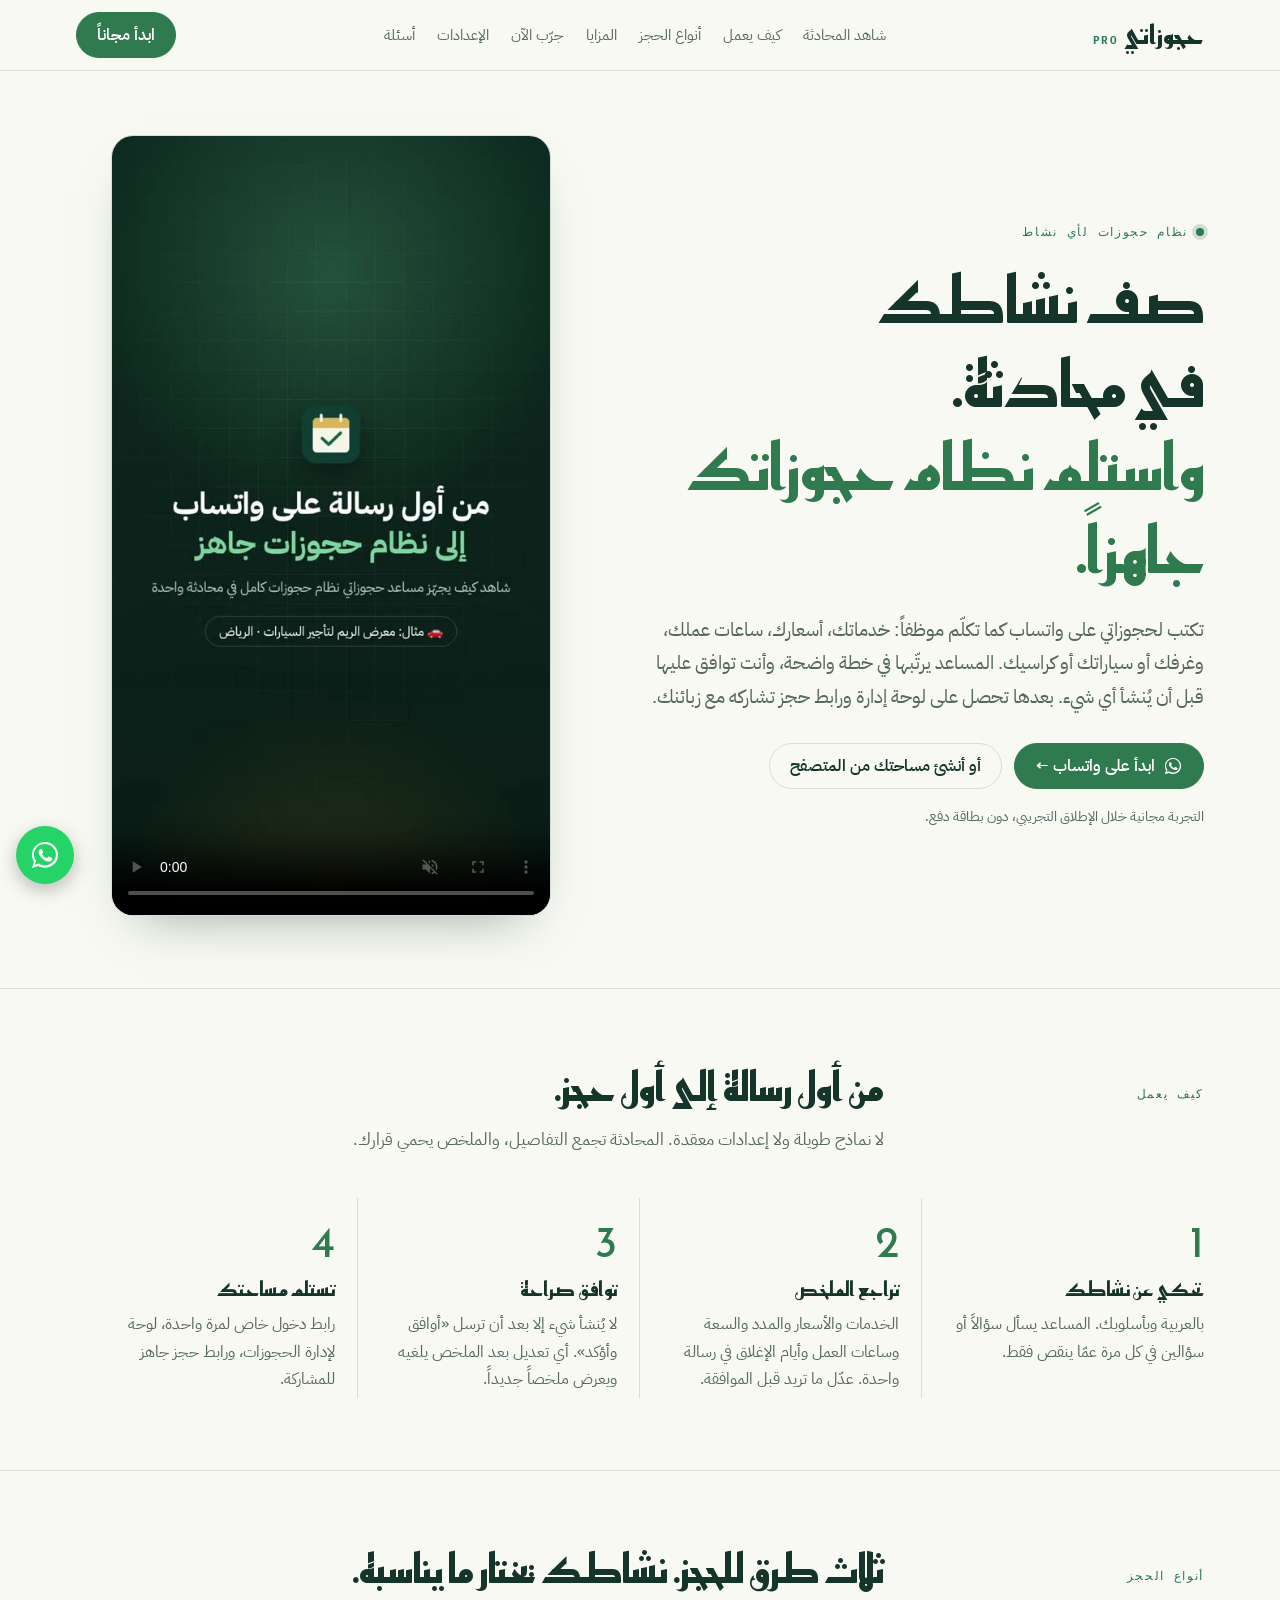
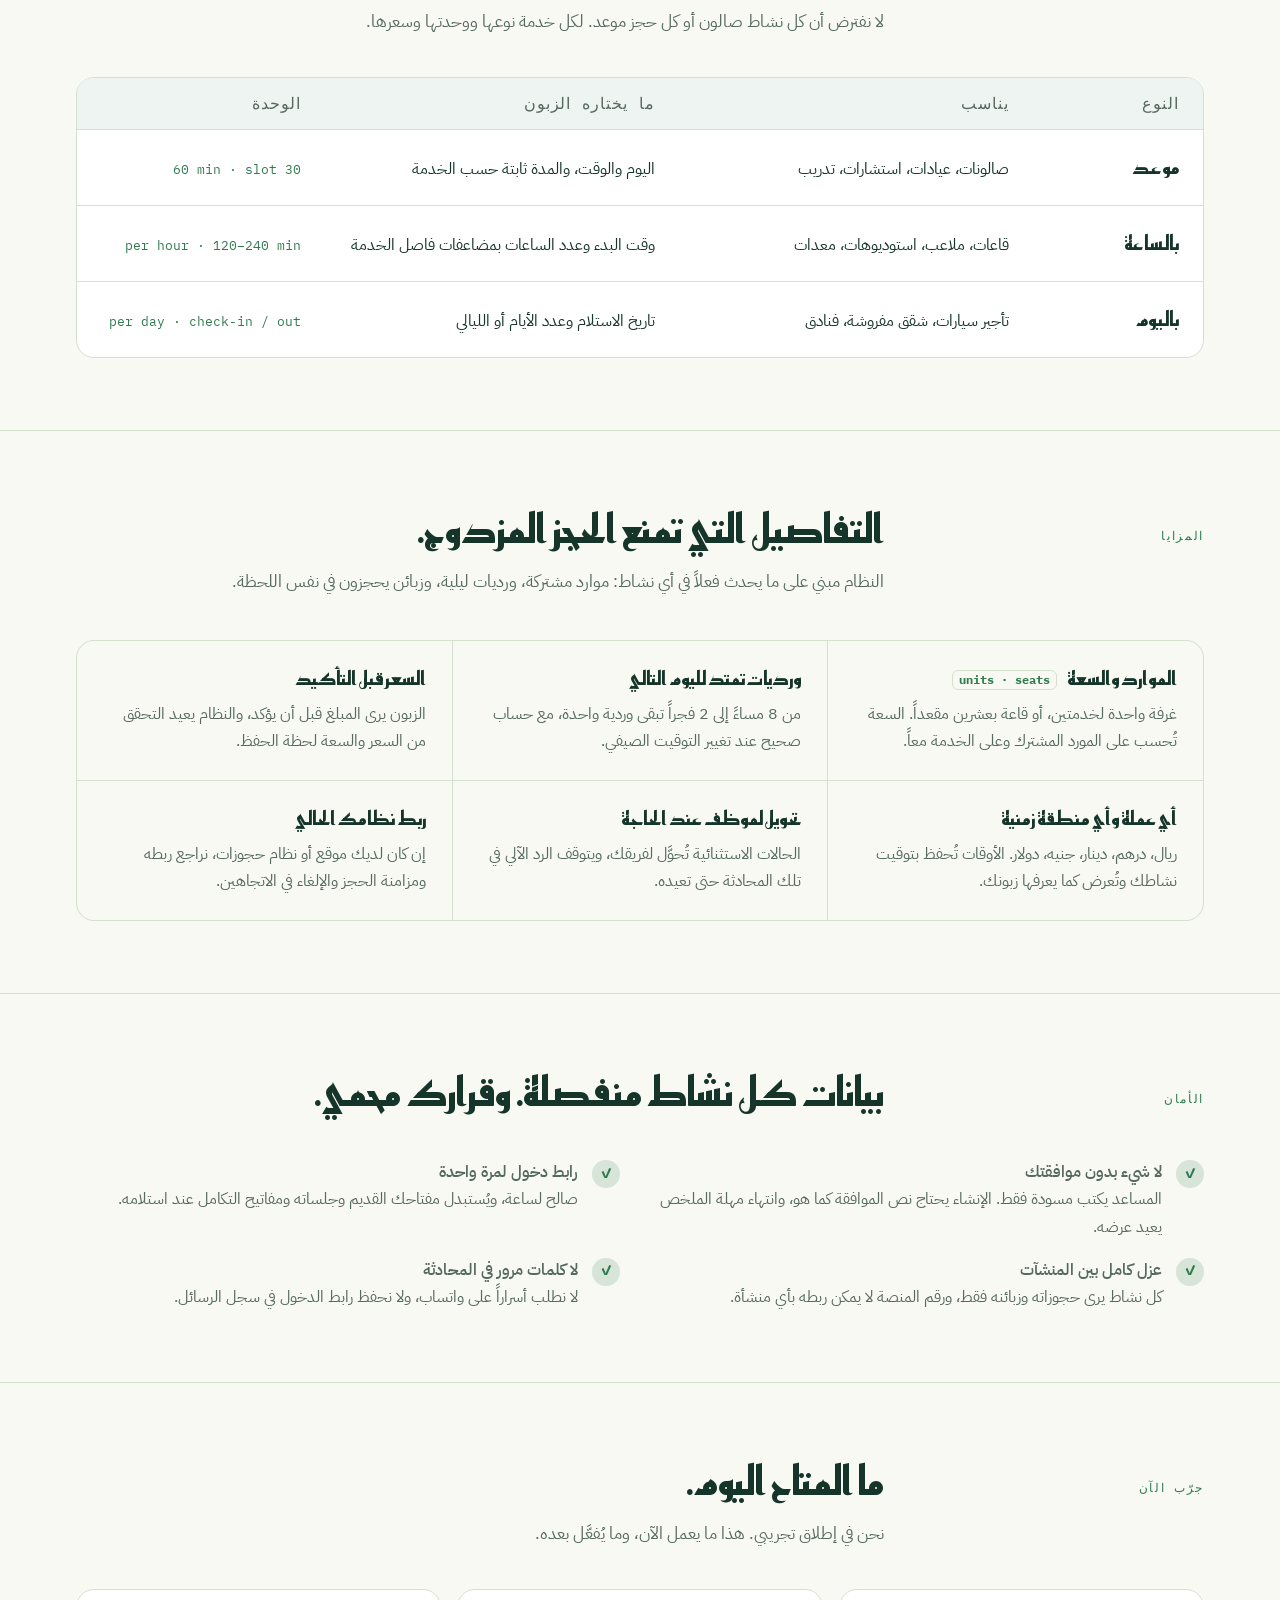
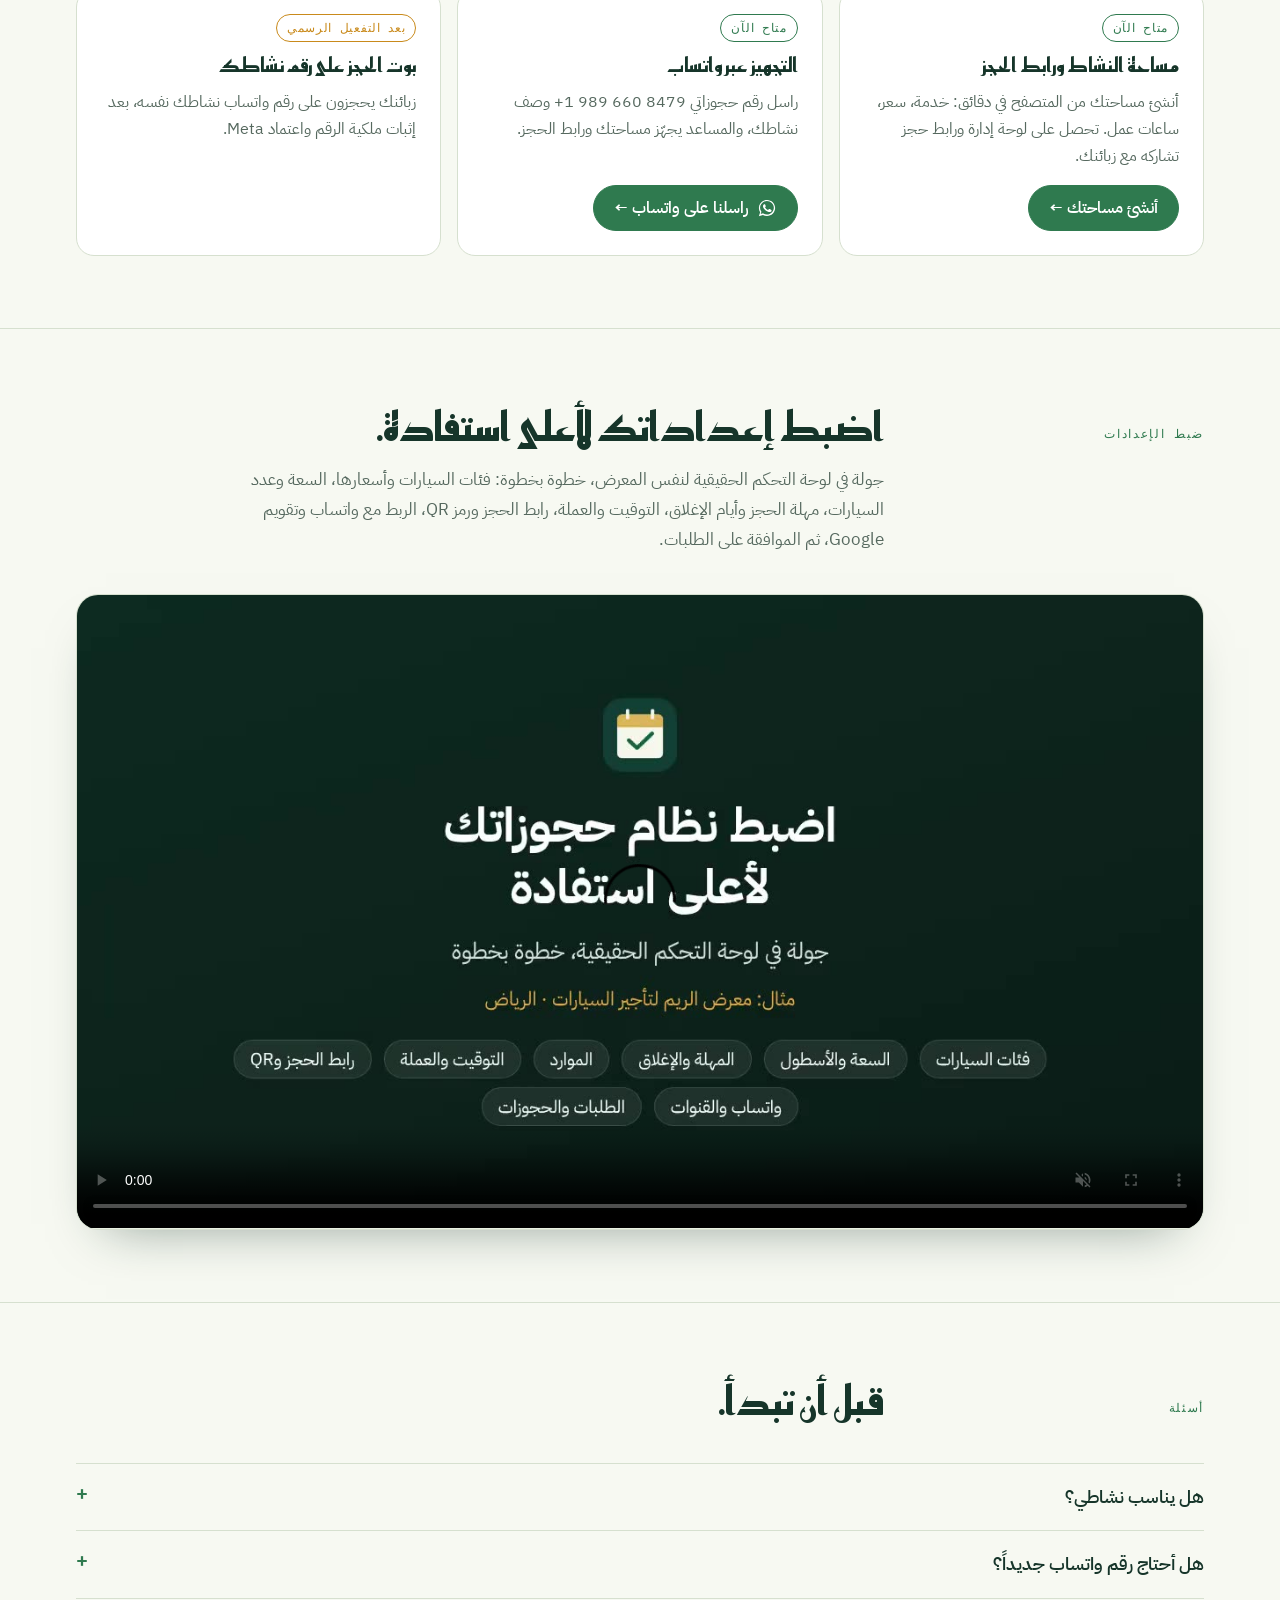
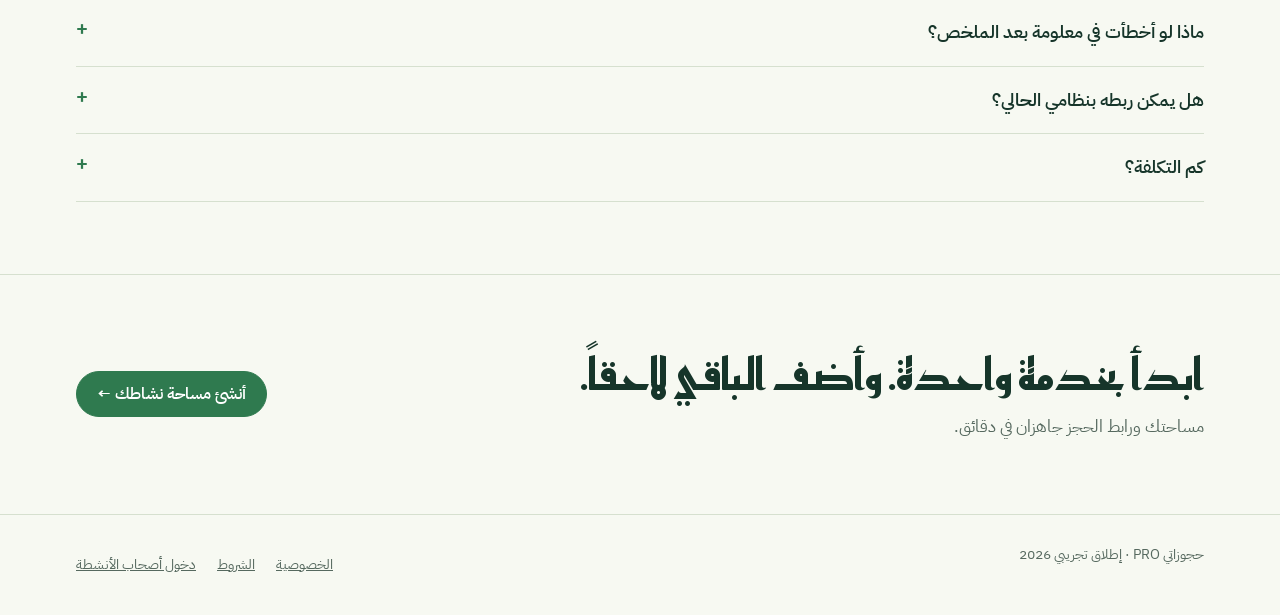
==== index.html @ f975ccae "Replace hero chat mockup with conversation video" ====
<!doctype html>
<html lang="ar" dir="rtl">
<head>
<meta charset="utf-8">
<meta name="viewport" content="width=device-width, initial-scale=1, viewport-fit=cover">
<link rel="canonical" href="https://abukamil.github.io/hajozati-landing/">
<link rel="icon" type="image/png" href="app-icon.png">
<link rel="apple-touch-icon" href="app-icon.png">
<meta name="theme-color" content="#16352a">
<meta property="og:type" content="website">
<meta property="og:locale" content="ar_AR">
<meta property="og:site_name" content="حجوزاتي PRO">
<meta property="og:title" content="حجوزاتي | حجوزات نشاطك على رقمك">
<meta property="og:description" content="حجوزاتي: نظام حجوزات لأي نشاط، تجهّزه من محادثة واتساب وتشارك رابط الحجز مع زبائنك اليوم.">
<meta property="og:url" content="https://abukamil.github.io/hajozati-landing/">
<meta property="og:image" content="https://abukamil.github.io/hajozati-landing/social-card.png">
<meta property="og:image:type" content="image/png">
<meta property="og:image:width" content="1200">
<meta property="og:image:height" content="630">
<meta property="og:image:alt" content="حجوزاتي: كل مواعيد نشاطك في مساحة واحدة">
<meta name="twitter:card" content="summary_large_image">
<meta name="twitter:title" content="حجوزاتي | حجوزات نشاطك على رقمك">
<meta name="twitter:description" content="حجوزاتي: نظام حجوزات لأي نشاط، تجهّزه من محادثة واتساب وتشارك رابط الحجز مع زبائنك اليوم.">
<meta name="twitter:image" content="https://abukamil.github.io/hajozati-landing/social-card.png">
<title>حجوزاتي PRO</title>
<meta name="description" content="حجوزاتي: نظام حجوزات لأي نشاط، تجهّزه من محادثة واتساب وتشارك رابط الحجز مع زبائنك اليوم.">
<link rel="preconnect" href="https://fonts.googleapis.com">
<link rel="preconnect" href="https://fonts.gstatic.com" crossorigin>
<link rel="stylesheet" href="https://fonts.googleapis.com/css2?family=Reem+Kufi:wght@500;600;700&family=IBM+Plex+Sans+Arabic:wght@400;500;600&family=IBM+Plex+Mono:wght@500&display=swap">
<style>
/* Layout: a working ledger. Right column tells, left column shows the real WhatsApp setup chat; sections below are rows of one booking book. */
:root{
  --paper:#f7f9f2; --ink:#16352a; --muted:#56695f; --line:#d6e0cf;
  --leaf:#2f7a4f; --leaf-ink:#ffffff; --chat:#e9f0e2; --bubble:#ffffff; --mine:#d7efcf;
  --sun:#c98a1b; --panel:#ffffff;
  --display:"Reem Kufi","IBM Plex Sans Arabic",Tahoma,sans-serif;
  --body:"IBM Plex Sans Arabic",Tahoma,"Segoe UI",sans-serif;
  --mono:"IBM Plex Mono",ui-monospace,Menlo,monospace;
  color-scheme:light;
}
@media (prefers-color-scheme: dark){:root:not([data-theme="light"]){
  --paper:#0f1c17; --ink:#e4efe6; --muted:#9fb3a7; --line:#264036;
  --leaf:#5fbf86; --leaf-ink:#0b1a12; --chat:#132a20; --bubble:#1b3328; --mine:#21482f;
  --sun:#e3a945; --panel:#152720; color-scheme:dark}}
:root[data-theme="dark"]{
  --paper:#0f1c17; --ink:#e4efe6; --muted:#9fb3a7; --line:#264036;
  --leaf:#5fbf86; --leaf-ink:#0b1a12; --chat:#132a20; --bubble:#1b3328; --mine:#21482f;
  --sun:#e3a945; --panel:#152720; color-scheme:dark}

*{box-sizing:border-box}
body{background:var(--paper);color:var(--ink);font-family:var(--body);font-size:17px;line-height:1.75;margin:0}
.wrap{max-width:1160px;margin:0 auto;padding-left:max(16px,env(safe-area-inset-left,0px));padding-right:max(16px,env(safe-area-inset-right,0px))}
a{color:inherit}
h1,h2,h3{font-family:var(--display);text-wrap:balance;margin:0;line-height:1.3}
p{margin:0}
:focus-visible{outline:3px solid var(--sun);outline-offset:3px;border-radius:6px}

/* header */
body::before{content:"";position:fixed;inset:0 0 auto;height:env(safe-area-inset-top,0px);z-index:10;background:var(--paper)}
header.top{position:sticky;top:env(safe-area-inset-top,0px);z-index:5;background:color-mix(in srgb,var(--paper) 92%,transparent);backdrop-filter:blur(8px);border-bottom:1px solid var(--line)}
header.top .wrap{display:flex;align-items:center;justify-content:space-between;gap:16px;padding-block:12px}
.brand{font-family:var(--display);font-weight:700;font-size:26px;text-decoration:none;display:flex;align-items:baseline;gap:6px}
.brand small{font-family:var(--mono);font-size:11px;letter-spacing:.12em;color:var(--leaf)}
nav.links{display:flex;gap:22px;font-size:15px;color:var(--muted)}
nav.links a{text-decoration:none}
nav.links a:hover{color:var(--ink)}
.btn{display:inline-flex;align-items:center;justify-content:center;gap:8px;min-height:46px;padding:0 20px;border-radius:999px;font-weight:600;text-decoration:none;border:1.5px solid var(--leaf);font-family:var(--body);font-size:16px;cursor:pointer}
.btn.solid{background:var(--leaf);color:var(--leaf-ink)}
.btn.solid:hover{filter:brightness(1.08)}
.btn.ghost{background:transparent;color:var(--ink);border-color:var(--line)}
.btn.ghost:hover{border-color:var(--leaf)}
.wa-ico{width:20px;height:20px;flex:none}
.wa-float{position:fixed;left:16px;bottom:16px;z-index:50;width:58px;height:58px;border-radius:50%;background:#25D366;color:#fff;display:flex;align-items:center;justify-content:center;box-shadow:0 6px 18px rgba(0,0,0,.25);text-decoration:none}
.wa-float .wa-ico{width:32px;height:32px}
.wa-float:hover{filter:brightness(1.06)}
@media (max-width:760px){nav.links{display:none}}

/* hero */
.hero .wrap{display:grid;grid-template-columns:1.05fr .95fr;gap:56px;align-items:center;padding-block:64px 72px}
.eyebrow{font-family:var(--mono);font-size:12px;letter-spacing:.14em;color:var(--leaf);text-transform:uppercase;display:flex;align-items:center;gap:8px}
.eyebrow::before{content:"";width:8px;height:8px;border-radius:50%;background:var(--leaf);box-shadow:0 0 0 4px color-mix(in srgb,var(--leaf) 20%,transparent)}
.hero h1{font-size:clamp(38px,5.4vw,64px);font-weight:700;margin-top:18px;letter-spacing:-.01em}
.hero h1 em{font-style:normal;color:var(--leaf)}
.hero .lede{font-size:19px;color:var(--muted);margin-top:20px;max-width:34em}
.hero .ctas{display:flex;flex-wrap:wrap;gap:12px;margin-top:30px}
.hero .note{font-size:14px;color:var(--muted);margin-top:16px}
.hero .copy{min-width:0}

/* Hero conversation video */
.hero-video{width:100%;max-width:440px;justify-self:center;min-width:0}
.hero-video video{object-fit:contain}

/* sections */
section{border-top:1px solid var(--line)}
section .wrap{padding-block:72px}
.sec-head{display:grid;grid-template-columns:280px 1fr;gap:40px;align-items:start}
.sec-head .kicker{font-family:var(--mono);font-size:12px;letter-spacing:.14em;color:var(--leaf);text-transform:uppercase;padding-top:10px}
.sec-head h2{font-size:clamp(28px,3.4vw,40px)}
.sec-head p{color:var(--muted);margin-top:12px;max-width:40em}
@media (max-width:860px){.sec-head{grid-template-columns:1fr;gap:8px}.hero .wrap{grid-template-columns:1fr;gap:36px;padding-block:40px 56px}}

/* steps: a true sequence */
.steps{list-style:none;padding:0;margin:44px 0 0;display:grid;grid-template-columns:repeat(4,1fr);gap:0;counter-reset:s}
.steps li{padding:22px 22px 6px;border-inline-start:1px solid var(--line);counter-increment:s;min-width:0}
.steps li:first-child{border-inline-start:0;padding-inline-start:0}
.steps li::before{content:counter(s);font-family:var(--display);font-size:44px;color:var(--leaf);line-height:1;display:block;margin-bottom:12px}
.steps h3{font-size:20px}
.steps p{color:var(--muted);font-size:15.5px;margin-top:8px}
@media (max-width:900px){.steps{grid-template-columns:1fr 1fr;row-gap:24px}.steps li:nth-child(3){border-inline-start:0;padding-inline-start:0}}
@media (max-width:520px){.steps{grid-template-columns:1fr}.steps li{border-inline-start:0;padding-inline-start:0;border-top:1px solid var(--line)}.steps li:first-child{border-top:0}}

/* booking modes ledger */
.ledger{margin-top:40px;border:1px solid var(--line);border-radius:18px;overflow:hidden;background:var(--panel)}
.ledger-row{display:grid;grid-template-columns:150px 1fr 1fr 200px;gap:20px;padding:20px 24px;border-top:1px solid var(--line);align-items:baseline}
.ledger-row:first-child{border-top:0;background:color-mix(in srgb,var(--leaf) 8%,var(--panel));font-family:var(--mono);font-size:12px;letter-spacing:.08em;color:var(--muted);padding-block:12px}
.ledger-row b{font-family:var(--display);font-size:20px;font-weight:600}
.ledger-row span{font-size:15.5px;min-width:0}
.ledger-row .unit{font-family:var(--mono);font-size:13px;color:var(--leaf);direction:ltr;text-align:right}
@media (max-width:760px){.ledger-row{grid-template-columns:1fr;gap:4px}.ledger-row:first-child{display:none}.ledger-row .unit{text-align:start}}

/* features */
.features{margin-top:44px;display:grid;grid-template-columns:repeat(3,1fr);gap:1px;background:var(--line);border:1px solid var(--line);border-radius:18px;overflow:hidden}
.feat{background:var(--paper);padding:26px;min-width:0}
.feat h3{font-size:19px;display:flex;align-items:center;gap:10px}
.feat h3 i{font-style:normal;font-family:var(--mono);font-size:12px;color:var(--leaf);border:1px solid var(--line);border-radius:6px;padding:1px 6px}
.feat p{color:var(--muted);font-size:15.5px;margin-top:8px}
@media (max-width:900px){.features{grid-template-columns:1fr 1fr}}
@media (max-width:560px){.features{grid-template-columns:1fr}}

/* trust */
.trust{margin-top:40px;display:grid;grid-template-columns:repeat(2,1fr);gap:16px 40px}
.trust div{display:flex;gap:14px;align-items:flex-start;min-width:0}
.trust div::before{content:"✓";flex:none;width:28px;height:28px;border-radius:50%;display:grid;place-items:center;background:color-mix(in srgb,var(--leaf) 16%,transparent);color:var(--leaf);font-weight:700;font-size:14px;margin-top:2px}
.trust b{display:block;font-weight:600}
.trust p{color:var(--muted);font-size:15.5px}
@media (max-width:700px){.trust{grid-template-columns:1fr}}

/* status */
.status{margin-top:40px;display:grid;grid-template-columns:repeat(3,1fr);gap:16px}
.card{border:1px solid var(--line);border-radius:18px;padding:24px;background:var(--panel);display:flex;flex-direction:column;gap:10px;min-width:0}
.pill{align-self:flex-start;font-family:var(--mono);font-size:11.5px;letter-spacing:.06em;padding:3px 10px;border-radius:999px;border:1px solid currentColor}
.pill.on{color:var(--leaf)}
.pill.soon{color:var(--sun)}
.card h3{font-size:20px}
.card p{color:var(--muted);font-size:15.5px;flex:1}
.card .btn{align-self:flex-start;margin-top:6px}
@media (max-width:900px){.status{grid-template-columns:1fr}}

/* faq */
.faq{margin-top:36px;display:grid;gap:0;border-top:1px solid var(--line)}
details{border-bottom:1px solid var(--line)}
summary{cursor:pointer;list-style:none;padding:18px 0;font-weight:600;font-size:17.5px;display:flex;justify-content:space-between;gap:16px;min-height:44px}
summary::-webkit-details-marker{display:none}
summary::after{content:"+";font-family:var(--mono);color:var(--leaf);font-size:20px;line-height:1}
details[open] summary::after{content:"−"}
details p{color:var(--muted);padding:0 0 20px;max-width:46em}

/* final cta */
.final .wrap{display:flex;flex-wrap:wrap;align-items:center;justify-content:space-between;gap:24px}
.final h2{font-size:clamp(28px,3.6vw,44px)}
.final p{color:var(--muted);margin-top:8px}
footer{border-top:1px solid var(--line)}
footer .wrap{padding-block:28px;display:flex;flex-wrap:wrap;gap:12px 24px;justify-content:space-between;color:var(--muted);font-size:14px}
footer nav{display:flex;flex-wrap:wrap;gap:4px 18px}
footer a{display:inline-flex;align-items:center;justify-content:center;min-height:44px;min-width:44px}

/* video walkthroughs */
.watch{margin-top:40px;display:grid;grid-template-columns:minmax(0,360px) 1fr;gap:48px;align-items:center}
.watch.wide{grid-template-columns:1fr}
.clip{position:relative;border-radius:22px;overflow:hidden;background:var(--chat);border:1px solid var(--line);box-shadow:0 24px 50px -30px rgba(22,53,42,.5)}
.clip video{display:block;width:100%;height:auto;background:var(--chat)}
.clip.tall video{aspect-ratio:9/16}
.clip.wide video{aspect-ratio:16/9}
.watch ul{list-style:none;padding:0;margin:0;display:grid;gap:14px}
.watch li{padding-inline-start:28px;position:relative;color:var(--muted)}
.watch li b{color:var(--ink)}
.watch li::before{content:"";position:absolute;inset-inline-start:4px;top:.72em;width:10px;height:10px;border-radius:50%;background:var(--sun)}
.clip-note{font-size:14px;color:var(--muted);margin-top:12px}
@media (max-width:860px){.watch{grid-template-columns:1fr;gap:28px}.clip.tall{max-width:360px;margin-inline:auto}}
</style>

</head>
<body>
<header class="top">
  <div class="wrap">
    <a class="brand" href="#top">حجوزاتي <small>PRO</small></a>
    <nav class="links" aria-label="أقسام الصفحة">
      <a href="#conversation">شاهد المحادثة</a>
      <a href="#how">كيف يعمل</a>
      <a href="#modes">أنواع الحجز</a>
      <a href="#features">المزايا</a>
      <a href="#try">جرّب الآن</a>
      <a href="#setup">الإعدادات</a>
      <a href="#faq">أسئلة</a>
    </nav>
    <a class="btn solid" href="https://hajozati.onrender.com/start.html" target="_blank" rel="noopener">ابدأ مجاناً</a>
  </div>
</header>

<main id="top">
  <div class="hero">
    <div class="wrap">
      <div class="copy">
        <p class="eyebrow">نظام حجوزات لأي نشاط</p>
        <h1>صف نشاطك في محادثة.<br><em>واستلم نظام حجوزاتك جاهزاً.</em></h1>
        <p class="lede">تكتب لحجوزاتي على واتساب كما تكلّم موظفاً: خدماتك، أسعارك، ساعات عملك، وغرفك أو سياراتك أو كراسيك. المساعد يرتّبها في خطة واضحة، وأنت توافق عليها قبل أن يُنشأ أي شيء. بعدها تحصل على لوحة إدارة ورابط حجز تشاركه مع زبائنك.</p>
        <div class="ctas">
          <a class="btn solid" href="https://wa.me/19896608479?text=%D9%85%D8%B1%D8%AD%D8%A8%D8%A7%D9%8B%20%D8%A3%D8%B1%D9%8A%D8%AF%20%D8%AA%D8%AC%D9%87%D9%8A%D8%B2%20%D9%86%D8%B4%D8%A7%D8%B7%D9%8A" target="_blank" rel="noopener"><svg class="wa-ico" viewBox="0 0 32 32" aria-hidden="true"><path fill="currentColor" d="M16 3C8.8 3 3 8.7 3 15.8c0 2.5.7 4.9 2 7L3 29l6.4-2c2 1.1 4.3 1.7 6.6 1.7 7.2 0 13-5.7 13-12.8C29 8.7 23.2 3 16 3zm0 23.4c-2.1 0-4.1-.6-5.9-1.7l-.4-.3-3.8 1.2 1.2-3.7-.3-.4c-1.2-1.8-1.9-3.9-1.9-6 0-5.9 4.9-10.6 11-10.6s11 4.8 11 10.6-4.9 10.9-10.9 10.9zm6-7.9c-.3-.2-1.9-.9-2.2-1s-.5-.2-.7.2-.8 1-1 1.2-.4.2-.7.1a8.8 8.8 0 0 1-4.4-3.8c-.3-.6.3-.5 1-1.7.1-.2 0-.4 0-.6l-1-2.4c-.3-.6-.5-.5-.7-.5h-.6c-.2 0-.6.1-.9.4s-1.2 1.1-1.2 2.8 1.2 3.2 1.4 3.5c.2.2 2.4 3.6 5.8 5 2.2.9 3 1 4.1.8.7-.1 1.9-.8 2.2-1.5s.3-1.3.2-1.5c-.1-.1-.3-.2-.6-.4z"/></svg>ابدأ على واتساب ←</a>
          <a class="btn ghost" href="https://hajozati.onrender.com/start.html" target="_blank" rel="noopener">أو أنشئ مساحتك من المتصفح</a>
        </div>
        <p class="note">التجربة مجانية خلال الإطلاق التجريبي، دون بطاقة دفع.</p>
      </div>

      <div class="clip tall hero-video" id="conversation">
        <video data-lazy-video muted playsinline loop controls preload="metadata" poster="media/whatsapp-demo-cars.jpg" aria-label="فيديو محادثة تجهيز معرض تأجير سيارات في الرياض على واتساب" width="720" height="1280">
          <source data-src="media/whatsapp-demo-cars.mp4" type="video/mp4">
          يمكنك <a href="media/whatsapp-demo-cars.mp4">تحميل فيديو المحادثة</a>.
        </video>
      </div>
    </div>
  </div>



  <section id="how">
    <div class="wrap">
      <div class="sec-head">
        <p class="kicker">كيف يعمل</p>
        <div>
          <h2>من أول رسالة إلى أول حجز.</h2>
          <p>لا نماذج طويلة ولا إعدادات معقدة. المحادثة تجمع التفاصيل، والملخص يحمي قرارك.</p>
        </div>
      </div>
      <ol class="steps">
        <li><h3>تحكي عن نشاطك</h3><p>بالعربية وبأسلوبك. المساعد يسأل سؤالاً أو سؤالين في كل مرة عمّا ينقص فقط.</p></li>
        <li><h3>تراجع الملخص</h3><p>الخدمات والأسعار والمدد والسعة وساعات العمل وأيام الإغلاق في رسالة واحدة. عدّل ما تريد قبل الموافقة.</p></li>
        <li><h3>توافق صراحة</h3><p>لا يُنشأ شيء إلا بعد أن ترسل «أوافق وأؤكد». أي تعديل بعد الملخص يلغيه ويعرض ملخصاً جديداً.</p></li>
        <li><h3>تستلم مساحتك</h3><p>رابط دخول خاص لمرة واحدة، لوحة لإدارة الحجوزات، ورابط حجز جاهز للمشاركة.</p></li>
      </ol>
    </div>
  </section>

  <section id="modes">
    <div class="wrap">
      <div class="sec-head">
        <p class="kicker">أنواع الحجز</p>
        <div>
          <h2>ثلاث طرق للحجز. نشاطك يختار ما يناسبه.</h2>
          <p>لا نفترض أن كل نشاط صالون أو كل حجز موعد. لكل خدمة نوعها ووحدتها وسعرها.</p>
        </div>
      </div>
      <div class="ledger" role="table" aria-label="أنواع الحجز">
        <div class="ledger-row" role="row"><span role="columnheader">النوع</span><span role="columnheader">يناسب</span><span role="columnheader">ما يختاره الزبون</span><span role="columnheader">الوحدة</span></div>
        <div class="ledger-row" role="row"><b role="cell">موعد</b><span role="cell">صالونات، عيادات، استشارات، تدريب</span><span role="cell">اليوم والوقت، والمدة ثابتة حسب الخدمة</span><span class="unit" role="cell">60 min · slot 30</span></div>
        <div class="ledger-row" role="row"><b role="cell">بالساعة</b><span role="cell">قاعات، ملاعب، استوديوهات، معدات</span><span role="cell">وقت البدء وعدد الساعات بمضاعفات فاصل الخدمة</span><span class="unit" role="cell">per hour · 120–240 min</span></div>
        <div class="ledger-row" role="row"><b role="cell">باليوم</b><span role="cell">تأجير سيارات، شقق مفروشة، فنادق</span><span role="cell">تاريخ الاستلام وعدد الأيام أو الليالي</span><span class="unit" role="cell">per day · check-in / out</span></div>
      </div>
    </div>
  </section>

  <section id="features">
    <div class="wrap">
      <div class="sec-head">
        <p class="kicker">المزايا</p>
        <div>
          <h2>التفاصيل التي تمنع الحجز المزدوج.</h2>
          <p>النظام مبني على ما يحدث فعلاً في أي نشاط: موارد مشتركة، ورديات ليلية، وزبائن يحجزون في نفس اللحظة.</p>
        </div>
      </div>
      <div class="features">
        <div class="feat"><h3>الموارد والسعة <i>units · seats</i></h3><p>غرفة واحدة لخدمتين، أو قاعة بعشرين مقعداً. السعة تُحسب على المورد المشترك وعلى الخدمة معاً.</p></div>
        <div class="feat"><h3>ورديات تمتد لليوم التالي</h3><p>من 8 مساءً إلى 2 فجراً تبقى وردية واحدة، مع حساب صحيح عند تغيير التوقيت الصيفي.</p></div>
        <div class="feat"><h3>السعر قبل التأكيد</h3><p>الزبون يرى المبلغ قبل أن يؤكد، والنظام يعيد التحقق من السعر والسعة لحظة الحفظ.</p></div>
        <div class="feat"><h3>أي عملة وأي منطقة زمنية</h3><p>ريال، درهم، دينار، جنيه، دولار. الأوقات تُحفظ بتوقيت نشاطك وتُعرض كما يعرفها زبونك.</p></div>
        <div class="feat"><h3>تحويل لموظف عند الحاجة</h3><p>الحالات الاستثنائية تُحوَّل لفريقك، ويتوقف الرد الآلي في تلك المحادثة حتى تعيده.</p></div>
        <div class="feat"><h3>ربط نظامك الحالي</h3><p>إن كان لديك موقع أو نظام حجوزات، نراجع ربطه ومزامنة الحجز والإلغاء في الاتجاهين.</p></div>
      </div>
    </div>
  </section>

  <section id="trust">
    <div class="wrap">
      <div class="sec-head">
        <p class="kicker">الأمان</p>
        <div>
          <h2>بيانات كل نشاط منفصلة. وقرارك محمي.</h2>
        </div>
      </div>
      <div class="trust">
        <div><p><b>لا شيء بدون موافقتك</b>المساعد يكتب مسودة فقط. الإنشاء يحتاج نص الموافقة كما هو، وانتهاء مهلة الملخص يعيد عرضه.</p></div>
        <div><p><b>رابط دخول لمرة واحدة</b>صالح لساعة، ويُستبدل مفتاحك القديم وجلساته ومفاتيح التكامل عند استلامه.</p></div>
        <div><p><b>عزل كامل بين المنشآت</b>كل نشاط يرى حجوزاته وزبائنه فقط، ورقم المنصة لا يمكن ربطه بأي منشأة.</p></div>
        <div><p><b>لا كلمات مرور في المحادثة</b>لا نطلب أسراراً على واتساب، ولا نحفظ رابط الدخول في سجل الرسائل.</p></div>
      </div>
    </div>
  </section>

  <section id="try">
    <div class="wrap">
      <div class="sec-head">
        <p class="kicker">جرّب الآن</p>
        <div>
          <h2>ما المتاح اليوم.</h2>
          <p>نحن في إطلاق تجريبي. هذا ما يعمل الآن، وما يُفعَّل بعده.</p>
        </div>
      </div>
      <div class="status">
        <div class="card">
          <span class="pill on">متاح الآن</span>
          <h3>مساحة النشاط ورابط الحجز</h3>
          <p>أنشئ مساحتك من المتصفح في دقائق: خدمة، سعر، ساعات عمل. تحصل على لوحة إدارة ورابط حجز تشاركه مع زبائنك.</p>
          <a class="btn solid" href="https://hajozati.onrender.com/start.html" target="_blank" rel="noopener">أنشئ مساحتك ←</a>
        </div>
        <div class="card">
          <span class="pill on">متاح الآن</span>
          <h3>التجهيز عبر واتساب</h3>
          <p>راسل رقم حجوزاتي ‎+1 989 660 8479 وصف نشاطك، والمساعد يجهّز مساحتك ورابط الحجز.</p>
          <a class="btn solid" href="https://wa.me/19896608479?text=%D9%85%D8%B1%D8%AD%D8%A8%D8%A7%D9%8B%20%D8%A3%D8%B1%D9%8A%D8%AF%20%D8%AA%D8%AC%D9%87%D9%8A%D8%B2%20%D9%86%D8%B4%D8%A7%D8%B7%D9%8A" target="_blank" rel="noopener"><svg class="wa-ico" viewBox="0 0 32 32" aria-hidden="true"><path fill="currentColor" d="M16 3C8.8 3 3 8.7 3 15.8c0 2.5.7 4.9 2 7L3 29l6.4-2c2 1.1 4.3 1.7 6.6 1.7 7.2 0 13-5.7 13-12.8C29 8.7 23.2 3 16 3zm0 23.4c-2.1 0-4.1-.6-5.9-1.7l-.4-.3-3.8 1.2 1.2-3.7-.3-.4c-1.2-1.8-1.9-3.9-1.9-6 0-5.9 4.9-10.6 11-10.6s11 4.8 11 10.6-4.9 10.9-10.9 10.9zm6-7.9c-.3-.2-1.9-.9-2.2-1s-.5-.2-.7.2-.8 1-1 1.2-.4.2-.7.1a8.8 8.8 0 0 1-4.4-3.8c-.3-.6.3-.5 1-1.7.1-.2 0-.4 0-.6l-1-2.4c-.3-.6-.5-.5-.7-.5h-.6c-.2 0-.6.1-.9.4s-1.2 1.1-1.2 2.8 1.2 3.2 1.4 3.5c.2.2 2.4 3.6 5.8 5 2.2.9 3 1 4.1.8.7-.1 1.9-.8 2.2-1.5s.3-1.3.2-1.5c-.1-.1-.3-.2-.6-.4z"/></svg>راسلنا على واتساب ←</a>
        </div>
        <div class="card">
          <span class="pill soon">بعد التفعيل الرسمي</span>
          <h3>بوت الحجز على رقم نشاطك</h3>
          <p>زبائنك يحجزون على رقم واتساب نشاطك نفسه، بعد إثبات ملكية الرقم واعتماد Meta.</p>
        </div>
      </div>
    </div>
  </section>

  <section id="setup">
    <div class="wrap">
      <div class="sec-head">
        <p class="kicker">ضبط الإعدادات</p>
        <div>
          <h2>اضبط إعداداتك لأعلى استفادة.</h2>
          <p>جولة في لوحة التحكم الحقيقية لنفس المعرض، خطوة بخطوة: فئات السيارات وأسعارها، السعة وعدد السيارات، مهلة الحجز وأيام الإغلاق، التوقيت والعملة، رابط الحجز ورمز QR، الربط مع واتساب وتقويم Google، ثم الموافقة على الطلبات.</p>
        </div>
      </div>
      <div class="watch wide">
        <div class="clip wide">
          <video data-lazy-video muted playsinline loop controls preload="none" poster="media/settings-guide-cars.jpg" aria-label="فيديو يشرح ضبط إعدادات معرض تأجير سيارات في لوحة تحكم حجوزاتي" width="1280" height="720">
            <source data-src="media/settings-guide-cars.mp4" type="video/mp4">
          </video>
        </div>
      </div>
    </div>
  </section>

  <section id="faq">
    <div class="wrap">
      <div class="sec-head">
        <p class="kicker">أسئلة</p>
        <div><h2>قبل أن تبدأ.</h2></div>
      </div>
      <div class="faq">
        <details><summary>هل يناسب نشاطي؟</summary><p>إذا كان زبائنك يحجزون وقتاً أو مكاناً أو شيئاً، فغالباً نعم: صالونات، عيادات، قاعات، ملاعب، تأجير سيارات، شقق، تدريب، واستشارات. أنواع الحجز الثلاثة تغطي أغلب الحالات.</p></details>
        <details><summary>هل أحتاج رقم واتساب جديداً؟</summary><p>لا تحتاجه للبدء. رابط الحجز يعمل الآن وتشاركه من رقمك الحالي. وعند تفعيل البوت على رقم نشاطك نستخدم رقماً تملكه أنت بعد إثبات ملكيته.</p></details>
        <details><summary>ماذا لو أخطأت في معلومة بعد الملخص؟</summary><p>اكتب التعديل فقط. أي رسالة غير الموافقة تلغي الملخص السابق، ويعرض المساعد ملخصاً جديداً. ولا يُنشأ نشاطك بالبيانات القديمة أبداً.</p></details>
        <details><summary>هل يمكن ربطه بنظامي الحالي؟</summary><p>نراجع ذلك حسب الواجهات والصلاحيات التي يتيحها مزود نظامك، ونختبر التوفر والحجز والإلغاء ومنع التكرار قبل التشغيل. لا نثبّت شيئاً على نظامك دون اتفاق.</p></details>
        <details><summary>كم التكلفة؟</summary><p>التجربة الحالية مجانية ولا تتطلب بطاقة دفع. لن يُحسب عليك أي مبلغ دون موافقتك.</p></details>
      </div>
    </div>
  </section>

  <section class="final">
    <div class="wrap">
      <div>
        <h2>ابدأ بخدمة واحدة. وأضف الباقي لاحقاً.</h2>
        <p>مساحتك ورابط الحجز جاهزان في دقائق.</p>
      </div>
      <a class="btn solid" href="https://hajozati.onrender.com/start.html" target="_blank" rel="noopener">أنشئ مساحة نشاطك ←</a>
    </div>
  </section>
</main>

<footer>
  <div class="wrap">
    <span>حجوزاتي PRO · إطلاق تجريبي 2026</span>
    <nav aria-label="روابط قانونية">
      <a href="https://hajozati.onrender.com/privacy.html" target="_blank" rel="noopener">الخصوصية</a>
      <a href="https://hajozati.onrender.com/terms.html" target="_blank" rel="noopener">الشروط</a>
      <a href="https://hajozati.onrender.com/dashboard.html" target="_blank" rel="noopener">دخول أصحاب الأنشطة</a>
    </nav>
  </div>
</footer>

<script>
// Videos load only when scrolled near, and autoplay muted unless the viewer prefers reduced motion.
(() => {
  const videos = document.querySelectorAll("video[data-lazy-video]");
  const still = matchMedia("(prefers-reduced-motion: reduce)").matches;
  const load = (v) => {
    if (v.dataset.loaded) return;
    v.dataset.loaded = "1";
    for (const s of v.querySelectorAll("source[data-src]")) s.src = s.dataset.src;
    v.load();
  };
  if (!("IntersectionObserver" in window)) { videos.forEach(load); return; }
  const near = new IntersectionObserver((entries) => {
    for (const e of entries) if (e.isIntersecting) { load(e.target); near.unobserve(e.target); }
  }, { rootMargin: "300px 0px" });
  const seen = new IntersectionObserver((entries) => {
    for (const e of entries) {
      const v = e.target;
      if (e.isIntersecting && !still && !v.dataset.userPaused) { load(v); v.play().catch(() => {}); }
      else if (!e.isIntersecting && !v.paused) { v.dataset.auto = "1"; v.pause(); }
    }
  }, { threshold: 0.5 });
  videos.forEach((v) => {
    near.observe(v); seen.observe(v);
    v.addEventListener("pause", () => { if (!v.dataset.auto && document.visibilityState === "visible") v.dataset.userPaused = "1"; delete v.dataset.auto; });
    v.addEventListener("play", () => { delete v.dataset.userPaused; });
  });
})();
</script>

<a class="wa-float" href="https://wa.me/19896608479?text=%D9%85%D8%B1%D8%AD%D8%A8%D8%A7%D9%8B%20%D8%A3%D8%B1%D9%8A%D8%AF%20%D8%AA%D8%AC%D9%87%D9%8A%D8%B2%20%D9%86%D8%B4%D8%A7%D8%B7%D9%8A" target="_blank" rel="noopener" aria-label="راسل حجوزاتي على واتساب"><svg class="wa-ico" viewBox="0 0 32 32" aria-hidden="true"><path fill="currentColor" d="M16 3C8.8 3 3 8.7 3 15.8c0 2.5.7 4.9 2 7L3 29l6.4-2c2 1.1 4.3 1.7 6.6 1.7 7.2 0 13-5.7 13-12.8C29 8.7 23.2 3 16 3zm0 23.4c-2.1 0-4.1-.6-5.9-1.7l-.4-.3-3.8 1.2 1.2-3.7-.3-.4c-1.2-1.8-1.9-3.9-1.9-6 0-5.9 4.9-10.6 11-10.6s11 4.8 11 10.6-4.9 10.9-10.9 10.9zm6-7.9c-.3-.2-1.9-.9-2.2-1s-.5-.2-.7.2-.8 1-1 1.2-.4.2-.7.1a8.8 8.8 0 0 1-4.4-3.8c-.3-.6.3-.5 1-1.7.1-.2 0-.4 0-.6l-1-2.4c-.3-.6-.5-.5-.7-.5h-.6c-.2 0-.6.1-.9.4s-1.2 1.1-1.2 2.8 1.2 3.2 1.4 3.5c.2.2 2.4 3.6 5.8 5 2.2.9 3 1 4.1.8.7-.1 1.9-.8 2.2-1.5s.3-1.3.2-1.5c-.1-.1-.3-.2-.6-.4z"/></svg></a>
</body>
</html>
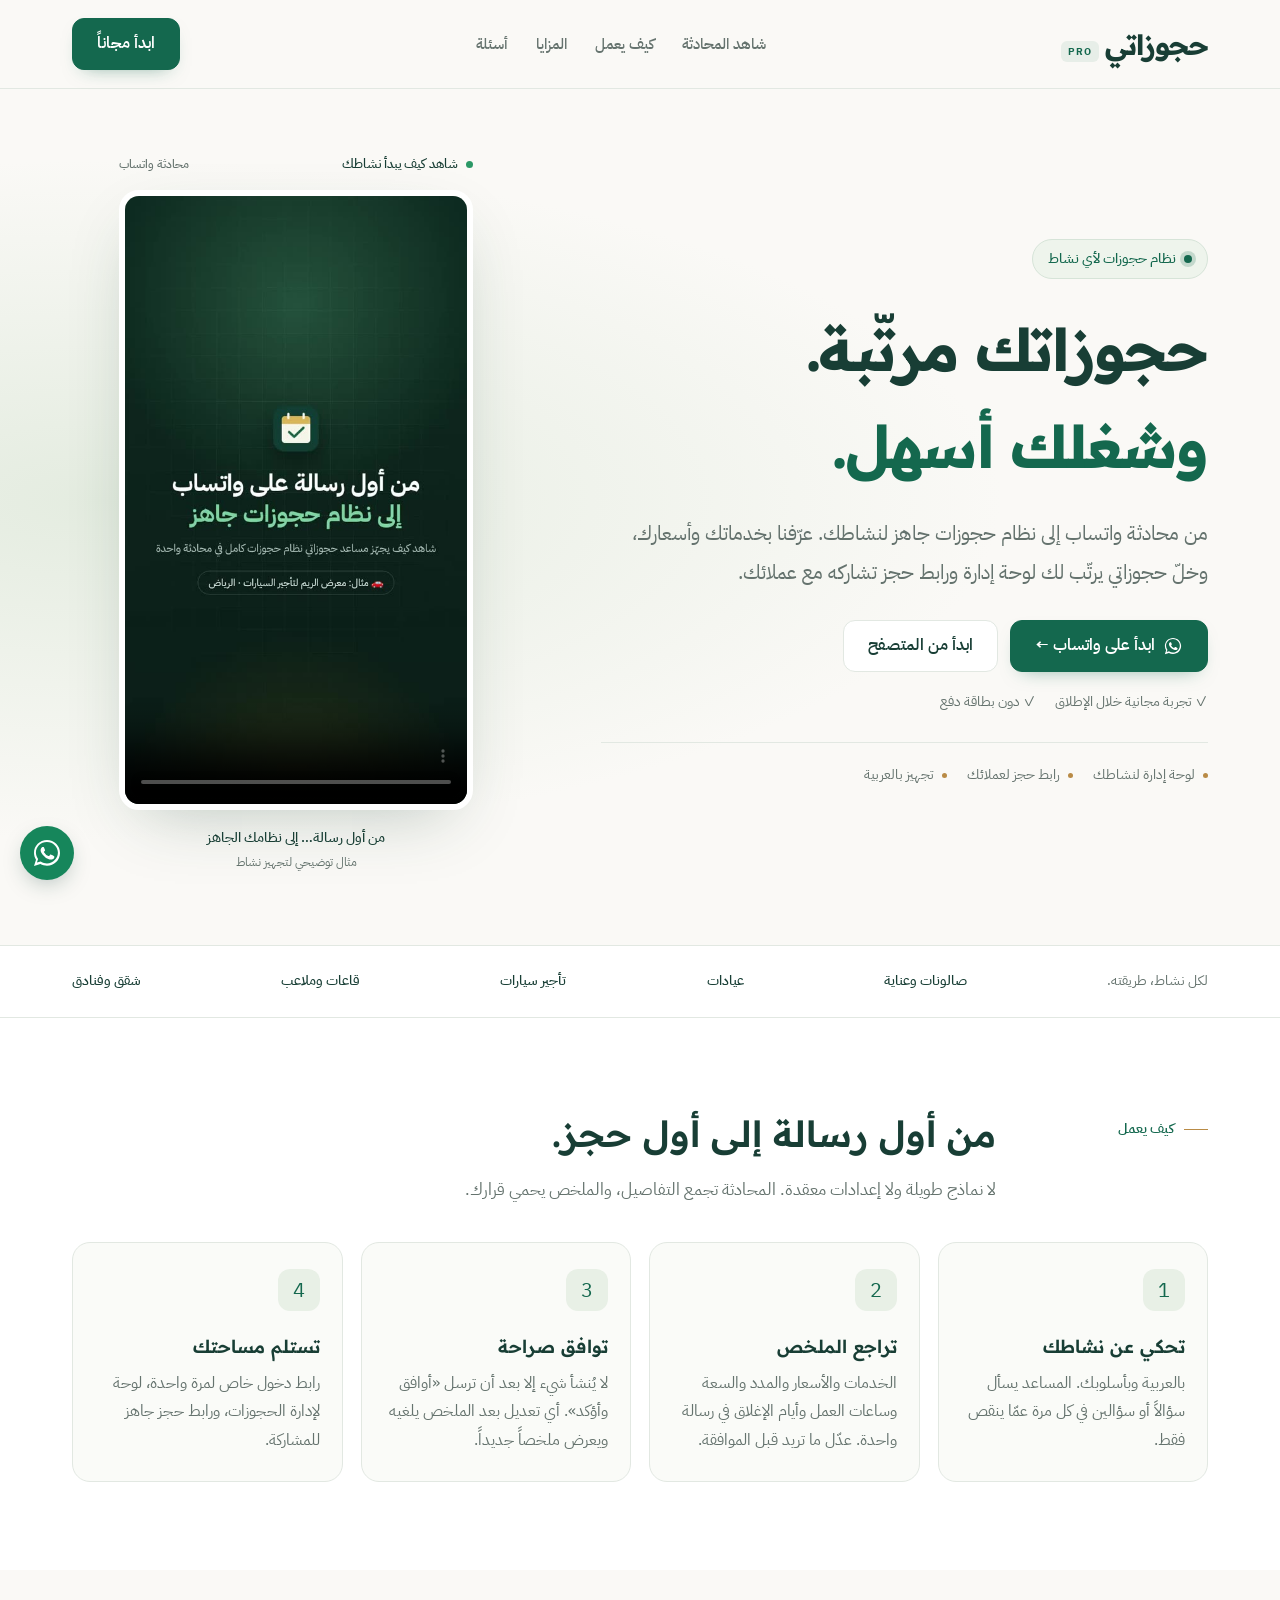
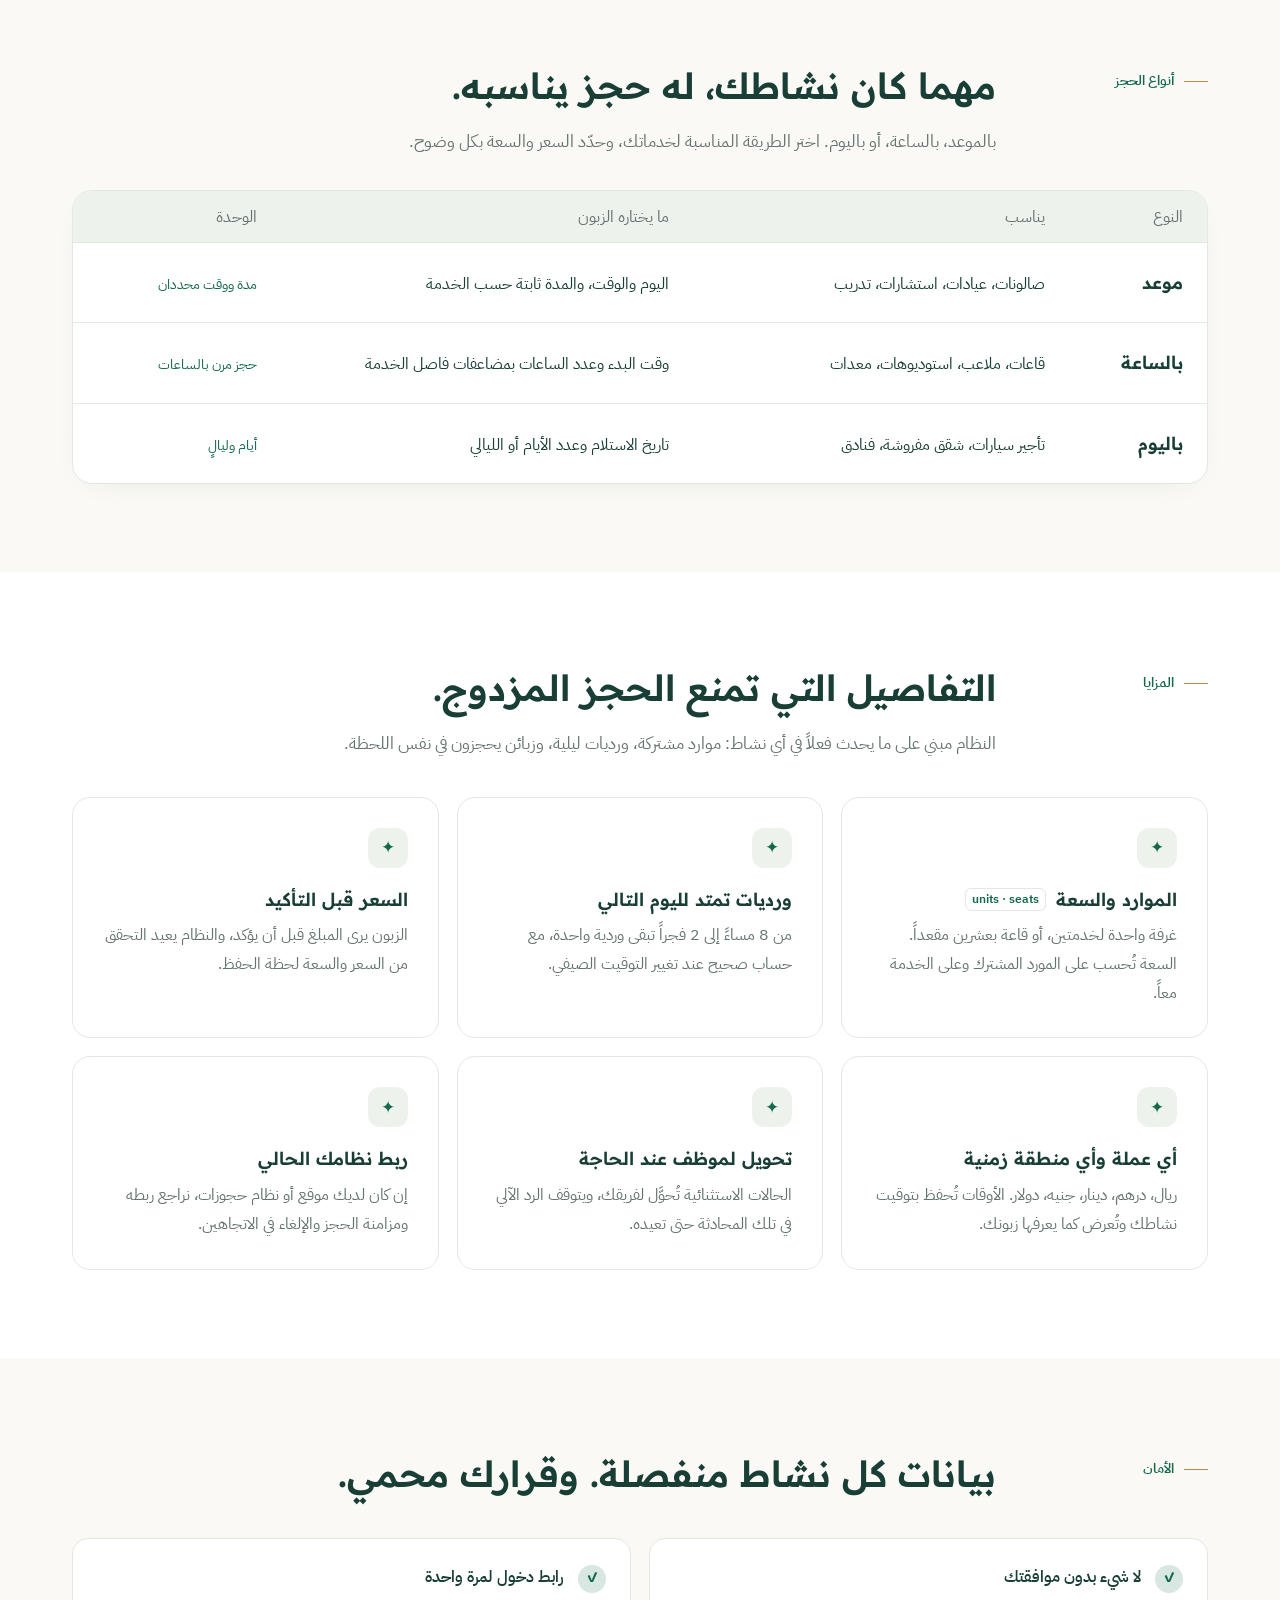
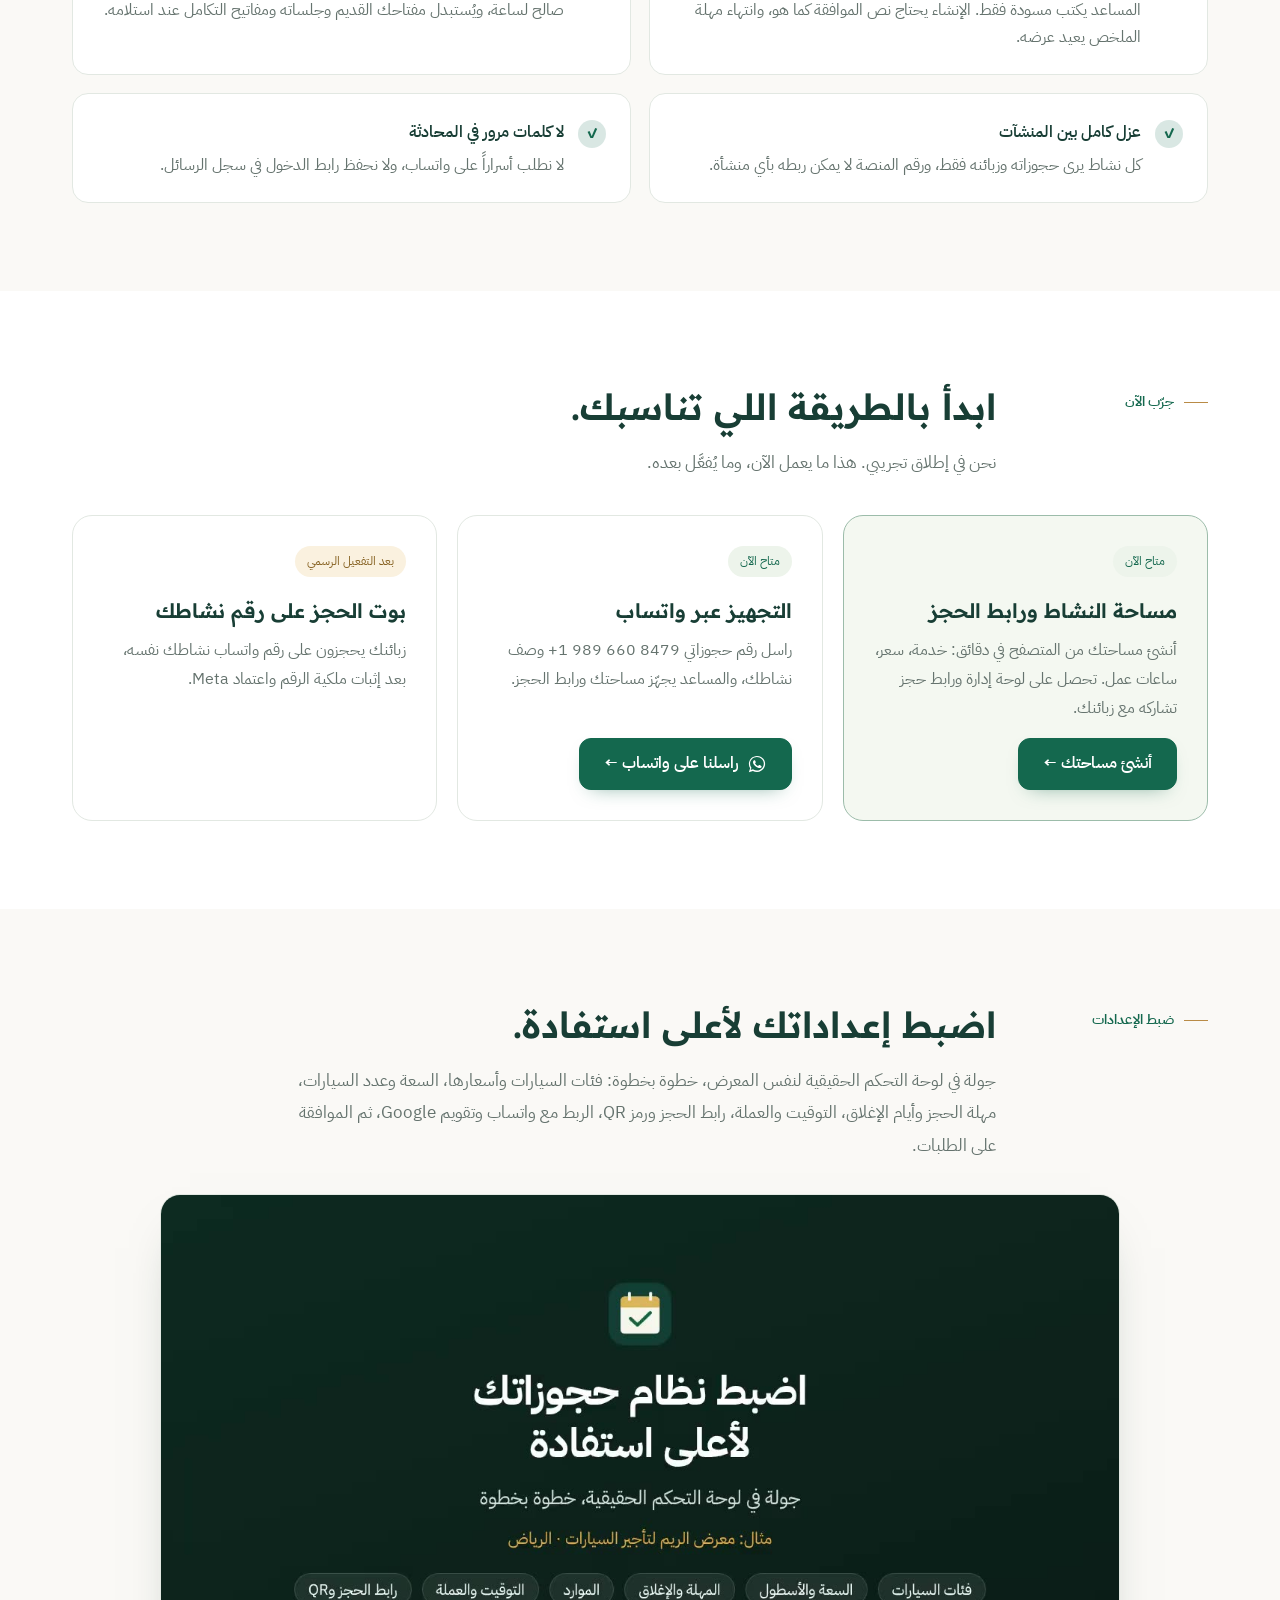
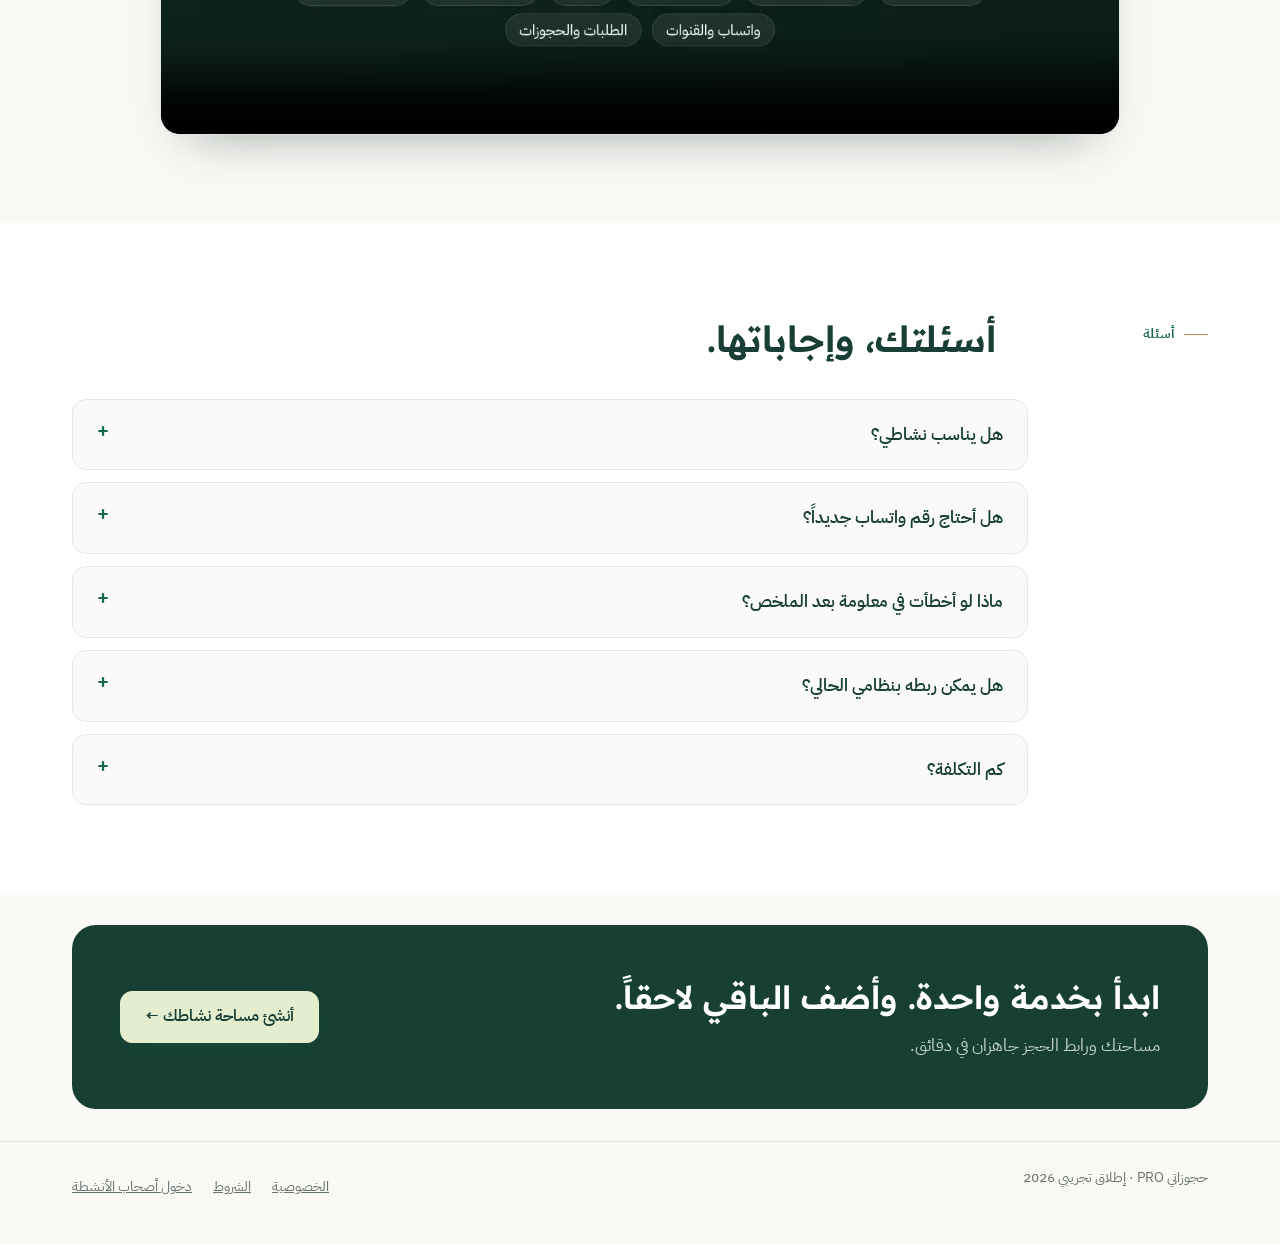
==== commit 0856f169: "Refine Arabic landing typography and responsive visual design" ====
--- a/index.html
+++ b/index.html
@@ -26,27 +26,15 @@
 <meta name="description" content="حجوزاتي: نظام حجوزات لأي نشاط، تجهّزه من محادثة واتساب وتشارك رابط الحجز مع زبائنك اليوم.">
 <link rel="preconnect" href="https://fonts.googleapis.com">
 <link rel="preconnect" href="https://fonts.gstatic.com" crossorigin>
-<link rel="stylesheet" href="https://fonts.googleapis.com/css2?family=Reem+Kufi:wght@500;600;700&family=IBM+Plex+Sans+Arabic:wght@400;500;600&family=IBM+Plex+Mono:wght@500&display=swap">
+<link rel="stylesheet" href="https://fonts.googleapis.com/css2?family=Readex+Pro:wght@400;500;600;700&family=IBM+Plex+Sans+Arabic:wght@400;500;600;700&family=IBM+Plex+Mono:wght@500&display=swap">
 <style>
-/* Layout: a working ledger. Right column tells, left column shows the real WhatsApp setup chat; sections below are rows of one booking book. */
 :root{
-  --paper:#f7f9f2; --ink:#16352a; --muted:#56695f; --line:#d6e0cf;
-  --leaf:#2f7a4f; --leaf-ink:#ffffff; --chat:#e9f0e2; --bubble:#ffffff; --mine:#d7efcf;
-  --sun:#c98a1b; --panel:#ffffff;
-  --display:"Reem Kufi","IBM Plex Sans Arabic",Tahoma,sans-serif;
-  --body:"IBM Plex Sans Arabic",Tahoma,"Segoe UI",sans-serif;
-  --mono:"IBM Plex Mono",ui-monospace,Menlo,monospace;
-  color-scheme:light;
+ --paper:#faf9f6;--ink:#183e35;--muted:#65736e;--line:#e2e8e2;
+ --leaf:#14684e;--leaf-ink:#fff;--chat:#eaf0e9;--sun:#b98b46;--panel:#fff;
+ --display:"Readex Pro","IBM Plex Sans Arabic",Tahoma,sans-serif;
+ --body:"IBM Plex Sans Arabic",Tahoma,sans-serif;
+ --mono:"IBM Plex Sans Arabic",sans-serif;color-scheme:light;
 }
-@media (prefers-color-scheme: dark){:root:not([data-theme="light"]){
-  --paper:#0f1c17; --ink:#e4efe6; --muted:#9fb3a7; --line:#264036;
-  --leaf:#5fbf86; --leaf-ink:#0b1a12; --chat:#132a20; --bubble:#1b3328; --mine:#21482f;
-  --sun:#e3a945; --panel:#152720; color-scheme:dark}}
-:root[data-theme="dark"]{
-  --paper:#0f1c17; --ink:#e4efe6; --muted:#9fb3a7; --line:#264036;
-  --leaf:#5fbf86; --leaf-ink:#0b1a12; --chat:#132a20; --bubble:#1b3328; --mine:#21482f;
-  --sun:#e3a945; --panel:#152720; color-scheme:dark}
-
 *{box-sizing:border-box}
 body{background:var(--paper);color:var(--ink);font-family:var(--body);font-size:17px;line-height:1.75;margin:0}
 .wrap{max-width:1160px;margin:0 auto;padding-left:max(16px,env(safe-area-inset-left,0px));padding-right:max(16px,env(safe-area-inset-right,0px))}
@@ -177,6 +165,49 @@
 .watch li::before{content:"";position:absolute;inset-inline-start:4px;top:.72em;width:10px;height:10px;border-radius:50%;background:var(--sun)}
 .clip-note{font-size:14px;color:var(--muted);margin-top:12px}
 @media (max-width:860px){.watch{grid-template-columns:1fr;gap:28px}.clip.tall{max-width:360px;margin-inline:auto}}
+
+/* Refined Arabic visual system */
+html{scroll-padding-top:100px}
+body{font-size:17px;-webkit-font-smoothing:antialiased}
+h1,h2,h3{font-weight:600;letter-spacing:0;line-height:1.55}
+.wrap{max-width:1200px;padding-inline:32px}
+header.top{background:rgba(250,249,246,.94);backdrop-filter:blur(18px)}
+header.top .wrap{min-height:88px;padding-block:16px}
+.brand{font-size:28px;letter-spacing:-1px}.brand small{font-size:10px;letter-spacing:1px;background:#e7eee8;border-radius:6px;padding:2px 7px}
+nav.links{gap:28px;font-weight:500}.btn{border-radius:12px;min-height:52px;padding-inline:24px;transition:background .2s,transform .2s;line-height:1.6}
+.btn:hover{transform:translateY(-2px)}.btn.solid{box-shadow:0 8px 20px -12px #14684e99}.btn.ghost{background:#fff}
+.hero{position:relative;background:radial-gradient(ellipse at 8% 48%,#e4ece0 0,transparent 54%);overflow:hidden}
+.hero .wrap{grid-template-columns:1.15fr .85fr;gap:80px;padding-block:64px 72px}
+.eyebrow{display:inline-flex;font-family:var(--body);font-size:14px;letter-spacing:0;font-weight:500;border:1px solid #d6e4d8;background:#eef4ec;padding:7px 15px;border-radius:999px}
+.hero h1{font-size:clamp(40px,4.6vw,62px);line-height:1.65;margin-top:22px;letter-spacing:-1.4px}.hero h1 em{color:var(--leaf)}
+.hero .lede{font-size:20px;line-height:1.95;max-width:29em;margin-top:18px}
+.hero .ctas{gap:12px;margin-top:28px}.hero .note{font-size:14px;margin-top:18px}.hero .note span{margin-inline-start:16px}
+.hero-benefits{display:flex;flex-wrap:wrap;gap:12px 20px;border-top:1px solid var(--line);padding-top:20px;margin-top:28px;font-size:14px;color:var(--muted)}
+.hero-benefits span::before{content:"";display:inline-block;width:5px;height:5px;background:var(--sun);border-radius:50%;margin-inline-end:8px;vertical-align:middle}
+.video-stage{position:relative;width:100%;max-width:354px;justify-self:center}
+.video-heading{display:flex;align-items:center;gap:8px;font-size:13px;font-weight:500;margin-bottom:14px}.video-duration{margin-inline-start:auto;color:var(--muted);font-size:12px}.live-dot{height:7px;width:7px;background:#2b9866;border-radius:50%}
+.hero-video{max-width:none;border:6px solid #fff;border-radius:28px;box-shadow:0 24px 65px -24px #244a384a}
+.video-caption{font-size:14px;text-align:center;margin-top:16px;font-weight:500}.video-caption span{display:block;color:var(--muted);font-size:12px;font-weight:400;margin-top:2px}
+.sector-strip{border-block:1px solid var(--line);background:#fff}.sector-strip .wrap{display:flex;align-items:center;justify-content:space-between;flex-wrap:wrap;gap:16px 24px;padding-block:23px;font-size:14px}.sector-strip span{color:var(--muted)}.sector-strip b{font-weight:500}
+section{border:0;scroll-margin-top:20px}section .wrap{padding-block:88px}
+.sec-head{grid-template-columns:180px 1fr;gap:32px}.sec-head .kicker{font-family:var(--body);font-size:14px;letter-spacing:0;font-weight:600;margin:0;padding-top:10px;display:flex;align-items:center;gap:10px}.kicker::before{content:"";height:1px;width:24px;background:var(--sun)}
+.sec-head h2{font-size:clamp(25px,3vw,36px)}.sec-head p{line-height:1.9;max-width:42em}
+#how,#features,#try,#faq{background:#fff}
+.steps{gap:18px;margin-top:36px}.steps li,.steps li:first-child{border:1px solid var(--line);border-radius:18px;padding:26px 22px;background:#fafbf8}.steps li::before{font-size:20px;background:#e8f0e6;width:42px;height:42px;border-radius:12px;display:grid;place-items:center;margin-bottom:22px;font-family:var(--body)}.steps h3{font-size:18px}.steps p{line-height:1.85}
+.ledger{margin-top:32px;border-radius:20px;box-shadow:0 8px 32px -24px #193d3540}.ledger-row{grid-template-columns:120px 1fr 1.1fr 160px;padding:24px;gap:18px}.ledger-row:first-child{font-size:14px;letter-spacing:0;background:#edf2ec}.ledger-row b{font-size:18px}.ledger-row .unit{direction:rtl;font-family:var(--body);font-size:14px}
+.features{background:transparent;border:0;gap:18px;border-radius:0;margin-top:36px}.feat{padding:30px;border:1px solid var(--line);border-radius:18px;background:#fff}.feat::before{content:"✦";display:grid;place-items:center;width:40px;height:40px;background:#edf3ec;color:var(--leaf);border-radius:12px;margin-bottom:18px}.feat h3{font-size:18px}.feat p{line-height:1.85}
+.trust{gap:18px;margin-top:36px}.trust div{padding:24px;background:#fff;border:1px solid var(--line);border-radius:16px}.trust b{margin-bottom:6px;color:var(--ink)}
+.status{gap:20px;margin-top:36px}.card{padding:30px;border-radius:20px}.card:first-child{border-color:#9cbcaa;background:#f4f8f1}.card h3{font-size:20px;margin-top:8px}.card p{line-height:1.85}.pill{font-size:12px;font-family:var(--body);letter-spacing:0;background:#edf4eb;border:0;padding:5px 12px}.pill.soon{background:#faf1df;color:#866121}
+.watch{margin-top:32px}.watch.wide{max-width:960px;margin-inline:auto}.clip{border-radius:20px}.clip-note{line-height:1.8}
+.faq{border:0;gap:12px;margin-top:32px;max-width:956px;margin-inline-start:auto}details{border:1px solid var(--line);border-radius:14px;padding-inline:24px;background:#fafbf9}summary{font-size:17px;padding-block:20px}details p{font-size:16px;line-height:1.9}details[open]{border-color:#9cbcaa;background:#fff}
+.final{padding:32px;background:var(--paper)}.final .wrap{max-width:1136px;background:#173f33;color:#fff;padding:48px;border-radius:24px;position:relative}.final h2{font-size:clamp(24px,3vw,32px)}.final p{color:#c6d6cc}.final .btn.solid{background:#e4edce;color:#183e35;border-color:#e4edce}
+footer{background:var(--paper)}footer .wrap{padding-block:24px 34px}.wa-float{width:54px;height:54px;left:20px;bottom:max(20px,env(safe-area-inset-bottom));background:#16865b;box-shadow:0 8px 24px -8px #123e3566}
+@media(prefers-reduced-motion:no-preference){html{scroll-behavior:smooth}}
+@media(max-width:1050px){.hero .wrap{gap:40px}.hero .ctas{flex-direction:column;align-items:flex-start}.hero .ctas .btn{min-width:225px}nav.links{gap:18px}.ledger-row{grid-template-columns:100px 1fr 1fr 140px}}
+@media(max-width:860px){.wrap{padding-inline:24px}.hero .wrap{grid-template-columns:1fr;gap:40px;padding-block:40px 48px}.hero .copy{max-width:620px}.hero h1{font-size:46px}.hero .lede{font-size:18px}.hero .ctas{flex-direction:row}.hero .ctas .btn{min-width:0}.video-stage{max-width:330px}.sec-head{grid-template-columns:1fr;gap:10px}.sec-head .kicker{padding:0}.sec-head p{margin-top:10px}section .wrap{padding-block:56px}.steps li:nth-child(3){border-inline-start:1px solid var(--line);padding-inline-start:22px}.sector-strip .wrap{justify-content:center}.sector-strip span{flex-basis:100%;text-align:center}.final{padding:24px}.final .wrap{padding:32px}.hero-video.clip.tall{max-width:none}}
+@media(max-width:760px){.ledger-row{grid-template-columns:1fr;gap:6px}.ledger-row b{margin-bottom:6px}.ledger-row .unit{text-align:start}.brand{font-size:24px}header.top .wrap{min-height:76px}.top .btn{min-height:44px;font-size:14px;padding-inline:16px}.hero h1{font-size:clamp(35px,8.8vw,46px);letter-spacing:-.7px}.hero-benefits{gap:10px 16px;font-size:13px}.hero .ctas .btn{font-size:15px;padding-inline:18px}.hero .note{font-size:13px}.sec-head h2{font-size:26px}.wa-float{left:14px;bottom:14px;width:50px;height:50px}footer .wrap{padding-bottom:80px}}
+@media(max-width:520px){.steps{grid-template-columns:1fr;gap:12px}.steps li,.steps li:first-child,.steps li:nth-child(3){padding:22px;border:1px solid var(--line)}.steps li::before{float:right;margin:0 0 8px 16px}.steps p{clear:both;padding-top:6px}.hero .ctas{display:grid;grid-template-columns:1fr;width:100%}.hero .ctas .btn{width:100%}.trust div,.feat,.card{padding:24px}.hero .note span{margin-inline-start:10px}.video-stage{max-width:310px}.final .btn{width:100%}.sector-strip .wrap{font-size:13px;gap:12px 18px}}
+
 </style>
 
 </head>
@@ -187,10 +218,7 @@
     <nav class="links" aria-label="أقسام الصفحة">
       <a href="#conversation">شاهد المحادثة</a>
       <a href="#how">كيف يعمل</a>
-      <a href="#modes">أنواع الحجز</a>
       <a href="#features">المزايا</a>
-      <a href="#try">جرّب الآن</a>
-      <a href="#setup">الإعدادات</a>
       <a href="#faq">أسئلة</a>
     </nav>
     <a class="btn solid" href="https://hajozati.onrender.com/start.html" target="_blank" rel="noopener">ابدأ مجاناً</a>
@@ -202,26 +230,29 @@
     <div class="wrap">
       <div class="copy">
         <p class="eyebrow">نظام حجوزات لأي نشاط</p>
-        <h1>صف نشاطك في محادثة.<br><em>واستلم نظام حجوزاتك جاهزاً.</em></h1>
-        <p class="lede">تكتب لحجوزاتي على واتساب كما تكلّم موظفاً: خدماتك، أسعارك، ساعات عملك، وغرفك أو سياراتك أو كراسيك. المساعد يرتّبها في خطة واضحة، وأنت توافق عليها قبل أن يُنشأ أي شيء. بعدها تحصل على لوحة إدارة ورابط حجز تشاركه مع زبائنك.</p>
+        <h1>حجوزاتك مرتّبة.<br><em>وشغلك أسهل.</em></h1>
+        <p class="lede">من محادثة واتساب إلى نظام حجوزات جاهز لنشاطك. عرّفنا بخدماتك وأسعارك، وخلّ حجوزاتي يرتّب لك لوحة إدارة ورابط حجز تشاركه مع عملائك.</p>
         <div class="ctas">
           <a class="btn solid" href="https://wa.me/19896608479?text=%D9%85%D8%B1%D8%AD%D8%A8%D8%A7%D9%8B%20%D8%A3%D8%B1%D9%8A%D8%AF%20%D8%AA%D8%AC%D9%87%D9%8A%D8%B2%20%D9%86%D8%B4%D8%A7%D8%B7%D9%8A" target="_blank" rel="noopener"><svg class="wa-ico" viewBox="0 0 32 32" aria-hidden="true"><path fill="currentColor" d="M16 3C8.8 3 3 8.7 3 15.8c0 2.5.7 4.9 2 7L3 29l6.4-2c2 1.1 4.3 1.7 6.6 1.7 7.2 0 13-5.7 13-12.8C29 8.7 23.2 3 16 3zm0 23.4c-2.1 0-4.1-.6-5.9-1.7l-.4-.3-3.8 1.2 1.2-3.7-.3-.4c-1.2-1.8-1.9-3.9-1.9-6 0-5.9 4.9-10.6 11-10.6s11 4.8 11 10.6-4.9 10.9-10.9 10.9zm6-7.9c-.3-.2-1.9-.9-2.2-1s-.5-.2-.7.2-.8 1-1 1.2-.4.2-.7.1a8.8 8.8 0 0 1-4.4-3.8c-.3-.6.3-.5 1-1.7.1-.2 0-.4 0-.6l-1-2.4c-.3-.6-.5-.5-.7-.5h-.6c-.2 0-.6.1-.9.4s-1.2 1.1-1.2 2.8 1.2 3.2 1.4 3.5c.2.2 2.4 3.6 5.8 5 2.2.9 3 1 4.1.8.7-.1 1.9-.8 2.2-1.5s.3-1.3.2-1.5c-.1-.1-.3-.2-.6-.4z"/></svg>ابدأ على واتساب ←</a>
-          <a class="btn ghost" href="https://hajozati.onrender.com/start.html" target="_blank" rel="noopener">أو أنشئ مساحتك من المتصفح</a>
-        </div>
-        <p class="note">التجربة مجانية خلال الإطلاق التجريبي، دون بطاقة دفع.</p>
-      </div>
-
+          <a class="btn ghost" href="https://hajozati.onrender.com/start.html" target="_blank" rel="noopener">ابدأ من المتصفح</a>
+        </div>
+        <p class="note">✓ تجربة مجانية خلال الإطلاق <span>✓ دون بطاقة دفع</span></p>
+        <div class="hero-benefits"><span>لوحة إدارة لنشاطك</span><span>رابط حجز لعملائك</span><span>تجهيز بالعربية</span></div>
+      </div>
+
+      <div class="video-stage">
+        <div class="video-heading"><span class="live-dot"></span> شاهد كيف يبدأ نشاطك <span class="video-duration">محادثة واتساب</span></div>
       <div class="clip tall hero-video" id="conversation">
         <video data-lazy-video muted playsinline loop controls preload="metadata" poster="media/whatsapp-demo-cars.jpg" aria-label="فيديو محادثة تجهيز معرض تأجير سيارات في الرياض على واتساب" width="720" height="1280">
           <source data-src="media/whatsapp-demo-cars.mp4" type="video/mp4">
           يمكنك <a href="media/whatsapp-demo-cars.mp4">تحميل فيديو المحادثة</a>.
         </video>
       </div>
+        <p class="video-caption">من أول رسالة… إلى نظامك الجاهز <span>مثال توضيحي لتجهيز نشاط</span></p>
+      </div>
     </div>
   </div>
-
-
-
+  <div class="sector-strip"><div class="wrap"><span>لكل نشاط، طريقته.</span><b>صالونات وعناية</b><b>عيادات</b><b>تأجير سيارات</b><b>قاعات وملاعب</b><b>شقق وفنادق</b></div></div>
   <section id="how">
     <div class="wrap">
       <div class="sec-head">
@@ -245,15 +276,15 @@
       <div class="sec-head">
         <p class="kicker">أنواع الحجز</p>
         <div>
-          <h2>ثلاث طرق للحجز. نشاطك يختار ما يناسبه.</h2>
-          <p>لا نفترض أن كل نشاط صالون أو كل حجز موعد. لكل خدمة نوعها ووحدتها وسعرها.</p>
+          <h2>مهما كان نشاطك، له حجز يناسبه.</h2>
+          <p>بالموعد، بالساعة، أو باليوم. اختر الطريقة المناسبة لخدماتك، وحدّد السعر والسعة بكل وضوح.</p>
         </div>
       </div>
       <div class="ledger" role="table" aria-label="أنواع الحجز">
         <div class="ledger-row" role="row"><span role="columnheader">النوع</span><span role="columnheader">يناسب</span><span role="columnheader">ما يختاره الزبون</span><span role="columnheader">الوحدة</span></div>
-        <div class="ledger-row" role="row"><b role="cell">موعد</b><span role="cell">صالونات، عيادات، استشارات، تدريب</span><span role="cell">اليوم والوقت، والمدة ثابتة حسب الخدمة</span><span class="unit" role="cell">60 min · slot 30</span></div>
-        <div class="ledger-row" role="row"><b role="cell">بالساعة</b><span role="cell">قاعات، ملاعب، استوديوهات، معدات</span><span role="cell">وقت البدء وعدد الساعات بمضاعفات فاصل الخدمة</span><span class="unit" role="cell">per hour · 120–240 min</span></div>
-        <div class="ledger-row" role="row"><b role="cell">باليوم</b><span role="cell">تأجير سيارات، شقق مفروشة، فنادق</span><span role="cell">تاريخ الاستلام وعدد الأيام أو الليالي</span><span class="unit" role="cell">per day · check-in / out</span></div>
+        <div class="ledger-row" role="row"><b role="cell">موعد</b><span role="cell">صالونات، عيادات، استشارات، تدريب</span><span role="cell">اليوم والوقت، والمدة ثابتة حسب الخدمة</span><span class="unit" role="cell">مدة ووقت محددان</span></div>
+        <div class="ledger-row" role="row"><b role="cell">بالساعة</b><span role="cell">قاعات، ملاعب، استوديوهات، معدات</span><span role="cell">وقت البدء وعدد الساعات بمضاعفات فاصل الخدمة</span><span class="unit" role="cell">حجز مرن بالساعات</span></div>
+        <div class="ledger-row" role="row"><b role="cell">باليوم</b><span role="cell">تأجير سيارات، شقق مفروشة، فنادق</span><span role="cell">تاريخ الاستلام وعدد الأيام أو الليالي</span><span class="unit" role="cell">أيام وليالٍ</span></div>
       </div>
     </div>
   </section>
@@ -300,7 +331,7 @@
       <div class="sec-head">
         <p class="kicker">جرّب الآن</p>
         <div>
-          <h2>ما المتاح اليوم.</h2>
+          <h2>ابدأ بالطريقة اللي تناسبك.</h2>
           <p>نحن في إطلاق تجريبي. هذا ما يعمل الآن، وما يُفعَّل بعده.</p>
         </div>
       </div>
@@ -349,7 +380,7 @@
     <div class="wrap">
       <div class="sec-head">
         <p class="kicker">أسئلة</p>
-        <div><h2>قبل أن تبدأ.</h2></div>
+        <div><h2>أسئلتك، وإجاباتها.</h2></div>
       </div>
       <div class="faq">
         <details><summary>هل يناسب نشاطي؟</summary><p>إذا كان زبائنك يحجزون وقتاً أو مكاناً أو شيئاً، فغالباً نعم: صالونات، عيادات، قاعات، ملاعب، تأجير سيارات، شقق، تدريب، واستشارات. أنواع الحجز الثلاثة تغطي أغلب الحالات.</p></details>
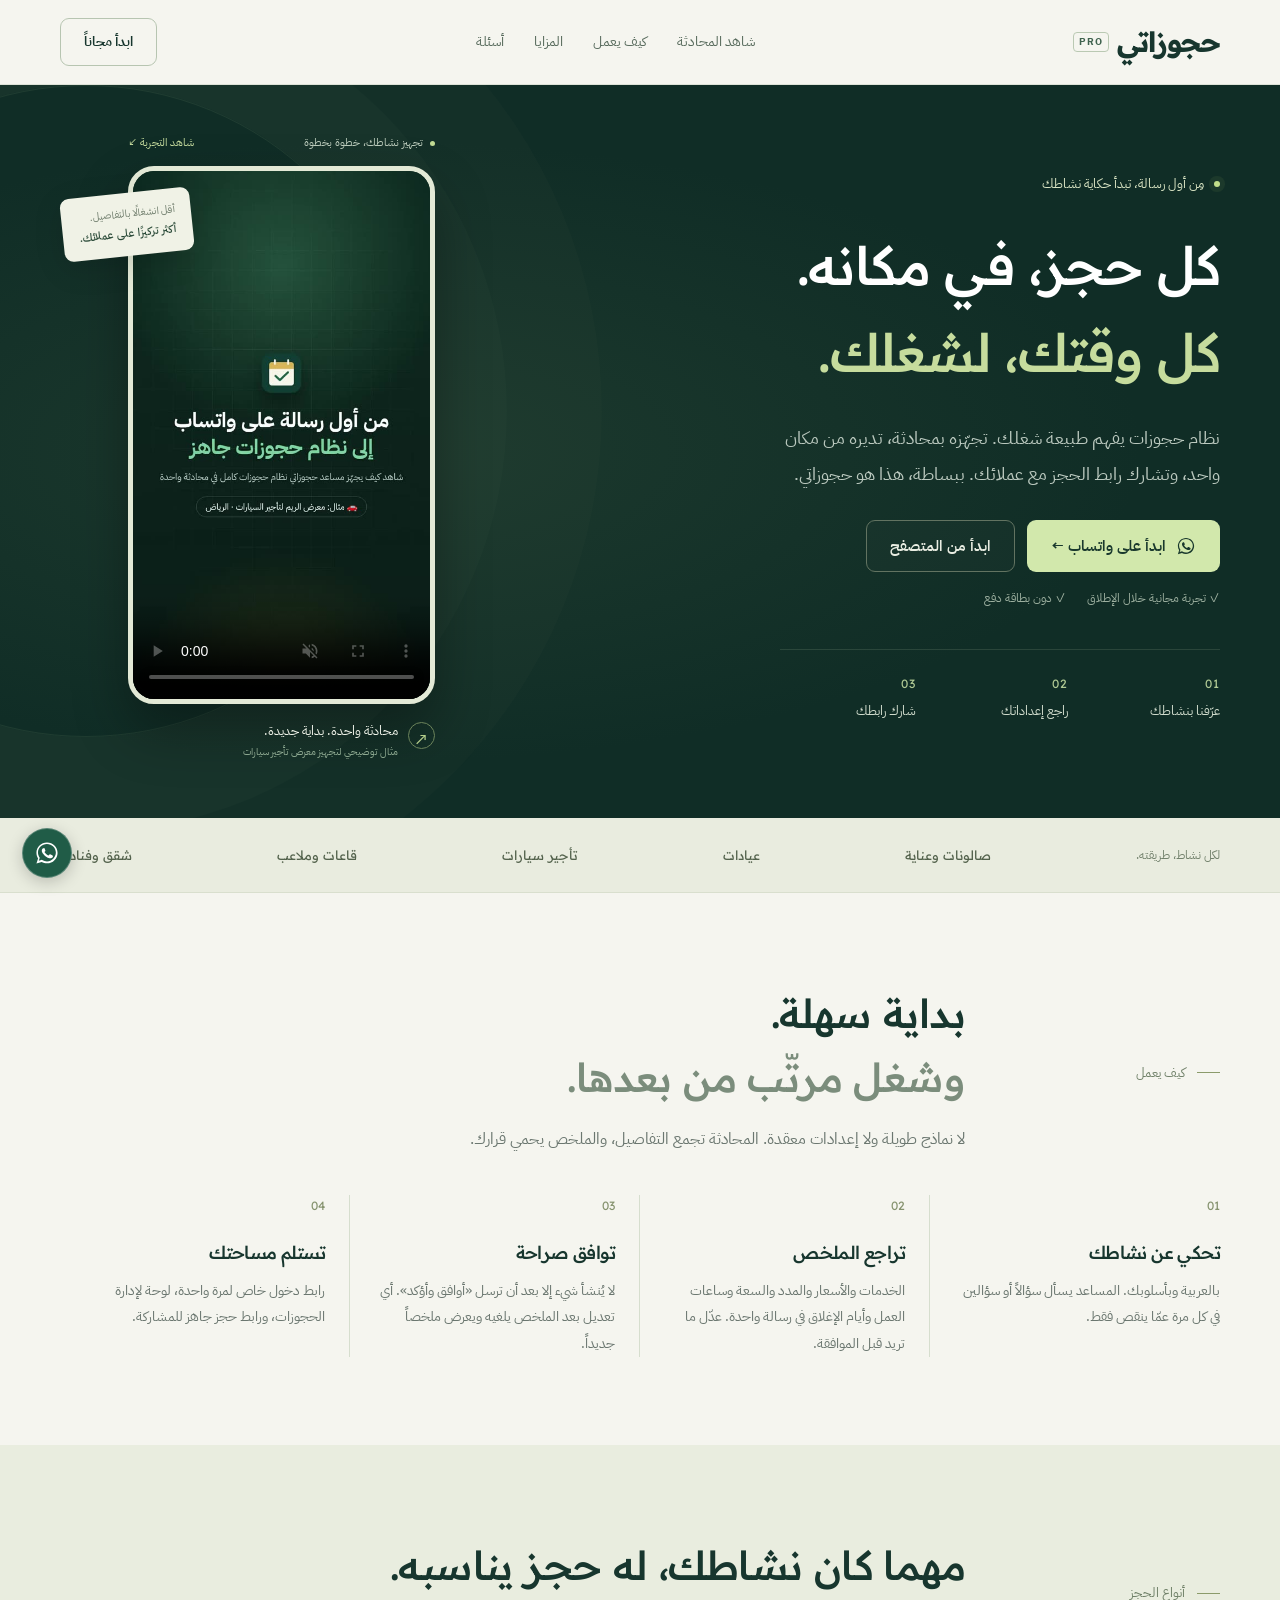
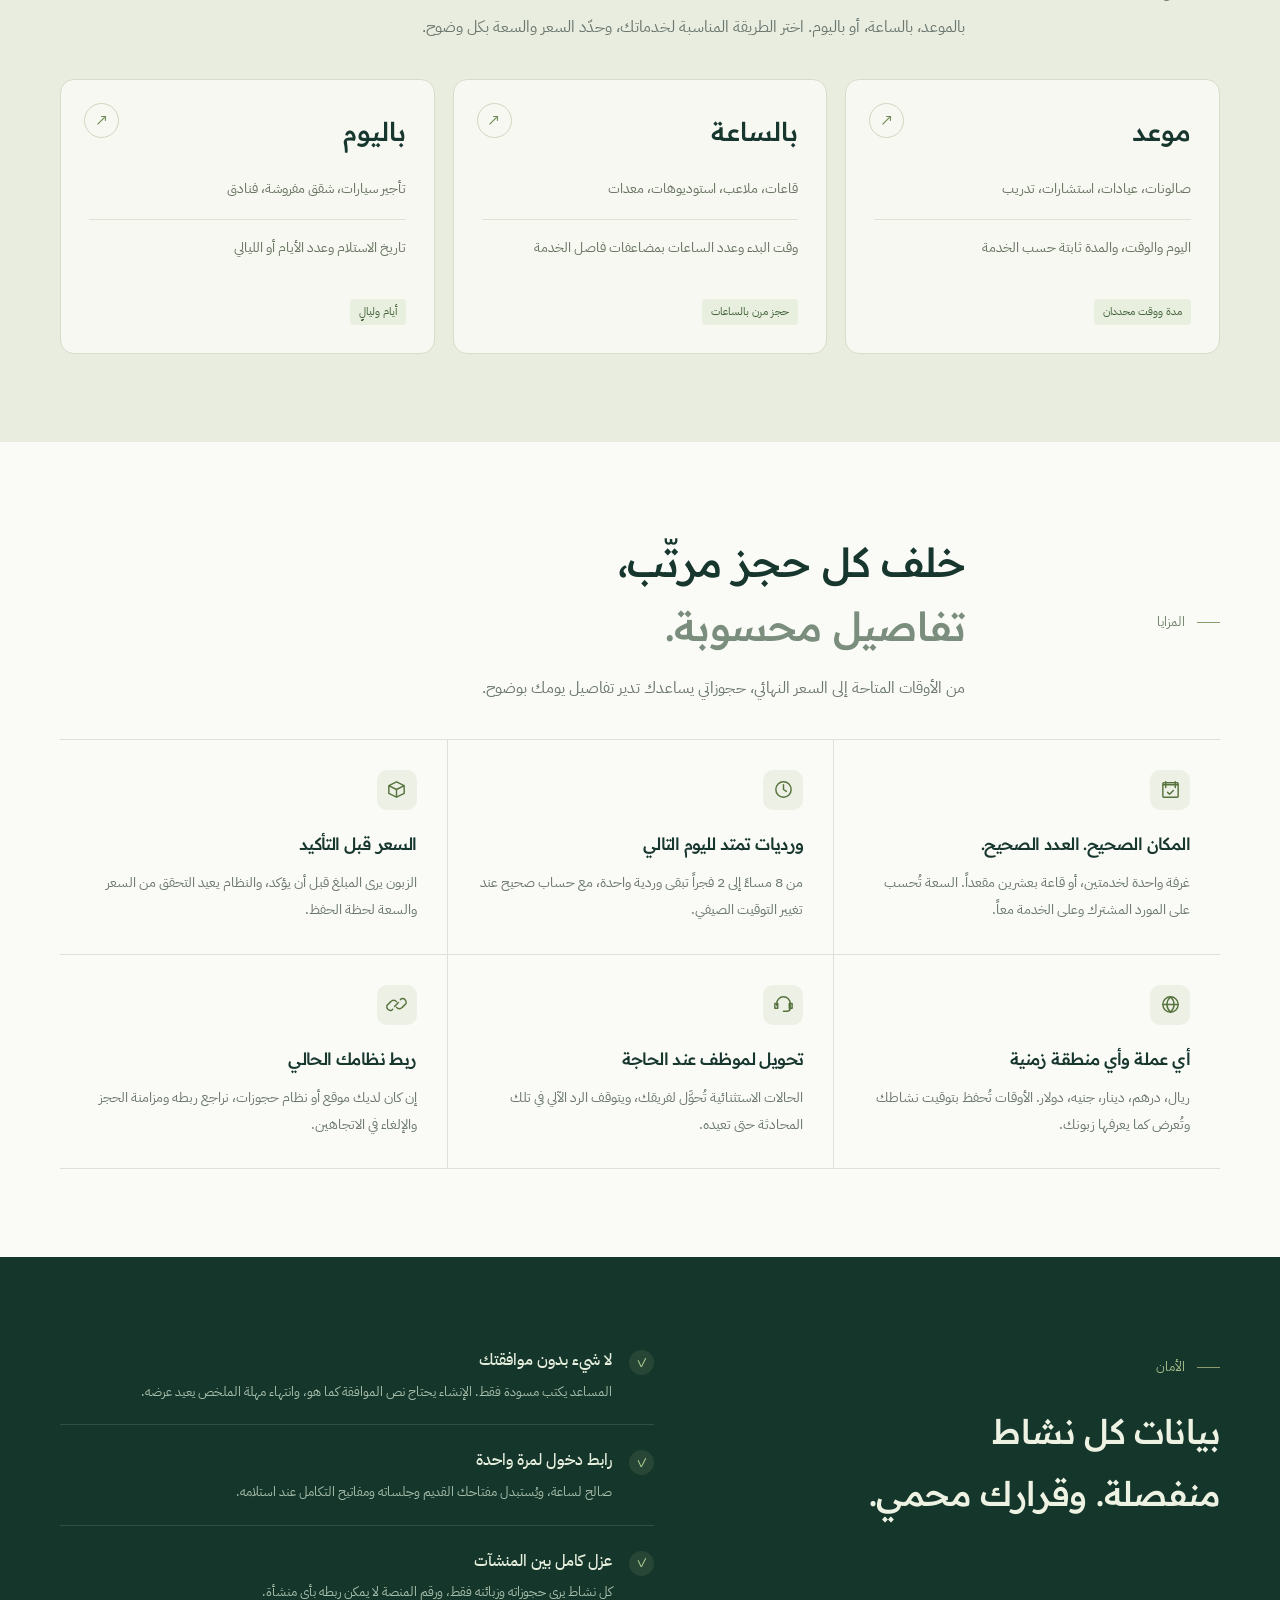
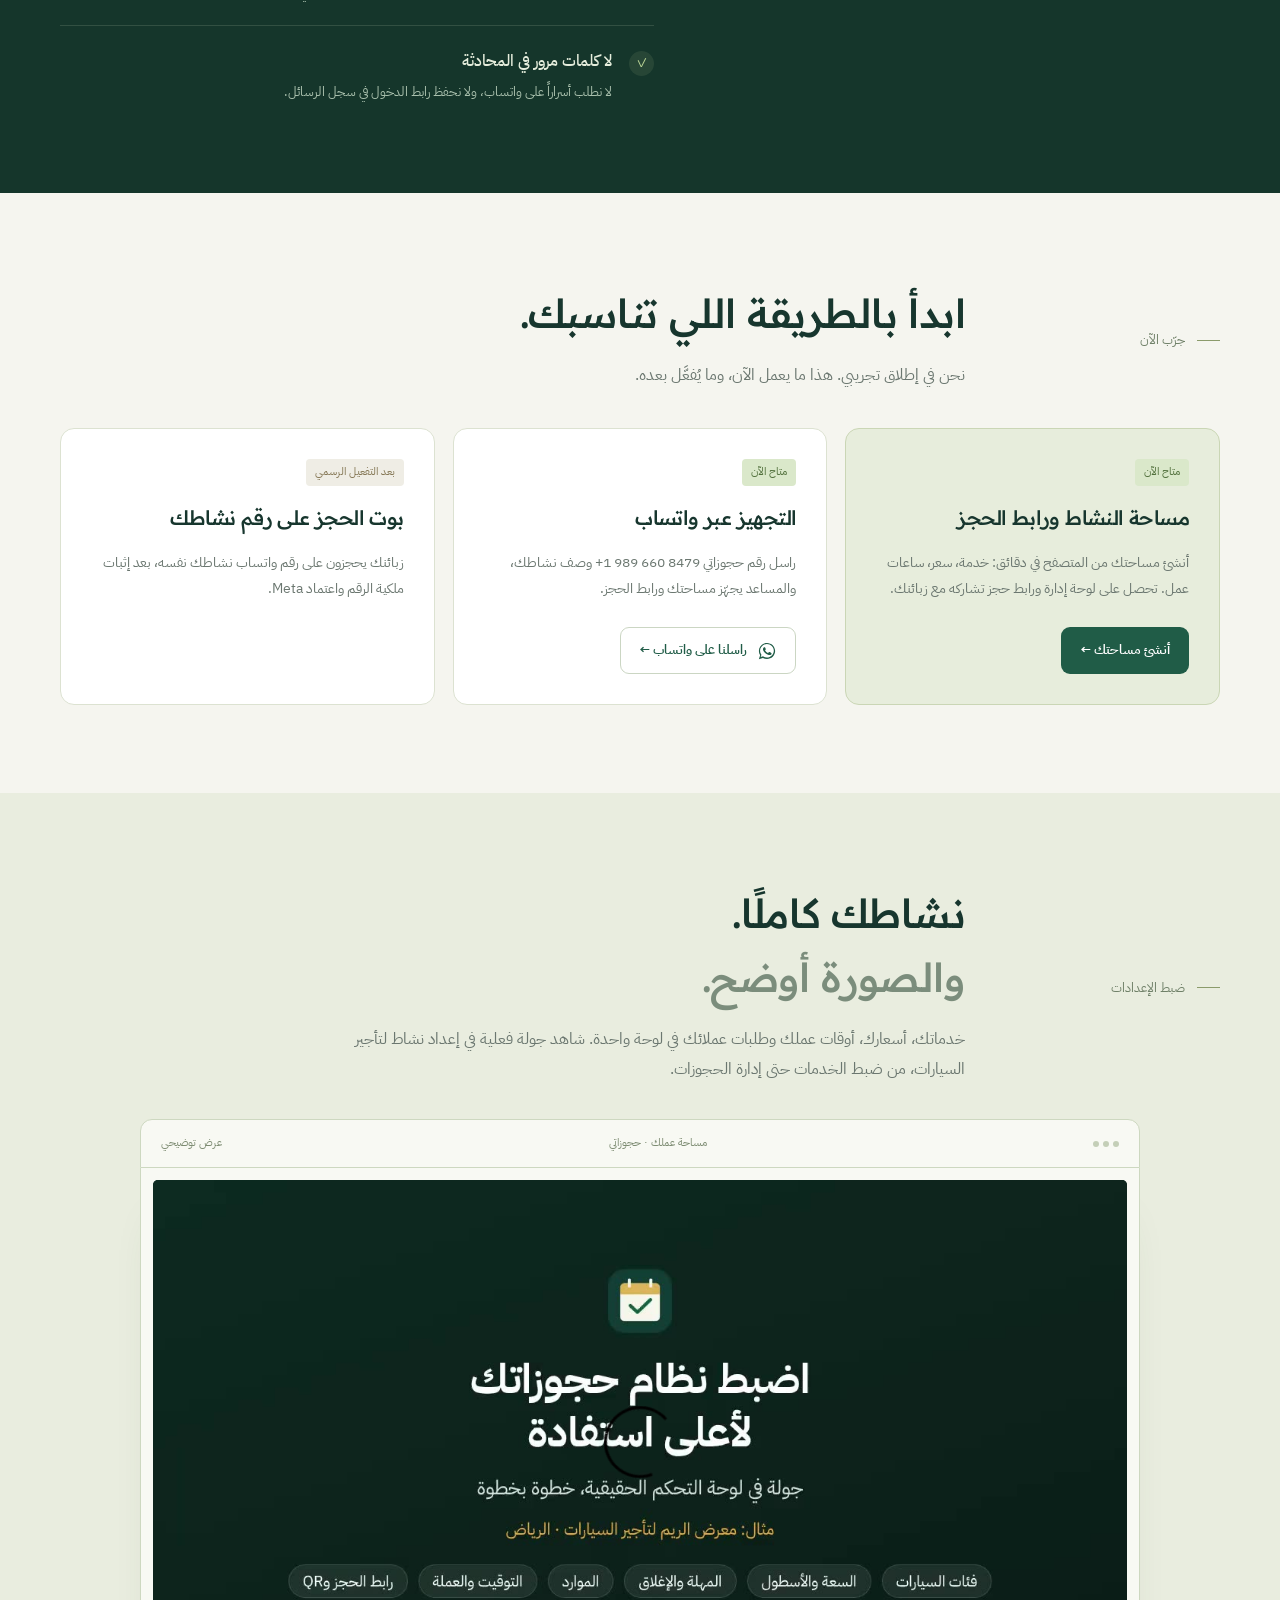
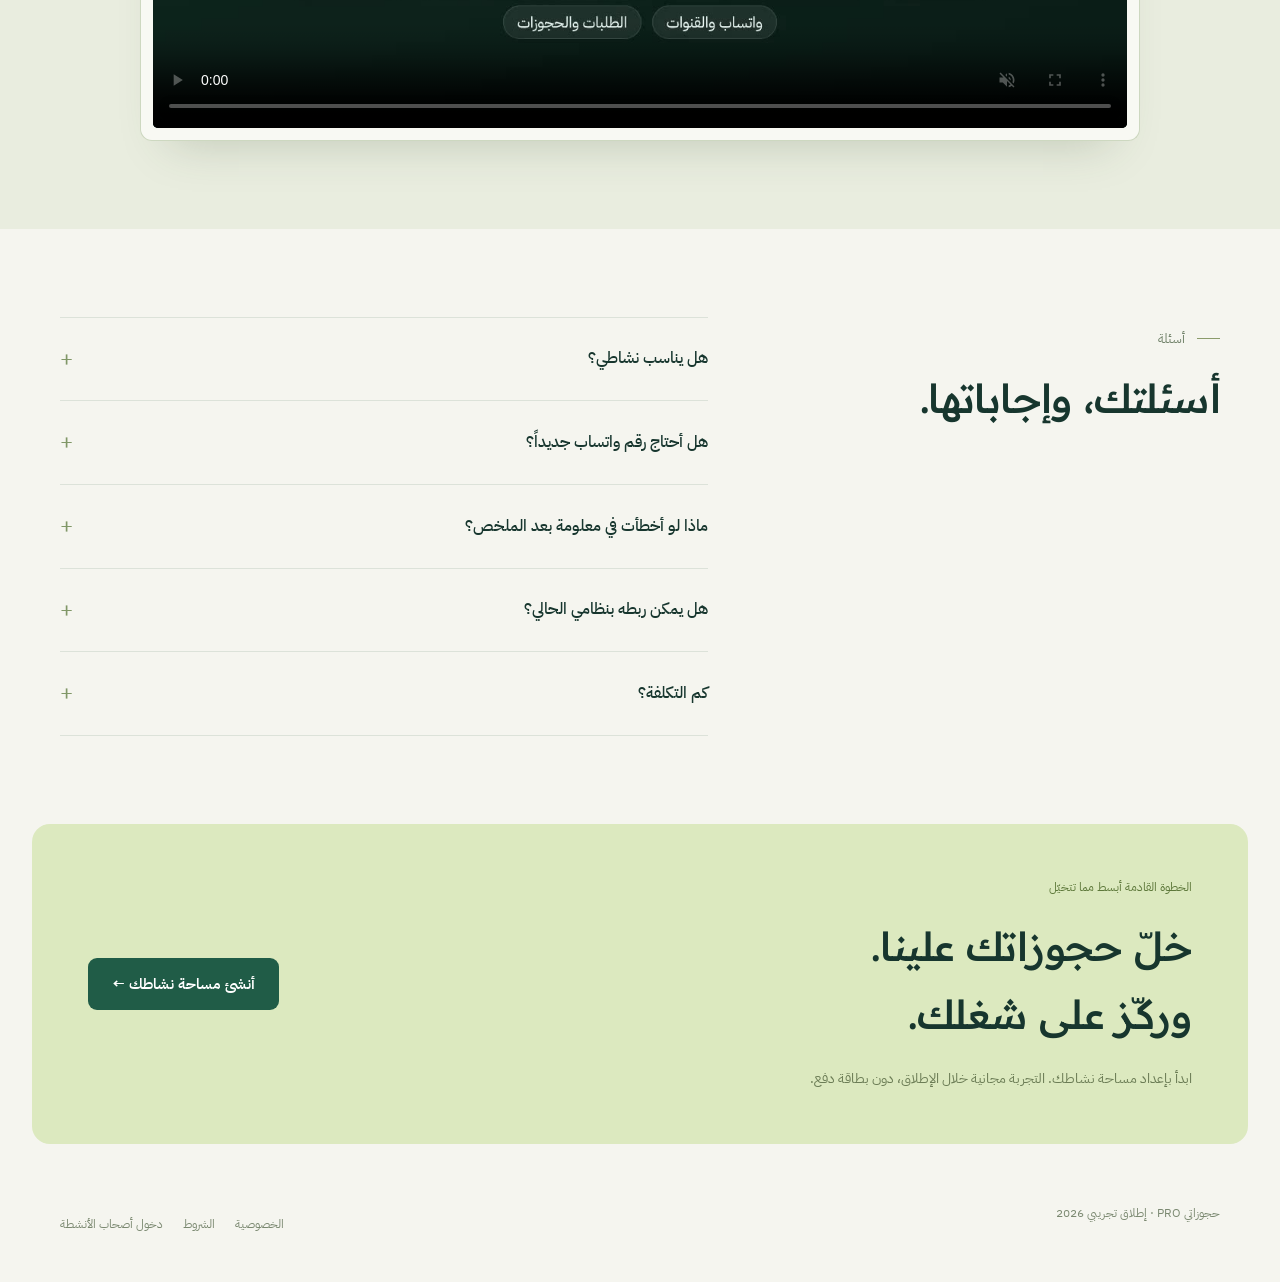
==== commit c5c96722: "Rebuild landing with premium Arabic brand and editorial layouts" ====
--- a/index.html
+++ b/index.html
@@ -6,7 +6,7 @@
 <link rel="canonical" href="https://abukamil.github.io/hajozati-landing/">
 <link rel="icon" type="image/png" href="app-icon.png">
 <link rel="apple-touch-icon" href="app-icon.png">
-<meta name="theme-color" content="#16352a">
+<meta name="theme-color" content="#102b26">
 <meta property="og:type" content="website">
 <meta property="og:locale" content="ar_AR">
 <meta property="og:site_name" content="حجوزاتي PRO">
@@ -28,185 +28,26 @@
 <link rel="preconnect" href="https://fonts.gstatic.com" crossorigin>
 <link rel="stylesheet" href="https://fonts.googleapis.com/css2?family=Readex+Pro:wght@400;500;600;700&family=IBM+Plex+Sans+Arabic:wght@400;500;600;700&family=IBM+Plex+Mono:wght@500&display=swap">
 <style>
-:root{
- --paper:#faf9f6;--ink:#183e35;--muted:#65736e;--line:#e2e8e2;
- --leaf:#14684e;--leaf-ink:#fff;--chat:#eaf0e9;--sun:#b98b46;--panel:#fff;
- --display:"Readex Pro","IBM Plex Sans Arabic",Tahoma,sans-serif;
- --body:"IBM Plex Sans Arabic",Tahoma,sans-serif;
- --mono:"IBM Plex Sans Arabic",sans-serif;color-scheme:light;
-}
-*{box-sizing:border-box}
-body{background:var(--paper);color:var(--ink);font-family:var(--body);font-size:17px;line-height:1.75;margin:0}
-.wrap{max-width:1160px;margin:0 auto;padding-left:max(16px,env(safe-area-inset-left,0px));padding-right:max(16px,env(safe-area-inset-right,0px))}
-a{color:inherit}
-h1,h2,h3{font-family:var(--display);text-wrap:balance;margin:0;line-height:1.3}
-p{margin:0}
-:focus-visible{outline:3px solid var(--sun);outline-offset:3px;border-radius:6px}
-
-/* header */
-body::before{content:"";position:fixed;inset:0 0 auto;height:env(safe-area-inset-top,0px);z-index:10;background:var(--paper)}
-header.top{position:sticky;top:env(safe-area-inset-top,0px);z-index:5;background:color-mix(in srgb,var(--paper) 92%,transparent);backdrop-filter:blur(8px);border-bottom:1px solid var(--line)}
-header.top .wrap{display:flex;align-items:center;justify-content:space-between;gap:16px;padding-block:12px}
-.brand{font-family:var(--display);font-weight:700;font-size:26px;text-decoration:none;display:flex;align-items:baseline;gap:6px}
-.brand small{font-family:var(--mono);font-size:11px;letter-spacing:.12em;color:var(--leaf)}
-nav.links{display:flex;gap:22px;font-size:15px;color:var(--muted)}
-nav.links a{text-decoration:none}
-nav.links a:hover{color:var(--ink)}
-.btn{display:inline-flex;align-items:center;justify-content:center;gap:8px;min-height:46px;padding:0 20px;border-radius:999px;font-weight:600;text-decoration:none;border:1.5px solid var(--leaf);font-family:var(--body);font-size:16px;cursor:pointer}
-.btn.solid{background:var(--leaf);color:var(--leaf-ink)}
-.btn.solid:hover{filter:brightness(1.08)}
-.btn.ghost{background:transparent;color:var(--ink);border-color:var(--line)}
-.btn.ghost:hover{border-color:var(--leaf)}
-.wa-ico{width:20px;height:20px;flex:none}
-.wa-float{position:fixed;left:16px;bottom:16px;z-index:50;width:58px;height:58px;border-radius:50%;background:#25D366;color:#fff;display:flex;align-items:center;justify-content:center;box-shadow:0 6px 18px rgba(0,0,0,.25);text-decoration:none}
-.wa-float .wa-ico{width:32px;height:32px}
-.wa-float:hover{filter:brightness(1.06)}
-@media (max-width:760px){nav.links{display:none}}
-
-/* hero */
-.hero .wrap{display:grid;grid-template-columns:1.05fr .95fr;gap:56px;align-items:center;padding-block:64px 72px}
-.eyebrow{font-family:var(--mono);font-size:12px;letter-spacing:.14em;color:var(--leaf);text-transform:uppercase;display:flex;align-items:center;gap:8px}
-.eyebrow::before{content:"";width:8px;height:8px;border-radius:50%;background:var(--leaf);box-shadow:0 0 0 4px color-mix(in srgb,var(--leaf) 20%,transparent)}
-.hero h1{font-size:clamp(38px,5.4vw,64px);font-weight:700;margin-top:18px;letter-spacing:-.01em}
-.hero h1 em{font-style:normal;color:var(--leaf)}
-.hero .lede{font-size:19px;color:var(--muted);margin-top:20px;max-width:34em}
-.hero .ctas{display:flex;flex-wrap:wrap;gap:12px;margin-top:30px}
-.hero .note{font-size:14px;color:var(--muted);margin-top:16px}
-.hero .copy{min-width:0}
-
-/* Hero conversation video */
-.hero-video{width:100%;max-width:440px;justify-self:center;min-width:0}
-.hero-video video{object-fit:contain}
-
-/* sections */
-section{border-top:1px solid var(--line)}
-section .wrap{padding-block:72px}
-.sec-head{display:grid;grid-template-columns:280px 1fr;gap:40px;align-items:start}
-.sec-head .kicker{font-family:var(--mono);font-size:12px;letter-spacing:.14em;color:var(--leaf);text-transform:uppercase;padding-top:10px}
-.sec-head h2{font-size:clamp(28px,3.4vw,40px)}
-.sec-head p{color:var(--muted);margin-top:12px;max-width:40em}
-@media (max-width:860px){.sec-head{grid-template-columns:1fr;gap:8px}.hero .wrap{grid-template-columns:1fr;gap:36px;padding-block:40px 56px}}
-
-/* steps: a true sequence */
-.steps{list-style:none;padding:0;margin:44px 0 0;display:grid;grid-template-columns:repeat(4,1fr);gap:0;counter-reset:s}
-.steps li{padding:22px 22px 6px;border-inline-start:1px solid var(--line);counter-increment:s;min-width:0}
-.steps li:first-child{border-inline-start:0;padding-inline-start:0}
-.steps li::before{content:counter(s);font-family:var(--display);font-size:44px;color:var(--leaf);line-height:1;display:block;margin-bottom:12px}
-.steps h3{font-size:20px}
-.steps p{color:var(--muted);font-size:15.5px;margin-top:8px}
-@media (max-width:900px){.steps{grid-template-columns:1fr 1fr;row-gap:24px}.steps li:nth-child(3){border-inline-start:0;padding-inline-start:0}}
-@media (max-width:520px){.steps{grid-template-columns:1fr}.steps li{border-inline-start:0;padding-inline-start:0;border-top:1px solid var(--line)}.steps li:first-child{border-top:0}}
-
-/* booking modes ledger */
-.ledger{margin-top:40px;border:1px solid var(--line);border-radius:18px;overflow:hidden;background:var(--panel)}
-.ledger-row{display:grid;grid-template-columns:150px 1fr 1fr 200px;gap:20px;padding:20px 24px;border-top:1px solid var(--line);align-items:baseline}
-.ledger-row:first-child{border-top:0;background:color-mix(in srgb,var(--leaf) 8%,var(--panel));font-family:var(--mono);font-size:12px;letter-spacing:.08em;color:var(--muted);padding-block:12px}
-.ledger-row b{font-family:var(--display);font-size:20px;font-weight:600}
-.ledger-row span{font-size:15.5px;min-width:0}
-.ledger-row .unit{font-family:var(--mono);font-size:13px;color:var(--leaf);direction:ltr;text-align:right}
-@media (max-width:760px){.ledger-row{grid-template-columns:1fr;gap:4px}.ledger-row:first-child{display:none}.ledger-row .unit{text-align:start}}
-
-/* features */
-.features{margin-top:44px;display:grid;grid-template-columns:repeat(3,1fr);gap:1px;background:var(--line);border:1px solid var(--line);border-radius:18px;overflow:hidden}
-.feat{background:var(--paper);padding:26px;min-width:0}
-.feat h3{font-size:19px;display:flex;align-items:center;gap:10px}
-.feat h3 i{font-style:normal;font-family:var(--mono);font-size:12px;color:var(--leaf);border:1px solid var(--line);border-radius:6px;padding:1px 6px}
-.feat p{color:var(--muted);font-size:15.5px;margin-top:8px}
-@media (max-width:900px){.features{grid-template-columns:1fr 1fr}}
-@media (max-width:560px){.features{grid-template-columns:1fr}}
-
-/* trust */
-.trust{margin-top:40px;display:grid;grid-template-columns:repeat(2,1fr);gap:16px 40px}
-.trust div{display:flex;gap:14px;align-items:flex-start;min-width:0}
-.trust div::before{content:"✓";flex:none;width:28px;height:28px;border-radius:50%;display:grid;place-items:center;background:color-mix(in srgb,var(--leaf) 16%,transparent);color:var(--leaf);font-weight:700;font-size:14px;margin-top:2px}
-.trust b{display:block;font-weight:600}
-.trust p{color:var(--muted);font-size:15.5px}
-@media (max-width:700px){.trust{grid-template-columns:1fr}}
-
-/* status */
-.status{margin-top:40px;display:grid;grid-template-columns:repeat(3,1fr);gap:16px}
-.card{border:1px solid var(--line);border-radius:18px;padding:24px;background:var(--panel);display:flex;flex-direction:column;gap:10px;min-width:0}
-.pill{align-self:flex-start;font-family:var(--mono);font-size:11.5px;letter-spacing:.06em;padding:3px 10px;border-radius:999px;border:1px solid currentColor}
-.pill.on{color:var(--leaf)}
-.pill.soon{color:var(--sun)}
-.card h3{font-size:20px}
-.card p{color:var(--muted);font-size:15.5px;flex:1}
-.card .btn{align-self:flex-start;margin-top:6px}
-@media (max-width:900px){.status{grid-template-columns:1fr}}
-
-/* faq */
-.faq{margin-top:36px;display:grid;gap:0;border-top:1px solid var(--line)}
-details{border-bottom:1px solid var(--line)}
-summary{cursor:pointer;list-style:none;padding:18px 0;font-weight:600;font-size:17.5px;display:flex;justify-content:space-between;gap:16px;min-height:44px}
-summary::-webkit-details-marker{display:none}
-summary::after{content:"+";font-family:var(--mono);color:var(--leaf);font-size:20px;line-height:1}
-details[open] summary::after{content:"−"}
-details p{color:var(--muted);padding:0 0 20px;max-width:46em}
-
-/* final cta */
-.final .wrap{display:flex;flex-wrap:wrap;align-items:center;justify-content:space-between;gap:24px}
-.final h2{font-size:clamp(28px,3.6vw,44px)}
-.final p{color:var(--muted);margin-top:8px}
-footer{border-top:1px solid var(--line)}
-footer .wrap{padding-block:28px;display:flex;flex-wrap:wrap;gap:12px 24px;justify-content:space-between;color:var(--muted);font-size:14px}
-footer nav{display:flex;flex-wrap:wrap;gap:4px 18px}
-footer a{display:inline-flex;align-items:center;justify-content:center;min-height:44px;min-width:44px}
-
-/* video walkthroughs */
-.watch{margin-top:40px;display:grid;grid-template-columns:minmax(0,360px) 1fr;gap:48px;align-items:center}
-.watch.wide{grid-template-columns:1fr}
-.clip{position:relative;border-radius:22px;overflow:hidden;background:var(--chat);border:1px solid var(--line);box-shadow:0 24px 50px -30px rgba(22,53,42,.5)}
-.clip video{display:block;width:100%;height:auto;background:var(--chat)}
-.clip.tall video{aspect-ratio:9/16}
-.clip.wide video{aspect-ratio:16/9}
-.watch ul{list-style:none;padding:0;margin:0;display:grid;gap:14px}
-.watch li{padding-inline-start:28px;position:relative;color:var(--muted)}
-.watch li b{color:var(--ink)}
-.watch li::before{content:"";position:absolute;inset-inline-start:4px;top:.72em;width:10px;height:10px;border-radius:50%;background:var(--sun)}
-.clip-note{font-size:14px;color:var(--muted);margin-top:12px}
-@media (max-width:860px){.watch{grid-template-columns:1fr;gap:28px}.clip.tall{max-width:360px;margin-inline:auto}}
-
-/* Refined Arabic visual system */
-html{scroll-padding-top:100px}
-body{font-size:17px;-webkit-font-smoothing:antialiased}
-h1,h2,h3{font-weight:600;letter-spacing:0;line-height:1.55}
-.wrap{max-width:1200px;padding-inline:32px}
-header.top{background:rgba(250,249,246,.94);backdrop-filter:blur(18px)}
-header.top .wrap{min-height:88px;padding-block:16px}
-.brand{font-size:28px;letter-spacing:-1px}.brand small{font-size:10px;letter-spacing:1px;background:#e7eee8;border-radius:6px;padding:2px 7px}
-nav.links{gap:28px;font-weight:500}.btn{border-radius:12px;min-height:52px;padding-inline:24px;transition:background .2s,transform .2s;line-height:1.6}
-.btn:hover{transform:translateY(-2px)}.btn.solid{box-shadow:0 8px 20px -12px #14684e99}.btn.ghost{background:#fff}
-.hero{position:relative;background:radial-gradient(ellipse at 8% 48%,#e4ece0 0,transparent 54%);overflow:hidden}
-.hero .wrap{grid-template-columns:1.15fr .85fr;gap:80px;padding-block:64px 72px}
-.eyebrow{display:inline-flex;font-family:var(--body);font-size:14px;letter-spacing:0;font-weight:500;border:1px solid #d6e4d8;background:#eef4ec;padding:7px 15px;border-radius:999px}
-.hero h1{font-size:clamp(40px,4.6vw,62px);line-height:1.65;margin-top:22px;letter-spacing:-1.4px}.hero h1 em{color:var(--leaf)}
-.hero .lede{font-size:20px;line-height:1.95;max-width:29em;margin-top:18px}
-.hero .ctas{gap:12px;margin-top:28px}.hero .note{font-size:14px;margin-top:18px}.hero .note span{margin-inline-start:16px}
-.hero-benefits{display:flex;flex-wrap:wrap;gap:12px 20px;border-top:1px solid var(--line);padding-top:20px;margin-top:28px;font-size:14px;color:var(--muted)}
-.hero-benefits span::before{content:"";display:inline-block;width:5px;height:5px;background:var(--sun);border-radius:50%;margin-inline-end:8px;vertical-align:middle}
-.video-stage{position:relative;width:100%;max-width:354px;justify-self:center}
-.video-heading{display:flex;align-items:center;gap:8px;font-size:13px;font-weight:500;margin-bottom:14px}.video-duration{margin-inline-start:auto;color:var(--muted);font-size:12px}.live-dot{height:7px;width:7px;background:#2b9866;border-radius:50%}
-.hero-video{max-width:none;border:6px solid #fff;border-radius:28px;box-shadow:0 24px 65px -24px #244a384a}
-.video-caption{font-size:14px;text-align:center;margin-top:16px;font-weight:500}.video-caption span{display:block;color:var(--muted);font-size:12px;font-weight:400;margin-top:2px}
-.sector-strip{border-block:1px solid var(--line);background:#fff}.sector-strip .wrap{display:flex;align-items:center;justify-content:space-between;flex-wrap:wrap;gap:16px 24px;padding-block:23px;font-size:14px}.sector-strip span{color:var(--muted)}.sector-strip b{font-weight:500}
-section{border:0;scroll-margin-top:20px}section .wrap{padding-block:88px}
-.sec-head{grid-template-columns:180px 1fr;gap:32px}.sec-head .kicker{font-family:var(--body);font-size:14px;letter-spacing:0;font-weight:600;margin:0;padding-top:10px;display:flex;align-items:center;gap:10px}.kicker::before{content:"";height:1px;width:24px;background:var(--sun)}
-.sec-head h2{font-size:clamp(25px,3vw,36px)}.sec-head p{line-height:1.9;max-width:42em}
-#how,#features,#try,#faq{background:#fff}
-.steps{gap:18px;margin-top:36px}.steps li,.steps li:first-child{border:1px solid var(--line);border-radius:18px;padding:26px 22px;background:#fafbf8}.steps li::before{font-size:20px;background:#e8f0e6;width:42px;height:42px;border-radius:12px;display:grid;place-items:center;margin-bottom:22px;font-family:var(--body)}.steps h3{font-size:18px}.steps p{line-height:1.85}
-.ledger{margin-top:32px;border-radius:20px;box-shadow:0 8px 32px -24px #193d3540}.ledger-row{grid-template-columns:120px 1fr 1.1fr 160px;padding:24px;gap:18px}.ledger-row:first-child{font-size:14px;letter-spacing:0;background:#edf2ec}.ledger-row b{font-size:18px}.ledger-row .unit{direction:rtl;font-family:var(--body);font-size:14px}
-.features{background:transparent;border:0;gap:18px;border-radius:0;margin-top:36px}.feat{padding:30px;border:1px solid var(--line);border-radius:18px;background:#fff}.feat::before{content:"✦";display:grid;place-items:center;width:40px;height:40px;background:#edf3ec;color:var(--leaf);border-radius:12px;margin-bottom:18px}.feat h3{font-size:18px}.feat p{line-height:1.85}
-.trust{gap:18px;margin-top:36px}.trust div{padding:24px;background:#fff;border:1px solid var(--line);border-radius:16px}.trust b{margin-bottom:6px;color:var(--ink)}
-.status{gap:20px;margin-top:36px}.card{padding:30px;border-radius:20px}.card:first-child{border-color:#9cbcaa;background:#f4f8f1}.card h3{font-size:20px;margin-top:8px}.card p{line-height:1.85}.pill{font-size:12px;font-family:var(--body);letter-spacing:0;background:#edf4eb;border:0;padding:5px 12px}.pill.soon{background:#faf1df;color:#866121}
-.watch{margin-top:32px}.watch.wide{max-width:960px;margin-inline:auto}.clip{border-radius:20px}.clip-note{line-height:1.8}
-.faq{border:0;gap:12px;margin-top:32px;max-width:956px;margin-inline-start:auto}details{border:1px solid var(--line);border-radius:14px;padding-inline:24px;background:#fafbf9}summary{font-size:17px;padding-block:20px}details p{font-size:16px;line-height:1.9}details[open]{border-color:#9cbcaa;background:#fff}
-.final{padding:32px;background:var(--paper)}.final .wrap{max-width:1136px;background:#173f33;color:#fff;padding:48px;border-radius:24px;position:relative}.final h2{font-size:clamp(24px,3vw,32px)}.final p{color:#c6d6cc}.final .btn.solid{background:#e4edce;color:#183e35;border-color:#e4edce}
-footer{background:var(--paper)}footer .wrap{padding-block:24px 34px}.wa-float{width:54px;height:54px;left:20px;bottom:max(20px,env(safe-area-inset-bottom));background:#16865b;box-shadow:0 8px 24px -8px #123e3566}
+
+:root{--paper:#f5f5ef;--panel:#fff;--ink:#17362e;--muted:#6b7770;--line:#dce2d9;--leaf:#205c47;--sun:#b1cc71;--chat:#102d26;--display:"Readex Pro",sans-serif;--body:"IBM Plex Sans Arabic",sans-serif;color-scheme:light}
+*{box-sizing:border-box}html{scroll-padding-top:100px}body{margin:0;background:var(--paper);color:var(--ink);font:17px/1.85 var(--body);-webkit-font-smoothing:antialiased}a{color:inherit}p,h1,h2,h3{margin:0}h1,h2,h3{font-family:var(--display);font-weight:500;line-height:1.6;letter-spacing:-.6px;text-wrap:balance}h2 em{font-style:normal;color:#7b8d7c}.wrap{width:100%;max-width:1240px;padding-inline:40px;margin-inline:auto}button,a,summary{-webkit-tap-highlight-color:transparent}:focus-visible{outline:3px solid #98b746;outline-offset:5px}a{text-decoration:none}.btn{display:inline-flex;align-items:center;justify-content:center;gap:10px;min-height:52px;border-radius:9px;padding:12px 23px;font-size:15px;font-weight:600;line-height:1.6;border:1px solid transparent;transition:transform .2s,background .2s}.btn:hover{transform:translateY(-2px)}.btn.solid{background:var(--leaf);color:#fff}.btn.ghost{border-color:var(--line);background:transparent}.wa-ico{width:20px;height:20px;flex:none}
+header.top{position:sticky;top:0;z-index:30;background:#f5f5eff5;backdrop-filter:blur(16px);border-bottom:1px solid #dde2d7}header.top .wrap{height:84px;display:flex;align-items:center;justify-content:space-between;gap:22px}.brand{font-family:var(--display);font-size:28px;font-weight:700;display:flex;align-items:center;gap:8px;letter-spacing:-1px}.brand small{font-family:var(--body);font-size:10px;letter-spacing:1px;color:#40634f;border:1px solid #bac9b3;border-radius:4px;padding:0 5px}nav.links{display:flex;gap:30px;font-size:14px;color:#596c5e}nav.links a:hover{color:var(--leaf)}header .btn{background:transparent!important;border:1px solid #b7c5b1!important;color:var(--ink)!important;font-size:14px;min-height:44px}
+.hero{background:#102d26;color:#fff;position:relative;isolation:isolate;overflow:hidden}.hero::before{content:"";position:absolute;width:650px;height:650px;left:-240px;top:0;border:1px solid #d3ebad14;border-radius:50%;box-shadow:0 0 0 95px #d3ebad05,0 0 0 190px #d3ebad04;z-index:-1}.hero::after{content:"";position:absolute;inset:0;background:radial-gradient(ellipse at 30% 50%,#36533d55,transparent 60%);z-index:-1}.hero .wrap{display:grid;grid-template-columns:1.18fr .82fr;gap:80px;align-items:center;padding-block:48px 56px}.hero .copy{padding-block:30px;min-width:0}.eyebrow{font-size:13px;display:flex;align-items:center;gap:10px;color:#d9e4c3}.eyebrow::before{content:"";height:6px;width:6px;border-radius:50%;background:#c2de8a;box-shadow:0 0 0 5px #b5d27712}.hero h1{font-size:clamp(38px,4.15vw,57px);margin-top:26px;line-height:1.65;letter-spacing:-1.4px}.hero h1 em{color:#c6dc9d;font-style:normal}.hero .lede{font-size:18px;line-height:2;color:#bbc9bf;max-width:470px;margin-top:23px}.ctas{display:flex;flex-wrap:wrap;gap:12px;margin-top:28px}.hero .btn.solid{background:#d2e8ac;color:#19382d}.hero .btn.ghost{color:#e9ede2;border-color:#627361;background:#ffffff04}.hero .note{margin-top:15px;font-size:12px;color:#9caf9f}.hero .note span{margin-inline-start:18px}.hero-benefits{display:grid;grid-template-columns:repeat(3,1fr);gap:16px;margin-top:40px;padding-top:23px;border-top:1px solid #b9ccab26;max-width:440px}.hero-benefits div{display:flex;flex-direction:column;gap:4px}.hero-benefits b{font-family:var(--display);font-size:12px;font-weight:400;letter-spacing:1px;color:#b0c994}.hero-benefits span{font-size:13px;color:#d1dccd}
+.video-stage{position:relative;width:100%;max-width:307px;justify-self:center}.video-heading{display:flex;align-items:center;gap:7px;font-size:11px;color:#bdcdbd;margin-bottom:13px}.video-duration{margin-inline-start:auto;color:#c4da9d}.live-dot{width:5px;height:5px;background:#c2db94;border-radius:50%}.clip{overflow:hidden;border-radius:18px;background:var(--chat)}.clip video{display:block;width:100%;height:auto}.clip.tall video{aspect-ratio:9/16;object-fit:contain}.clip.wide video{aspect-ratio:16/9}.hero-video{border:5px solid #e3e9d6;border-radius:26px;box-shadow:0 26px 55px #0005;position:relative}.video-caption{font-size:13px;margin-top:15px;position:relative;padding-inline-start:37px;color:#eff3e9}.video-caption>span:last-child{display:block;font-size:10px;color:#8ea991}.caption-icon{position:absolute;inset-inline-start:0;top:3px;width:27px;height:27px;border:1px solid #6c845b;border-radius:50%;display:grid;place-items:center;color:#b8d18d;font-size:18px}.orbit-label{position:absolute;left:-66px;top:60px;z-index:2;background:#f0f2e6;color:#6d7b6a;padding:12px 16px;border-radius:9px;font-size:10px;box-shadow:0 8px 30px #0002;transform:rotate(-6deg);pointer-events:none}.orbit-label b{display:block;color:#294937;font-weight:500;font-size:11px}
+.sector-strip{background:#e9ecdf;border-bottom:1px solid #d9dfce}.sector-strip .wrap{display:flex;align-items:center;justify-content:space-between;gap:24px;padding-block:25px}.sector-strip span{font-size:12px;color:#72816c}.sector-strip b{font-family:var(--display);font-size:13px;font-weight:400;color:#53624c}
+section .wrap{padding-block:88px}.sec-head{display:grid;grid-template-columns:220px 1fr;gap:35px}.kicker{display:flex;align-items:center;gap:12px;font-size:13px;color:#708169;padding-top:10px}.kicker::before{content:"";width:23px;height:1px;background:#8b9b6b}.sec-head h2{font-size:clamp(27px,3.2vw,40px)}.sec-head p:not(.kicker){font-size:16px;color:var(--muted);max-width:640px;margin-top:16px}.steps{display:grid;grid-template-columns:repeat(4,1fr);list-style:none;counter-reset:step;padding:0;margin:40px 0 0;gap:0}.steps li{counter-increment:step;padding:0 24px;border-inline-start:1px solid #d6dece}.steps li:first-child{padding-inline-start:0;border:0}.steps li::before{content:"0" counter(step);font-family:var(--display);font-size:12px;color:#86936f;display:block;margin-bottom:22px}.steps h3{font-size:18px}.steps p{font-size:14px;color:var(--muted);margin-top:10px;line-height:1.9}
+#modes{background:#e9eddf}.ledger{display:grid;grid-template-columns:repeat(3,1fr);gap:18px;margin-top:36px}.ledger-row{background:#f7f8f2;border:1px solid #d6ddcb;border-radius:14px;padding:28px;display:flex;flex-direction:column;align-items:flex-start;gap:12px;position:relative;min-width:0}.ledger-row::before{content:"↗";position:absolute;left:23px;top:23px;width:33px;height:33px;border:1px solid #ced8bf;border-radius:50%;display:grid;place-items:center;color:#748b58}.ledger-row b{font-family:var(--display);font-size:26px;font-weight:500;margin-bottom:8px}.ledger-row span{font-size:14px;color:#697562}.ledger-row span:nth-child(3){border-top:1px solid #dde4d3;padding-top:15px;margin-top:5px;width:100%;min-height:68px}.ledger-row .unit{font-size:11px;color:#42623a;background:#e9efdf;padding:3px 9px;border-radius:4px}
+#features{background:#fafbf7}.features{display:grid;grid-template-columns:repeat(3,1fr);gap:0;margin-top:35px}.feat{padding:30px;border-bottom:1px solid var(--line);min-width:0}.feat:nth-child(-n+3){border-top:1px solid var(--line)}.feat:not(:nth-child(3n)){border-inline-end:1px solid var(--line)}.feature-icon{display:grid;place-items:center;width:40px;height:40px;background:#edf0e4;border-radius:10px;color:#56733e;margin-bottom:20px}.feature-icon svg{width:23px;height:23px}.feat h3{font-size:17px}.feat p{font-size:14px;color:var(--muted);line-height:1.95;margin-top:12px}
+#trust{background:#15362b;color:#edf2e3}#trust .wrap{display:grid;grid-template-columns:.9fr 1.1fr;gap:80px}#trust .sec-head{display:flex;flex-direction:column;gap:22px}#trust .kicker{color:#a6be8b}#trust h2{font-size:34px;line-height:1.8}.trust{display:grid;gap:20px}.trust div{display:flex;gap:17px;padding-bottom:20px;border-bottom:1px solid #d6e4bf26}.trust div:last-child{border:0;padding:0}.trust div::before{content:"✓";display:grid;place-items:center;flex:none;width:25px;height:25px;border-radius:50%;background:#d1e6a918;color:#bad496;font-size:13px;margin-top:5px}.trust p{font-size:13px;color:#a8bfac;line-height:1.9}.trust b{display:block;color:#e5eddc;font-size:16px;font-weight:500;margin-bottom:4px}
+.status{display:grid;grid-template-columns:repeat(3,1fr);gap:18px;margin-top:38px}.card{border:1px solid #dce2d1;background:#fff;padding:30px;border-radius:14px;display:flex;align-items:flex-start;flex-direction:column;gap:16px;min-width:0}.card:first-child{background:#e7eddc;border-color:#cad6b5}.pill{font-size:11px;padding:3px 9px;border-radius:4px;display:inline-block;color:#51703c;background:#dae8ca}.pill.soon{background:#efede5;color:#857755}.card h3{font-size:20px}.card p{color:var(--muted);font-size:14px;flex:1}.card .btn{font-size:13px;margin-top:10px;min-height:44px;padding-inline:18px}.card:nth-child(2) .btn{background:transparent;color:var(--leaf);border-color:#cbd6c3}
+#setup{background:#e9eddf}#setup .sec-head{margin-bottom:35px}.workspace-bar{display:flex;justify-content:space-between;align-items:center;gap:10px;font-size:11px;background:#f8f9f3;padding:13px 20px;border:1px solid #cdd8c0;border-radius:12px 12px 0 0;max-width:1000px;margin:auto;color:#7d8c72}.workspace-bar b{font-weight:400}.workspace-bar>span:first-child{display:flex;gap:4px;direction:ltr}.workspace-bar i{width:6px;height:6px;border-radius:50%;background:#c4cfb7}.watch.wide{max-width:1000px;margin:auto;border:1px solid #cdd8c0;border-top:0;border-radius:0 0 12px 12px;padding:12px;background:#f8f9f3;box-shadow:0 30px 45px -30px #3b503540}.watch .clip{border-radius:5px}
+#faq .wrap{display:grid;grid-template-columns:.8fr 1.2fr;gap:80px}#faq .sec-head{display:flex;flex-direction:column;gap:15px}.faq{border-top:1px solid var(--line)}details{border-bottom:1px solid var(--line)}summary{cursor:pointer;display:flex;align-items:center;justify-content:space-between;gap:18px;padding-block:21px;list-style:none;font-size:16px;font-weight:500}summary::-webkit-details-marker{display:none}summary::after{content:"+";color:#809767;font-size:22px;font-weight:400}details[open] summary::after{content:"−"}details p{padding-bottom:22px;font-size:14px;color:var(--muted)}
+.final{padding:0 32px 32px}.final .wrap{background:#dce9bf;border-radius:18px;padding:52px 56px;display:flex;align-items:center;justify-content:space-between;gap:30px;position:relative;overflow:hidden}.final h2{font-size:40px;line-height:1.7}.final p:not(.final-kicker){font-size:14px;color:#6c7d56;margin-top:18px;max-width:470px}.final-kicker{font-size:12px;color:#5d783a;margin-bottom:14px}.final .btn{flex:none}.final::after{pointer-events:none}footer .wrap{padding-block:26px 36px;display:flex;justify-content:space-between;gap:20px;font-size:12px;color:#7b8971}footer nav{display:flex;flex-wrap:wrap;gap:20px}footer a{display:inline-flex;min-height:44px;align-items:center}.wa-float{position:fixed;left:22px;bottom:22px;width:50px;height:50px;display:grid;place-items:center;border-radius:50%;background:#205c47;color:#fff;z-index:40;box-shadow:0 4px 16px #0003;border:1px solid #ffffff40}.wa-float .wa-ico{width:26px;height:26px}
 @media(prefers-reduced-motion:no-preference){html{scroll-behavior:smooth}}
-@media(max-width:1050px){.hero .wrap{gap:40px}.hero .ctas{flex-direction:column;align-items:flex-start}.hero .ctas .btn{min-width:225px}nav.links{gap:18px}.ledger-row{grid-template-columns:100px 1fr 1fr 140px}}
-@media(max-width:860px){.wrap{padding-inline:24px}.hero .wrap{grid-template-columns:1fr;gap:40px;padding-block:40px 48px}.hero .copy{max-width:620px}.hero h1{font-size:46px}.hero .lede{font-size:18px}.hero .ctas{flex-direction:row}.hero .ctas .btn{min-width:0}.video-stage{max-width:330px}.sec-head{grid-template-columns:1fr;gap:10px}.sec-head .kicker{padding:0}.sec-head p{margin-top:10px}section .wrap{padding-block:56px}.steps li:nth-child(3){border-inline-start:1px solid var(--line);padding-inline-start:22px}.sector-strip .wrap{justify-content:center}.sector-strip span{flex-basis:100%;text-align:center}.final{padding:24px}.final .wrap{padding:32px}.hero-video.clip.tall{max-width:none}}
-@media(max-width:760px){.ledger-row{grid-template-columns:1fr;gap:6px}.ledger-row b{margin-bottom:6px}.ledger-row .unit{text-align:start}.brand{font-size:24px}header.top .wrap{min-height:76px}.top .btn{min-height:44px;font-size:14px;padding-inline:16px}.hero h1{font-size:clamp(35px,8.8vw,46px);letter-spacing:-.7px}.hero-benefits{gap:10px 16px;font-size:13px}.hero .ctas .btn{font-size:15px;padding-inline:18px}.hero .note{font-size:13px}.sec-head h2{font-size:26px}.wa-float{left:14px;bottom:14px;width:50px;height:50px}footer .wrap{padding-bottom:80px}}
-@media(max-width:520px){.steps{grid-template-columns:1fr;gap:12px}.steps li,.steps li:first-child,.steps li:nth-child(3){padding:22px;border:1px solid var(--line)}.steps li::before{float:right;margin:0 0 8px 16px}.steps p{clear:both;padding-top:6px}.hero .ctas{display:grid;grid-template-columns:1fr;width:100%}.hero .ctas .btn{width:100%}.trust div,.feat,.card{padding:24px}.hero .note span{margin-inline-start:10px}.video-stage{max-width:310px}.final .btn{width:100%}.sector-strip .wrap{font-size:13px;gap:12px 18px}}
+@media(max-width:1100px){.hero .wrap{gap:40px}.hero h1{font-size:43px}.orbit-label{left:-22px;top:65px}.hero .btn{font-size:13px;padding-inline:16px}.sec-head{grid-template-columns:170px 1fr}#trust .wrap,#faq .wrap{gap:40px}.feat{padding:25px}.card{padding:24px}}
+@media(max-width:850px){.wrap{padding-inline:26px}.hero .wrap{grid-template-columns:1fr;gap:40px;padding-block:46px}.hero .copy{padding:0;max-width:600px}.hero h1{font-size:48px}.hero .lede{max-width:550px}.hero-benefits{max-width:none}.video-stage{max-width:330px}.orbit-label{left:-22px}.hero .btn{font-size:15px}.sector-strip .wrap{flex-wrap:wrap;justify-content:center;gap:14px 25px}.sector-strip span{flex-basis:100%;text-align:center}.sec-head{grid-template-columns:1fr;gap:16px}.kicker{padding:0}.steps{grid-template-columns:1fr 1fr;gap:30px}.steps li:nth-child(3){padding-inline-start:0;border:0}.features{grid-template-columns:1fr 1fr}.feat:not(:nth-child(3n)){border-inline-end:0}.feat:nth-child(odd){border-inline-end:1px solid var(--line)}.feat:nth-child(3){border-top:0}.status{grid-template-columns:1fr}.card{padding:28px}.card h3{font-size:23px}#trust .wrap,#faq .wrap{grid-template-columns:1fr;gap:32px}#trust h2{font-size:32px}section .wrap{padding-block:60px}nav.links{gap:18px}.final .wrap{padding:38px;flex-direction:column;align-items:flex-start}.final h2{font-size:35px}}
+@media(max-width:640px){header.top .wrap{height:74px}.brand{font-size:24px}nav.links{display:none}header .btn{font-size:12px;padding-inline:15px;min-height:42px}.hero .wrap{padding-block:36px 40px;gap:34px}.hero h1{font-size:clamp(32px,8vw,44px);line-height:1.75;letter-spacing:-.9px;margin-top:20px}.hero .lede{font-size:16px;line-height:1.95;margin-top:18px}.eyebrow{font-size:11px}.ctas{display:grid;grid-template-columns:1fr;gap:10px;margin-top:24px}.hero .btn{font-size:14px;min-height:50px}.hero .note{font-size:11px;display:flex;flex-wrap:wrap;gap:4px 12px}.hero .note span{margin:0}.hero-benefits{margin-top:26px;padding-top:20px;gap:10px}.hero-benefits span{font-size:11px}.hero-benefits b{font-size:10px}.video-stage{max-width:295px}.orbit-label{left:-16px;font-size:9px;padding:10px 12px}.orbit-label b{font-size:10px}.video-heading{font-size:10px}.video-caption{font-size:12px}.sector-strip .wrap{gap:12px 20px;padding-block:22px}.sector-strip b{font-size:11px}.sec-head h2{font-size:28px}.sec-head p:not(.kicker){font-size:15px}.kicker{font-size:12px}.steps{gap:26px 18px}.steps li{padding:0 16px}.steps h3{font-size:15px}.steps p{font-size:13px}.steps li::before{margin-bottom:12px}.ledger{grid-template-columns:1fr;gap:12px}.ledger-row{padding:25px}.ledger-row b{font-size:24px}.ledger-row span:nth-child(3){min-height:0}.features{grid-template-columns:1fr}.feat,.feat:nth-child(odd){border-inline-end:0;padding:25px 0}.feat:nth-child(2){border-top:0}.feature-icon{float:right;width:35px;height:35px;margin:0 0 12px 14px}.feature-icon svg{width:20px;height:20px}.feat h3{min-height:35px;display:flex;align-items:center;font-size:17px}.feat p{clear:both;margin-top:8px}.trust b{font-size:15px}.trust p{font-size:13px}.workspace-bar{font-size:9px;padding-inline:12px}.watch.wide{padding:6px}.final{padding:0 16px 20px}.final .wrap{padding:30px 24px;border-radius:14px}.final h2{font-size:29px}.final .btn{width:100%;font-size:14px}.final p:not(.final-kicker){font-size:13px}.final-kicker{font-size:10px}footer .wrap{flex-direction:column;gap:5px;padding-bottom:82px}footer nav{gap:18px}.wa-float{left:15px;bottom:max(15px,env(safe-area-inset-bottom));width:46px;height:46px}}
+@media(max-width:360px){.wrap{padding-inline:20px}.hero h1{font-size:29px}.video-stage{max-width:265px}.orbit-label{left:-10px}.hero .note{font-size:10px}}
 
 </style>
 
@@ -229,26 +70,26 @@
   <div class="hero">
     <div class="wrap">
       <div class="copy">
-        <p class="eyebrow">نظام حجوزات لأي نشاط</p>
-        <h1>حجوزاتك مرتّبة.<br><em>وشغلك أسهل.</em></h1>
-        <p class="lede">من محادثة واتساب إلى نظام حجوزات جاهز لنشاطك. عرّفنا بخدماتك وأسعارك، وخلّ حجوزاتي يرتّب لك لوحة إدارة ورابط حجز تشاركه مع عملائك.</p>
+        <p class="eyebrow">مِن أول رسالة، تبدأ حكاية نشاطك</p>
+        <h1>كل حجز، في مكانه.<br><em>كل وقتك، لشغلك.</em></h1>
+        <p class="lede">نظام حجوزات يفهم طبيعة شغلك. تجهّزه بمحادثة، تديره من مكان واحد، وتشارك رابط الحجز مع عملائك. ببساطة، هذا هو حجوزاتي.</p>
         <div class="ctas">
           <a class="btn solid" href="https://wa.me/19896608479?text=%D9%85%D8%B1%D8%AD%D8%A8%D8%A7%D9%8B%20%D8%A3%D8%B1%D9%8A%D8%AF%20%D8%AA%D8%AC%D9%87%D9%8A%D8%B2%20%D9%86%D8%B4%D8%A7%D8%B7%D9%8A" target="_blank" rel="noopener"><svg class="wa-ico" viewBox="0 0 32 32" aria-hidden="true"><path fill="currentColor" d="M16 3C8.8 3 3 8.7 3 15.8c0 2.5.7 4.9 2 7L3 29l6.4-2c2 1.1 4.3 1.7 6.6 1.7 7.2 0 13-5.7 13-12.8C29 8.7 23.2 3 16 3zm0 23.4c-2.1 0-4.1-.6-5.9-1.7l-.4-.3-3.8 1.2 1.2-3.7-.3-.4c-1.2-1.8-1.9-3.9-1.9-6 0-5.9 4.9-10.6 11-10.6s11 4.8 11 10.6-4.9 10.9-10.9 10.9zm6-7.9c-.3-.2-1.9-.9-2.2-1s-.5-.2-.7.2-.8 1-1 1.2-.4.2-.7.1a8.8 8.8 0 0 1-4.4-3.8c-.3-.6.3-.5 1-1.7.1-.2 0-.4 0-.6l-1-2.4c-.3-.6-.5-.5-.7-.5h-.6c-.2 0-.6.1-.9.4s-1.2 1.1-1.2 2.8 1.2 3.2 1.4 3.5c.2.2 2.4 3.6 5.8 5 2.2.9 3 1 4.1.8.7-.1 1.9-.8 2.2-1.5s.3-1.3.2-1.5c-.1-.1-.3-.2-.6-.4z"/></svg>ابدأ على واتساب ←</a>
           <a class="btn ghost" href="https://hajozati.onrender.com/start.html" target="_blank" rel="noopener">ابدأ من المتصفح</a>
         </div>
         <p class="note">✓ تجربة مجانية خلال الإطلاق <span>✓ دون بطاقة دفع</span></p>
-        <div class="hero-benefits"><span>لوحة إدارة لنشاطك</span><span>رابط حجز لعملائك</span><span>تجهيز بالعربية</span></div>
-      </div>
-
-      <div class="video-stage">
-        <div class="video-heading"><span class="live-dot"></span> شاهد كيف يبدأ نشاطك <span class="video-duration">محادثة واتساب</span></div>
+        <div class="hero-benefits"><div><b>01</b><span>عرّفنا بنشاطك</span></div><div><b>02</b><span>راجع إعداداتك</span></div><div><b>03</b><span>شارك رابطك</span></div></div>
+      </div>
+
+      <div class="video-stage"><div class="orbit-label" aria-hidden="true">أقل انشغالًا بالتفاصيل.<br><b>أكثر تركيزًا على عملائك.</b></div>
+        <div class="video-heading"><span class="live-dot"></span> تجهيز نشاطك، خطوة بخطوة <span class="video-duration">شاهد التجربة ↙</span></div>
       <div class="clip tall hero-video" id="conversation">
         <video data-lazy-video muted playsinline loop controls preload="metadata" poster="media/whatsapp-demo-cars.jpg" aria-label="فيديو محادثة تجهيز معرض تأجير سيارات في الرياض على واتساب" width="720" height="1280">
           <source data-src="media/whatsapp-demo-cars.mp4" type="video/mp4">
           يمكنك <a href="media/whatsapp-demo-cars.mp4">تحميل فيديو المحادثة</a>.
         </video>
       </div>
-        <p class="video-caption">من أول رسالة… إلى نظامك الجاهز <span>مثال توضيحي لتجهيز نشاط</span></p>
+        <p class="video-caption"><span class="caption-icon">↗</span> محادثة واحدة. بداية جديدة.<span>مثال توضيحي لتجهيز معرض تأجير سيارات</span></p>
       </div>
     </div>
   </div>
@@ -258,7 +99,7 @@
       <div class="sec-head">
         <p class="kicker">كيف يعمل</p>
         <div>
-          <h2>من أول رسالة إلى أول حجز.</h2>
+          <h2>بداية سهلة.<br><em>وشغل مرتّب من بعدها.</em></h2>
           <p>لا نماذج طويلة ولا إعدادات معقدة. المحادثة تجمع التفاصيل، والملخص يحمي قرارك.</p>
         </div>
       </div>
@@ -280,11 +121,11 @@
           <p>بالموعد، بالساعة، أو باليوم. اختر الطريقة المناسبة لخدماتك، وحدّد السعر والسعة بكل وضوح.</p>
         </div>
       </div>
-      <div class="ledger" role="table" aria-label="أنواع الحجز">
-        <div class="ledger-row" role="row"><span role="columnheader">النوع</span><span role="columnheader">يناسب</span><span role="columnheader">ما يختاره الزبون</span><span role="columnheader">الوحدة</span></div>
-        <div class="ledger-row" role="row"><b role="cell">موعد</b><span role="cell">صالونات، عيادات، استشارات، تدريب</span><span role="cell">اليوم والوقت، والمدة ثابتة حسب الخدمة</span><span class="unit" role="cell">مدة ووقت محددان</span></div>
-        <div class="ledger-row" role="row"><b role="cell">بالساعة</b><span role="cell">قاعات، ملاعب، استوديوهات، معدات</span><span role="cell">وقت البدء وعدد الساعات بمضاعفات فاصل الخدمة</span><span class="unit" role="cell">حجز مرن بالساعات</span></div>
-        <div class="ledger-row" role="row"><b role="cell">باليوم</b><span role="cell">تأجير سيارات، شقق مفروشة، فنادق</span><span role="cell">تاريخ الاستلام وعدد الأيام أو الليالي</span><span class="unit" role="cell">أيام وليالٍ</span></div>
+      <div class="ledger" role="list" aria-label="أنواع الحجز">
+
+        <div class="ledger-row" role="listitem"><b>موعد</b><span>صالونات، عيادات، استشارات، تدريب</span><span>اليوم والوقت، والمدة ثابتة حسب الخدمة</span><span class="unit">مدة ووقت محددان</span></div>
+        <div class="ledger-row" role="listitem"><b>بالساعة</b><span>قاعات، ملاعب، استوديوهات، معدات</span><span>وقت البدء وعدد الساعات بمضاعفات فاصل الخدمة</span><span class="unit">حجز مرن بالساعات</span></div>
+        <div class="ledger-row" role="listitem"><b>باليوم</b><span>تأجير سيارات، شقق مفروشة، فنادق</span><span>تاريخ الاستلام وعدد الأيام أو الليالي</span><span class="unit">أيام وليالٍ</span></div>
       </div>
     </div>
   </section>
@@ -294,17 +135,17 @@
       <div class="sec-head">
         <p class="kicker">المزايا</p>
         <div>
-          <h2>التفاصيل التي تمنع الحجز المزدوج.</h2>
-          <p>النظام مبني على ما يحدث فعلاً في أي نشاط: موارد مشتركة، ورديات ليلية، وزبائن يحجزون في نفس اللحظة.</p>
+          <h2>خلف كل حجز مرتّب،<br><em>تفاصيل محسوبة.</em></h2>
+          <p>من الأوقات المتاحة إلى السعر النهائي، حجوزاتي يساعدك تدير تفاصيل يومك بوضوح.</p>
         </div>
       </div>
       <div class="features">
-        <div class="feat"><h3>الموارد والسعة <i>units · seats</i></h3><p>غرفة واحدة لخدمتين، أو قاعة بعشرين مقعداً. السعة تُحسب على المورد المشترك وعلى الخدمة معاً.</p></div>
-        <div class="feat"><h3>ورديات تمتد لليوم التالي</h3><p>من 8 مساءً إلى 2 فجراً تبقى وردية واحدة، مع حساب صحيح عند تغيير التوقيت الصيفي.</p></div>
-        <div class="feat"><h3>السعر قبل التأكيد</h3><p>الزبون يرى المبلغ قبل أن يؤكد، والنظام يعيد التحقق من السعر والسعة لحظة الحفظ.</p></div>
-        <div class="feat"><h3>أي عملة وأي منطقة زمنية</h3><p>ريال، درهم، دينار، جنيه، دولار. الأوقات تُحفظ بتوقيت نشاطك وتُعرض كما يعرفها زبونك.</p></div>
-        <div class="feat"><h3>تحويل لموظف عند الحاجة</h3><p>الحالات الاستثنائية تُحوَّل لفريقك، ويتوقف الرد الآلي في تلك المحادثة حتى تعيده.</p></div>
-        <div class="feat"><h3>ربط نظامك الحالي</h3><p>إن كان لديك موقع أو نظام حجوزات، نراجع ربطه ومزامنة الحجز والإلغاء في الاتجاهين.</p></div>
+        <div class="feat"><span class="feature-icon" aria-hidden="true"><svg viewBox="0 0 24 24" fill="none" stroke="currentColor" stroke-width="1.5" stroke-linecap="round" stroke-linejoin="round"><path d="M4 7h16M7 4v6m10-6v6M5 5h14a1 1 0 0 1 1 1v13a1 1 0 0 1-1 1H5a1 1 0 0 1-1-1V6a1 1 0 0 1 1-1Z"/><path d="m9 15 2 2 4-4"/></svg></span><h3>المكان الصحيح. العدد الصحيح.</h3><p>غرفة واحدة لخدمتين، أو قاعة بعشرين مقعداً. السعة تُحسب على المورد المشترك وعلى الخدمة معاً.</p></div>
+        <div class="feat"><span class="feature-icon" aria-hidden="true"><svg viewBox="0 0 24 24" fill="none" stroke="currentColor" stroke-width="1.5" stroke-linecap="round" stroke-linejoin="round"><circle cx="12" cy="12" r="8"/><path d="M12 7v5l3 2"/></svg></span><h3>ورديات تمتد لليوم التالي</h3><p>من 8 مساءً إلى 2 فجراً تبقى وردية واحدة، مع حساب صحيح عند تغيير التوقيت الصيفي.</p></div>
+        <div class="feat"><span class="feature-icon" aria-hidden="true"><svg viewBox="0 0 24 24" fill="none" stroke="currentColor" stroke-width="1.5" stroke-linecap="round" stroke-linejoin="round"><path d="m4 8 8-4 8 4v8l-8 4-8-4Z M4 8l8 4 8-4M12 12v8"/></svg></span><h3>السعر قبل التأكيد</h3><p>الزبون يرى المبلغ قبل أن يؤكد، والنظام يعيد التحقق من السعر والسعة لحظة الحفظ.</p></div>
+        <div class="feat"><span class="feature-icon" aria-hidden="true"><svg viewBox="0 0 24 24" fill="none" stroke="currentColor" stroke-width="1.5" stroke-linecap="round" stroke-linejoin="round"><circle cx="12" cy="12" r="8"/><path d="M4 12h16M12 4c-5 5-5 11 0 16 5-5 5-11 0-16Z"/></svg></span><h3>أي عملة وأي منطقة زمنية</h3><p>ريال، درهم، دينار، جنيه، دولار. الأوقات تُحفظ بتوقيت نشاطك وتُعرض كما يعرفها زبونك.</p></div>
+        <div class="feat"><span class="feature-icon" aria-hidden="true"><svg viewBox="0 0 24 24" fill="none" stroke="currentColor" stroke-width="1.5" stroke-linecap="round" stroke-linejoin="round"><path d="M5 13v-2a7 7 0 0 1 14 0v5a3 3 0 0 1-3 3h-4M5 11H3v5h3v-5Zm14 0h2v5h-3v-5Z"/></svg></span><h3>تحويل لموظف عند الحاجة</h3><p>الحالات الاستثنائية تُحوَّل لفريقك، ويتوقف الرد الآلي في تلك المحادثة حتى تعيده.</p></div>
+        <div class="feat"><span class="feature-icon" aria-hidden="true"><svg viewBox="0 0 24 24" fill="none" stroke="currentColor" stroke-width="1.5" stroke-linecap="round" stroke-linejoin="round"><path d="m10 14 4-4m-6 7-1 1a4 4 0 0 1-5-5l4-4a4 4 0 0 1 6 0m0 6a4 4 0 0 0 6 0l4-4a4 4 0 0 0-5-5l-1 1"/></svg></span><h3>ربط نظامك الحالي</h3><p>إن كان لديك موقع أو نظام حجوزات، نراجع ربطه ومزامنة الحجز والإلغاء في الاتجاهين.</p></div>
       </div>
     </div>
   </section>
@@ -362,11 +203,11 @@
       <div class="sec-head">
         <p class="kicker">ضبط الإعدادات</p>
         <div>
-          <h2>اضبط إعداداتك لأعلى استفادة.</h2>
-          <p>جولة في لوحة التحكم الحقيقية لنفس المعرض، خطوة بخطوة: فئات السيارات وأسعارها، السعة وعدد السيارات، مهلة الحجز وأيام الإغلاق، التوقيت والعملة، رابط الحجز ورمز QR، الربط مع واتساب وتقويم Google، ثم الموافقة على الطلبات.</p>
-        </div>
-      </div>
-      <div class="watch wide">
+          <h2>نشاطك كاملًا.<br><em>والصورة أوضح.</em></h2>
+          <p>خدماتك، أسعارك، أوقات عملك وطلبات عملائك في لوحة واحدة. شاهد جولة فعلية في إعداد نشاط لتأجير السيارات، من ضبط الخدمات حتى إدارة الحجوزات.</p>
+        </div>
+      </div>
+      <div class="workspace-bar"><span><i></i><i></i><i></i></span><b>مساحة عملك · حجوزاتي</b><span>عرض توضيحي</span></div><div class="watch wide">
         <div class="clip wide">
           <video data-lazy-video muted playsinline loop controls preload="none" poster="media/settings-guide-cars.jpg" aria-label="فيديو يشرح ضبط إعدادات معرض تأجير سيارات في لوحة تحكم حجوزاتي" width="1280" height="720">
             <source data-src="media/settings-guide-cars.mp4" type="video/mp4">
@@ -395,8 +236,8 @@
   <section class="final">
     <div class="wrap">
       <div>
-        <h2>ابدأ بخدمة واحدة. وأضف الباقي لاحقاً.</h2>
-        <p>مساحتك ورابط الحجز جاهزان في دقائق.</p>
+        <p class="final-kicker">الخطوة القادمة أبسط مما تتخيّل</p><h2>خلّ حجوزاتك علينا.<br>وركّز على شغلك.</h2>
+        <p>ابدأ بإعداد مساحة نشاطك. التجربة مجانية خلال الإطلاق، دون بطاقة دفع.</p>
       </div>
       <a class="btn solid" href="https://hajozati.onrender.com/start.html" target="_blank" rel="noopener">أنشئ مساحة نشاطك ←</a>
     </div>
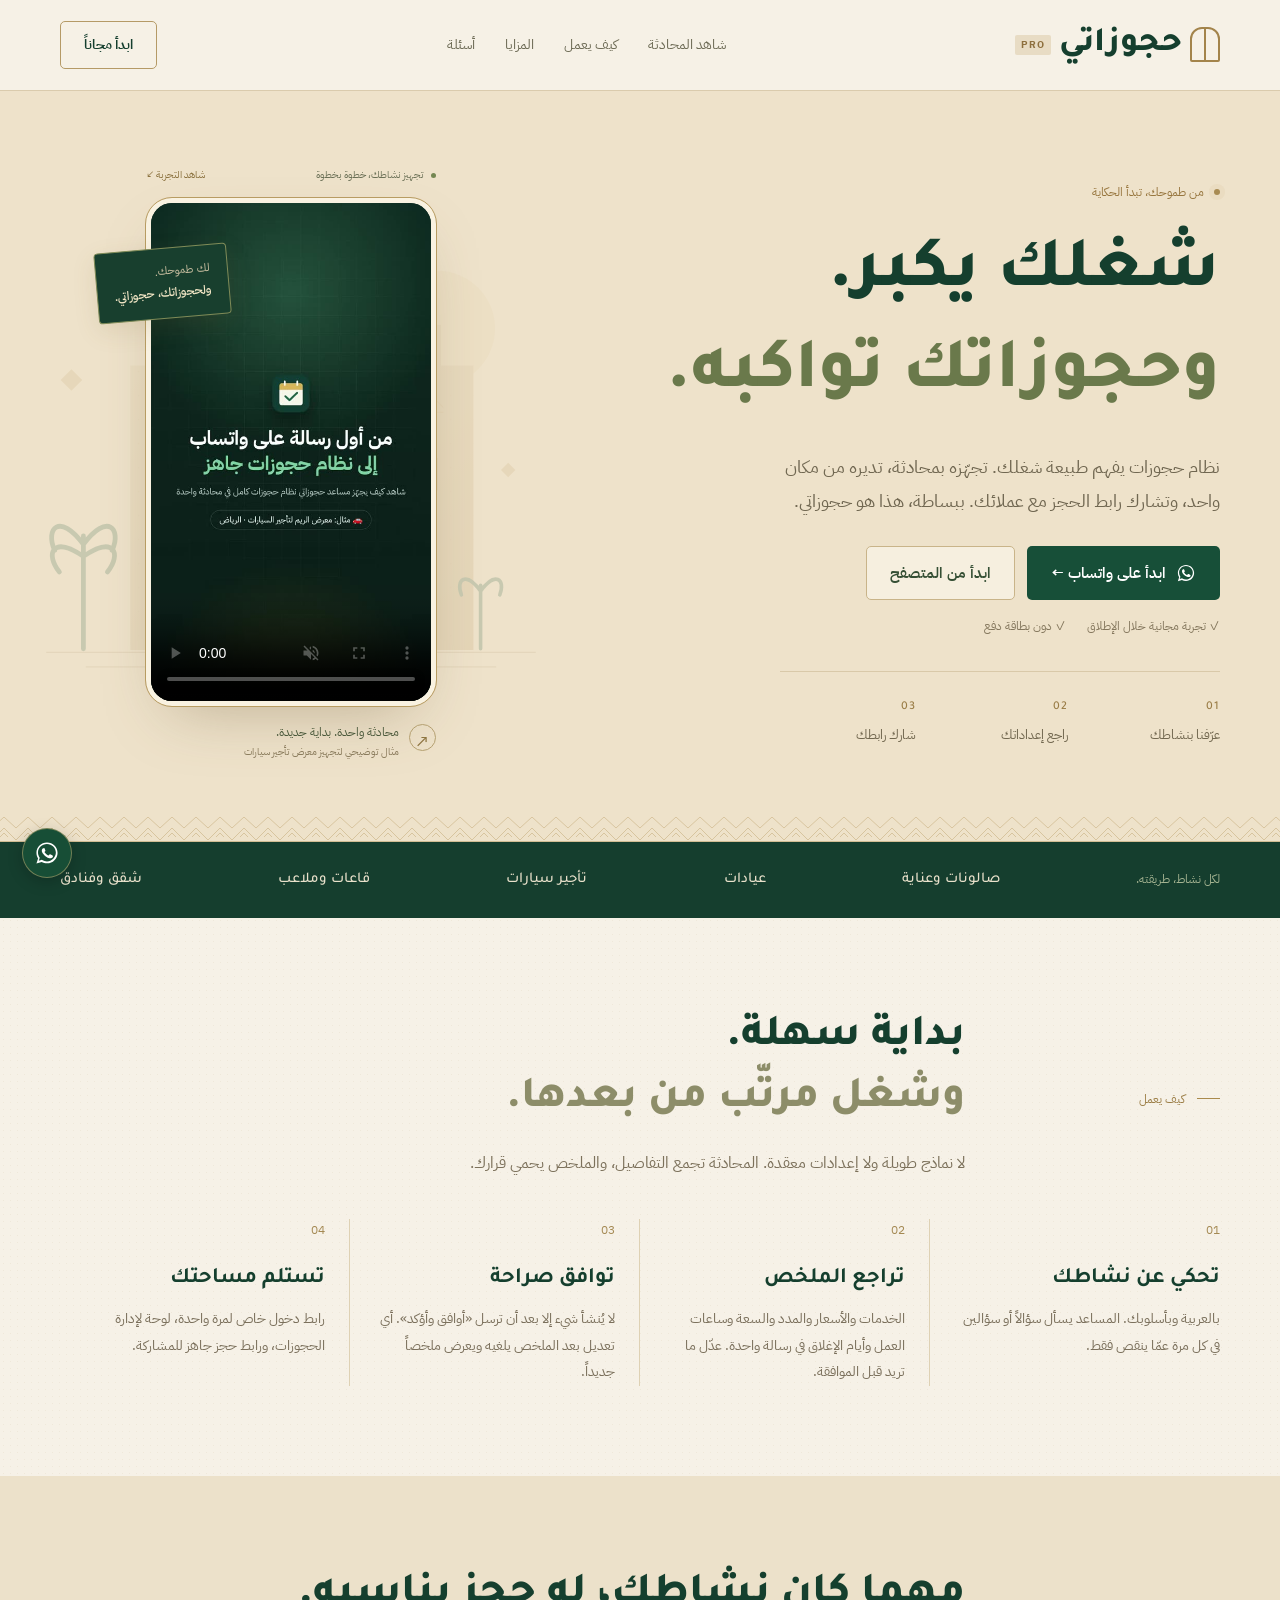
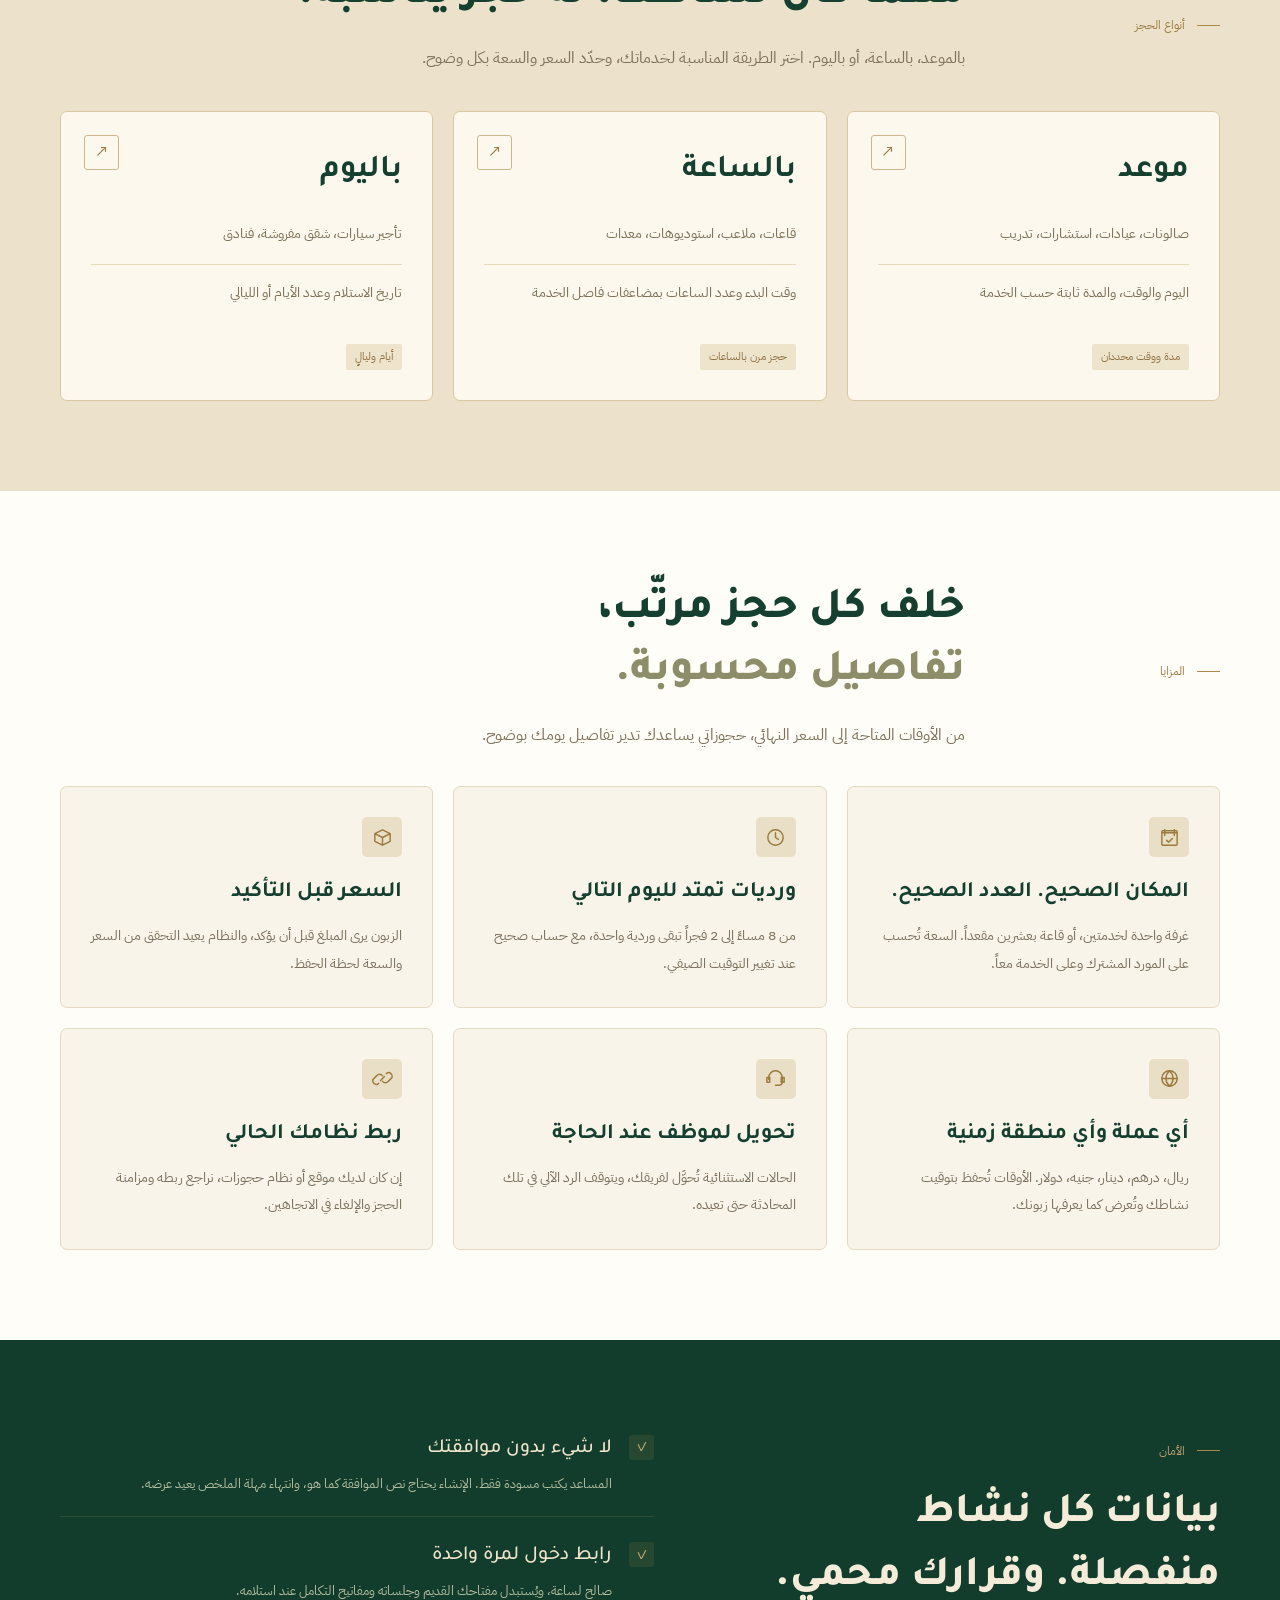
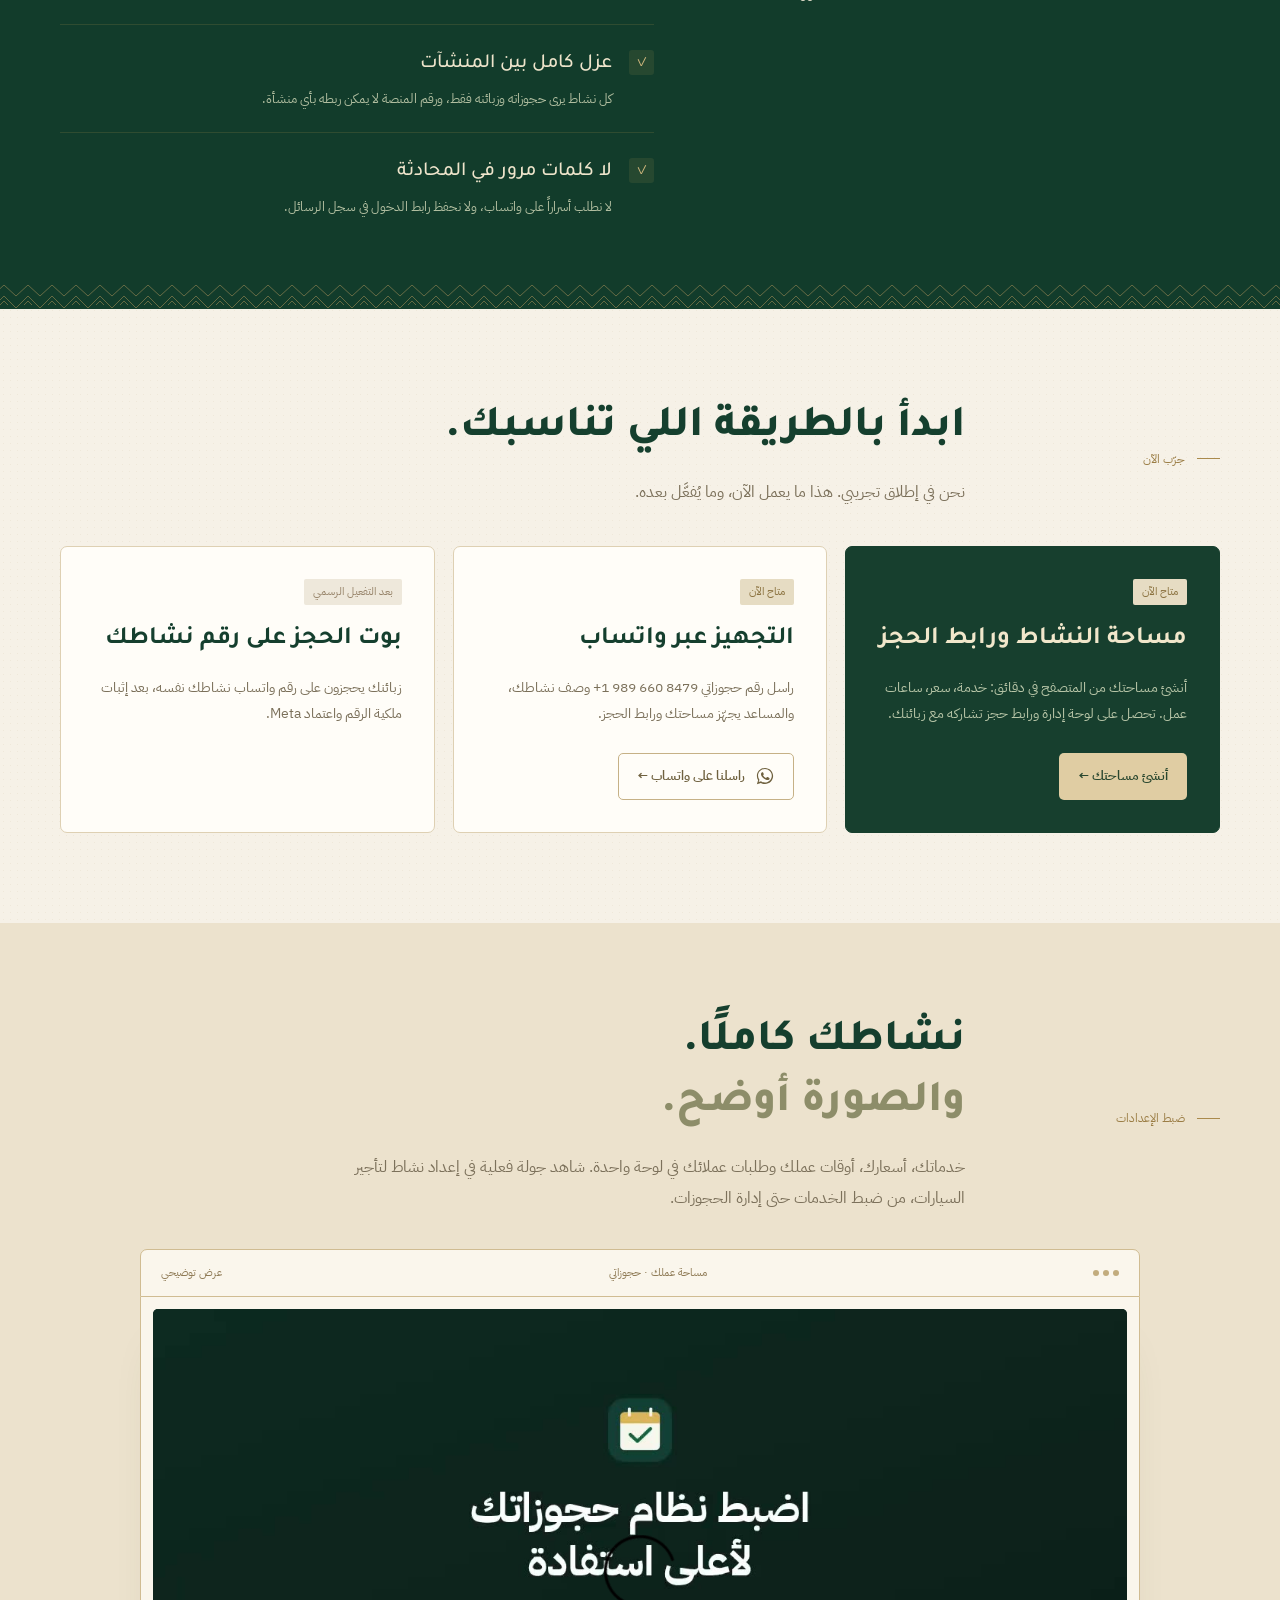
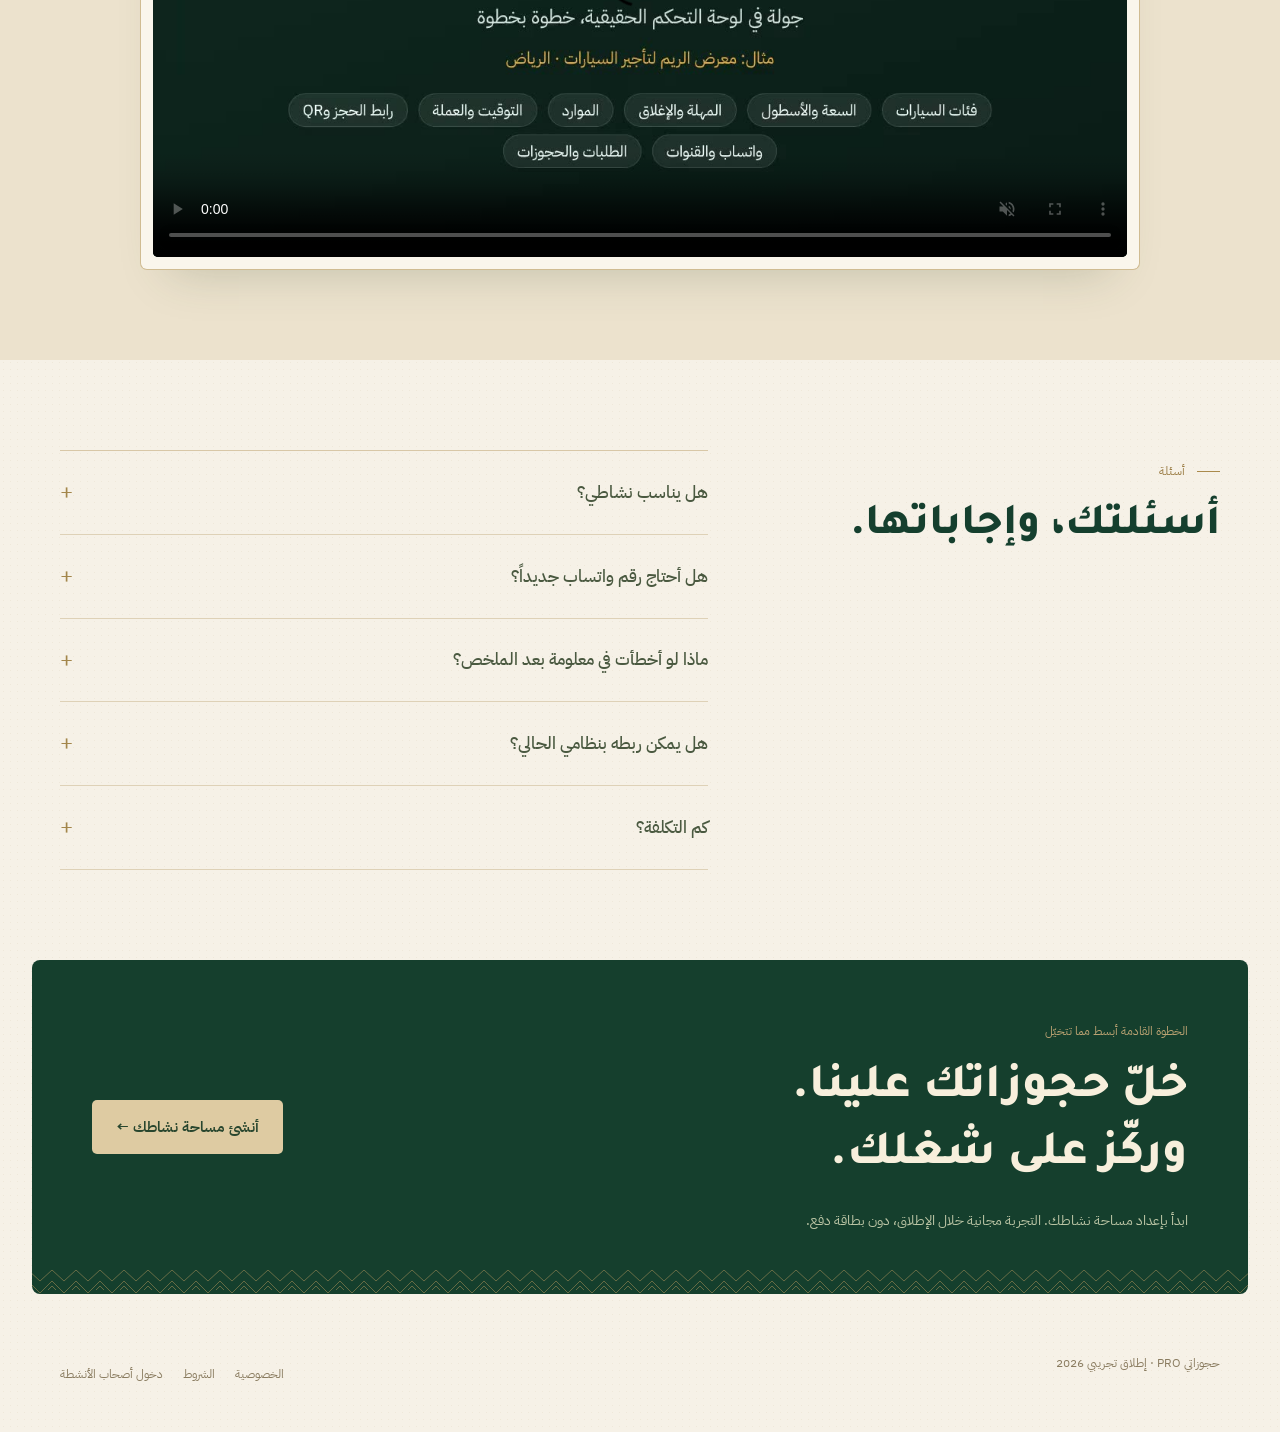
==== commit e9b909e7: "Bring Saudi typography and Najdi-inspired identity to the landing" ====
--- a/index.html
+++ b/index.html
@@ -51,6 +51,8 @@
 
 </style>
 
+<link rel="stylesheet" href="fonts/tajawal.css">
+<link rel="stylesheet" href="saudi.css?v=1">
 </head>
 <body>
 <header class="top">
@@ -70,8 +72,8 @@
   <div class="hero">
     <div class="wrap">
       <div class="copy">
-        <p class="eyebrow">مِن أول رسالة، تبدأ حكاية نشاطك</p>
-        <h1>كل حجز، في مكانه.<br><em>كل وقتك، لشغلك.</em></h1>
+        <p class="eyebrow">من طموحك، تبدأ الحكاية</p>
+        <h1>شغلك يكبر.<br><em>وحجوزاتك تواكبه.</em></h1>
         <p class="lede">نظام حجوزات يفهم طبيعة شغلك. تجهّزه بمحادثة، تديره من مكان واحد، وتشارك رابط الحجز مع عملائك. ببساطة، هذا هو حجوزاتي.</p>
         <div class="ctas">
           <a class="btn solid" href="https://wa.me/19896608479?text=%D9%85%D8%B1%D8%AD%D8%A8%D8%A7%D9%8B%20%D8%A3%D8%B1%D9%8A%D8%AF%20%D8%AA%D8%AC%D9%87%D9%8A%D8%B2%20%D9%86%D8%B4%D8%A7%D8%B7%D9%8A" target="_blank" rel="noopener"><svg class="wa-ico" viewBox="0 0 32 32" aria-hidden="true"><path fill="currentColor" d="M16 3C8.8 3 3 8.7 3 15.8c0 2.5.7 4.9 2 7L3 29l6.4-2c2 1.1 4.3 1.7 6.6 1.7 7.2 0 13-5.7 13-12.8C29 8.7 23.2 3 16 3zm0 23.4c-2.1 0-4.1-.6-5.9-1.7l-.4-.3-3.8 1.2 1.2-3.7-.3-.4c-1.2-1.8-1.9-3.9-1.9-6 0-5.9 4.9-10.6 11-10.6s11 4.8 11 10.6-4.9 10.9-10.9 10.9zm6-7.9c-.3-.2-1.9-.9-2.2-1s-.5-.2-.7.2-.8 1-1 1.2-.4.2-.7.1a8.8 8.8 0 0 1-4.4-3.8c-.3-.6.3-.5 1-1.7.1-.2 0-.4 0-.6l-1-2.4c-.3-.6-.5-.5-.7-.5h-.6c-.2 0-.6.1-.9.4s-1.2 1.1-1.2 2.8 1.2 3.2 1.4 3.5c.2.2 2.4 3.6 5.8 5 2.2.9 3 1 4.1.8.7-.1 1.9-.8 2.2-1.5s.3-1.3.2-1.5c-.1-.1-.3-.2-.6-.4z"/></svg>ابدأ على واتساب ←</a>
@@ -81,7 +83,7 @@
         <div class="hero-benefits"><div><b>01</b><span>عرّفنا بنشاطك</span></div><div><b>02</b><span>راجع إعداداتك</span></div><div><b>03</b><span>شارك رابطك</span></div></div>
       </div>
 
-      <div class="video-stage"><div class="orbit-label" aria-hidden="true">أقل انشغالًا بالتفاصيل.<br><b>أكثر تركيزًا على عملائك.</b></div>
+      <div class="video-stage"><img class="heritage-backdrop" src="design/najdi-gate.svg" alt="" aria-hidden="true"><div class="orbit-label" aria-hidden="true">لك طموحك.<br><b>ولحجوزاتك، حجوزاتي.</b></div>
         <div class="video-heading"><span class="live-dot"></span> تجهيز نشاطك، خطوة بخطوة <span class="video-duration">شاهد التجربة ↙</span></div>
       <div class="clip tall hero-video" id="conversation">
         <video data-lazy-video muted playsinline loop controls preload="metadata" poster="media/whatsapp-demo-cars.jpg" aria-label="فيديو محادثة تجهيز معرض تأجير سيارات في الرياض على واتساب" width="720" height="1280">
--- a/fonts/tajawal.css
+++ b/fonts/tajawal.css
@@ -0,0 +1,21 @@
+@font-face {
+  font-family: "Tajawal";
+  font-style: normal;
+  font-weight: 500;
+  font-display: swap;
+  src: url(./tajawal-0.ttf) format("truetype");
+}
+@font-face {
+  font-family: "Tajawal";
+  font-style: normal;
+  font-weight: 700;
+  font-display: swap;
+  src: url(./tajawal-1.ttf) format("truetype");
+}
+@font-face {
+  font-family: "Tajawal";
+  font-style: normal;
+  font-weight: 800;
+  font-display: swap;
+  src: url(./tajawal-2.ttf) format("truetype");
+}
--- a/saudi.css
+++ b/saudi.css
@@ -0,0 +1,21 @@
+:root{--paper:#f6f1e7;--ink:#153f2e;--muted:#7c725f;--line:#ded2ba;--leaf:#15523a;--sun:#ac8748;--display:"Tajawal",sans-serif}
+body{background-image:radial-gradient(#ae946018 .6px,transparent .6px);background-size:7px 7px}
+h1,h2,h3{font-family:var(--display);font-weight:800;letter-spacing:0;line-height:1.5}
+header.top{background:#f6f1e7f5;border-bottom-color:#dacbad}header.top .wrap{height:90px}.brand{font-size:34px;font-family:var(--display);font-weight:800;letter-spacing:0}.brand::before{content:"";width:26px;height:31px;border:2px solid #a3844b;border-radius:12px 12px 2px 2px;background:linear-gradient(90deg,transparent 46%,#a3844b 46%,#a3844b 53%,transparent 53%)}.brand small{background:#e8dcc4;border:0;color:#8e703e;border-radius:2px;padding:1px 6px}nav.links{color:#6f6d57}header .btn{border-color:#b59a66!important;border-radius:5px}.btn{border-radius:5px;min-height:54px;font-size:15px}.btn.solid{background:#15523a;color:#fff}
+.hero{background:#eee2ca;color:#153f2e;border-bottom:1px solid #d1bd94}.hero::before{display:none}.hero::after{background:url('design/najdi-band.svg') repeat-x bottom;opacity:.8}.hero .wrap{grid-template-columns:1.15fr .85fr;gap:75px;padding-block:60px 64px}.hero .eyebrow{color:#97763e;font-size:12px}.hero .eyebrow::before{background:#a88b52;box-shadow:0 0 0 5px #b08e4512}.hero h1{font-size:clamp(50px,5.6vw,77px);font-weight:800;line-height:1.4;letter-spacing:0;margin-top:22px}.hero h1 em{color:#6a794b}.hero .lede{color:#706751;font-size:18px;line-height:1.9;margin-top:24px;max-width:450px}.hero .btn.solid{background:#174f38;color:#fff}.hero .btn.ghost{border-color:#c9b489;color:#354f34;background:#f6efdf}.hero .note{color:#84775d}.hero-benefits{border-top-color:#c6b28a80;margin-top:34px;padding-top:24px}.hero-benefits b{color:#9a7d47}.hero-benefits span{color:#71674f}
+.video-stage{max-width:290px;margin-inline:20px;isolation:isolate}.heritage-backdrop{position:absolute;width:600px;height:580px;max-width:none;left:50%;top:50%;transform:translate(-50%,-50%);z-index:-1;opacity:.22;pointer-events:none}.hero-video{border:5px solid #f9f2e1;outline:1px solid #b89c62;border-radius:27px;box-shadow:0 25px 65px -25px #6f5a3666}.video-heading{color:#6c7157;font-size:10px}.video-duration{color:#8b723f}.live-dot{background:#748752}.orbit-label{background:#183f2e;color:#d0c4a5;padding:13px 17px;border:1px solid #7f8b58;left:-50px;top:82px;border-radius:4px;font-size:11px;transform:rotate(-5deg);box-shadow:0 8px 24px #806b3422}.orbit-label b{color:#f4e8c7;font-size:12px}.video-caption{color:#4c5a3c;font-size:12px}.video-caption>span:last-child{color:#8b7c5d}.caption-icon{border-color:#b5a071;color:#8d743f}
+.sector-strip{background:#153e2e;border-color:#153e2e}.sector-strip .wrap{padding-block:24px}.sector-strip span{color:#a4b391}.sector-strip b{color:#e9e1cb;font-family:var(--display);font-weight:500;font-size:15px}
+section .wrap{padding-block:90px}.kicker{color:#9b7d45;font-size:12px}.kicker::before{background:#aa8a4c}.sec-head h2{font-size:44px;line-height:1.4}.sec-head h2 em{color:#8d8d69}.sec-head p:not(.kicker){color:#7c715b;line-height:1.95}.steps li{border-color:#ded1b4}.steps li::before{color:#a48953;font-family:var(--body);font-size:12px}.steps h3{font-size:22px;font-weight:700}.steps p{color:#7b705c;font-size:14px}
+#modes{background:#ece1ca}.ledger{gap:20px}.ledger-row{background:#fcf8ee;border-color:#d9c8a4;border-radius:7px;padding:30px}.ledger-row::before{border-radius:3px;border-color:#cdb78a;color:#9c7d44}.ledger-row b{font-family:var(--display);font-size:32px;font-weight:700}.ledger-row span{color:#7d7057}.ledger-row span:nth-child(3){border-top-color:#e6d9be}.ledger-row .unit{background:#eee4cc;color:#907345;border-radius:2px}
+#features{background:#fffdf7}.features{gap:20px}.feat,.feat:nth-child(-n+3),.feat:not(:nth-child(3n)){background:#f8f4e9;border:1px solid #e4d9c3;border-radius:7px;padding:30px}.feature-icon{background:#e9dfc6;color:#9b7a3c;border-radius:5px}.feat h3{font-family:var(--display);font-size:22px;font-weight:700}.feat p{color:#7b705d}
+#trust{background:#123c2b url('design/najdi-band.svg') repeat-x bottom;color:#f4ecd9}#trust h2{font-size:42px;line-height:1.5}#trust .kicker{color:#baa371}.trust div{border-bottom-color:#a58b4a33}.trust div::before{border-radius:3px;color:#d0b77d;background:#b49d5920}.trust b{font-family:var(--display);font-size:20px;font-weight:500;color:#eee4cb}.trust p{color:#b1bea0}
+.card{border-color:#ded0b3;border-radius:7px;background:#fffdf8;padding:32px}.card:first-child{background:#173f2e;border-color:#173f2e;color:#fff}.card:first-child h3{color:#f1e7cb}.card:first-child p{color:#b7c5a7}.card:first-child .btn{background:#e0cda3;color:#29472f}.card h3{font-family:var(--display);font-size:25px;font-weight:700}.card p{color:#7b705a}.pill{background:#e6dcc3;color:#8a713e;border-radius:2px}.pill.soon{background:#eee8db;color:#98856b}.card:nth-child(2) .btn{border-color:#c6b186;color:#6f613f}
+#setup{background:#ece2cd}.workspace-bar{border-color:#d0bc92;background:#faf6ec;border-radius:7px 7px 0 0;color:#8f7b56}.workspace-bar i{background:#c2ac7d}.watch.wide{background:#faf6ec;border-color:#d0bc92;border-radius:0 0 7px 7px}.clip{border-radius:5px}
+.faq{border-top-color:#d8c7a7}details{border-bottom-color:#ded1b7}summary{font-size:17px;color:#4a5940}summary::after{color:#a3864b}details p{color:#7f725b}
+.final .wrap{border-radius:8px;background:#153f2d url('design/najdi-band.svg') repeat-x bottom;color:#f7efdc;padding:60px}.final h2{font-family:var(--display);font-size:48px;font-weight:800;line-height:1.4}.final .final-kicker{color:#baa272}.final p:not(.final-kicker){color:#bbc5a5}.final .btn{background:#decba2;color:#28462e}footer .wrap{color:#8a7c60}.wa-float{background:#174e36;border-color:#d0b57980}
+@media(max-width:1050px){.hero .wrap{gap:45px}.hero h1{font-size:63px}.video-stage{margin-inline:10px}.orbit-label{left:-28px}.sec-head h2{font-size:38px}.card{padding:25px}.card h3{font-size:22px}}
+@media(max-width:850px){.hero .wrap{grid-template-columns:1fr;gap:48px;padding-block:40px 48px}.hero .copy{max-width:640px}.hero h1{font-size:66px}.hero .lede{max-width:540px}.video-stage{max-width:310px}.heritage-backdrop{height:600px;width:550px}.sector-strip b{font-size:14px}.features{gap:16px}.feat{padding:24px}.sec-head h2{font-size:36px}#trust h2{font-size:36px}.final h2{font-size:40px}.final .wrap{padding:40px}section .wrap{padding-block:60px}}
+@media(max-width:640px){header.top .wrap{height:77px}.brand{font-size:29px}.brand::before{height:25px;width:21px}.brand small{font-size:8px}.hero h1{font-size:clamp(44px,12vw,60px);line-height:1.35}.hero .lede{font-size:16px;line-height:1.95}.hero .eyebrow{font-size:11px}.hero .btn{font-size:14px}.hero .note{font-size:10px}.hero-benefits{padding-top:21px;margin-top:28px}.hero-benefits span{font-size:11px}.video-stage{max-width:280px}.orbit-label{left:-18px;font-size:10px}.orbit-label b{font-size:11px}.hero-video{border-radius:25px}.sector-strip .wrap{gap:12px 23px}.sector-strip b{font-size:13px}.sec-head h2{font-size:33px}.sec-head p:not(.kicker){font-size:14px}.steps h3{font-size:20px}.steps p{font-size:13px}.features{gap:12px}.feat,.feat:nth-child(-n+3),.feat:not(:nth-child(3n)){padding:23px;border:1px solid #e4d9c3}.feat h3{font-size:21px}.feature-icon{margin-bottom:12px}.feat p{font-size:13px}.ledger-row b{font-size:29px}.trust b{font-size:20px}#trust h2{font-size:34px}.card h3{font-size:25px}.final h2{font-size:36px}.final .wrap{padding:30px 25px}.final .btn{min-height:52px}summary{font-size:15px}}
+.hero .hero-video{border-radius:26px}
+@media(max-width:640px){.hero h1 em{font-size:.82em}}
+@media(max-width:360px){.hero h1 em{font-size:.74em}}
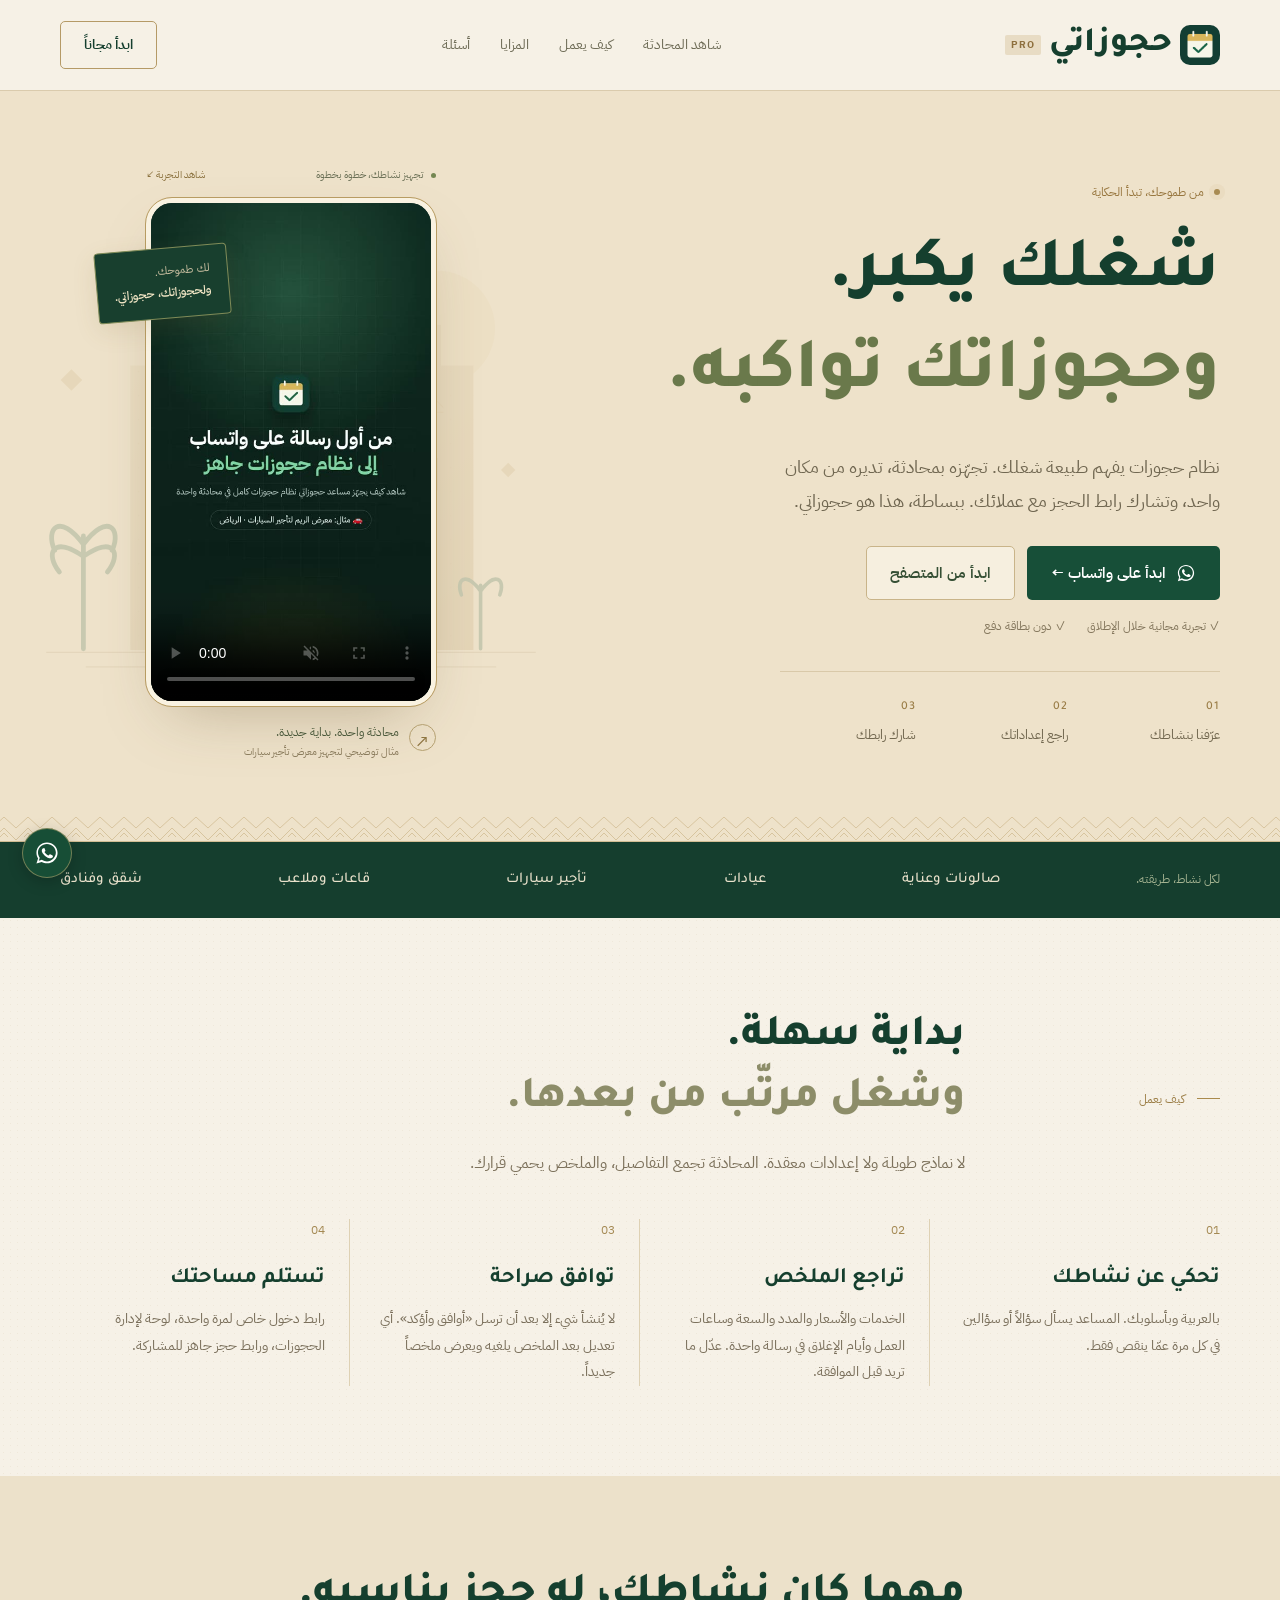
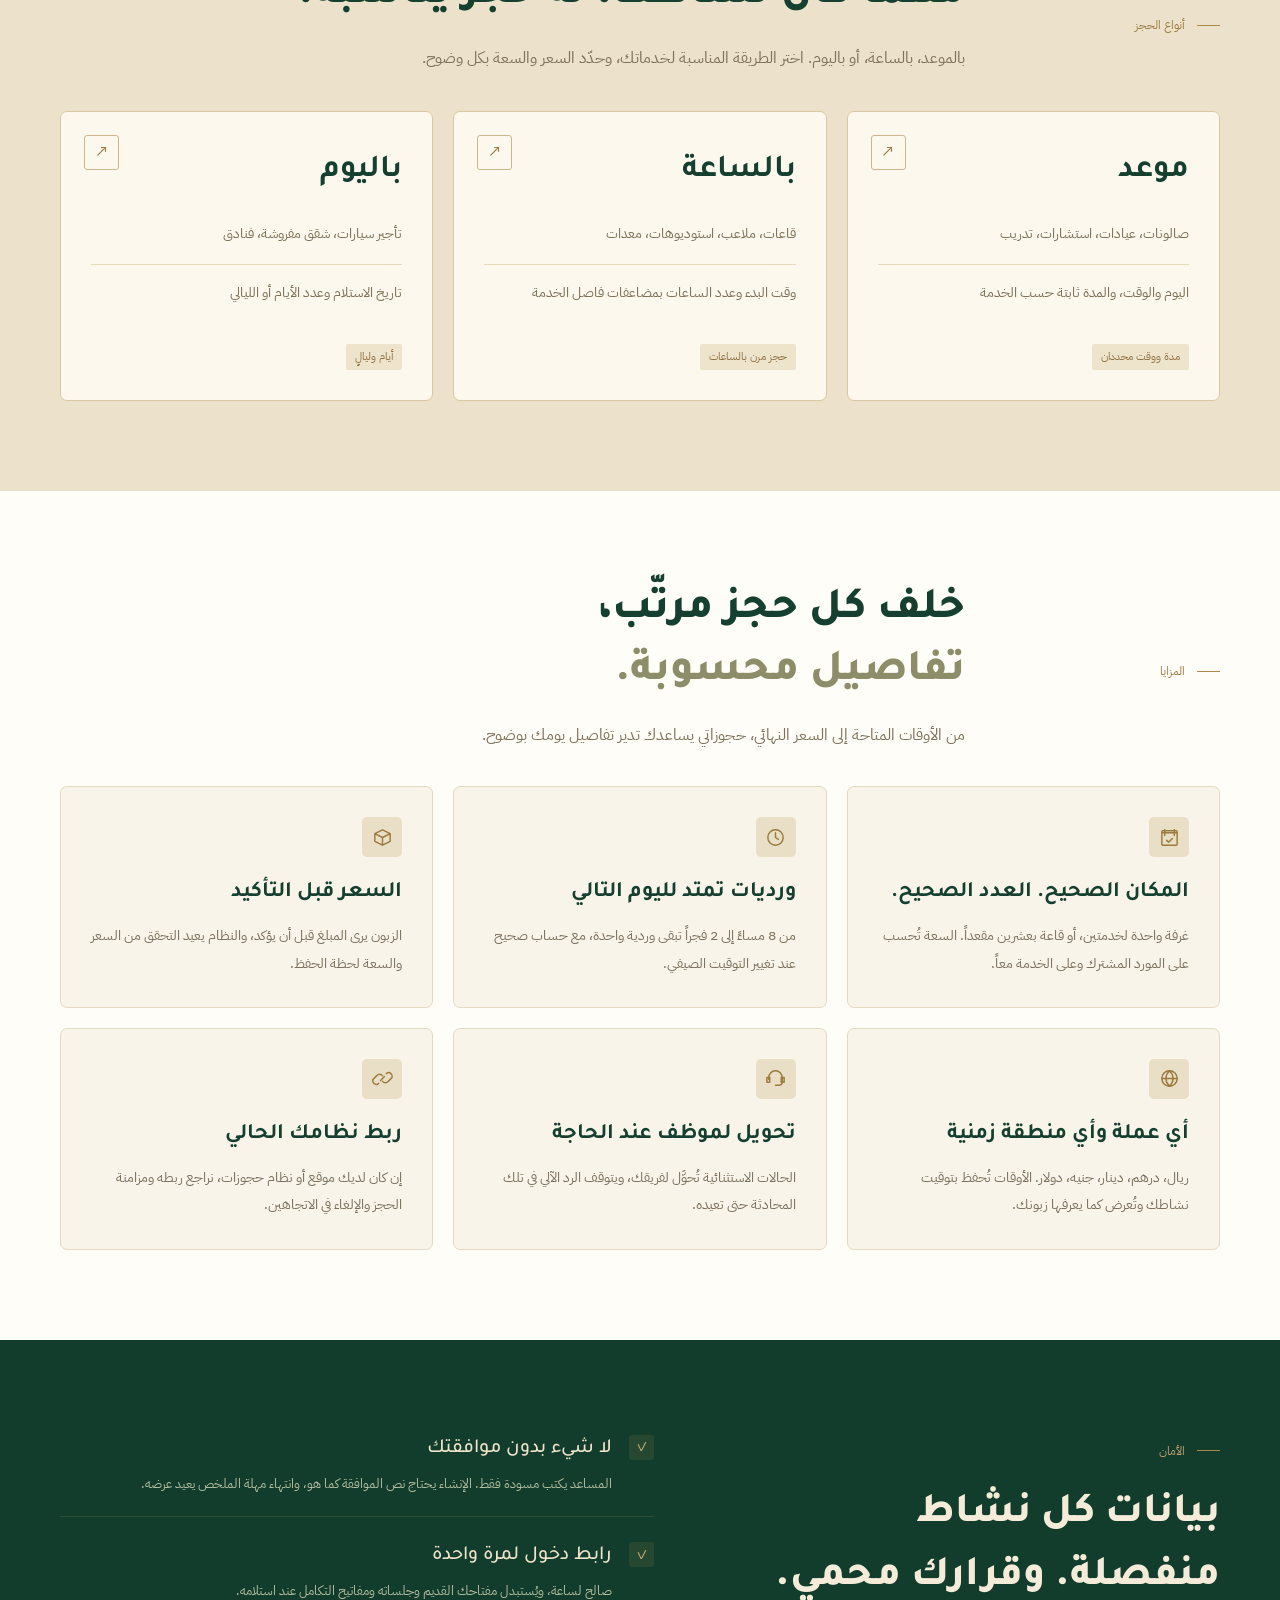
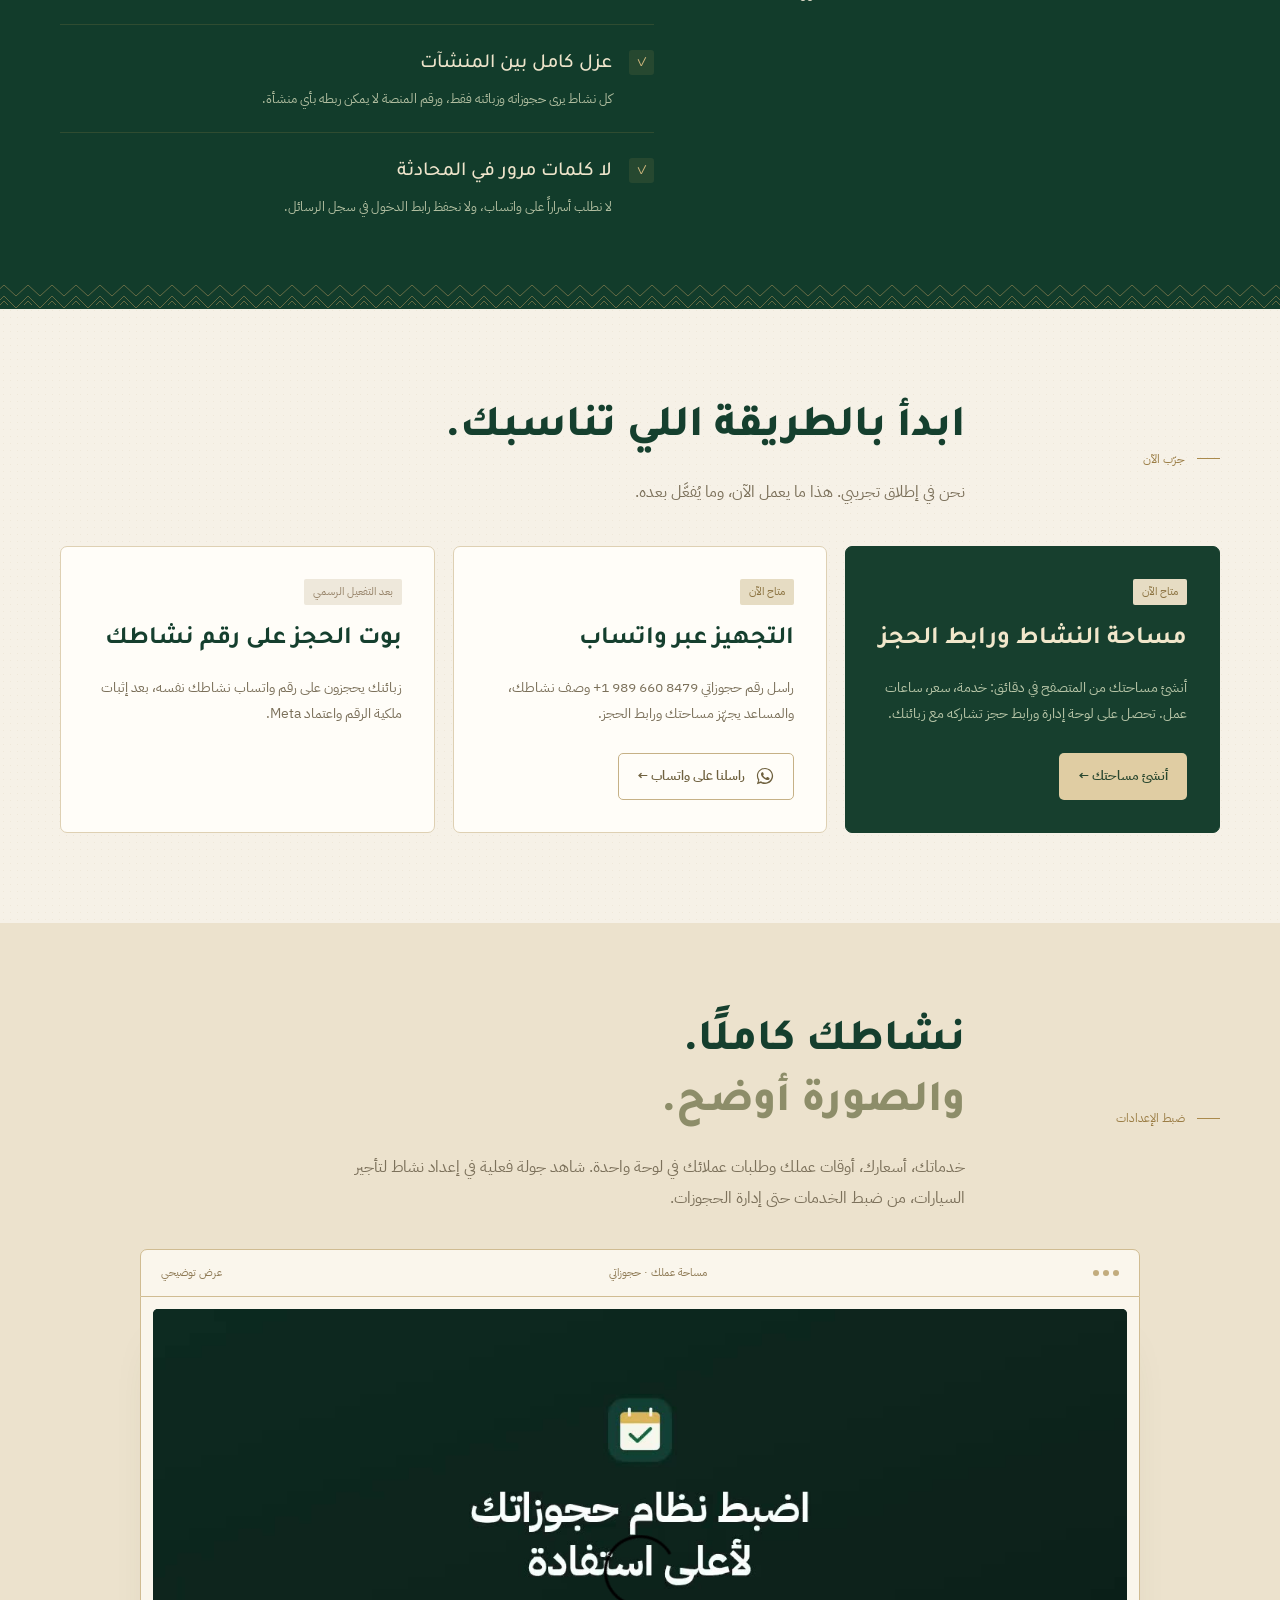
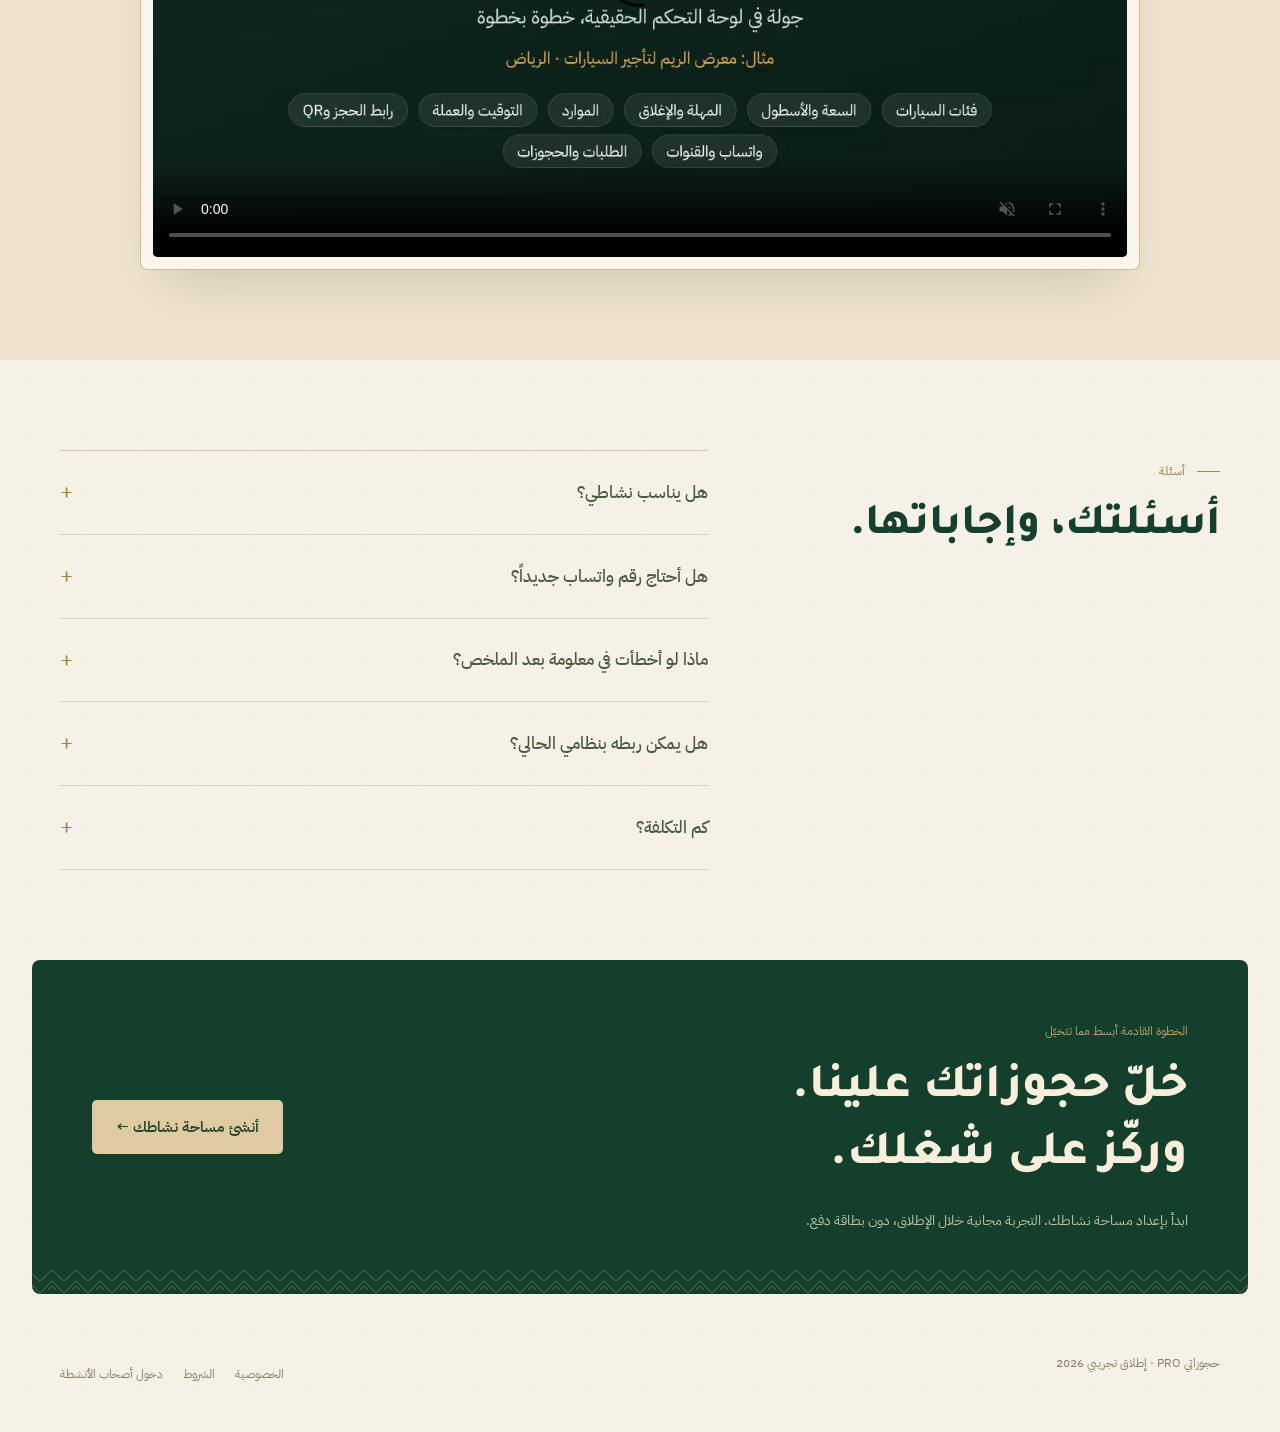
==== commit 106192f8: "Show Hajozati project icon in landing wordmark" ====
--- a/index.html
+++ b/index.html
@@ -1,292 +1,1872 @@
 <!doctype html>
 <html lang="ar" dir="rtl">
-<head>
-<meta charset="utf-8">
-<meta name="viewport" content="width=device-width, initial-scale=1, viewport-fit=cover">
-<link rel="canonical" href="https://abukamil.github.io/hajozati-landing/">
-<link rel="icon" type="image/png" href="app-icon.png">
-<link rel="apple-touch-icon" href="app-icon.png">
-<meta name="theme-color" content="#102b26">
-<meta property="og:type" content="website">
-<meta property="og:locale" content="ar_AR">
-<meta property="og:site_name" content="حجوزاتي PRO">
-<meta property="og:title" content="حجوزاتي | حجوزات نشاطك على رقمك">
-<meta property="og:description" content="حجوزاتي: نظام حجوزات لأي نشاط، تجهّزه من محادثة واتساب وتشارك رابط الحجز مع زبائنك اليوم.">
-<meta property="og:url" content="https://abukamil.github.io/hajozati-landing/">
-<meta property="og:image" content="https://abukamil.github.io/hajozati-landing/social-card.png">
-<meta property="og:image:type" content="image/png">
-<meta property="og:image:width" content="1200">
-<meta property="og:image:height" content="630">
-<meta property="og:image:alt" content="حجوزاتي: كل مواعيد نشاطك في مساحة واحدة">
-<meta name="twitter:card" content="summary_large_image">
-<meta name="twitter:title" content="حجوزاتي | حجوزات نشاطك على رقمك">
-<meta name="twitter:description" content="حجوزاتي: نظام حجوزات لأي نشاط، تجهّزه من محادثة واتساب وتشارك رابط الحجز مع زبائنك اليوم.">
-<meta name="twitter:image" content="https://abukamil.github.io/hajozati-landing/social-card.png">
-<title>حجوزاتي PRO</title>
-<meta name="description" content="حجوزاتي: نظام حجوزات لأي نشاط، تجهّزه من محادثة واتساب وتشارك رابط الحجز مع زبائنك اليوم.">
-<link rel="preconnect" href="https://fonts.googleapis.com">
-<link rel="preconnect" href="https://fonts.gstatic.com" crossorigin>
-<link rel="stylesheet" href="https://fonts.googleapis.com/css2?family=Readex+Pro:wght@400;500;600;700&family=IBM+Plex+Sans+Arabic:wght@400;500;600;700&family=IBM+Plex+Mono:wght@500&display=swap">
-<style>
+  <head>
+    <meta charset="utf-8" />
+    <meta
+      name="viewport"
+      content="width=device-width, initial-scale=1, viewport-fit=cover"
+    />
+    <link rel="canonical" href="https://abukamil.github.io/hajozati-landing/" />
+    <link rel="icon" type="image/png" href="app-icon.png" />
+    <link rel="apple-touch-icon" href="app-icon.png" />
+    <meta name="theme-color" content="#102b26" />
+    <meta property="og:type" content="website" />
+    <meta property="og:locale" content="ar_AR" />
+    <meta property="og:site_name" content="حجوزاتي PRO" />
+    <meta property="og:title" content="حجوزاتي | حجوزات نشاطك على رقمك" />
+    <meta
+      property="og:description"
+      content="حجوزاتي: نظام حجوزات لأي نشاط، تجهّزه من محادثة واتساب وتشارك رابط الحجز مع زبائنك اليوم."
+    />
+    <meta
+      property="og:url"
+      content="https://abukamil.github.io/hajozati-landing/"
+    />
+    <meta
+      property="og:image"
+      content="https://abukamil.github.io/hajozati-landing/social-card.png"
+    />
+    <meta property="og:image:type" content="image/png" />
+    <meta property="og:image:width" content="1200" />
+    <meta property="og:image:height" content="630" />
+    <meta
+      property="og:image:alt"
+      content="حجوزاتي: كل مواعيد نشاطك في مساحة واحدة"
+    />
+    <meta name="twitter:card" content="summary_large_image" />
+    <meta name="twitter:title" content="حجوزاتي | حجوزات نشاطك على رقمك" />
+    <meta
+      name="twitter:description"
+      content="حجوزاتي: نظام حجوزات لأي نشاط، تجهّزه من محادثة واتساب وتشارك رابط الحجز مع زبائنك اليوم."
+    />
+    <meta
+      name="twitter:image"
+      content="https://abukamil.github.io/hajozati-landing/social-card.png"
+    />
+    <title>حجوزاتي PRO</title>
+    <meta
+      name="description"
+      content="حجوزاتي: نظام حجوزات لأي نشاط، تجهّزه من محادثة واتساب وتشارك رابط الحجز مع زبائنك اليوم."
+    />
+    <link rel="preconnect" href="https://fonts.googleapis.com" />
+    <link rel="preconnect" href="https://fonts.gstatic.com" crossorigin />
+    <link
+      rel="stylesheet"
+      href="https://fonts.googleapis.com/css2?family=Readex+Pro:wght@400;500;600;700&family=IBM+Plex+Sans+Arabic:wght@400;500;600;700&family=IBM+Plex+Mono:wght@500&display=swap"
+    />
+    <style>
+      :root {
+        --paper: #f5f5ef;
+        --panel: #fff;
+        --ink: #17362e;
+        --muted: #6b7770;
+        --line: #dce2d9;
+        --leaf: #205c47;
+        --sun: #b1cc71;
+        --chat: #102d26;
+        --display: "Readex Pro", sans-serif;
+        --body: "IBM Plex Sans Arabic", sans-serif;
+        color-scheme: light;
+      }
+      * {
+        box-sizing: border-box;
+      }
+      html {
+        scroll-padding-top: 100px;
+      }
+      body {
+        margin: 0;
+        background: var(--paper);
+        color: var(--ink);
+        font: 17px/1.85 var(--body);
+        -webkit-font-smoothing: antialiased;
+      }
+      a {
+        color: inherit;
+      }
+      p,
+      h1,
+      h2,
+      h3 {
+        margin: 0;
+      }
+      h1,
+      h2,
+      h3 {
+        font-family: var(--display);
+        font-weight: 500;
+        line-height: 1.6;
+        letter-spacing: -0.6px;
+        text-wrap: balance;
+      }
+      h2 em {
+        font-style: normal;
+        color: #7b8d7c;
+      }
+      .wrap {
+        width: 100%;
+        max-width: 1240px;
+        padding-inline: 40px;
+        margin-inline: auto;
+      }
+      button,
+      a,
+      summary {
+        -webkit-tap-highlight-color: transparent;
+      }
+      :focus-visible {
+        outline: 3px solid #98b746;
+        outline-offset: 5px;
+      }
+      a {
+        text-decoration: none;
+      }
+      .btn {
+        display: inline-flex;
+        align-items: center;
+        justify-content: center;
+        gap: 10px;
+        min-height: 52px;
+        border-radius: 9px;
+        padding: 12px 23px;
+        font-size: 15px;
+        font-weight: 600;
+        line-height: 1.6;
+        border: 1px solid transparent;
+        transition:
+          transform 0.2s,
+          background 0.2s;
+      }
+      .btn:hover {
+        transform: translateY(-2px);
+      }
+      .btn.solid {
+        background: var(--leaf);
+        color: #fff;
+      }
+      .btn.ghost {
+        border-color: var(--line);
+        background: transparent;
+      }
+      .wa-ico {
+        width: 20px;
+        height: 20px;
+        flex: none;
+      }
+      header.top {
+        position: sticky;
+        top: 0;
+        z-index: 30;
+        background: #f5f5eff5;
+        backdrop-filter: blur(16px);
+        border-bottom: 1px solid #dde2d7;
+      }
+      header.top .wrap {
+        height: 84px;
+        display: flex;
+        align-items: center;
+        justify-content: space-between;
+        gap: 22px;
+      }
+      .brand {
+        font-family: var(--display);
+        font-size: 28px;
+        font-weight: 700;
+        display: flex;
+        align-items: center;
+        gap: 8px;
+        letter-spacing: -1px;
+      }
+      .brand small {
+        font-family: var(--body);
+        font-size: 10px;
+        letter-spacing: 1px;
+        color: #40634f;
+        border: 1px solid #bac9b3;
+        border-radius: 4px;
+        padding: 0 5px;
+      }
+      nav.links {
+        display: flex;
+        gap: 30px;
+        font-size: 14px;
+        color: #596c5e;
+      }
+      nav.links a:hover {
+        color: var(--leaf);
+      }
+      header .btn {
+        background: transparent !important;
+        border: 1px solid #b7c5b1 !important;
+        color: var(--ink) !important;
+        font-size: 14px;
+        min-height: 44px;
+      }
+      .hero {
+        background: #102d26;
+        color: #fff;
+        position: relative;
+        isolation: isolate;
+        overflow: hidden;
+      }
+      .hero::before {
+        content: "";
+        position: absolute;
+        width: 650px;
+        height: 650px;
+        left: -240px;
+        top: 0;
+        border: 1px solid #d3ebad14;
+        border-radius: 50%;
+        box-shadow:
+          0 0 0 95px #d3ebad05,
+          0 0 0 190px #d3ebad04;
+        z-index: -1;
+      }
+      .hero::after {
+        content: "";
+        position: absolute;
+        inset: 0;
+        background: radial-gradient(
+          ellipse at 30% 50%,
+          #36533d55,
+          transparent 60%
+        );
+        z-index: -1;
+      }
+      .hero .wrap {
+        display: grid;
+        grid-template-columns: 1.18fr 0.82fr;
+        gap: 80px;
+        align-items: center;
+        padding-block: 48px 56px;
+      }
+      .hero .copy {
+        padding-block: 30px;
+        min-width: 0;
+      }
+      .eyebrow {
+        font-size: 13px;
+        display: flex;
+        align-items: center;
+        gap: 10px;
+        color: #d9e4c3;
+      }
+      .eyebrow::before {
+        content: "";
+        height: 6px;
+        width: 6px;
+        border-radius: 50%;
+        background: #c2de8a;
+        box-shadow: 0 0 0 5px #b5d27712;
+      }
+      .hero h1 {
+        font-size: clamp(38px, 4.15vw, 57px);
+        margin-top: 26px;
+        line-height: 1.65;
+        letter-spacing: -1.4px;
+      }
+      .hero h1 em {
+        color: #c6dc9d;
+        font-style: normal;
+      }
+      .hero .lede {
+        font-size: 18px;
+        line-height: 2;
+        color: #bbc9bf;
+        max-width: 470px;
+        margin-top: 23px;
+      }
+      .ctas {
+        display: flex;
+        flex-wrap: wrap;
+        gap: 12px;
+        margin-top: 28px;
+      }
+      .hero .btn.solid {
+        background: #d2e8ac;
+        color: #19382d;
+      }
+      .hero .btn.ghost {
+        color: #e9ede2;
+        border-color: #627361;
+        background: #ffffff04;
+      }
+      .hero .note {
+        margin-top: 15px;
+        font-size: 12px;
+        color: #9caf9f;
+      }
+      .hero .note span {
+        margin-inline-start: 18px;
+      }
+      .hero-benefits {
+        display: grid;
+        grid-template-columns: repeat(3, 1fr);
+        gap: 16px;
+        margin-top: 40px;
+        padding-top: 23px;
+        border-top: 1px solid #b9ccab26;
+        max-width: 440px;
+      }
+      .hero-benefits div {
+        display: flex;
+        flex-direction: column;
+        gap: 4px;
+      }
+      .hero-benefits b {
+        font-family: var(--display);
+        font-size: 12px;
+        font-weight: 400;
+        letter-spacing: 1px;
+        color: #b0c994;
+      }
+      .hero-benefits span {
+        font-size: 13px;
+        color: #d1dccd;
+      }
+      .video-stage {
+        position: relative;
+        width: 100%;
+        max-width: 307px;
+        justify-self: center;
+      }
+      .video-heading {
+        display: flex;
+        align-items: center;
+        gap: 7px;
+        font-size: 11px;
+        color: #bdcdbd;
+        margin-bottom: 13px;
+      }
+      .video-duration {
+        margin-inline-start: auto;
+        color: #c4da9d;
+      }
+      .live-dot {
+        width: 5px;
+        height: 5px;
+        background: #c2db94;
+        border-radius: 50%;
+      }
+      .clip {
+        overflow: hidden;
+        border-radius: 18px;
+        background: var(--chat);
+      }
+      .clip video {
+        display: block;
+        width: 100%;
+        height: auto;
+      }
+      .clip.tall video {
+        aspect-ratio: 9/16;
+        object-fit: contain;
+      }
+      .clip.wide video {
+        aspect-ratio: 16/9;
+      }
+      .hero-video {
+        border: 5px solid #e3e9d6;
+        border-radius: 26px;
+        box-shadow: 0 26px 55px #0005;
+        position: relative;
+      }
+      .video-caption {
+        font-size: 13px;
+        margin-top: 15px;
+        position: relative;
+        padding-inline-start: 37px;
+        color: #eff3e9;
+      }
+      .video-caption > span:last-child {
+        display: block;
+        font-size: 10px;
+        color: #8ea991;
+      }
+      .caption-icon {
+        position: absolute;
+        inset-inline-start: 0;
+        top: 3px;
+        width: 27px;
+        height: 27px;
+        border: 1px solid #6c845b;
+        border-radius: 50%;
+        display: grid;
+        place-items: center;
+        color: #b8d18d;
+        font-size: 18px;
+      }
+      .orbit-label {
+        position: absolute;
+        left: -66px;
+        top: 60px;
+        z-index: 2;
+        background: #f0f2e6;
+        color: #6d7b6a;
+        padding: 12px 16px;
+        border-radius: 9px;
+        font-size: 10px;
+        box-shadow: 0 8px 30px #0002;
+        transform: rotate(-6deg);
+        pointer-events: none;
+      }
+      .orbit-label b {
+        display: block;
+        color: #294937;
+        font-weight: 500;
+        font-size: 11px;
+      }
+      .sector-strip {
+        background: #e9ecdf;
+        border-bottom: 1px solid #d9dfce;
+      }
+      .sector-strip .wrap {
+        display: flex;
+        align-items: center;
+        justify-content: space-between;
+        gap: 24px;
+        padding-block: 25px;
+      }
+      .sector-strip span {
+        font-size: 12px;
+        color: #72816c;
+      }
+      .sector-strip b {
+        font-family: var(--display);
+        font-size: 13px;
+        font-weight: 400;
+        color: #53624c;
+      }
+      section .wrap {
+        padding-block: 88px;
+      }
+      .sec-head {
+        display: grid;
+        grid-template-columns: 220px 1fr;
+        gap: 35px;
+      }
+      .kicker {
+        display: flex;
+        align-items: center;
+        gap: 12px;
+        font-size: 13px;
+        color: #708169;
+        padding-top: 10px;
+      }
+      .kicker::before {
+        content: "";
+        width: 23px;
+        height: 1px;
+        background: #8b9b6b;
+      }
+      .sec-head h2 {
+        font-size: clamp(27px, 3.2vw, 40px);
+      }
+      .sec-head p:not(.kicker) {
+        font-size: 16px;
+        color: var(--muted);
+        max-width: 640px;
+        margin-top: 16px;
+      }
+      .steps {
+        display: grid;
+        grid-template-columns: repeat(4, 1fr);
+        list-style: none;
+        counter-reset: step;
+        padding: 0;
+        margin: 40px 0 0;
+        gap: 0;
+      }
+      .steps li {
+        counter-increment: step;
+        padding: 0 24px;
+        border-inline-start: 1px solid #d6dece;
+      }
+      .steps li:first-child {
+        padding-inline-start: 0;
+        border: 0;
+      }
+      .steps li::before {
+        content: "0" counter(step);
+        font-family: var(--display);
+        font-size: 12px;
+        color: #86936f;
+        display: block;
+        margin-bottom: 22px;
+      }
+      .steps h3 {
+        font-size: 18px;
+      }
+      .steps p {
+        font-size: 14px;
+        color: var(--muted);
+        margin-top: 10px;
+        line-height: 1.9;
+      }
+      #modes {
+        background: #e9eddf;
+      }
+      .ledger {
+        display: grid;
+        grid-template-columns: repeat(3, 1fr);
+        gap: 18px;
+        margin-top: 36px;
+      }
+      .ledger-row {
+        background: #f7f8f2;
+        border: 1px solid #d6ddcb;
+        border-radius: 14px;
+        padding: 28px;
+        display: flex;
+        flex-direction: column;
+        align-items: flex-start;
+        gap: 12px;
+        position: relative;
+        min-width: 0;
+      }
+      .ledger-row::before {
+        content: "↗";
+        position: absolute;
+        left: 23px;
+        top: 23px;
+        width: 33px;
+        height: 33px;
+        border: 1px solid #ced8bf;
+        border-radius: 50%;
+        display: grid;
+        place-items: center;
+        color: #748b58;
+      }
+      .ledger-row b {
+        font-family: var(--display);
+        font-size: 26px;
+        font-weight: 500;
+        margin-bottom: 8px;
+      }
+      .ledger-row span {
+        font-size: 14px;
+        color: #697562;
+      }
+      .ledger-row span:nth-child(3) {
+        border-top: 1px solid #dde4d3;
+        padding-top: 15px;
+        margin-top: 5px;
+        width: 100%;
+        min-height: 68px;
+      }
+      .ledger-row .unit {
+        font-size: 11px;
+        color: #42623a;
+        background: #e9efdf;
+        padding: 3px 9px;
+        border-radius: 4px;
+      }
+      #features {
+        background: #fafbf7;
+      }
+      .features {
+        display: grid;
+        grid-template-columns: repeat(3, 1fr);
+        gap: 0;
+        margin-top: 35px;
+      }
+      .feat {
+        padding: 30px;
+        border-bottom: 1px solid var(--line);
+        min-width: 0;
+      }
+      .feat:nth-child(-n + 3) {
+        border-top: 1px solid var(--line);
+      }
+      .feat:not(:nth-child(3n)) {
+        border-inline-end: 1px solid var(--line);
+      }
+      .feature-icon {
+        display: grid;
+        place-items: center;
+        width: 40px;
+        height: 40px;
+        background: #edf0e4;
+        border-radius: 10px;
+        color: #56733e;
+        margin-bottom: 20px;
+      }
+      .feature-icon svg {
+        width: 23px;
+        height: 23px;
+      }
+      .feat h3 {
+        font-size: 17px;
+      }
+      .feat p {
+        font-size: 14px;
+        color: var(--muted);
+        line-height: 1.95;
+        margin-top: 12px;
+      }
+      #trust {
+        background: #15362b;
+        color: #edf2e3;
+      }
+      #trust .wrap {
+        display: grid;
+        grid-template-columns: 0.9fr 1.1fr;
+        gap: 80px;
+      }
+      #trust .sec-head {
+        display: flex;
+        flex-direction: column;
+        gap: 22px;
+      }
+      #trust .kicker {
+        color: #a6be8b;
+      }
+      #trust h2 {
+        font-size: 34px;
+        line-height: 1.8;
+      }
+      .trust {
+        display: grid;
+        gap: 20px;
+      }
+      .trust div {
+        display: flex;
+        gap: 17px;
+        padding-bottom: 20px;
+        border-bottom: 1px solid #d6e4bf26;
+      }
+      .trust div:last-child {
+        border: 0;
+        padding: 0;
+      }
+      .trust div::before {
+        content: "✓";
+        display: grid;
+        place-items: center;
+        flex: none;
+        width: 25px;
+        height: 25px;
+        border-radius: 50%;
+        background: #d1e6a918;
+        color: #bad496;
+        font-size: 13px;
+        margin-top: 5px;
+      }
+      .trust p {
+        font-size: 13px;
+        color: #a8bfac;
+        line-height: 1.9;
+      }
+      .trust b {
+        display: block;
+        color: #e5eddc;
+        font-size: 16px;
+        font-weight: 500;
+        margin-bottom: 4px;
+      }
+      .status {
+        display: grid;
+        grid-template-columns: repeat(3, 1fr);
+        gap: 18px;
+        margin-top: 38px;
+      }
+      .card {
+        border: 1px solid #dce2d1;
+        background: #fff;
+        padding: 30px;
+        border-radius: 14px;
+        display: flex;
+        align-items: flex-start;
+        flex-direction: column;
+        gap: 16px;
+        min-width: 0;
+      }
+      .card:first-child {
+        background: #e7eddc;
+        border-color: #cad6b5;
+      }
+      .pill {
+        font-size: 11px;
+        padding: 3px 9px;
+        border-radius: 4px;
+        display: inline-block;
+        color: #51703c;
+        background: #dae8ca;
+      }
+      .pill.soon {
+        background: #efede5;
+        color: #857755;
+      }
+      .card h3 {
+        font-size: 20px;
+      }
+      .card p {
+        color: var(--muted);
+        font-size: 14px;
+        flex: 1;
+      }
+      .card .btn {
+        font-size: 13px;
+        margin-top: 10px;
+        min-height: 44px;
+        padding-inline: 18px;
+      }
+      .card:nth-child(2) .btn {
+        background: transparent;
+        color: var(--leaf);
+        border-color: #cbd6c3;
+      }
+      #setup {
+        background: #e9eddf;
+      }
+      #setup .sec-head {
+        margin-bottom: 35px;
+      }
+      .workspace-bar {
+        display: flex;
+        justify-content: space-between;
+        align-items: center;
+        gap: 10px;
+        font-size: 11px;
+        background: #f8f9f3;
+        padding: 13px 20px;
+        border: 1px solid #cdd8c0;
+        border-radius: 12px 12px 0 0;
+        max-width: 1000px;
+        margin: auto;
+        color: #7d8c72;
+      }
+      .workspace-bar b {
+        font-weight: 400;
+      }
+      .workspace-bar > span:first-child {
+        display: flex;
+        gap: 4px;
+        direction: ltr;
+      }
+      .workspace-bar i {
+        width: 6px;
+        height: 6px;
+        border-radius: 50%;
+        background: #c4cfb7;
+      }
+      .watch.wide {
+        max-width: 1000px;
+        margin: auto;
+        border: 1px solid #cdd8c0;
+        border-top: 0;
+        border-radius: 0 0 12px 12px;
+        padding: 12px;
+        background: #f8f9f3;
+        box-shadow: 0 30px 45px -30px #3b503540;
+      }
+      .watch .clip {
+        border-radius: 5px;
+      }
+      #faq .wrap {
+        display: grid;
+        grid-template-columns: 0.8fr 1.2fr;
+        gap: 80px;
+      }
+      #faq .sec-head {
+        display: flex;
+        flex-direction: column;
+        gap: 15px;
+      }
+      .faq {
+        border-top: 1px solid var(--line);
+      }
+      details {
+        border-bottom: 1px solid var(--line);
+      }
+      summary {
+        cursor: pointer;
+        display: flex;
+        align-items: center;
+        justify-content: space-between;
+        gap: 18px;
+        padding-block: 21px;
+        list-style: none;
+        font-size: 16px;
+        font-weight: 500;
+      }
+      summary::-webkit-details-marker {
+        display: none;
+      }
+      summary::after {
+        content: "+";
+        color: #809767;
+        font-size: 22px;
+        font-weight: 400;
+      }
+      details[open] summary::after {
+        content: "−";
+      }
+      details p {
+        padding-bottom: 22px;
+        font-size: 14px;
+        color: var(--muted);
+      }
+      .final {
+        padding: 0 32px 32px;
+      }
+      .final .wrap {
+        background: #dce9bf;
+        border-radius: 18px;
+        padding: 52px 56px;
+        display: flex;
+        align-items: center;
+        justify-content: space-between;
+        gap: 30px;
+        position: relative;
+        overflow: hidden;
+      }
+      .final h2 {
+        font-size: 40px;
+        line-height: 1.7;
+      }
+      .final p:not(.final-kicker) {
+        font-size: 14px;
+        color: #6c7d56;
+        margin-top: 18px;
+        max-width: 470px;
+      }
+      .final-kicker {
+        font-size: 12px;
+        color: #5d783a;
+        margin-bottom: 14px;
+      }
+      .final .btn {
+        flex: none;
+      }
+      .final::after {
+        pointer-events: none;
+      }
+      footer .wrap {
+        padding-block: 26px 36px;
+        display: flex;
+        justify-content: space-between;
+        gap: 20px;
+        font-size: 12px;
+        color: #7b8971;
+      }
+      footer nav {
+        display: flex;
+        flex-wrap: wrap;
+        gap: 20px;
+      }
+      footer a {
+        display: inline-flex;
+        min-height: 44px;
+        align-items: center;
+      }
+      .wa-float {
+        position: fixed;
+        left: 22px;
+        bottom: 22px;
+        width: 50px;
+        height: 50px;
+        display: grid;
+        place-items: center;
+        border-radius: 50%;
+        background: #205c47;
+        color: #fff;
+        z-index: 40;
+        box-shadow: 0 4px 16px #0003;
+        border: 1px solid #ffffff40;
+      }
+      .wa-float .wa-ico {
+        width: 26px;
+        height: 26px;
+      }
+      @media (prefers-reduced-motion: no-preference) {
+        html {
+          scroll-behavior: smooth;
+        }
+      }
+      @media (max-width: 1100px) {
+        .hero .wrap {
+          gap: 40px;
+        }
+        .hero h1 {
+          font-size: 43px;
+        }
+        .orbit-label {
+          left: -22px;
+          top: 65px;
+        }
+        .hero .btn {
+          font-size: 13px;
+          padding-inline: 16px;
+        }
+        .sec-head {
+          grid-template-columns: 170px 1fr;
+        }
+        #trust .wrap,
+        #faq .wrap {
+          gap: 40px;
+        }
+        .feat {
+          padding: 25px;
+        }
+        .card {
+          padding: 24px;
+        }
+      }
+      @media (max-width: 850px) {
+        .wrap {
+          padding-inline: 26px;
+        }
+        .hero .wrap {
+          grid-template-columns: 1fr;
+          gap: 40px;
+          padding-block: 46px;
+        }
+        .hero .copy {
+          padding: 0;
+          max-width: 600px;
+        }
+        .hero h1 {
+          font-size: 48px;
+        }
+        .hero .lede {
+          max-width: 550px;
+        }
+        .hero-benefits {
+          max-width: none;
+        }
+        .video-stage {
+          max-width: 330px;
+        }
+        .orbit-label {
+          left: -22px;
+        }
+        .hero .btn {
+          font-size: 15px;
+        }
+        .sector-strip .wrap {
+          flex-wrap: wrap;
+          justify-content: center;
+          gap: 14px 25px;
+        }
+        .sector-strip span {
+          flex-basis: 100%;
+          text-align: center;
+        }
+        .sec-head {
+          grid-template-columns: 1fr;
+          gap: 16px;
+        }
+        .kicker {
+          padding: 0;
+        }
+        .steps {
+          grid-template-columns: 1fr 1fr;
+          gap: 30px;
+        }
+        .steps li:nth-child(3) {
+          padding-inline-start: 0;
+          border: 0;
+        }
+        .features {
+          grid-template-columns: 1fr 1fr;
+        }
+        .feat:not(:nth-child(3n)) {
+          border-inline-end: 0;
+        }
+        .feat:nth-child(odd) {
+          border-inline-end: 1px solid var(--line);
+        }
+        .feat:nth-child(3) {
+          border-top: 0;
+        }
+        .status {
+          grid-template-columns: 1fr;
+        }
+        .card {
+          padding: 28px;
+        }
+        .card h3 {
+          font-size: 23px;
+        }
+        #trust .wrap,
+        #faq .wrap {
+          grid-template-columns: 1fr;
+          gap: 32px;
+        }
+        #trust h2 {
+          font-size: 32px;
+        }
+        section .wrap {
+          padding-block: 60px;
+        }
+        nav.links {
+          gap: 18px;
+        }
+        .final .wrap {
+          padding: 38px;
+          flex-direction: column;
+          align-items: flex-start;
+        }
+        .final h2 {
+          font-size: 35px;
+        }
+      }
+      @media (max-width: 640px) {
+        header.top .wrap {
+          height: 74px;
+        }
+        .brand {
+          font-size: 24px;
+        }
+        nav.links {
+          display: none;
+        }
+        header .btn {
+          font-size: 12px;
+          padding-inline: 15px;
+          min-height: 42px;
+        }
+        .hero .wrap {
+          padding-block: 36px 40px;
+          gap: 34px;
+        }
+        .hero h1 {
+          font-size: clamp(32px, 8vw, 44px);
+          line-height: 1.75;
+          letter-spacing: -0.9px;
+          margin-top: 20px;
+        }
+        .hero .lede {
+          font-size: 16px;
+          line-height: 1.95;
+          margin-top: 18px;
+        }
+        .eyebrow {
+          font-size: 11px;
+        }
+        .ctas {
+          display: grid;
+          grid-template-columns: 1fr;
+          gap: 10px;
+          margin-top: 24px;
+        }
+        .hero .btn {
+          font-size: 14px;
+          min-height: 50px;
+        }
+        .hero .note {
+          font-size: 11px;
+          display: flex;
+          flex-wrap: wrap;
+          gap: 4px 12px;
+        }
+        .hero .note span {
+          margin: 0;
+        }
+        .hero-benefits {
+          margin-top: 26px;
+          padding-top: 20px;
+          gap: 10px;
+        }
+        .hero-benefits span {
+          font-size: 11px;
+        }
+        .hero-benefits b {
+          font-size: 10px;
+        }
+        .video-stage {
+          max-width: 295px;
+        }
+        .orbit-label {
+          left: -16px;
+          font-size: 9px;
+          padding: 10px 12px;
+        }
+        .orbit-label b {
+          font-size: 10px;
+        }
+        .video-heading {
+          font-size: 10px;
+        }
+        .video-caption {
+          font-size: 12px;
+        }
+        .sector-strip .wrap {
+          gap: 12px 20px;
+          padding-block: 22px;
+        }
+        .sector-strip b {
+          font-size: 11px;
+        }
+        .sec-head h2 {
+          font-size: 28px;
+        }
+        .sec-head p:not(.kicker) {
+          font-size: 15px;
+        }
+        .kicker {
+          font-size: 12px;
+        }
+        .steps {
+          gap: 26px 18px;
+        }
+        .steps li {
+          padding: 0 16px;
+        }
+        .steps h3 {
+          font-size: 15px;
+        }
+        .steps p {
+          font-size: 13px;
+        }
+        .steps li::before {
+          margin-bottom: 12px;
+        }
+        .ledger {
+          grid-template-columns: 1fr;
+          gap: 12px;
+        }
+        .ledger-row {
+          padding: 25px;
+        }
+        .ledger-row b {
+          font-size: 24px;
+        }
+        .ledger-row span:nth-child(3) {
+          min-height: 0;
+        }
+        .features {
+          grid-template-columns: 1fr;
+        }
+        .feat,
+        .feat:nth-child(odd) {
+          border-inline-end: 0;
+          padding: 25px 0;
+        }
+        .feat:nth-child(2) {
+          border-top: 0;
+        }
+        .feature-icon {
+          float: right;
+          width: 35px;
+          height: 35px;
+          margin: 0 0 12px 14px;
+        }
+        .feature-icon svg {
+          width: 20px;
+          height: 20px;
+        }
+        .feat h3 {
+          min-height: 35px;
+          display: flex;
+          align-items: center;
+          font-size: 17px;
+        }
+        .feat p {
+          clear: both;
+          margin-top: 8px;
+        }
+        .trust b {
+          font-size: 15px;
+        }
+        .trust p {
+          font-size: 13px;
+        }
+        .workspace-bar {
+          font-size: 9px;
+          padding-inline: 12px;
+        }
+        .watch.wide {
+          padding: 6px;
+        }
+        .final {
+          padding: 0 16px 20px;
+        }
+        .final .wrap {
+          padding: 30px 24px;
+          border-radius: 14px;
+        }
+        .final h2 {
+          font-size: 29px;
+        }
+        .final .btn {
+          width: 100%;
+          font-size: 14px;
+        }
+        .final p:not(.final-kicker) {
+          font-size: 13px;
+        }
+        .final-kicker {
+          font-size: 10px;
+        }
+        footer .wrap {
+          flex-direction: column;
+          gap: 5px;
+          padding-bottom: 82px;
+        }
+        footer nav {
+          gap: 18px;
+        }
+        .wa-float {
+          left: 15px;
+          bottom: max(15px, env(safe-area-inset-bottom));
+          width: 46px;
+          height: 46px;
+        }
+      }
+      @media (max-width: 360px) {
+        .wrap {
+          padding-inline: 20px;
+        }
+        .hero h1 {
+          font-size: 29px;
+        }
+        .video-stage {
+          max-width: 265px;
+        }
+        .orbit-label {
+          left: -10px;
+        }
+        .hero .note {
+          font-size: 10px;
+        }
+      }
+    </style>
 
-:root{--paper:#f5f5ef;--panel:#fff;--ink:#17362e;--muted:#6b7770;--line:#dce2d9;--leaf:#205c47;--sun:#b1cc71;--chat:#102d26;--display:"Readex Pro",sans-serif;--body:"IBM Plex Sans Arabic",sans-serif;color-scheme:light}
-*{box-sizing:border-box}html{scroll-padding-top:100px}body{margin:0;background:var(--paper);color:var(--ink);font:17px/1.85 var(--body);-webkit-font-smoothing:antialiased}a{color:inherit}p,h1,h2,h3{margin:0}h1,h2,h3{font-family:var(--display);font-weight:500;line-height:1.6;letter-spacing:-.6px;text-wrap:balance}h2 em{font-style:normal;color:#7b8d7c}.wrap{width:100%;max-width:1240px;padding-inline:40px;margin-inline:auto}button,a,summary{-webkit-tap-highlight-color:transparent}:focus-visible{outline:3px solid #98b746;outline-offset:5px}a{text-decoration:none}.btn{display:inline-flex;align-items:center;justify-content:center;gap:10px;min-height:52px;border-radius:9px;padding:12px 23px;font-size:15px;font-weight:600;line-height:1.6;border:1px solid transparent;transition:transform .2s,background .2s}.btn:hover{transform:translateY(-2px)}.btn.solid{background:var(--leaf);color:#fff}.btn.ghost{border-color:var(--line);background:transparent}.wa-ico{width:20px;height:20px;flex:none}
-header.top{position:sticky;top:0;z-index:30;background:#f5f5eff5;backdrop-filter:blur(16px);border-bottom:1px solid #dde2d7}header.top .wrap{height:84px;display:flex;align-items:center;justify-content:space-between;gap:22px}.brand{font-family:var(--display);font-size:28px;font-weight:700;display:flex;align-items:center;gap:8px;letter-spacing:-1px}.brand small{font-family:var(--body);font-size:10px;letter-spacing:1px;color:#40634f;border:1px solid #bac9b3;border-radius:4px;padding:0 5px}nav.links{display:flex;gap:30px;font-size:14px;color:#596c5e}nav.links a:hover{color:var(--leaf)}header .btn{background:transparent!important;border:1px solid #b7c5b1!important;color:var(--ink)!important;font-size:14px;min-height:44px}
-.hero{background:#102d26;color:#fff;position:relative;isolation:isolate;overflow:hidden}.hero::before{content:"";position:absolute;width:650px;height:650px;left:-240px;top:0;border:1px solid #d3ebad14;border-radius:50%;box-shadow:0 0 0 95px #d3ebad05,0 0 0 190px #d3ebad04;z-index:-1}.hero::after{content:"";position:absolute;inset:0;background:radial-gradient(ellipse at 30% 50%,#36533d55,transparent 60%);z-index:-1}.hero .wrap{display:grid;grid-template-columns:1.18fr .82fr;gap:80px;align-items:center;padding-block:48px 56px}.hero .copy{padding-block:30px;min-width:0}.eyebrow{font-size:13px;display:flex;align-items:center;gap:10px;color:#d9e4c3}.eyebrow::before{content:"";height:6px;width:6px;border-radius:50%;background:#c2de8a;box-shadow:0 0 0 5px #b5d27712}.hero h1{font-size:clamp(38px,4.15vw,57px);margin-top:26px;line-height:1.65;letter-spacing:-1.4px}.hero h1 em{color:#c6dc9d;font-style:normal}.hero .lede{font-size:18px;line-height:2;color:#bbc9bf;max-width:470px;margin-top:23px}.ctas{display:flex;flex-wrap:wrap;gap:12px;margin-top:28px}.hero .btn.solid{background:#d2e8ac;color:#19382d}.hero .btn.ghost{color:#e9ede2;border-color:#627361;background:#ffffff04}.hero .note{margin-top:15px;font-size:12px;color:#9caf9f}.hero .note span{margin-inline-start:18px}.hero-benefits{display:grid;grid-template-columns:repeat(3,1fr);gap:16px;margin-top:40px;padding-top:23px;border-top:1px solid #b9ccab26;max-width:440px}.hero-benefits div{display:flex;flex-direction:column;gap:4px}.hero-benefits b{font-family:var(--display);font-size:12px;font-weight:400;letter-spacing:1px;color:#b0c994}.hero-benefits span{font-size:13px;color:#d1dccd}
-.video-stage{position:relative;width:100%;max-width:307px;justify-self:center}.video-heading{display:flex;align-items:center;gap:7px;font-size:11px;color:#bdcdbd;margin-bottom:13px}.video-duration{margin-inline-start:auto;color:#c4da9d}.live-dot{width:5px;height:5px;background:#c2db94;border-radius:50%}.clip{overflow:hidden;border-radius:18px;background:var(--chat)}.clip video{display:block;width:100%;height:auto}.clip.tall video{aspect-ratio:9/16;object-fit:contain}.clip.wide video{aspect-ratio:16/9}.hero-video{border:5px solid #e3e9d6;border-radius:26px;box-shadow:0 26px 55px #0005;position:relative}.video-caption{font-size:13px;margin-top:15px;position:relative;padding-inline-start:37px;color:#eff3e9}.video-caption>span:last-child{display:block;font-size:10px;color:#8ea991}.caption-icon{position:absolute;inset-inline-start:0;top:3px;width:27px;height:27px;border:1px solid #6c845b;border-radius:50%;display:grid;place-items:center;color:#b8d18d;font-size:18px}.orbit-label{position:absolute;left:-66px;top:60px;z-index:2;background:#f0f2e6;color:#6d7b6a;padding:12px 16px;border-radius:9px;font-size:10px;box-shadow:0 8px 30px #0002;transform:rotate(-6deg);pointer-events:none}.orbit-label b{display:block;color:#294937;font-weight:500;font-size:11px}
-.sector-strip{background:#e9ecdf;border-bottom:1px solid #d9dfce}.sector-strip .wrap{display:flex;align-items:center;justify-content:space-between;gap:24px;padding-block:25px}.sector-strip span{font-size:12px;color:#72816c}.sector-strip b{font-family:var(--display);font-size:13px;font-weight:400;color:#53624c}
-section .wrap{padding-block:88px}.sec-head{display:grid;grid-template-columns:220px 1fr;gap:35px}.kicker{display:flex;align-items:center;gap:12px;font-size:13px;color:#708169;padding-top:10px}.kicker::before{content:"";width:23px;height:1px;background:#8b9b6b}.sec-head h2{font-size:clamp(27px,3.2vw,40px)}.sec-head p:not(.kicker){font-size:16px;color:var(--muted);max-width:640px;margin-top:16px}.steps{display:grid;grid-template-columns:repeat(4,1fr);list-style:none;counter-reset:step;padding:0;margin:40px 0 0;gap:0}.steps li{counter-increment:step;padding:0 24px;border-inline-start:1px solid #d6dece}.steps li:first-child{padding-inline-start:0;border:0}.steps li::before{content:"0" counter(step);font-family:var(--display);font-size:12px;color:#86936f;display:block;margin-bottom:22px}.steps h3{font-size:18px}.steps p{font-size:14px;color:var(--muted);margin-top:10px;line-height:1.9}
-#modes{background:#e9eddf}.ledger{display:grid;grid-template-columns:repeat(3,1fr);gap:18px;margin-top:36px}.ledger-row{background:#f7f8f2;border:1px solid #d6ddcb;border-radius:14px;padding:28px;display:flex;flex-direction:column;align-items:flex-start;gap:12px;position:relative;min-width:0}.ledger-row::before{content:"↗";position:absolute;left:23px;top:23px;width:33px;height:33px;border:1px solid #ced8bf;border-radius:50%;display:grid;place-items:center;color:#748b58}.ledger-row b{font-family:var(--display);font-size:26px;font-weight:500;margin-bottom:8px}.ledger-row span{font-size:14px;color:#697562}.ledger-row span:nth-child(3){border-top:1px solid #dde4d3;padding-top:15px;margin-top:5px;width:100%;min-height:68px}.ledger-row .unit{font-size:11px;color:#42623a;background:#e9efdf;padding:3px 9px;border-radius:4px}
-#features{background:#fafbf7}.features{display:grid;grid-template-columns:repeat(3,1fr);gap:0;margin-top:35px}.feat{padding:30px;border-bottom:1px solid var(--line);min-width:0}.feat:nth-child(-n+3){border-top:1px solid var(--line)}.feat:not(:nth-child(3n)){border-inline-end:1px solid var(--line)}.feature-icon{display:grid;place-items:center;width:40px;height:40px;background:#edf0e4;border-radius:10px;color:#56733e;margin-bottom:20px}.feature-icon svg{width:23px;height:23px}.feat h3{font-size:17px}.feat p{font-size:14px;color:var(--muted);line-height:1.95;margin-top:12px}
-#trust{background:#15362b;color:#edf2e3}#trust .wrap{display:grid;grid-template-columns:.9fr 1.1fr;gap:80px}#trust .sec-head{display:flex;flex-direction:column;gap:22px}#trust .kicker{color:#a6be8b}#trust h2{font-size:34px;line-height:1.8}.trust{display:grid;gap:20px}.trust div{display:flex;gap:17px;padding-bottom:20px;border-bottom:1px solid #d6e4bf26}.trust div:last-child{border:0;padding:0}.trust div::before{content:"✓";display:grid;place-items:center;flex:none;width:25px;height:25px;border-radius:50%;background:#d1e6a918;color:#bad496;font-size:13px;margin-top:5px}.trust p{font-size:13px;color:#a8bfac;line-height:1.9}.trust b{display:block;color:#e5eddc;font-size:16px;font-weight:500;margin-bottom:4px}
-.status{display:grid;grid-template-columns:repeat(3,1fr);gap:18px;margin-top:38px}.card{border:1px solid #dce2d1;background:#fff;padding:30px;border-radius:14px;display:flex;align-items:flex-start;flex-direction:column;gap:16px;min-width:0}.card:first-child{background:#e7eddc;border-color:#cad6b5}.pill{font-size:11px;padding:3px 9px;border-radius:4px;display:inline-block;color:#51703c;background:#dae8ca}.pill.soon{background:#efede5;color:#857755}.card h3{font-size:20px}.card p{color:var(--muted);font-size:14px;flex:1}.card .btn{font-size:13px;margin-top:10px;min-height:44px;padding-inline:18px}.card:nth-child(2) .btn{background:transparent;color:var(--leaf);border-color:#cbd6c3}
-#setup{background:#e9eddf}#setup .sec-head{margin-bottom:35px}.workspace-bar{display:flex;justify-content:space-between;align-items:center;gap:10px;font-size:11px;background:#f8f9f3;padding:13px 20px;border:1px solid #cdd8c0;border-radius:12px 12px 0 0;max-width:1000px;margin:auto;color:#7d8c72}.workspace-bar b{font-weight:400}.workspace-bar>span:first-child{display:flex;gap:4px;direction:ltr}.workspace-bar i{width:6px;height:6px;border-radius:50%;background:#c4cfb7}.watch.wide{max-width:1000px;margin:auto;border:1px solid #cdd8c0;border-top:0;border-radius:0 0 12px 12px;padding:12px;background:#f8f9f3;box-shadow:0 30px 45px -30px #3b503540}.watch .clip{border-radius:5px}
-#faq .wrap{display:grid;grid-template-columns:.8fr 1.2fr;gap:80px}#faq .sec-head{display:flex;flex-direction:column;gap:15px}.faq{border-top:1px solid var(--line)}details{border-bottom:1px solid var(--line)}summary{cursor:pointer;display:flex;align-items:center;justify-content:space-between;gap:18px;padding-block:21px;list-style:none;font-size:16px;font-weight:500}summary::-webkit-details-marker{display:none}summary::after{content:"+";color:#809767;font-size:22px;font-weight:400}details[open] summary::after{content:"−"}details p{padding-bottom:22px;font-size:14px;color:var(--muted)}
-.final{padding:0 32px 32px}.final .wrap{background:#dce9bf;border-radius:18px;padding:52px 56px;display:flex;align-items:center;justify-content:space-between;gap:30px;position:relative;overflow:hidden}.final h2{font-size:40px;line-height:1.7}.final p:not(.final-kicker){font-size:14px;color:#6c7d56;margin-top:18px;max-width:470px}.final-kicker{font-size:12px;color:#5d783a;margin-bottom:14px}.final .btn{flex:none}.final::after{pointer-events:none}footer .wrap{padding-block:26px 36px;display:flex;justify-content:space-between;gap:20px;font-size:12px;color:#7b8971}footer nav{display:flex;flex-wrap:wrap;gap:20px}footer a{display:inline-flex;min-height:44px;align-items:center}.wa-float{position:fixed;left:22px;bottom:22px;width:50px;height:50px;display:grid;place-items:center;border-radius:50%;background:#205c47;color:#fff;z-index:40;box-shadow:0 4px 16px #0003;border:1px solid #ffffff40}.wa-float .wa-ico{width:26px;height:26px}
-@media(prefers-reduced-motion:no-preference){html{scroll-behavior:smooth}}
-@media(max-width:1100px){.hero .wrap{gap:40px}.hero h1{font-size:43px}.orbit-label{left:-22px;top:65px}.hero .btn{font-size:13px;padding-inline:16px}.sec-head{grid-template-columns:170px 1fr}#trust .wrap,#faq .wrap{gap:40px}.feat{padding:25px}.card{padding:24px}}
-@media(max-width:850px){.wrap{padding-inline:26px}.hero .wrap{grid-template-columns:1fr;gap:40px;padding-block:46px}.hero .copy{padding:0;max-width:600px}.hero h1{font-size:48px}.hero .lede{max-width:550px}.hero-benefits{max-width:none}.video-stage{max-width:330px}.orbit-label{left:-22px}.hero .btn{font-size:15px}.sector-strip .wrap{flex-wrap:wrap;justify-content:center;gap:14px 25px}.sector-strip span{flex-basis:100%;text-align:center}.sec-head{grid-template-columns:1fr;gap:16px}.kicker{padding:0}.steps{grid-template-columns:1fr 1fr;gap:30px}.steps li:nth-child(3){padding-inline-start:0;border:0}.features{grid-template-columns:1fr 1fr}.feat:not(:nth-child(3n)){border-inline-end:0}.feat:nth-child(odd){border-inline-end:1px solid var(--line)}.feat:nth-child(3){border-top:0}.status{grid-template-columns:1fr}.card{padding:28px}.card h3{font-size:23px}#trust .wrap,#faq .wrap{grid-template-columns:1fr;gap:32px}#trust h2{font-size:32px}section .wrap{padding-block:60px}nav.links{gap:18px}.final .wrap{padding:38px;flex-direction:column;align-items:flex-start}.final h2{font-size:35px}}
-@media(max-width:640px){header.top .wrap{height:74px}.brand{font-size:24px}nav.links{display:none}header .btn{font-size:12px;padding-inline:15px;min-height:42px}.hero .wrap{padding-block:36px 40px;gap:34px}.hero h1{font-size:clamp(32px,8vw,44px);line-height:1.75;letter-spacing:-.9px;margin-top:20px}.hero .lede{font-size:16px;line-height:1.95;margin-top:18px}.eyebrow{font-size:11px}.ctas{display:grid;grid-template-columns:1fr;gap:10px;margin-top:24px}.hero .btn{font-size:14px;min-height:50px}.hero .note{font-size:11px;display:flex;flex-wrap:wrap;gap:4px 12px}.hero .note span{margin:0}.hero-benefits{margin-top:26px;padding-top:20px;gap:10px}.hero-benefits span{font-size:11px}.hero-benefits b{font-size:10px}.video-stage{max-width:295px}.orbit-label{left:-16px;font-size:9px;padding:10px 12px}.orbit-label b{font-size:10px}.video-heading{font-size:10px}.video-caption{font-size:12px}.sector-strip .wrap{gap:12px 20px;padding-block:22px}.sector-strip b{font-size:11px}.sec-head h2{font-size:28px}.sec-head p:not(.kicker){font-size:15px}.kicker{font-size:12px}.steps{gap:26px 18px}.steps li{padding:0 16px}.steps h3{font-size:15px}.steps p{font-size:13px}.steps li::before{margin-bottom:12px}.ledger{grid-template-columns:1fr;gap:12px}.ledger-row{padding:25px}.ledger-row b{font-size:24px}.ledger-row span:nth-child(3){min-height:0}.features{grid-template-columns:1fr}.feat,.feat:nth-child(odd){border-inline-end:0;padding:25px 0}.feat:nth-child(2){border-top:0}.feature-icon{float:right;width:35px;height:35px;margin:0 0 12px 14px}.feature-icon svg{width:20px;height:20px}.feat h3{min-height:35px;display:flex;align-items:center;font-size:17px}.feat p{clear:both;margin-top:8px}.trust b{font-size:15px}.trust p{font-size:13px}.workspace-bar{font-size:9px;padding-inline:12px}.watch.wide{padding:6px}.final{padding:0 16px 20px}.final .wrap{padding:30px 24px;border-radius:14px}.final h2{font-size:29px}.final .btn{width:100%;font-size:14px}.final p:not(.final-kicker){font-size:13px}.final-kicker{font-size:10px}footer .wrap{flex-direction:column;gap:5px;padding-bottom:82px}footer nav{gap:18px}.wa-float{left:15px;bottom:max(15px,env(safe-area-inset-bottom));width:46px;height:46px}}
-@media(max-width:360px){.wrap{padding-inline:20px}.hero h1{font-size:29px}.video-stage{max-width:265px}.orbit-label{left:-10px}.hero .note{font-size:10px}}
+    <link rel="stylesheet" href="fonts/tajawal.css" />
+    <link rel="stylesheet" href="saudi.css?v=2" />
+  </head>
+  <body>
+    <header class="top">
+      <div class="wrap">
+        <a class="brand" href="#top"
+          ><img
+            class="project-icon"
+            src="app-icon.png"
+            width="40"
+            height="40"
+            alt=""
+          />حجوزاتي <small>PRO</small></a
+        >
+        <nav class="links" aria-label="أقسام الصفحة">
+          <a href="#conversation">شاهد المحادثة</a>
+          <a href="#how">كيف يعمل</a>
+          <a href="#features">المزايا</a>
+          <a href="#faq">أسئلة</a>
+        </nav>
+        <a
+          class="btn solid"
+          href="https://hajozati.onrender.com/start.html"
+          target="_blank"
+          rel="noopener"
+          >ابدأ مجاناً</a
+        >
+      </div>
+    </header>
 
-</style>
+    <main id="top">
+      <div class="hero">
+        <div class="wrap">
+          <div class="copy">
+            <p class="eyebrow">من طموحك، تبدأ الحكاية</p>
+            <h1>شغلك يكبر.<br /><em>وحجوزاتك تواكبه.</em></h1>
+            <p class="lede">
+              نظام حجوزات يفهم طبيعة شغلك. تجهّزه بمحادثة، تديره من مكان واحد،
+              وتشارك رابط الحجز مع عملائك. ببساطة، هذا هو حجوزاتي.
+            </p>
+            <div class="ctas">
+              <a
+                class="btn solid"
+                href="https://wa.me/19896608479?text=%D9%85%D8%B1%D8%AD%D8%A8%D8%A7%D9%8B%20%D8%A3%D8%B1%D9%8A%D8%AF%20%D8%AA%D8%AC%D9%87%D9%8A%D8%B2%20%D9%86%D8%B4%D8%A7%D8%B7%D9%8A"
+                target="_blank"
+                rel="noopener"
+                ><svg class="wa-ico" viewBox="0 0 32 32" aria-hidden="true">
+                  <path
+                    fill="currentColor"
+                    d="M16 3C8.8 3 3 8.7 3 15.8c0 2.5.7 4.9 2 7L3 29l6.4-2c2 1.1 4.3 1.7 6.6 1.7 7.2 0 13-5.7 13-12.8C29 8.7 23.2 3 16 3zm0 23.4c-2.1 0-4.1-.6-5.9-1.7l-.4-.3-3.8 1.2 1.2-3.7-.3-.4c-1.2-1.8-1.9-3.9-1.9-6 0-5.9 4.9-10.6 11-10.6s11 4.8 11 10.6-4.9 10.9-10.9 10.9zm6-7.9c-.3-.2-1.9-.9-2.2-1s-.5-.2-.7.2-.8 1-1 1.2-.4.2-.7.1a8.8 8.8 0 0 1-4.4-3.8c-.3-.6.3-.5 1-1.7.1-.2 0-.4 0-.6l-1-2.4c-.3-.6-.5-.5-.7-.5h-.6c-.2 0-.6.1-.9.4s-1.2 1.1-1.2 2.8 1.2 3.2 1.4 3.5c.2.2 2.4 3.6 5.8 5 2.2.9 3 1 4.1.8.7-.1 1.9-.8 2.2-1.5s.3-1.3.2-1.5c-.1-.1-.3-.2-.6-.4z"
+                  /></svg
+                >ابدأ على واتساب ←</a
+              >
+              <a
+                class="btn ghost"
+                href="https://hajozati.onrender.com/start.html"
+                target="_blank"
+                rel="noopener"
+                >ابدأ من المتصفح</a
+              >
+            </div>
+            <p class="note">
+              ✓ تجربة مجانية خلال الإطلاق <span>✓ دون بطاقة دفع</span>
+            </p>
+            <div class="hero-benefits">
+              <div><b>01</b><span>عرّفنا بنشاطك</span></div>
+              <div><b>02</b><span>راجع إعداداتك</span></div>
+              <div><b>03</b><span>شارك رابطك</span></div>
+            </div>
+          </div>
 
-<link rel="stylesheet" href="fonts/tajawal.css">
-<link rel="stylesheet" href="saudi.css?v=1">
-</head>
-<body>
-<header class="top">
-  <div class="wrap">
-    <a class="brand" href="#top">حجوزاتي <small>PRO</small></a>
-    <nav class="links" aria-label="أقسام الصفحة">
-      <a href="#conversation">شاهد المحادثة</a>
-      <a href="#how">كيف يعمل</a>
-      <a href="#features">المزايا</a>
-      <a href="#faq">أسئلة</a>
-    </nav>
-    <a class="btn solid" href="https://hajozati.onrender.com/start.html" target="_blank" rel="noopener">ابدأ مجاناً</a>
-  </div>
-</header>
-
-<main id="top">
-  <div class="hero">
-    <div class="wrap">
-      <div class="copy">
-        <p class="eyebrow">من طموحك، تبدأ الحكاية</p>
-        <h1>شغلك يكبر.<br><em>وحجوزاتك تواكبه.</em></h1>
-        <p class="lede">نظام حجوزات يفهم طبيعة شغلك. تجهّزه بمحادثة، تديره من مكان واحد، وتشارك رابط الحجز مع عملائك. ببساطة، هذا هو حجوزاتي.</p>
-        <div class="ctas">
-          <a class="btn solid" href="https://wa.me/19896608479?text=%D9%85%D8%B1%D8%AD%D8%A8%D8%A7%D9%8B%20%D8%A3%D8%B1%D9%8A%D8%AF%20%D8%AA%D8%AC%D9%87%D9%8A%D8%B2%20%D9%86%D8%B4%D8%A7%D8%B7%D9%8A" target="_blank" rel="noopener"><svg class="wa-ico" viewBox="0 0 32 32" aria-hidden="true"><path fill="currentColor" d="M16 3C8.8 3 3 8.7 3 15.8c0 2.5.7 4.9 2 7L3 29l6.4-2c2 1.1 4.3 1.7 6.6 1.7 7.2 0 13-5.7 13-12.8C29 8.7 23.2 3 16 3zm0 23.4c-2.1 0-4.1-.6-5.9-1.7l-.4-.3-3.8 1.2 1.2-3.7-.3-.4c-1.2-1.8-1.9-3.9-1.9-6 0-5.9 4.9-10.6 11-10.6s11 4.8 11 10.6-4.9 10.9-10.9 10.9zm6-7.9c-.3-.2-1.9-.9-2.2-1s-.5-.2-.7.2-.8 1-1 1.2-.4.2-.7.1a8.8 8.8 0 0 1-4.4-3.8c-.3-.6.3-.5 1-1.7.1-.2 0-.4 0-.6l-1-2.4c-.3-.6-.5-.5-.7-.5h-.6c-.2 0-.6.1-.9.4s-1.2 1.1-1.2 2.8 1.2 3.2 1.4 3.5c.2.2 2.4 3.6 5.8 5 2.2.9 3 1 4.1.8.7-.1 1.9-.8 2.2-1.5s.3-1.3.2-1.5c-.1-.1-.3-.2-.6-.4z"/></svg>ابدأ على واتساب ←</a>
-          <a class="btn ghost" href="https://hajozati.onrender.com/start.html" target="_blank" rel="noopener">ابدأ من المتصفح</a>
-        </div>
-        <p class="note">✓ تجربة مجانية خلال الإطلاق <span>✓ دون بطاقة دفع</span></p>
-        <div class="hero-benefits"><div><b>01</b><span>عرّفنا بنشاطك</span></div><div><b>02</b><span>راجع إعداداتك</span></div><div><b>03</b><span>شارك رابطك</span></div></div>
-      </div>
-
-      <div class="video-stage"><img class="heritage-backdrop" src="design/najdi-gate.svg" alt="" aria-hidden="true"><div class="orbit-label" aria-hidden="true">لك طموحك.<br><b>ولحجوزاتك، حجوزاتي.</b></div>
-        <div class="video-heading"><span class="live-dot"></span> تجهيز نشاطك، خطوة بخطوة <span class="video-duration">شاهد التجربة ↙</span></div>
-      <div class="clip tall hero-video" id="conversation">
-        <video data-lazy-video muted playsinline loop controls preload="metadata" poster="media/whatsapp-demo-cars.jpg" aria-label="فيديو محادثة تجهيز معرض تأجير سيارات في الرياض على واتساب" width="720" height="1280">
-          <source data-src="media/whatsapp-demo-cars.mp4" type="video/mp4">
-          يمكنك <a href="media/whatsapp-demo-cars.mp4">تحميل فيديو المحادثة</a>.
-        </video>
-      </div>
-        <p class="video-caption"><span class="caption-icon">↗</span> محادثة واحدة. بداية جديدة.<span>مثال توضيحي لتجهيز معرض تأجير سيارات</span></p>
-      </div>
-    </div>
-  </div>
-  <div class="sector-strip"><div class="wrap"><span>لكل نشاط، طريقته.</span><b>صالونات وعناية</b><b>عيادات</b><b>تأجير سيارات</b><b>قاعات وملاعب</b><b>شقق وفنادق</b></div></div>
-  <section id="how">
-    <div class="wrap">
-      <div class="sec-head">
-        <p class="kicker">كيف يعمل</p>
-        <div>
-          <h2>بداية سهلة.<br><em>وشغل مرتّب من بعدها.</em></h2>
-          <p>لا نماذج طويلة ولا إعدادات معقدة. المحادثة تجمع التفاصيل، والملخص يحمي قرارك.</p>
+          <div class="video-stage">
+            <img
+              class="heritage-backdrop"
+              src="design/najdi-gate.svg"
+              alt=""
+              aria-hidden="true"
+            />
+            <div class="orbit-label" aria-hidden="true">
+              لك طموحك.<br /><b>ولحجوزاتك، حجوزاتي.</b>
+            </div>
+            <div class="video-heading">
+              <span class="live-dot"></span> تجهيز نشاطك، خطوة بخطوة
+              <span class="video-duration">شاهد التجربة ↙</span>
+            </div>
+            <div class="clip tall hero-video" id="conversation">
+              <video
+                data-lazy-video
+                muted
+                playsinline
+                loop
+                controls
+                preload="metadata"
+                poster="media/whatsapp-demo-cars.jpg"
+                aria-label="فيديو محادثة تجهيز معرض تأجير سيارات في الرياض على واتساب"
+                width="720"
+                height="1280"
+              >
+                <source
+                  data-src="media/whatsapp-demo-cars.mp4"
+                  type="video/mp4"
+                />
+                يمكنك
+                <a href="media/whatsapp-demo-cars.mp4">تحميل فيديو المحادثة</a>.
+              </video>
+            </div>
+            <p class="video-caption">
+              <span class="caption-icon">↗</span> محادثة واحدة. بداية
+              جديدة.<span>مثال توضيحي لتجهيز معرض تأجير سيارات</span>
+            </p>
+          </div>
         </div>
       </div>
-      <ol class="steps">
-        <li><h3>تحكي عن نشاطك</h3><p>بالعربية وبأسلوبك. المساعد يسأل سؤالاً أو سؤالين في كل مرة عمّا ينقص فقط.</p></li>
-        <li><h3>تراجع الملخص</h3><p>الخدمات والأسعار والمدد والسعة وساعات العمل وأيام الإغلاق في رسالة واحدة. عدّل ما تريد قبل الموافقة.</p></li>
-        <li><h3>توافق صراحة</h3><p>لا يُنشأ شيء إلا بعد أن ترسل «أوافق وأؤكد». أي تعديل بعد الملخص يلغيه ويعرض ملخصاً جديداً.</p></li>
-        <li><h3>تستلم مساحتك</h3><p>رابط دخول خاص لمرة واحدة، لوحة لإدارة الحجوزات، ورابط حجز جاهز للمشاركة.</p></li>
-      </ol>
-    </div>
-  </section>
-
-  <section id="modes">
-    <div class="wrap">
-      <div class="sec-head">
-        <p class="kicker">أنواع الحجز</p>
-        <div>
-          <h2>مهما كان نشاطك، له حجز يناسبه.</h2>
-          <p>بالموعد، بالساعة، أو باليوم. اختر الطريقة المناسبة لخدماتك، وحدّد السعر والسعة بكل وضوح.</p>
+      <div class="sector-strip">
+        <div class="wrap">
+          <span>لكل نشاط، طريقته.</span><b>صالونات وعناية</b><b>عيادات</b
+          ><b>تأجير سيارات</b><b>قاعات وملاعب</b><b>شقق وفنادق</b>
         </div>
       </div>
-      <div class="ledger" role="list" aria-label="أنواع الحجز">
+      <section id="how">
+        <div class="wrap">
+          <div class="sec-head">
+            <p class="kicker">كيف يعمل</p>
+            <div>
+              <h2>بداية سهلة.<br /><em>وشغل مرتّب من بعدها.</em></h2>
+              <p>
+                لا نماذج طويلة ولا إعدادات معقدة. المحادثة تجمع التفاصيل،
+                والملخص يحمي قرارك.
+              </p>
+            </div>
+          </div>
+          <ol class="steps">
+            <li>
+              <h3>تحكي عن نشاطك</h3>
+              <p>
+                بالعربية وبأسلوبك. المساعد يسأل سؤالاً أو سؤالين في كل مرة عمّا
+                ينقص فقط.
+              </p>
+            </li>
+            <li>
+              <h3>تراجع الملخص</h3>
+              <p>
+                الخدمات والأسعار والمدد والسعة وساعات العمل وأيام الإغلاق في
+                رسالة واحدة. عدّل ما تريد قبل الموافقة.
+              </p>
+            </li>
+            <li>
+              <h3>توافق صراحة</h3>
+              <p>
+                لا يُنشأ شيء إلا بعد أن ترسل «أوافق وأؤكد». أي تعديل بعد الملخص
+                يلغيه ويعرض ملخصاً جديداً.
+              </p>
+            </li>
+            <li>
+              <h3>تستلم مساحتك</h3>
+              <p>
+                رابط دخول خاص لمرة واحدة، لوحة لإدارة الحجوزات، ورابط حجز جاهز
+                للمشاركة.
+              </p>
+            </li>
+          </ol>
+        </div>
+      </section>
 
-        <div class="ledger-row" role="listitem"><b>موعد</b><span>صالونات، عيادات، استشارات، تدريب</span><span>اليوم والوقت، والمدة ثابتة حسب الخدمة</span><span class="unit">مدة ووقت محددان</span></div>
-        <div class="ledger-row" role="listitem"><b>بالساعة</b><span>قاعات، ملاعب، استوديوهات، معدات</span><span>وقت البدء وعدد الساعات بمضاعفات فاصل الخدمة</span><span class="unit">حجز مرن بالساعات</span></div>
-        <div class="ledger-row" role="listitem"><b>باليوم</b><span>تأجير سيارات، شقق مفروشة، فنادق</span><span>تاريخ الاستلام وعدد الأيام أو الليالي</span><span class="unit">أيام وليالٍ</span></div>
+      <section id="modes">
+        <div class="wrap">
+          <div class="sec-head">
+            <p class="kicker">أنواع الحجز</p>
+            <div>
+              <h2>مهما كان نشاطك، له حجز يناسبه.</h2>
+              <p>
+                بالموعد، بالساعة، أو باليوم. اختر الطريقة المناسبة لخدماتك،
+                وحدّد السعر والسعة بكل وضوح.
+              </p>
+            </div>
+          </div>
+          <div class="ledger" role="list" aria-label="أنواع الحجز">
+            <div class="ledger-row" role="listitem">
+              <b>موعد</b><span>صالونات، عيادات، استشارات، تدريب</span
+              ><span>اليوم والوقت، والمدة ثابتة حسب الخدمة</span
+              ><span class="unit">مدة ووقت محددان</span>
+            </div>
+            <div class="ledger-row" role="listitem">
+              <b>بالساعة</b><span>قاعات، ملاعب، استوديوهات، معدات</span
+              ><span>وقت البدء وعدد الساعات بمضاعفات فاصل الخدمة</span
+              ><span class="unit">حجز مرن بالساعات</span>
+            </div>
+            <div class="ledger-row" role="listitem">
+              <b>باليوم</b><span>تأجير سيارات، شقق مفروشة، فنادق</span
+              ><span>تاريخ الاستلام وعدد الأيام أو الليالي</span
+              ><span class="unit">أيام وليالٍ</span>
+            </div>
+          </div>
+        </div>
+      </section>
+
+      <section id="features">
+        <div class="wrap">
+          <div class="sec-head">
+            <p class="kicker">المزايا</p>
+            <div>
+              <h2>خلف كل حجز مرتّب،<br /><em>تفاصيل محسوبة.</em></h2>
+              <p>
+                من الأوقات المتاحة إلى السعر النهائي، حجوزاتي يساعدك تدير تفاصيل
+                يومك بوضوح.
+              </p>
+            </div>
+          </div>
+          <div class="features">
+            <div class="feat">
+              <span class="feature-icon" aria-hidden="true"
+                ><svg
+                  viewBox="0 0 24 24"
+                  fill="none"
+                  stroke="currentColor"
+                  stroke-width="1.5"
+                  stroke-linecap="round"
+                  stroke-linejoin="round"
+                >
+                  <path
+                    d="M4 7h16M7 4v6m10-6v6M5 5h14a1 1 0 0 1 1 1v13a1 1 0 0 1-1 1H5a1 1 0 0 1-1-1V6a1 1 0 0 1 1-1Z"
+                  />
+                  <path d="m9 15 2 2 4-4" /></svg
+              ></span>
+              <h3>المكان الصحيح. العدد الصحيح.</h3>
+              <p>
+                غرفة واحدة لخدمتين، أو قاعة بعشرين مقعداً. السعة تُحسب على
+                المورد المشترك وعلى الخدمة معاً.
+              </p>
+            </div>
+            <div class="feat">
+              <span class="feature-icon" aria-hidden="true"
+                ><svg
+                  viewBox="0 0 24 24"
+                  fill="none"
+                  stroke="currentColor"
+                  stroke-width="1.5"
+                  stroke-linecap="round"
+                  stroke-linejoin="round"
+                >
+                  <circle cx="12" cy="12" r="8" />
+                  <path d="M12 7v5l3 2" /></svg
+              ></span>
+              <h3>ورديات تمتد لليوم التالي</h3>
+              <p>
+                من 8 مساءً إلى 2 فجراً تبقى وردية واحدة، مع حساب صحيح عند تغيير
+                التوقيت الصيفي.
+              </p>
+            </div>
+            <div class="feat">
+              <span class="feature-icon" aria-hidden="true"
+                ><svg
+                  viewBox="0 0 24 24"
+                  fill="none"
+                  stroke="currentColor"
+                  stroke-width="1.5"
+                  stroke-linecap="round"
+                  stroke-linejoin="round"
+                >
+                  <path
+                    d="m4 8 8-4 8 4v8l-8 4-8-4Z M4 8l8 4 8-4M12 12v8"
+                  /></svg
+              ></span>
+              <h3>السعر قبل التأكيد</h3>
+              <p>
+                الزبون يرى المبلغ قبل أن يؤكد، والنظام يعيد التحقق من السعر
+                والسعة لحظة الحفظ.
+              </p>
+            </div>
+            <div class="feat">
+              <span class="feature-icon" aria-hidden="true"
+                ><svg
+                  viewBox="0 0 24 24"
+                  fill="none"
+                  stroke="currentColor"
+                  stroke-width="1.5"
+                  stroke-linecap="round"
+                  stroke-linejoin="round"
+                >
+                  <circle cx="12" cy="12" r="8" />
+                  <path d="M4 12h16M12 4c-5 5-5 11 0 16 5-5 5-11 0-16Z" /></svg
+              ></span>
+              <h3>أي عملة وأي منطقة زمنية</h3>
+              <p>
+                ريال، درهم، دينار، جنيه، دولار. الأوقات تُحفظ بتوقيت نشاطك
+                وتُعرض كما يعرفها زبونك.
+              </p>
+            </div>
+            <div class="feat">
+              <span class="feature-icon" aria-hidden="true"
+                ><svg
+                  viewBox="0 0 24 24"
+                  fill="none"
+                  stroke="currentColor"
+                  stroke-width="1.5"
+                  stroke-linecap="round"
+                  stroke-linejoin="round"
+                >
+                  <path
+                    d="M5 13v-2a7 7 0 0 1 14 0v5a3 3 0 0 1-3 3h-4M5 11H3v5h3v-5Zm14 0h2v5h-3v-5Z"
+                  /></svg
+              ></span>
+              <h3>تحويل لموظف عند الحاجة</h3>
+              <p>
+                الحالات الاستثنائية تُحوَّل لفريقك، ويتوقف الرد الآلي في تلك
+                المحادثة حتى تعيده.
+              </p>
+            </div>
+            <div class="feat">
+              <span class="feature-icon" aria-hidden="true"
+                ><svg
+                  viewBox="0 0 24 24"
+                  fill="none"
+                  stroke="currentColor"
+                  stroke-width="1.5"
+                  stroke-linecap="round"
+                  stroke-linejoin="round"
+                >
+                  <path
+                    d="m10 14 4-4m-6 7-1 1a4 4 0 0 1-5-5l4-4a4 4 0 0 1 6 0m0 6a4 4 0 0 0 6 0l4-4a4 4 0 0 0-5-5l-1 1"
+                  /></svg
+              ></span>
+              <h3>ربط نظامك الحالي</h3>
+              <p>
+                إن كان لديك موقع أو نظام حجوزات، نراجع ربطه ومزامنة الحجز
+                والإلغاء في الاتجاهين.
+              </p>
+            </div>
+          </div>
+        </div>
+      </section>
+
+      <section id="trust">
+        <div class="wrap">
+          <div class="sec-head">
+            <p class="kicker">الأمان</p>
+            <div>
+              <h2>بيانات كل نشاط منفصلة. وقرارك محمي.</h2>
+            </div>
+          </div>
+          <div class="trust">
+            <div>
+              <p>
+                <b>لا شيء بدون موافقتك</b>المساعد يكتب مسودة فقط. الإنشاء يحتاج
+                نص الموافقة كما هو، وانتهاء مهلة الملخص يعيد عرضه.
+              </p>
+            </div>
+            <div>
+              <p>
+                <b>رابط دخول لمرة واحدة</b>صالح لساعة، ويُستبدل مفتاحك القديم
+                وجلساته ومفاتيح التكامل عند استلامه.
+              </p>
+            </div>
+            <div>
+              <p>
+                <b>عزل كامل بين المنشآت</b>كل نشاط يرى حجوزاته وزبائنه فقط، ورقم
+                المنصة لا يمكن ربطه بأي منشأة.
+              </p>
+            </div>
+            <div>
+              <p>
+                <b>لا كلمات مرور في المحادثة</b>لا نطلب أسراراً على واتساب، ولا
+                نحفظ رابط الدخول في سجل الرسائل.
+              </p>
+            </div>
+          </div>
+        </div>
+      </section>
+
+      <section id="try">
+        <div class="wrap">
+          <div class="sec-head">
+            <p class="kicker">جرّب الآن</p>
+            <div>
+              <h2>ابدأ بالطريقة اللي تناسبك.</h2>
+              <p>نحن في إطلاق تجريبي. هذا ما يعمل الآن، وما يُفعَّل بعده.</p>
+            </div>
+          </div>
+          <div class="status">
+            <div class="card">
+              <span class="pill on">متاح الآن</span>
+              <h3>مساحة النشاط ورابط الحجز</h3>
+              <p>
+                أنشئ مساحتك من المتصفح في دقائق: خدمة، سعر، ساعات عمل. تحصل على
+                لوحة إدارة ورابط حجز تشاركه مع زبائنك.
+              </p>
+              <a
+                class="btn solid"
+                href="https://hajozati.onrender.com/start.html"
+                target="_blank"
+                rel="noopener"
+                >أنشئ مساحتك ←</a
+              >
+            </div>
+            <div class="card">
+              <span class="pill on">متاح الآن</span>
+              <h3>التجهيز عبر واتساب</h3>
+              <p>
+                راسل رقم حجوزاتي ‎+1 989 660 8479 وصف نشاطك، والمساعد يجهّز
+                مساحتك ورابط الحجز.
+              </p>
+              <a
+                class="btn solid"
+                href="https://wa.me/19896608479?text=%D9%85%D8%B1%D8%AD%D8%A8%D8%A7%D9%8B%20%D8%A3%D8%B1%D9%8A%D8%AF%20%D8%AA%D8%AC%D9%87%D9%8A%D8%B2%20%D9%86%D8%B4%D8%A7%D8%B7%D9%8A"
+                target="_blank"
+                rel="noopener"
+                ><svg class="wa-ico" viewBox="0 0 32 32" aria-hidden="true">
+                  <path
+                    fill="currentColor"
+                    d="M16 3C8.8 3 3 8.7 3 15.8c0 2.5.7 4.9 2 7L3 29l6.4-2c2 1.1 4.3 1.7 6.6 1.7 7.2 0 13-5.7 13-12.8C29 8.7 23.2 3 16 3zm0 23.4c-2.1 0-4.1-.6-5.9-1.7l-.4-.3-3.8 1.2 1.2-3.7-.3-.4c-1.2-1.8-1.9-3.9-1.9-6 0-5.9 4.9-10.6 11-10.6s11 4.8 11 10.6-4.9 10.9-10.9 10.9zm6-7.9c-.3-.2-1.9-.9-2.2-1s-.5-.2-.7.2-.8 1-1 1.2-.4.2-.7.1a8.8 8.8 0 0 1-4.4-3.8c-.3-.6.3-.5 1-1.7.1-.2 0-.4 0-.6l-1-2.4c-.3-.6-.5-.5-.7-.5h-.6c-.2 0-.6.1-.9.4s-1.2 1.1-1.2 2.8 1.2 3.2 1.4 3.5c.2.2 2.4 3.6 5.8 5 2.2.9 3 1 4.1.8.7-.1 1.9-.8 2.2-1.5s.3-1.3.2-1.5c-.1-.1-.3-.2-.6-.4z"
+                  /></svg
+                >راسلنا على واتساب ←</a
+              >
+            </div>
+            <div class="card">
+              <span class="pill soon">بعد التفعيل الرسمي</span>
+              <h3>بوت الحجز على رقم نشاطك</h3>
+              <p>
+                زبائنك يحجزون على رقم واتساب نشاطك نفسه، بعد إثبات ملكية الرقم
+                واعتماد Meta.
+              </p>
+            </div>
+          </div>
+        </div>
+      </section>
+
+      <section id="setup">
+        <div class="wrap">
+          <div class="sec-head">
+            <p class="kicker">ضبط الإعدادات</p>
+            <div>
+              <h2>نشاطك كاملًا.<br /><em>والصورة أوضح.</em></h2>
+              <p>
+                خدماتك، أسعارك، أوقات عملك وطلبات عملائك في لوحة واحدة. شاهد
+                جولة فعلية في إعداد نشاط لتأجير السيارات، من ضبط الخدمات حتى
+                إدارة الحجوزات.
+              </p>
+            </div>
+          </div>
+          <div class="workspace-bar">
+            <span><i></i><i></i><i></i></span><b>مساحة عملك · حجوزاتي</b
+            ><span>عرض توضيحي</span>
+          </div>
+          <div class="watch wide">
+            <div class="clip wide">
+              <video
+                data-lazy-video
+                muted
+                playsinline
+                loop
+                controls
+                preload="none"
+                poster="media/settings-guide-cars.jpg"
+                aria-label="فيديو يشرح ضبط إعدادات معرض تأجير سيارات في لوحة تحكم حجوزاتي"
+                width="1280"
+                height="720"
+              >
+                <source
+                  data-src="media/settings-guide-cars.mp4"
+                  type="video/mp4"
+                />
+              </video>
+            </div>
+          </div>
+        </div>
+      </section>
+
+      <section id="faq">
+        <div class="wrap">
+          <div class="sec-head">
+            <p class="kicker">أسئلة</p>
+            <div><h2>أسئلتك، وإجاباتها.</h2></div>
+          </div>
+          <div class="faq">
+            <details>
+              <summary>هل يناسب نشاطي؟</summary>
+              <p>
+                إذا كان زبائنك يحجزون وقتاً أو مكاناً أو شيئاً، فغالباً نعم:
+                صالونات، عيادات، قاعات، ملاعب، تأجير سيارات، شقق، تدريب،
+                واستشارات. أنواع الحجز الثلاثة تغطي أغلب الحالات.
+              </p>
+            </details>
+            <details>
+              <summary>هل أحتاج رقم واتساب جديداً؟</summary>
+              <p>
+                لا تحتاجه للبدء. رابط الحجز يعمل الآن وتشاركه من رقمك الحالي.
+                وعند تفعيل البوت على رقم نشاطك نستخدم رقماً تملكه أنت بعد إثبات
+                ملكيته.
+              </p>
+            </details>
+            <details>
+              <summary>ماذا لو أخطأت في معلومة بعد الملخص؟</summary>
+              <p>
+                اكتب التعديل فقط. أي رسالة غير الموافقة تلغي الملخص السابق،
+                ويعرض المساعد ملخصاً جديداً. ولا يُنشأ نشاطك بالبيانات القديمة
+                أبداً.
+              </p>
+            </details>
+            <details>
+              <summary>هل يمكن ربطه بنظامي الحالي؟</summary>
+              <p>
+                نراجع ذلك حسب الواجهات والصلاحيات التي يتيحها مزود نظامك، ونختبر
+                التوفر والحجز والإلغاء ومنع التكرار قبل التشغيل. لا نثبّت شيئاً
+                على نظامك دون اتفاق.
+              </p>
+            </details>
+            <details>
+              <summary>كم التكلفة؟</summary>
+              <p>
+                التجربة الحالية مجانية ولا تتطلب بطاقة دفع. لن يُحسب عليك أي
+                مبلغ دون موافقتك.
+              </p>
+            </details>
+          </div>
+        </div>
+      </section>
+
+      <section class="final">
+        <div class="wrap">
+          <div>
+            <p class="final-kicker">الخطوة القادمة أبسط مما تتخيّل</p>
+            <h2>خلّ حجوزاتك علينا.<br />وركّز على شغلك.</h2>
+            <p>
+              ابدأ بإعداد مساحة نشاطك. التجربة مجانية خلال الإطلاق، دون بطاقة
+              دفع.
+            </p>
+          </div>
+          <a
+            class="btn solid"
+            href="https://hajozati.onrender.com/start.html"
+            target="_blank"
+            rel="noopener"
+            >أنشئ مساحة نشاطك ←</a
+          >
+        </div>
+      </section>
+    </main>
+
+    <footer>
+      <div class="wrap">
+        <span>حجوزاتي PRO · إطلاق تجريبي 2026</span>
+        <nav aria-label="روابط قانونية">
+          <a
+            href="https://hajozati.onrender.com/privacy.html"
+            target="_blank"
+            rel="noopener"
+            >الخصوصية</a
+          >
+          <a
+            href="https://hajozati.onrender.com/terms.html"
+            target="_blank"
+            rel="noopener"
+            >الشروط</a
+          >
+          <a
+            href="https://hajozati.onrender.com/dashboard.html"
+            target="_blank"
+            rel="noopener"
+            >دخول أصحاب الأنشطة</a
+          >
+        </nav>
       </div>
-    </div>
-  </section>
+    </footer>
 
-  <section id="features">
-    <div class="wrap">
-      <div class="sec-head">
-        <p class="kicker">المزايا</p>
-        <div>
-          <h2>خلف كل حجز مرتّب،<br><em>تفاصيل محسوبة.</em></h2>
-          <p>من الأوقات المتاحة إلى السعر النهائي، حجوزاتي يساعدك تدير تفاصيل يومك بوضوح.</p>
-        </div>
-      </div>
-      <div class="features">
-        <div class="feat"><span class="feature-icon" aria-hidden="true"><svg viewBox="0 0 24 24" fill="none" stroke="currentColor" stroke-width="1.5" stroke-linecap="round" stroke-linejoin="round"><path d="M4 7h16M7 4v6m10-6v6M5 5h14a1 1 0 0 1 1 1v13a1 1 0 0 1-1 1H5a1 1 0 0 1-1-1V6a1 1 0 0 1 1-1Z"/><path d="m9 15 2 2 4-4"/></svg></span><h3>المكان الصحيح. العدد الصحيح.</h3><p>غرفة واحدة لخدمتين، أو قاعة بعشرين مقعداً. السعة تُحسب على المورد المشترك وعلى الخدمة معاً.</p></div>
-        <div class="feat"><span class="feature-icon" aria-hidden="true"><svg viewBox="0 0 24 24" fill="none" stroke="currentColor" stroke-width="1.5" stroke-linecap="round" stroke-linejoin="round"><circle cx="12" cy="12" r="8"/><path d="M12 7v5l3 2"/></svg></span><h3>ورديات تمتد لليوم التالي</h3><p>من 8 مساءً إلى 2 فجراً تبقى وردية واحدة، مع حساب صحيح عند تغيير التوقيت الصيفي.</p></div>
-        <div class="feat"><span class="feature-icon" aria-hidden="true"><svg viewBox="0 0 24 24" fill="none" stroke="currentColor" stroke-width="1.5" stroke-linecap="round" stroke-linejoin="round"><path d="m4 8 8-4 8 4v8l-8 4-8-4Z M4 8l8 4 8-4M12 12v8"/></svg></span><h3>السعر قبل التأكيد</h3><p>الزبون يرى المبلغ قبل أن يؤكد، والنظام يعيد التحقق من السعر والسعة لحظة الحفظ.</p></div>
-        <div class="feat"><span class="feature-icon" aria-hidden="true"><svg viewBox="0 0 24 24" fill="none" stroke="currentColor" stroke-width="1.5" stroke-linecap="round" stroke-linejoin="round"><circle cx="12" cy="12" r="8"/><path d="M4 12h16M12 4c-5 5-5 11 0 16 5-5 5-11 0-16Z"/></svg></span><h3>أي عملة وأي منطقة زمنية</h3><p>ريال، درهم، دينار، جنيه، دولار. الأوقات تُحفظ بتوقيت نشاطك وتُعرض كما يعرفها زبونك.</p></div>
-        <div class="feat"><span class="feature-icon" aria-hidden="true"><svg viewBox="0 0 24 24" fill="none" stroke="currentColor" stroke-width="1.5" stroke-linecap="round" stroke-linejoin="round"><path d="M5 13v-2a7 7 0 0 1 14 0v5a3 3 0 0 1-3 3h-4M5 11H3v5h3v-5Zm14 0h2v5h-3v-5Z"/></svg></span><h3>تحويل لموظف عند الحاجة</h3><p>الحالات الاستثنائية تُحوَّل لفريقك، ويتوقف الرد الآلي في تلك المحادثة حتى تعيده.</p></div>
-        <div class="feat"><span class="feature-icon" aria-hidden="true"><svg viewBox="0 0 24 24" fill="none" stroke="currentColor" stroke-width="1.5" stroke-linecap="round" stroke-linejoin="round"><path d="m10 14 4-4m-6 7-1 1a4 4 0 0 1-5-5l4-4a4 4 0 0 1 6 0m0 6a4 4 0 0 0 6 0l4-4a4 4 0 0 0-5-5l-1 1"/></svg></span><h3>ربط نظامك الحالي</h3><p>إن كان لديك موقع أو نظام حجوزات، نراجع ربطه ومزامنة الحجز والإلغاء في الاتجاهين.</p></div>
-      </div>
-    </div>
-  </section>
+    <script>
+      // Videos load only when scrolled near, and autoplay muted unless the viewer prefers reduced motion.
+      (() => {
+        const videos = document.querySelectorAll("video[data-lazy-video]");
+        const still = matchMedia("(prefers-reduced-motion: reduce)").matches;
+        const load = (v) => {
+          if (v.dataset.loaded) return;
+          v.dataset.loaded = "1";
+          for (const s of v.querySelectorAll("source[data-src]"))
+            s.src = s.dataset.src;
+          v.load();
+        };
+        if (!("IntersectionObserver" in window)) {
+          videos.forEach(load);
+          return;
+        }
+        const near = new IntersectionObserver(
+          (entries) => {
+            for (const e of entries)
+              if (e.isIntersecting) {
+                load(e.target);
+                near.unobserve(e.target);
+              }
+          },
+          { rootMargin: "300px 0px" },
+        );
+        const seen = new IntersectionObserver(
+          (entries) => {
+            for (const e of entries) {
+              const v = e.target;
+              if (e.isIntersecting && !still && !v.dataset.userPaused) {
+                load(v);
+                v.play().catch(() => {});
+              } else if (!e.isIntersecting && !v.paused) {
+                v.dataset.auto = "1";
+                v.pause();
+              }
+            }
+          },
+          { threshold: 0.5 },
+        );
+        videos.forEach((v) => {
+          near.observe(v);
+          seen.observe(v);
+          v.addEventListener("pause", () => {
+            if (!v.dataset.auto && document.visibilityState === "visible")
+              v.dataset.userPaused = "1";
+            delete v.dataset.auto;
+          });
+          v.addEventListener("play", () => {
+            delete v.dataset.userPaused;
+          });
+        });
+      })();
+    </script>
 
-  <section id="trust">
-    <div class="wrap">
-      <div class="sec-head">
-        <p class="kicker">الأمان</p>
-        <div>
-          <h2>بيانات كل نشاط منفصلة. وقرارك محمي.</h2>
-        </div>
-      </div>
-      <div class="trust">
-        <div><p><b>لا شيء بدون موافقتك</b>المساعد يكتب مسودة فقط. الإنشاء يحتاج نص الموافقة كما هو، وانتهاء مهلة الملخص يعيد عرضه.</p></div>
-        <div><p><b>رابط دخول لمرة واحدة</b>صالح لساعة، ويُستبدل مفتاحك القديم وجلساته ومفاتيح التكامل عند استلامه.</p></div>
-        <div><p><b>عزل كامل بين المنشآت</b>كل نشاط يرى حجوزاته وزبائنه فقط، ورقم المنصة لا يمكن ربطه بأي منشأة.</p></div>
-        <div><p><b>لا كلمات مرور في المحادثة</b>لا نطلب أسراراً على واتساب، ولا نحفظ رابط الدخول في سجل الرسائل.</p></div>
-      </div>
-    </div>
-  </section>
-
-  <section id="try">
-    <div class="wrap">
-      <div class="sec-head">
-        <p class="kicker">جرّب الآن</p>
-        <div>
-          <h2>ابدأ بالطريقة اللي تناسبك.</h2>
-          <p>نحن في إطلاق تجريبي. هذا ما يعمل الآن، وما يُفعَّل بعده.</p>
-        </div>
-      </div>
-      <div class="status">
-        <div class="card">
-          <span class="pill on">متاح الآن</span>
-          <h3>مساحة النشاط ورابط الحجز</h3>
-          <p>أنشئ مساحتك من المتصفح في دقائق: خدمة، سعر، ساعات عمل. تحصل على لوحة إدارة ورابط حجز تشاركه مع زبائنك.</p>
-          <a class="btn solid" href="https://hajozati.onrender.com/start.html" target="_blank" rel="noopener">أنشئ مساحتك ←</a>
-        </div>
-        <div class="card">
-          <span class="pill on">متاح الآن</span>
-          <h3>التجهيز عبر واتساب</h3>
-          <p>راسل رقم حجوزاتي ‎+1 989 660 8479 وصف نشاطك، والمساعد يجهّز مساحتك ورابط الحجز.</p>
-          <a class="btn solid" href="https://wa.me/19896608479?text=%D9%85%D8%B1%D8%AD%D8%A8%D8%A7%D9%8B%20%D8%A3%D8%B1%D9%8A%D8%AF%20%D8%AA%D8%AC%D9%87%D9%8A%D8%B2%20%D9%86%D8%B4%D8%A7%D8%B7%D9%8A" target="_blank" rel="noopener"><svg class="wa-ico" viewBox="0 0 32 32" aria-hidden="true"><path fill="currentColor" d="M16 3C8.8 3 3 8.7 3 15.8c0 2.5.7 4.9 2 7L3 29l6.4-2c2 1.1 4.3 1.7 6.6 1.7 7.2 0 13-5.7 13-12.8C29 8.7 23.2 3 16 3zm0 23.4c-2.1 0-4.1-.6-5.9-1.7l-.4-.3-3.8 1.2 1.2-3.7-.3-.4c-1.2-1.8-1.9-3.9-1.9-6 0-5.9 4.9-10.6 11-10.6s11 4.8 11 10.6-4.9 10.9-10.9 10.9zm6-7.9c-.3-.2-1.9-.9-2.2-1s-.5-.2-.7.2-.8 1-1 1.2-.4.2-.7.1a8.8 8.8 0 0 1-4.4-3.8c-.3-.6.3-.5 1-1.7.1-.2 0-.4 0-.6l-1-2.4c-.3-.6-.5-.5-.7-.5h-.6c-.2 0-.6.1-.9.4s-1.2 1.1-1.2 2.8 1.2 3.2 1.4 3.5c.2.2 2.4 3.6 5.8 5 2.2.9 3 1 4.1.8.7-.1 1.9-.8 2.2-1.5s.3-1.3.2-1.5c-.1-.1-.3-.2-.6-.4z"/></svg>راسلنا على واتساب ←</a>
-        </div>
-        <div class="card">
-          <span class="pill soon">بعد التفعيل الرسمي</span>
-          <h3>بوت الحجز على رقم نشاطك</h3>
-          <p>زبائنك يحجزون على رقم واتساب نشاطك نفسه، بعد إثبات ملكية الرقم واعتماد Meta.</p>
-        </div>
-      </div>
-    </div>
-  </section>
-
-  <section id="setup">
-    <div class="wrap">
-      <div class="sec-head">
-        <p class="kicker">ضبط الإعدادات</p>
-        <div>
-          <h2>نشاطك كاملًا.<br><em>والصورة أوضح.</em></h2>
-          <p>خدماتك، أسعارك، أوقات عملك وطلبات عملائك في لوحة واحدة. شاهد جولة فعلية في إعداد نشاط لتأجير السيارات، من ضبط الخدمات حتى إدارة الحجوزات.</p>
-        </div>
-      </div>
-      <div class="workspace-bar"><span><i></i><i></i><i></i></span><b>مساحة عملك · حجوزاتي</b><span>عرض توضيحي</span></div><div class="watch wide">
-        <div class="clip wide">
-          <video data-lazy-video muted playsinline loop controls preload="none" poster="media/settings-guide-cars.jpg" aria-label="فيديو يشرح ضبط إعدادات معرض تأجير سيارات في لوحة تحكم حجوزاتي" width="1280" height="720">
-            <source data-src="media/settings-guide-cars.mp4" type="video/mp4">
-          </video>
-        </div>
-      </div>
-    </div>
-  </section>
-
-  <section id="faq">
-    <div class="wrap">
-      <div class="sec-head">
-        <p class="kicker">أسئلة</p>
-        <div><h2>أسئلتك، وإجاباتها.</h2></div>
-      </div>
-      <div class="faq">
-        <details><summary>هل يناسب نشاطي؟</summary><p>إذا كان زبائنك يحجزون وقتاً أو مكاناً أو شيئاً، فغالباً نعم: صالونات، عيادات، قاعات، ملاعب، تأجير سيارات، شقق، تدريب، واستشارات. أنواع الحجز الثلاثة تغطي أغلب الحالات.</p></details>
-        <details><summary>هل أحتاج رقم واتساب جديداً؟</summary><p>لا تحتاجه للبدء. رابط الحجز يعمل الآن وتشاركه من رقمك الحالي. وعند تفعيل البوت على رقم نشاطك نستخدم رقماً تملكه أنت بعد إثبات ملكيته.</p></details>
-        <details><summary>ماذا لو أخطأت في معلومة بعد الملخص؟</summary><p>اكتب التعديل فقط. أي رسالة غير الموافقة تلغي الملخص السابق، ويعرض المساعد ملخصاً جديداً. ولا يُنشأ نشاطك بالبيانات القديمة أبداً.</p></details>
-        <details><summary>هل يمكن ربطه بنظامي الحالي؟</summary><p>نراجع ذلك حسب الواجهات والصلاحيات التي يتيحها مزود نظامك، ونختبر التوفر والحجز والإلغاء ومنع التكرار قبل التشغيل. لا نثبّت شيئاً على نظامك دون اتفاق.</p></details>
-        <details><summary>كم التكلفة؟</summary><p>التجربة الحالية مجانية ولا تتطلب بطاقة دفع. لن يُحسب عليك أي مبلغ دون موافقتك.</p></details>
-      </div>
-    </div>
-  </section>
-
-  <section class="final">
-    <div class="wrap">
-      <div>
-        <p class="final-kicker">الخطوة القادمة أبسط مما تتخيّل</p><h2>خلّ حجوزاتك علينا.<br>وركّز على شغلك.</h2>
-        <p>ابدأ بإعداد مساحة نشاطك. التجربة مجانية خلال الإطلاق، دون بطاقة دفع.</p>
-      </div>
-      <a class="btn solid" href="https://hajozati.onrender.com/start.html" target="_blank" rel="noopener">أنشئ مساحة نشاطك ←</a>
-    </div>
-  </section>
-</main>
-
-<footer>
-  <div class="wrap">
-    <span>حجوزاتي PRO · إطلاق تجريبي 2026</span>
-    <nav aria-label="روابط قانونية">
-      <a href="https://hajozati.onrender.com/privacy.html" target="_blank" rel="noopener">الخصوصية</a>
-      <a href="https://hajozati.onrender.com/terms.html" target="_blank" rel="noopener">الشروط</a>
-      <a href="https://hajozati.onrender.com/dashboard.html" target="_blank" rel="noopener">دخول أصحاب الأنشطة</a>
-    </nav>
-  </div>
-</footer>
-
-<script>
-// Videos load only when scrolled near, and autoplay muted unless the viewer prefers reduced motion.
-(() => {
-  const videos = document.querySelectorAll("video[data-lazy-video]");
-  const still = matchMedia("(prefers-reduced-motion: reduce)").matches;
-  const load = (v) => {
-    if (v.dataset.loaded) return;
-    v.dataset.loaded = "1";
-    for (const s of v.querySelectorAll("source[data-src]")) s.src = s.dataset.src;
-    v.load();
-  };
-  if (!("IntersectionObserver" in window)) { videos.forEach(load); return; }
-  const near = new IntersectionObserver((entries) => {
-    for (const e of entries) if (e.isIntersecting) { load(e.target); near.unobserve(e.target); }
-  }, { rootMargin: "300px 0px" });
-  const seen = new IntersectionObserver((entries) => {
-    for (const e of entries) {
-      const v = e.target;
-      if (e.isIntersecting && !still && !v.dataset.userPaused) { load(v); v.play().catch(() => {}); }
-      else if (!e.isIntersecting && !v.paused) { v.dataset.auto = "1"; v.pause(); }
-    }
-  }, { threshold: 0.5 });
-  videos.forEach((v) => {
-    near.observe(v); seen.observe(v);
-    v.addEventListener("pause", () => { if (!v.dataset.auto && document.visibilityState === "visible") v.dataset.userPaused = "1"; delete v.dataset.auto; });
-    v.addEventListener("play", () => { delete v.dataset.userPaused; });
-  });
-})();
-</script>
-
-<a class="wa-float" href="https://wa.me/19896608479?text=%D9%85%D8%B1%D8%AD%D8%A8%D8%A7%D9%8B%20%D8%A3%D8%B1%D9%8A%D8%AF%20%D8%AA%D8%AC%D9%87%D9%8A%D8%B2%20%D9%86%D8%B4%D8%A7%D8%B7%D9%8A" target="_blank" rel="noopener" aria-label="راسل حجوزاتي على واتساب"><svg class="wa-ico" viewBox="0 0 32 32" aria-hidden="true"><path fill="currentColor" d="M16 3C8.8 3 3 8.7 3 15.8c0 2.5.7 4.9 2 7L3 29l6.4-2c2 1.1 4.3 1.7 6.6 1.7 7.2 0 13-5.7 13-12.8C29 8.7 23.2 3 16 3zm0 23.4c-2.1 0-4.1-.6-5.9-1.7l-.4-.3-3.8 1.2 1.2-3.7-.3-.4c-1.2-1.8-1.9-3.9-1.9-6 0-5.9 4.9-10.6 11-10.6s11 4.8 11 10.6-4.9 10.9-10.9 10.9zm6-7.9c-.3-.2-1.9-.9-2.2-1s-.5-.2-.7.2-.8 1-1 1.2-.4.2-.7.1a8.8 8.8 0 0 1-4.4-3.8c-.3-.6.3-.5 1-1.7.1-.2 0-.4 0-.6l-1-2.4c-.3-.6-.5-.5-.7-.5h-.6c-.2 0-.6.1-.9.4s-1.2 1.1-1.2 2.8 1.2 3.2 1.4 3.5c.2.2 2.4 3.6 5.8 5 2.2.9 3 1 4.1.8.7-.1 1.9-.8 2.2-1.5s.3-1.3.2-1.5c-.1-.1-.3-.2-.6-.4z"/></svg></a>
-</body>
+    <a
+      class="wa-float"
+      href="https://wa.me/19896608479?text=%D9%85%D8%B1%D8%AD%D8%A8%D8%A7%D9%8B%20%D8%A3%D8%B1%D9%8A%D8%AF%20%D8%AA%D8%AC%D9%87%D9%8A%D8%B2%20%D9%86%D8%B4%D8%A7%D8%B7%D9%8A"
+      target="_blank"
+      rel="noopener"
+      aria-label="راسل حجوزاتي على واتساب"
+      ><svg class="wa-ico" viewBox="0 0 32 32" aria-hidden="true">
+        <path
+          fill="currentColor"
+          d="M16 3C8.8 3 3 8.7 3 15.8c0 2.5.7 4.9 2 7L3 29l6.4-2c2 1.1 4.3 1.7 6.6 1.7 7.2 0 13-5.7 13-12.8C29 8.7 23.2 3 16 3zm0 23.4c-2.1 0-4.1-.6-5.9-1.7l-.4-.3-3.8 1.2 1.2-3.7-.3-.4c-1.2-1.8-1.9-3.9-1.9-6 0-5.9 4.9-10.6 11-10.6s11 4.8 11 10.6-4.9 10.9-10.9 10.9zm6-7.9c-.3-.2-1.9-.9-2.2-1s-.5-.2-.7.2-.8 1-1 1.2-.4.2-.7.1a8.8 8.8 0 0 1-4.4-3.8c-.3-.6.3-.5 1-1.7.1-.2 0-.4 0-.6l-1-2.4c-.3-.6-.5-.5-.7-.5h-.6c-.2 0-.6.1-.9.4s-1.2 1.1-1.2 2.8 1.2 3.2 1.4 3.5c.2.2 2.4 3.6 5.8 5 2.2.9 3 1 4.1.8.7-.1 1.9-.8 2.2-1.5s.3-1.3.2-1.5c-.1-.1-.3-.2-.6-.4z"
+        /></svg
+    ></a>
+  </body>
 </html>
--- a/saudi.css
+++ b/saudi.css
@@ -1,21 +1,658 @@
-:root{--paper:#f6f1e7;--ink:#153f2e;--muted:#7c725f;--line:#ded2ba;--leaf:#15523a;--sun:#ac8748;--display:"Tajawal",sans-serif}
-body{background-image:radial-gradient(#ae946018 .6px,transparent .6px);background-size:7px 7px}
-h1,h2,h3{font-family:var(--display);font-weight:800;letter-spacing:0;line-height:1.5}
-header.top{background:#f6f1e7f5;border-bottom-color:#dacbad}header.top .wrap{height:90px}.brand{font-size:34px;font-family:var(--display);font-weight:800;letter-spacing:0}.brand::before{content:"";width:26px;height:31px;border:2px solid #a3844b;border-radius:12px 12px 2px 2px;background:linear-gradient(90deg,transparent 46%,#a3844b 46%,#a3844b 53%,transparent 53%)}.brand small{background:#e8dcc4;border:0;color:#8e703e;border-radius:2px;padding:1px 6px}nav.links{color:#6f6d57}header .btn{border-color:#b59a66!important;border-radius:5px}.btn{border-radius:5px;min-height:54px;font-size:15px}.btn.solid{background:#15523a;color:#fff}
-.hero{background:#eee2ca;color:#153f2e;border-bottom:1px solid #d1bd94}.hero::before{display:none}.hero::after{background:url('design/najdi-band.svg') repeat-x bottom;opacity:.8}.hero .wrap{grid-template-columns:1.15fr .85fr;gap:75px;padding-block:60px 64px}.hero .eyebrow{color:#97763e;font-size:12px}.hero .eyebrow::before{background:#a88b52;box-shadow:0 0 0 5px #b08e4512}.hero h1{font-size:clamp(50px,5.6vw,77px);font-weight:800;line-height:1.4;letter-spacing:0;margin-top:22px}.hero h1 em{color:#6a794b}.hero .lede{color:#706751;font-size:18px;line-height:1.9;margin-top:24px;max-width:450px}.hero .btn.solid{background:#174f38;color:#fff}.hero .btn.ghost{border-color:#c9b489;color:#354f34;background:#f6efdf}.hero .note{color:#84775d}.hero-benefits{border-top-color:#c6b28a80;margin-top:34px;padding-top:24px}.hero-benefits b{color:#9a7d47}.hero-benefits span{color:#71674f}
-.video-stage{max-width:290px;margin-inline:20px;isolation:isolate}.heritage-backdrop{position:absolute;width:600px;height:580px;max-width:none;left:50%;top:50%;transform:translate(-50%,-50%);z-index:-1;opacity:.22;pointer-events:none}.hero-video{border:5px solid #f9f2e1;outline:1px solid #b89c62;border-radius:27px;box-shadow:0 25px 65px -25px #6f5a3666}.video-heading{color:#6c7157;font-size:10px}.video-duration{color:#8b723f}.live-dot{background:#748752}.orbit-label{background:#183f2e;color:#d0c4a5;padding:13px 17px;border:1px solid #7f8b58;left:-50px;top:82px;border-radius:4px;font-size:11px;transform:rotate(-5deg);box-shadow:0 8px 24px #806b3422}.orbit-label b{color:#f4e8c7;font-size:12px}.video-caption{color:#4c5a3c;font-size:12px}.video-caption>span:last-child{color:#8b7c5d}.caption-icon{border-color:#b5a071;color:#8d743f}
-.sector-strip{background:#153e2e;border-color:#153e2e}.sector-strip .wrap{padding-block:24px}.sector-strip span{color:#a4b391}.sector-strip b{color:#e9e1cb;font-family:var(--display);font-weight:500;font-size:15px}
-section .wrap{padding-block:90px}.kicker{color:#9b7d45;font-size:12px}.kicker::before{background:#aa8a4c}.sec-head h2{font-size:44px;line-height:1.4}.sec-head h2 em{color:#8d8d69}.sec-head p:not(.kicker){color:#7c715b;line-height:1.95}.steps li{border-color:#ded1b4}.steps li::before{color:#a48953;font-family:var(--body);font-size:12px}.steps h3{font-size:22px;font-weight:700}.steps p{color:#7b705c;font-size:14px}
-#modes{background:#ece1ca}.ledger{gap:20px}.ledger-row{background:#fcf8ee;border-color:#d9c8a4;border-radius:7px;padding:30px}.ledger-row::before{border-radius:3px;border-color:#cdb78a;color:#9c7d44}.ledger-row b{font-family:var(--display);font-size:32px;font-weight:700}.ledger-row span{color:#7d7057}.ledger-row span:nth-child(3){border-top-color:#e6d9be}.ledger-row .unit{background:#eee4cc;color:#907345;border-radius:2px}
-#features{background:#fffdf7}.features{gap:20px}.feat,.feat:nth-child(-n+3),.feat:not(:nth-child(3n)){background:#f8f4e9;border:1px solid #e4d9c3;border-radius:7px;padding:30px}.feature-icon{background:#e9dfc6;color:#9b7a3c;border-radius:5px}.feat h3{font-family:var(--display);font-size:22px;font-weight:700}.feat p{color:#7b705d}
-#trust{background:#123c2b url('design/najdi-band.svg') repeat-x bottom;color:#f4ecd9}#trust h2{font-size:42px;line-height:1.5}#trust .kicker{color:#baa371}.trust div{border-bottom-color:#a58b4a33}.trust div::before{border-radius:3px;color:#d0b77d;background:#b49d5920}.trust b{font-family:var(--display);font-size:20px;font-weight:500;color:#eee4cb}.trust p{color:#b1bea0}
-.card{border-color:#ded0b3;border-radius:7px;background:#fffdf8;padding:32px}.card:first-child{background:#173f2e;border-color:#173f2e;color:#fff}.card:first-child h3{color:#f1e7cb}.card:first-child p{color:#b7c5a7}.card:first-child .btn{background:#e0cda3;color:#29472f}.card h3{font-family:var(--display);font-size:25px;font-weight:700}.card p{color:#7b705a}.pill{background:#e6dcc3;color:#8a713e;border-radius:2px}.pill.soon{background:#eee8db;color:#98856b}.card:nth-child(2) .btn{border-color:#c6b186;color:#6f613f}
-#setup{background:#ece2cd}.workspace-bar{border-color:#d0bc92;background:#faf6ec;border-radius:7px 7px 0 0;color:#8f7b56}.workspace-bar i{background:#c2ac7d}.watch.wide{background:#faf6ec;border-color:#d0bc92;border-radius:0 0 7px 7px}.clip{border-radius:5px}
-.faq{border-top-color:#d8c7a7}details{border-bottom-color:#ded1b7}summary{font-size:17px;color:#4a5940}summary::after{color:#a3864b}details p{color:#7f725b}
-.final .wrap{border-radius:8px;background:#153f2d url('design/najdi-band.svg') repeat-x bottom;color:#f7efdc;padding:60px}.final h2{font-family:var(--display);font-size:48px;font-weight:800;line-height:1.4}.final .final-kicker{color:#baa272}.final p:not(.final-kicker){color:#bbc5a5}.final .btn{background:#decba2;color:#28462e}footer .wrap{color:#8a7c60}.wa-float{background:#174e36;border-color:#d0b57980}
-@media(max-width:1050px){.hero .wrap{gap:45px}.hero h1{font-size:63px}.video-stage{margin-inline:10px}.orbit-label{left:-28px}.sec-head h2{font-size:38px}.card{padding:25px}.card h3{font-size:22px}}
-@media(max-width:850px){.hero .wrap{grid-template-columns:1fr;gap:48px;padding-block:40px 48px}.hero .copy{max-width:640px}.hero h1{font-size:66px}.hero .lede{max-width:540px}.video-stage{max-width:310px}.heritage-backdrop{height:600px;width:550px}.sector-strip b{font-size:14px}.features{gap:16px}.feat{padding:24px}.sec-head h2{font-size:36px}#trust h2{font-size:36px}.final h2{font-size:40px}.final .wrap{padding:40px}section .wrap{padding-block:60px}}
-@media(max-width:640px){header.top .wrap{height:77px}.brand{font-size:29px}.brand::before{height:25px;width:21px}.brand small{font-size:8px}.hero h1{font-size:clamp(44px,12vw,60px);line-height:1.35}.hero .lede{font-size:16px;line-height:1.95}.hero .eyebrow{font-size:11px}.hero .btn{font-size:14px}.hero .note{font-size:10px}.hero-benefits{padding-top:21px;margin-top:28px}.hero-benefits span{font-size:11px}.video-stage{max-width:280px}.orbit-label{left:-18px;font-size:10px}.orbit-label b{font-size:11px}.hero-video{border-radius:25px}.sector-strip .wrap{gap:12px 23px}.sector-strip b{font-size:13px}.sec-head h2{font-size:33px}.sec-head p:not(.kicker){font-size:14px}.steps h3{font-size:20px}.steps p{font-size:13px}.features{gap:12px}.feat,.feat:nth-child(-n+3),.feat:not(:nth-child(3n)){padding:23px;border:1px solid #e4d9c3}.feat h3{font-size:21px}.feature-icon{margin-bottom:12px}.feat p{font-size:13px}.ledger-row b{font-size:29px}.trust b{font-size:20px}#trust h2{font-size:34px}.card h3{font-size:25px}.final h2{font-size:36px}.final .wrap{padding:30px 25px}.final .btn{min-height:52px}summary{font-size:15px}}
-.hero .hero-video{border-radius:26px}
-@media(max-width:640px){.hero h1 em{font-size:.82em}}
-@media(max-width:360px){.hero h1 em{font-size:.74em}}
+:root {
+  --paper: #f6f1e7;
+  --ink: #153f2e;
+  --muted: #7c725f;
+  --line: #ded2ba;
+  --leaf: #15523a;
+  --sun: #ac8748;
+  --display: "Tajawal", sans-serif;
+}
+body {
+  background-image: radial-gradient(#ae946018 0.6px, transparent 0.6px);
+  background-size: 7px 7px;
+}
+h1,
+h2,
+h3 {
+  font-family: var(--display);
+  font-weight: 800;
+  letter-spacing: 0;
+  line-height: 1.5;
+}
+header.top {
+  background: #f6f1e7f5;
+  border-bottom-color: #dacbad;
+}
+header.top .wrap {
+  height: 90px;
+}
+.brand {
+  font-size: 34px;
+  font-family: var(--display);
+  font-weight: 800;
+  letter-spacing: 0;
+}
+.brand::before {
+  content: "";
+  width: 26px;
+  height: 31px;
+  border: 2px solid #a3844b;
+  border-radius: 12px 12px 2px 2px;
+  background: linear-gradient(
+    90deg,
+    transparent 46%,
+    #a3844b 46%,
+    #a3844b 53%,
+    transparent 53%
+  );
+}
+.brand small {
+  background: #e8dcc4;
+  border: 0;
+  color: #8e703e;
+  border-radius: 2px;
+  padding: 1px 6px;
+}
+nav.links {
+  color: #6f6d57;
+}
+header .btn {
+  border-color: #b59a66 !important;
+  border-radius: 5px;
+}
+.btn {
+  border-radius: 5px;
+  min-height: 54px;
+  font-size: 15px;
+}
+.btn.solid {
+  background: #15523a;
+  color: #fff;
+}
+.hero {
+  background: #eee2ca;
+  color: #153f2e;
+  border-bottom: 1px solid #d1bd94;
+}
+.hero::before {
+  display: none;
+}
+.hero::after {
+  background: url("design/najdi-band.svg") repeat-x bottom;
+  opacity: 0.8;
+}
+.hero .wrap {
+  grid-template-columns: 1.15fr 0.85fr;
+  gap: 75px;
+  padding-block: 60px 64px;
+}
+.hero .eyebrow {
+  color: #97763e;
+  font-size: 12px;
+}
+.hero .eyebrow::before {
+  background: #a88b52;
+  box-shadow: 0 0 0 5px #b08e4512;
+}
+.hero h1 {
+  font-size: clamp(50px, 5.6vw, 77px);
+  font-weight: 800;
+  line-height: 1.4;
+  letter-spacing: 0;
+  margin-top: 22px;
+}
+.hero h1 em {
+  color: #6a794b;
+}
+.hero .lede {
+  color: #706751;
+  font-size: 18px;
+  line-height: 1.9;
+  margin-top: 24px;
+  max-width: 450px;
+}
+.hero .btn.solid {
+  background: #174f38;
+  color: #fff;
+}
+.hero .btn.ghost {
+  border-color: #c9b489;
+  color: #354f34;
+  background: #f6efdf;
+}
+.hero .note {
+  color: #84775d;
+}
+.hero-benefits {
+  border-top-color: #c6b28a80;
+  margin-top: 34px;
+  padding-top: 24px;
+}
+.hero-benefits b {
+  color: #9a7d47;
+}
+.hero-benefits span {
+  color: #71674f;
+}
+.video-stage {
+  max-width: 290px;
+  margin-inline: 20px;
+  isolation: isolate;
+}
+.heritage-backdrop {
+  position: absolute;
+  width: 600px;
+  height: 580px;
+  max-width: none;
+  left: 50%;
+  top: 50%;
+  transform: translate(-50%, -50%);
+  z-index: -1;
+  opacity: 0.22;
+  pointer-events: none;
+}
+.hero-video {
+  border: 5px solid #f9f2e1;
+  outline: 1px solid #b89c62;
+  border-radius: 27px;
+  box-shadow: 0 25px 65px -25px #6f5a3666;
+}
+.video-heading {
+  color: #6c7157;
+  font-size: 10px;
+}
+.video-duration {
+  color: #8b723f;
+}
+.live-dot {
+  background: #748752;
+}
+.orbit-label {
+  background: #183f2e;
+  color: #d0c4a5;
+  padding: 13px 17px;
+  border: 1px solid #7f8b58;
+  left: -50px;
+  top: 82px;
+  border-radius: 4px;
+  font-size: 11px;
+  transform: rotate(-5deg);
+  box-shadow: 0 8px 24px #806b3422;
+}
+.orbit-label b {
+  color: #f4e8c7;
+  font-size: 12px;
+}
+.video-caption {
+  color: #4c5a3c;
+  font-size: 12px;
+}
+.video-caption > span:last-child {
+  color: #8b7c5d;
+}
+.caption-icon {
+  border-color: #b5a071;
+  color: #8d743f;
+}
+.sector-strip {
+  background: #153e2e;
+  border-color: #153e2e;
+}
+.sector-strip .wrap {
+  padding-block: 24px;
+}
+.sector-strip span {
+  color: #a4b391;
+}
+.sector-strip b {
+  color: #e9e1cb;
+  font-family: var(--display);
+  font-weight: 500;
+  font-size: 15px;
+}
+section .wrap {
+  padding-block: 90px;
+}
+.kicker {
+  color: #9b7d45;
+  font-size: 12px;
+}
+.kicker::before {
+  background: #aa8a4c;
+}
+.sec-head h2 {
+  font-size: 44px;
+  line-height: 1.4;
+}
+.sec-head h2 em {
+  color: #8d8d69;
+}
+.sec-head p:not(.kicker) {
+  color: #7c715b;
+  line-height: 1.95;
+}
+.steps li {
+  border-color: #ded1b4;
+}
+.steps li::before {
+  color: #a48953;
+  font-family: var(--body);
+  font-size: 12px;
+}
+.steps h3 {
+  font-size: 22px;
+  font-weight: 700;
+}
+.steps p {
+  color: #7b705c;
+  font-size: 14px;
+}
+#modes {
+  background: #ece1ca;
+}
+.ledger {
+  gap: 20px;
+}
+.ledger-row {
+  background: #fcf8ee;
+  border-color: #d9c8a4;
+  border-radius: 7px;
+  padding: 30px;
+}
+.ledger-row::before {
+  border-radius: 3px;
+  border-color: #cdb78a;
+  color: #9c7d44;
+}
+.ledger-row b {
+  font-family: var(--display);
+  font-size: 32px;
+  font-weight: 700;
+}
+.ledger-row span {
+  color: #7d7057;
+}
+.ledger-row span:nth-child(3) {
+  border-top-color: #e6d9be;
+}
+.ledger-row .unit {
+  background: #eee4cc;
+  color: #907345;
+  border-radius: 2px;
+}
+#features {
+  background: #fffdf7;
+}
+.features {
+  gap: 20px;
+}
+.feat,
+.feat:nth-child(-n + 3),
+.feat:not(:nth-child(3n)) {
+  background: #f8f4e9;
+  border: 1px solid #e4d9c3;
+  border-radius: 7px;
+  padding: 30px;
+}
+.feature-icon {
+  background: #e9dfc6;
+  color: #9b7a3c;
+  border-radius: 5px;
+}
+.feat h3 {
+  font-family: var(--display);
+  font-size: 22px;
+  font-weight: 700;
+}
+.feat p {
+  color: #7b705d;
+}
+#trust {
+  background: #123c2b url("design/najdi-band.svg") repeat-x bottom;
+  color: #f4ecd9;
+}
+#trust h2 {
+  font-size: 42px;
+  line-height: 1.5;
+}
+#trust .kicker {
+  color: #baa371;
+}
+.trust div {
+  border-bottom-color: #a58b4a33;
+}
+.trust div::before {
+  border-radius: 3px;
+  color: #d0b77d;
+  background: #b49d5920;
+}
+.trust b {
+  font-family: var(--display);
+  font-size: 20px;
+  font-weight: 500;
+  color: #eee4cb;
+}
+.trust p {
+  color: #b1bea0;
+}
+.card {
+  border-color: #ded0b3;
+  border-radius: 7px;
+  background: #fffdf8;
+  padding: 32px;
+}
+.card:first-child {
+  background: #173f2e;
+  border-color: #173f2e;
+  color: #fff;
+}
+.card:first-child h3 {
+  color: #f1e7cb;
+}
+.card:first-child p {
+  color: #b7c5a7;
+}
+.card:first-child .btn {
+  background: #e0cda3;
+  color: #29472f;
+}
+.card h3 {
+  font-family: var(--display);
+  font-size: 25px;
+  font-weight: 700;
+}
+.card p {
+  color: #7b705a;
+}
+.pill {
+  background: #e6dcc3;
+  color: #8a713e;
+  border-radius: 2px;
+}
+.pill.soon {
+  background: #eee8db;
+  color: #98856b;
+}
+.card:nth-child(2) .btn {
+  border-color: #c6b186;
+  color: #6f613f;
+}
+#setup {
+  background: #ece2cd;
+}
+.workspace-bar {
+  border-color: #d0bc92;
+  background: #faf6ec;
+  border-radius: 7px 7px 0 0;
+  color: #8f7b56;
+}
+.workspace-bar i {
+  background: #c2ac7d;
+}
+.watch.wide {
+  background: #faf6ec;
+  border-color: #d0bc92;
+  border-radius: 0 0 7px 7px;
+}
+.clip {
+  border-radius: 5px;
+}
+.faq {
+  border-top-color: #d8c7a7;
+}
+details {
+  border-bottom-color: #ded1b7;
+}
+summary {
+  font-size: 17px;
+  color: #4a5940;
+}
+summary::after {
+  color: #a3864b;
+}
+details p {
+  color: #7f725b;
+}
+.final .wrap {
+  border-radius: 8px;
+  background: #153f2d url("design/najdi-band.svg") repeat-x bottom;
+  color: #f7efdc;
+  padding: 60px;
+}
+.final h2 {
+  font-family: var(--display);
+  font-size: 48px;
+  font-weight: 800;
+  line-height: 1.4;
+}
+.final .final-kicker {
+  color: #baa272;
+}
+.final p:not(.final-kicker) {
+  color: #bbc5a5;
+}
+.final .btn {
+  background: #decba2;
+  color: #28462e;
+}
+footer .wrap {
+  color: #8a7c60;
+}
+.wa-float {
+  background: #174e36;
+  border-color: #d0b57980;
+}
+@media (max-width: 1050px) {
+  .hero .wrap {
+    gap: 45px;
+  }
+  .hero h1 {
+    font-size: 63px;
+  }
+  .video-stage {
+    margin-inline: 10px;
+  }
+  .orbit-label {
+    left: -28px;
+  }
+  .sec-head h2 {
+    font-size: 38px;
+  }
+  .card {
+    padding: 25px;
+  }
+  .card h3 {
+    font-size: 22px;
+  }
+}
+@media (max-width: 850px) {
+  .hero .wrap {
+    grid-template-columns: 1fr;
+    gap: 48px;
+    padding-block: 40px 48px;
+  }
+  .hero .copy {
+    max-width: 640px;
+  }
+  .hero h1 {
+    font-size: 66px;
+  }
+  .hero .lede {
+    max-width: 540px;
+  }
+  .video-stage {
+    max-width: 310px;
+  }
+  .heritage-backdrop {
+    height: 600px;
+    width: 550px;
+  }
+  .sector-strip b {
+    font-size: 14px;
+  }
+  .features {
+    gap: 16px;
+  }
+  .feat {
+    padding: 24px;
+  }
+  .sec-head h2 {
+    font-size: 36px;
+  }
+  #trust h2 {
+    font-size: 36px;
+  }
+  .final h2 {
+    font-size: 40px;
+  }
+  .final .wrap {
+    padding: 40px;
+  }
+  section .wrap {
+    padding-block: 60px;
+  }
+}
+@media (max-width: 640px) {
+  header.top .wrap {
+    height: 77px;
+  }
+  .brand {
+    font-size: 29px;
+  }
+  .brand::before {
+    height: 25px;
+    width: 21px;
+  }
+  .brand small {
+    font-size: 8px;
+  }
+  .hero h1 {
+    font-size: clamp(44px, 12vw, 60px);
+    line-height: 1.35;
+  }
+  .hero .lede {
+    font-size: 16px;
+    line-height: 1.95;
+  }
+  .hero .eyebrow {
+    font-size: 11px;
+  }
+  .hero .btn {
+    font-size: 14px;
+  }
+  .hero .note {
+    font-size: 10px;
+  }
+  .hero-benefits {
+    padding-top: 21px;
+    margin-top: 28px;
+  }
+  .hero-benefits span {
+    font-size: 11px;
+  }
+  .video-stage {
+    max-width: 280px;
+  }
+  .orbit-label {
+    left: -18px;
+    font-size: 10px;
+  }
+  .orbit-label b {
+    font-size: 11px;
+  }
+  .hero-video {
+    border-radius: 25px;
+  }
+  .sector-strip .wrap {
+    gap: 12px 23px;
+  }
+  .sector-strip b {
+    font-size: 13px;
+  }
+  .sec-head h2 {
+    font-size: 33px;
+  }
+  .sec-head p:not(.kicker) {
+    font-size: 14px;
+  }
+  .steps h3 {
+    font-size: 20px;
+  }
+  .steps p {
+    font-size: 13px;
+  }
+  .features {
+    gap: 12px;
+  }
+  .feat,
+  .feat:nth-child(-n + 3),
+  .feat:not(:nth-child(3n)) {
+    padding: 23px;
+    border: 1px solid #e4d9c3;
+  }
+  .feat h3 {
+    font-size: 21px;
+  }
+  .feature-icon {
+    margin-bottom: 12px;
+  }
+  .feat p {
+    font-size: 13px;
+  }
+  .ledger-row b {
+    font-size: 29px;
+  }
+  .trust b {
+    font-size: 20px;
+  }
+  #trust h2 {
+    font-size: 34px;
+  }
+  .card h3 {
+    font-size: 25px;
+  }
+  .final h2 {
+    font-size: 36px;
+  }
+  .final .wrap {
+    padding: 30px 25px;
+  }
+  .final .btn {
+    min-height: 52px;
+  }
+  summary {
+    font-size: 15px;
+  }
+}
+.hero .hero-video {
+  border-radius: 26px;
+}
+@media (max-width: 640px) {
+  .hero h1 em {
+    font-size: 0.82em;
+  }
+}
+@media (max-width: 360px) {
+  .hero h1 em {
+    font-size: 0.74em;
+  }
+}
+
+.brand .project-icon {
+  width: 40px;
+  height: 40px;
+  flex: 0 0 40px;
+  object-fit: contain;
+  border-radius: 10px;
+}
+.brand:has(> .project-icon)::before {
+  content: none;
+}
+@media (max-width: 640px) {
+  .brand .project-icon {
+    width: 34px;
+    height: 34px;
+    flex-basis: 34px;
+    border-radius: 8px;
+  }
+}
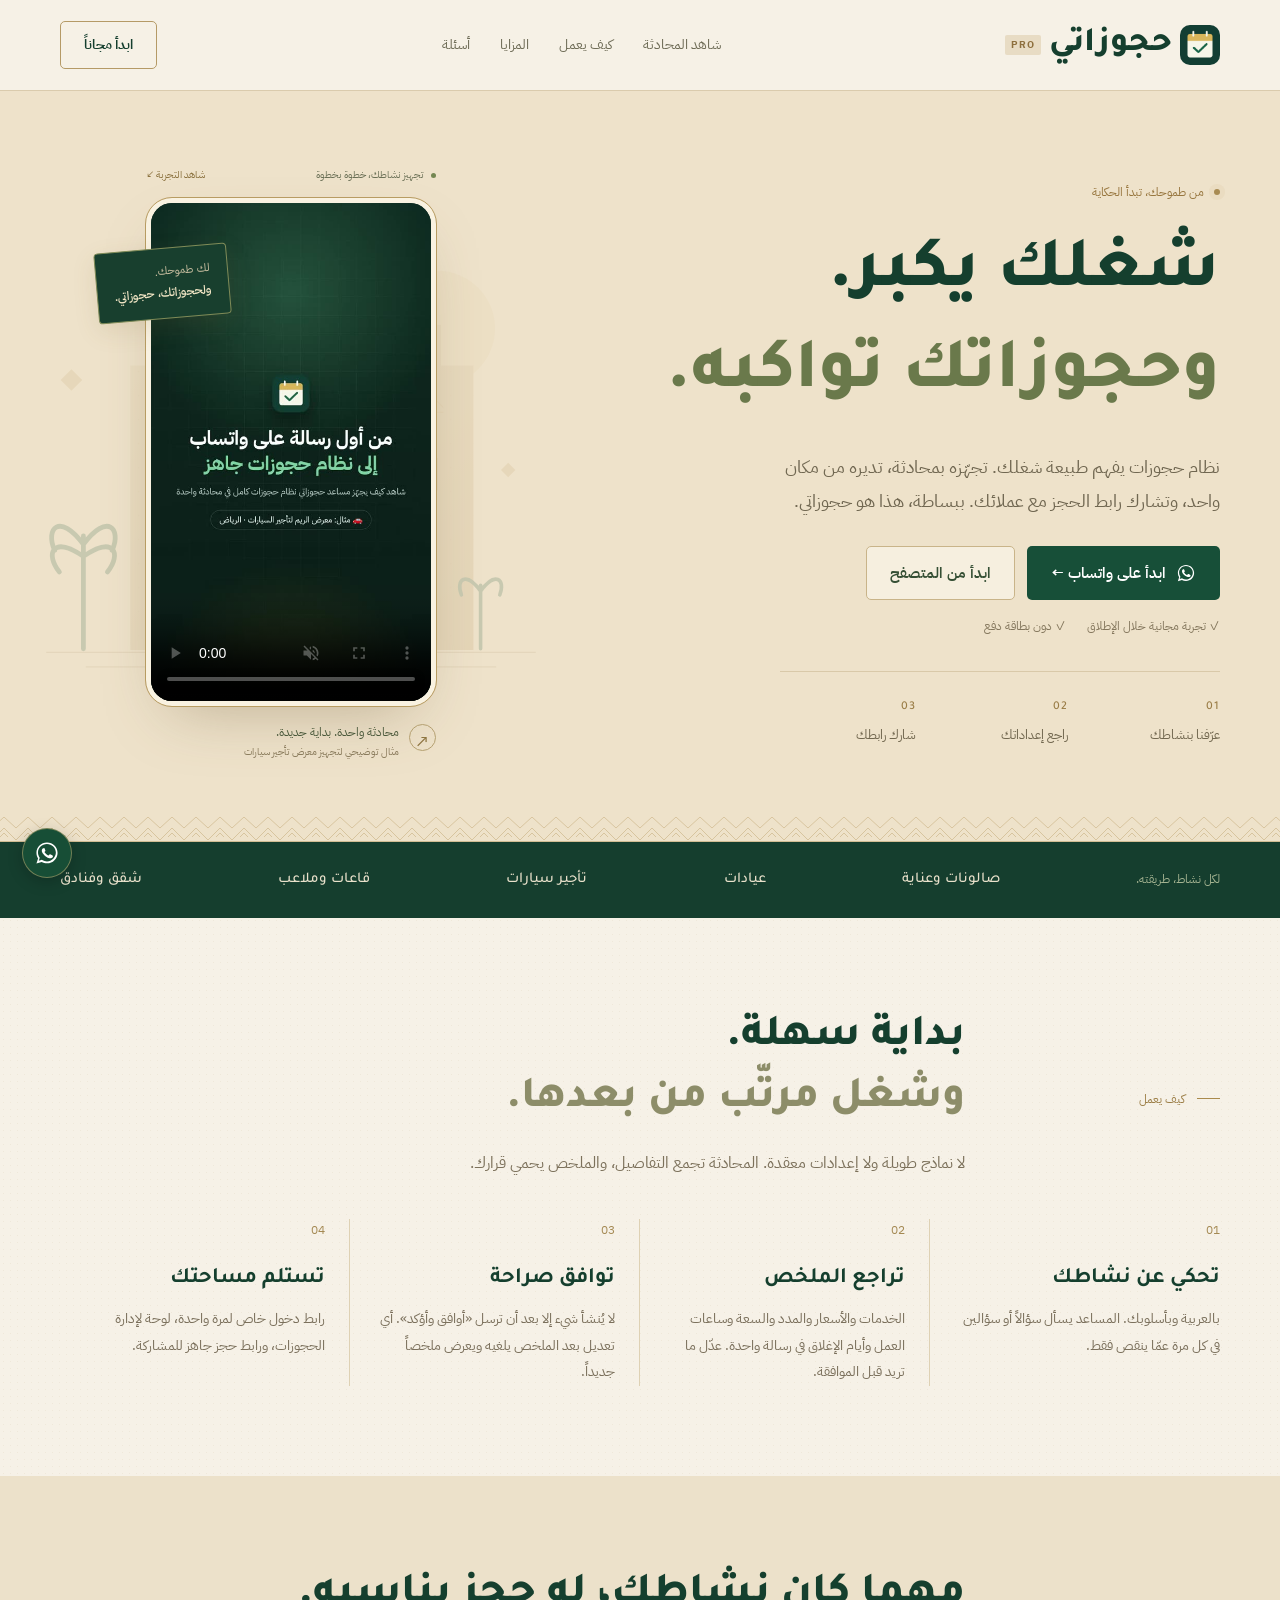
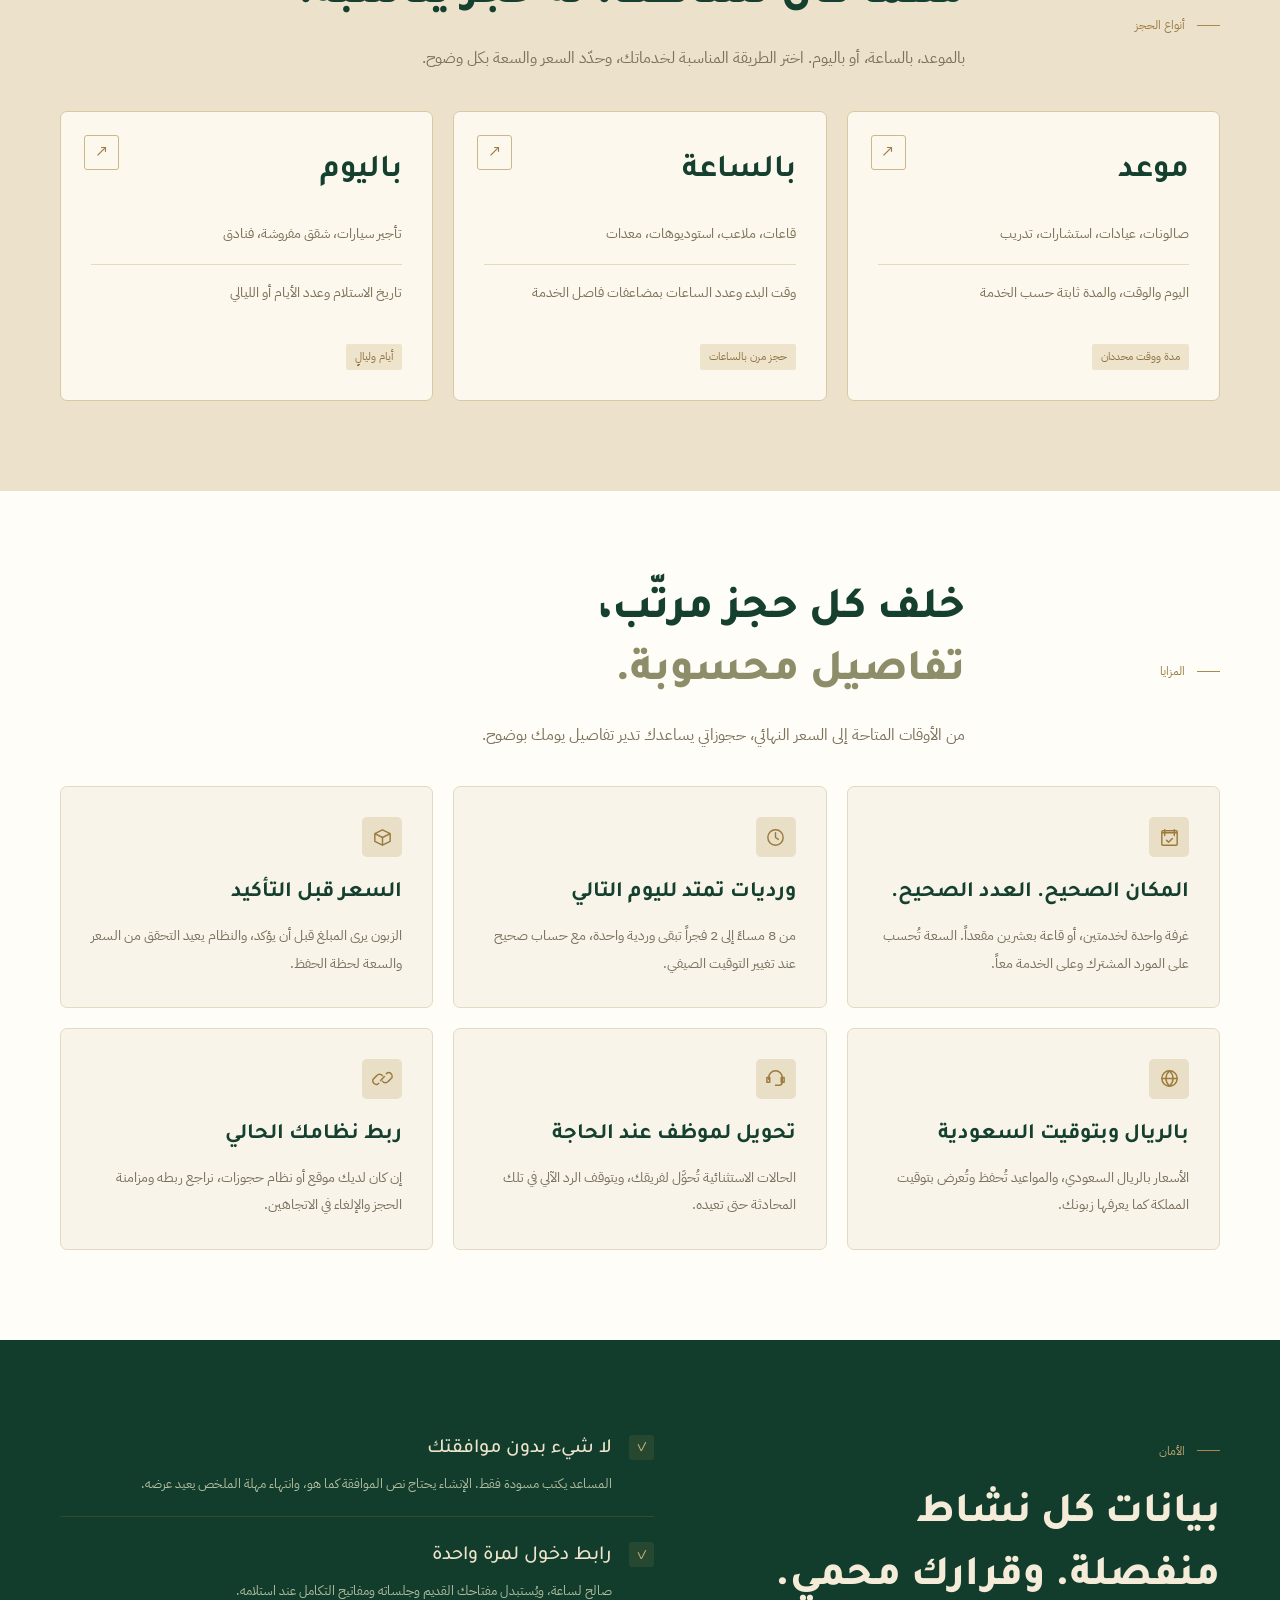
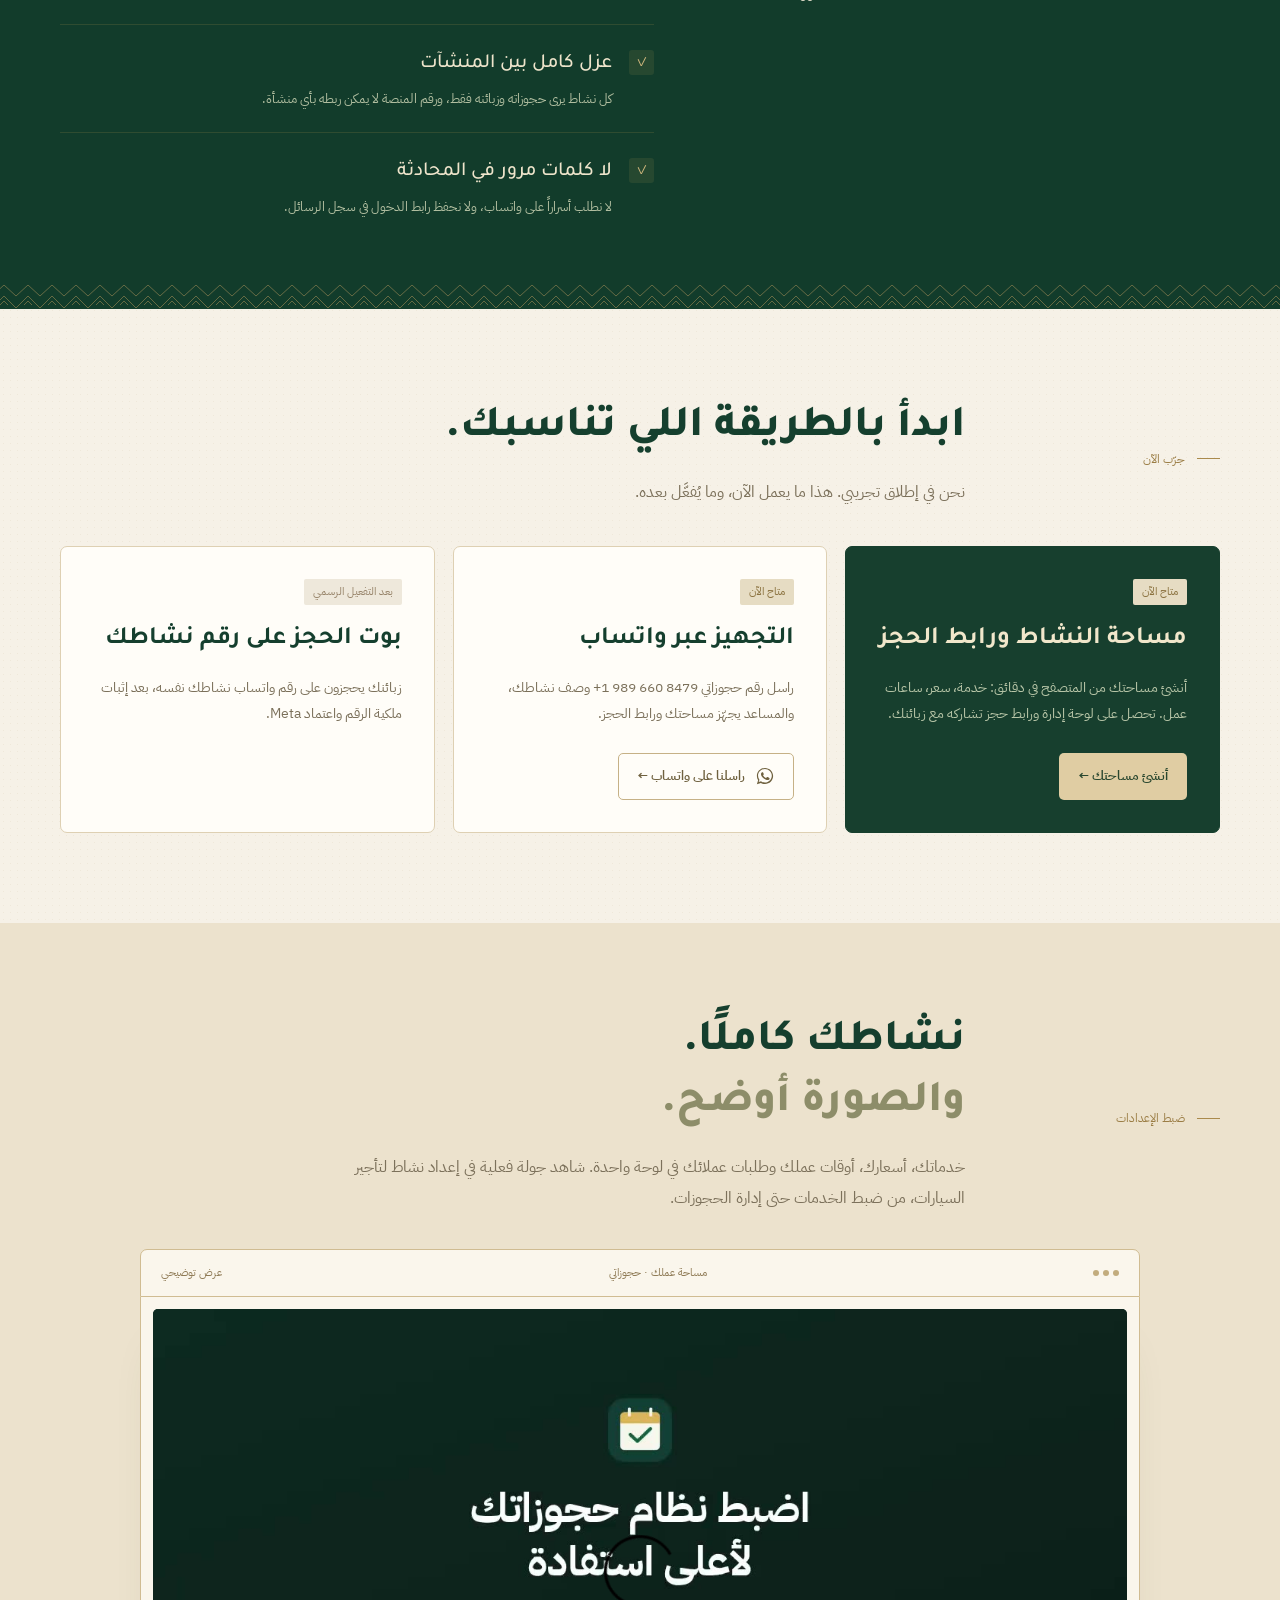
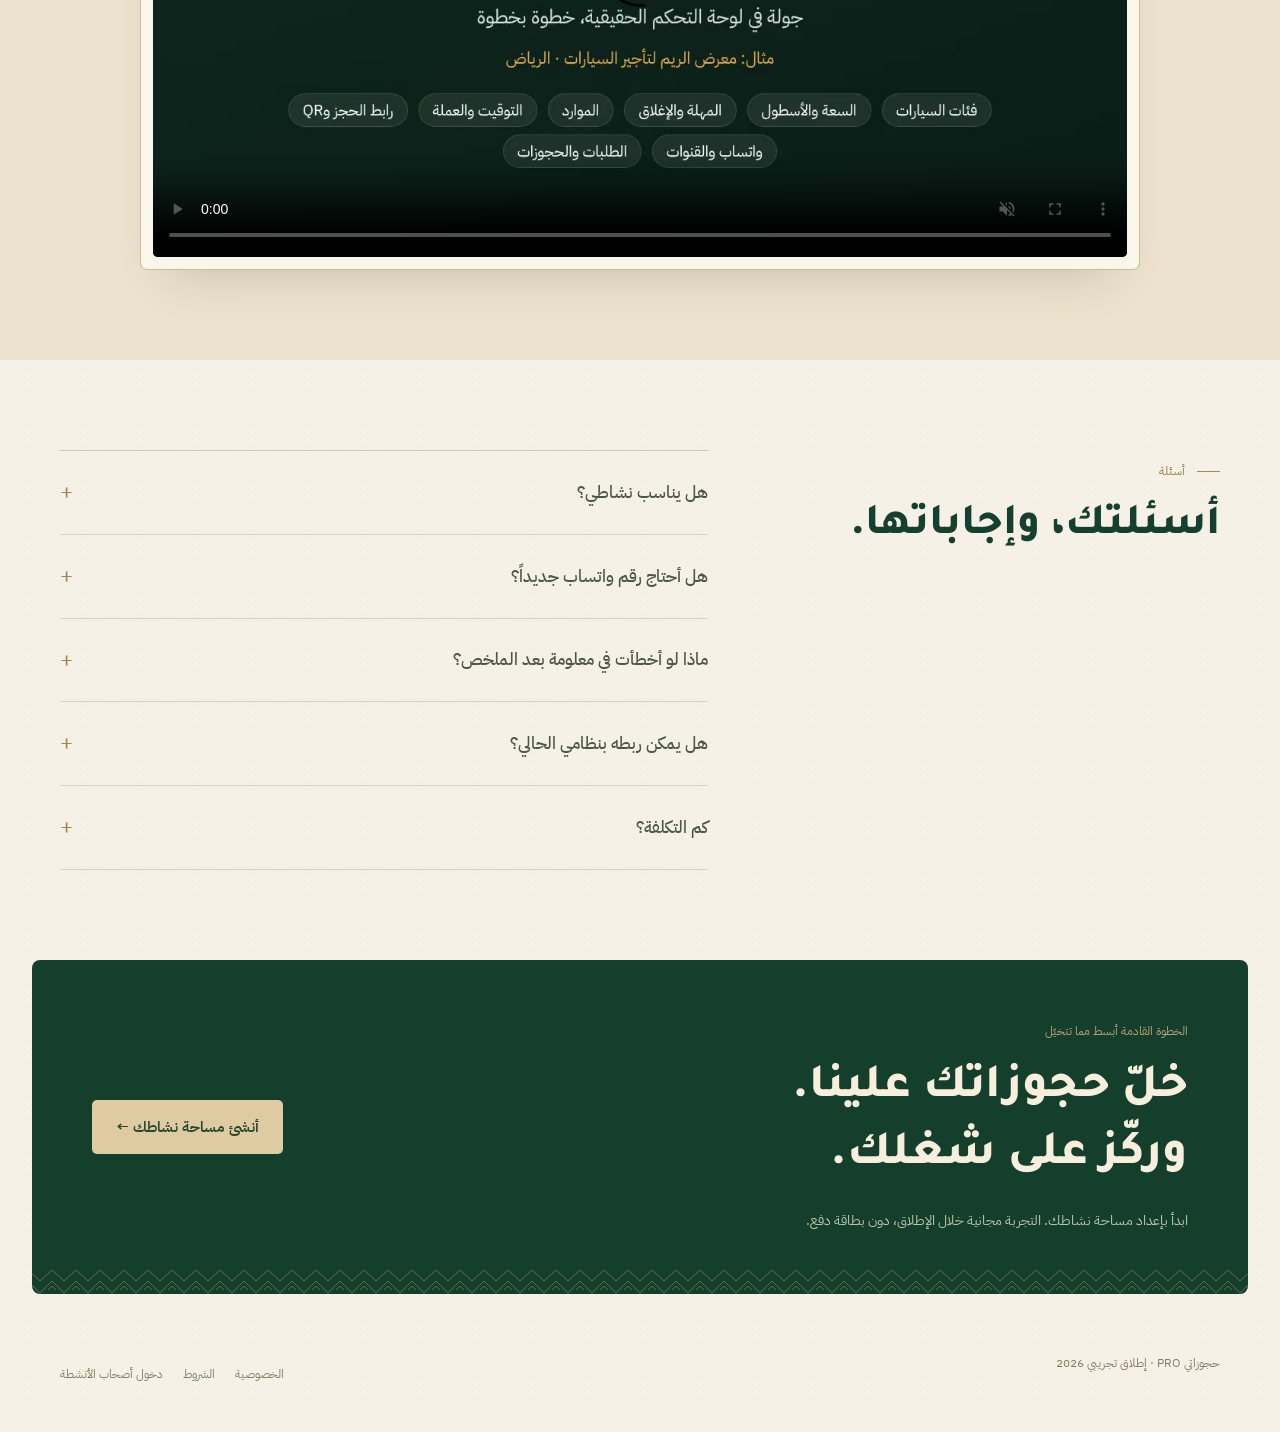
==== commit ffb43fc3: "Tighten landing mobile rhythm and state Saudi riyal and time Steps list becomes a single numbered co" ====
--- a/index.html
+++ b/index.html
@@ -1236,7 +1236,7 @@
     </style>
 
     <link rel="stylesheet" href="fonts/tajawal.css" />
-    <link rel="stylesheet" href="saudi.css?v=2" />
+    <link rel="stylesheet" href="saudi.css?v=3" />
   </head>
   <body>
     <header class="top">
@@ -1518,10 +1518,10 @@
                   <circle cx="12" cy="12" r="8" />
                   <path d="M4 12h16M12 4c-5 5-5 11 0 16 5-5 5-11 0-16Z" /></svg
               ></span>
-              <h3>أي عملة وأي منطقة زمنية</h3>
-              <p>
-                ريال، درهم، دينار، جنيه، دولار. الأوقات تُحفظ بتوقيت نشاطك
-                وتُعرض كما يعرفها زبونك.
+              <h3>بالريال وبتوقيت السعودية</h3>
+              <p>
+                الأسعار بالريال السعودي، والمواعيد تُحفظ وتُعرض بتوقيت المملكة
+                كما يعرفها زبونك.
               </p>
             </div>
             <div class="feat">
--- a/saudi.css
+++ b/saudi.css
@@ -656,3 +656,55 @@
     border-radius: 8px;
   }
 }
+
+/* Spacing review: one gutter, one rhythm on small screens. */
+@media (max-width: 640px) {
+  .steps {
+    grid-template-columns: 1fr;
+    gap: 0;
+    margin-top: 32px;
+  }
+  .steps li,
+  .steps li:first-child,
+  .steps li:nth-child(3) {
+    display: grid;
+    grid-template-columns: 44px 1fr;
+    column-gap: 16px;
+    align-items: start;
+    padding: 20px 0;
+    border: 0;
+    border-top: 1px solid #d9cdb2;
+  }
+  .steps li:first-child {
+    border-top: 0;
+    padding-top: 4px;
+  }
+  .steps li::before {
+    grid-row: span 2;
+    display: grid;
+    place-items: center;
+    width: 40px;
+    height: 40px;
+    margin: 0;
+    border: 1px solid #d9cdb2;
+    border-radius: 10px;
+    font-size: 13px;
+  }
+  .steps h3 {
+    margin: 2px 0 0;
+    font-size: 18px;
+    line-height: 1.5;
+  }
+  .steps p {
+    margin-top: 6px;
+    font-size: 14px;
+  }
+  .final {
+    padding-inline: 26px;
+  }
+}
+@media (max-width: 360px) {
+  .final {
+    padding-inline: 20px;
+  }
+}
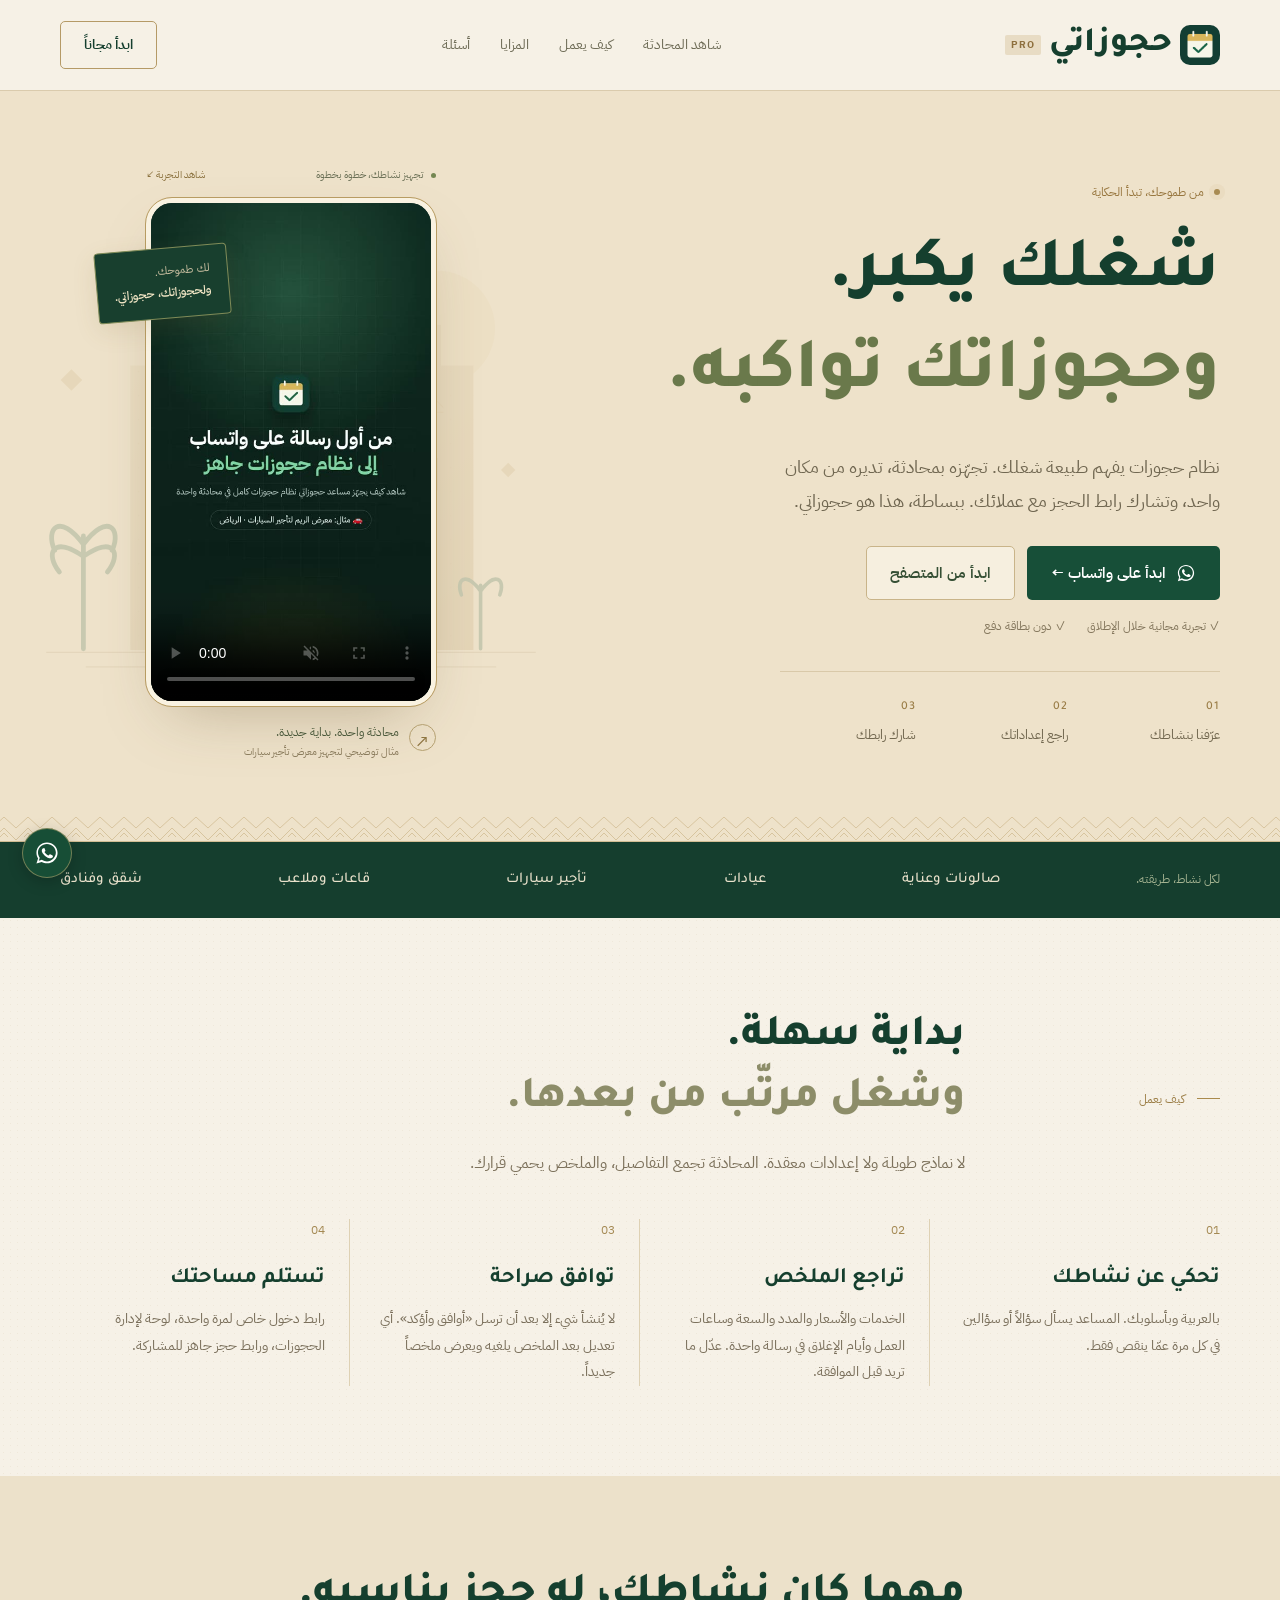
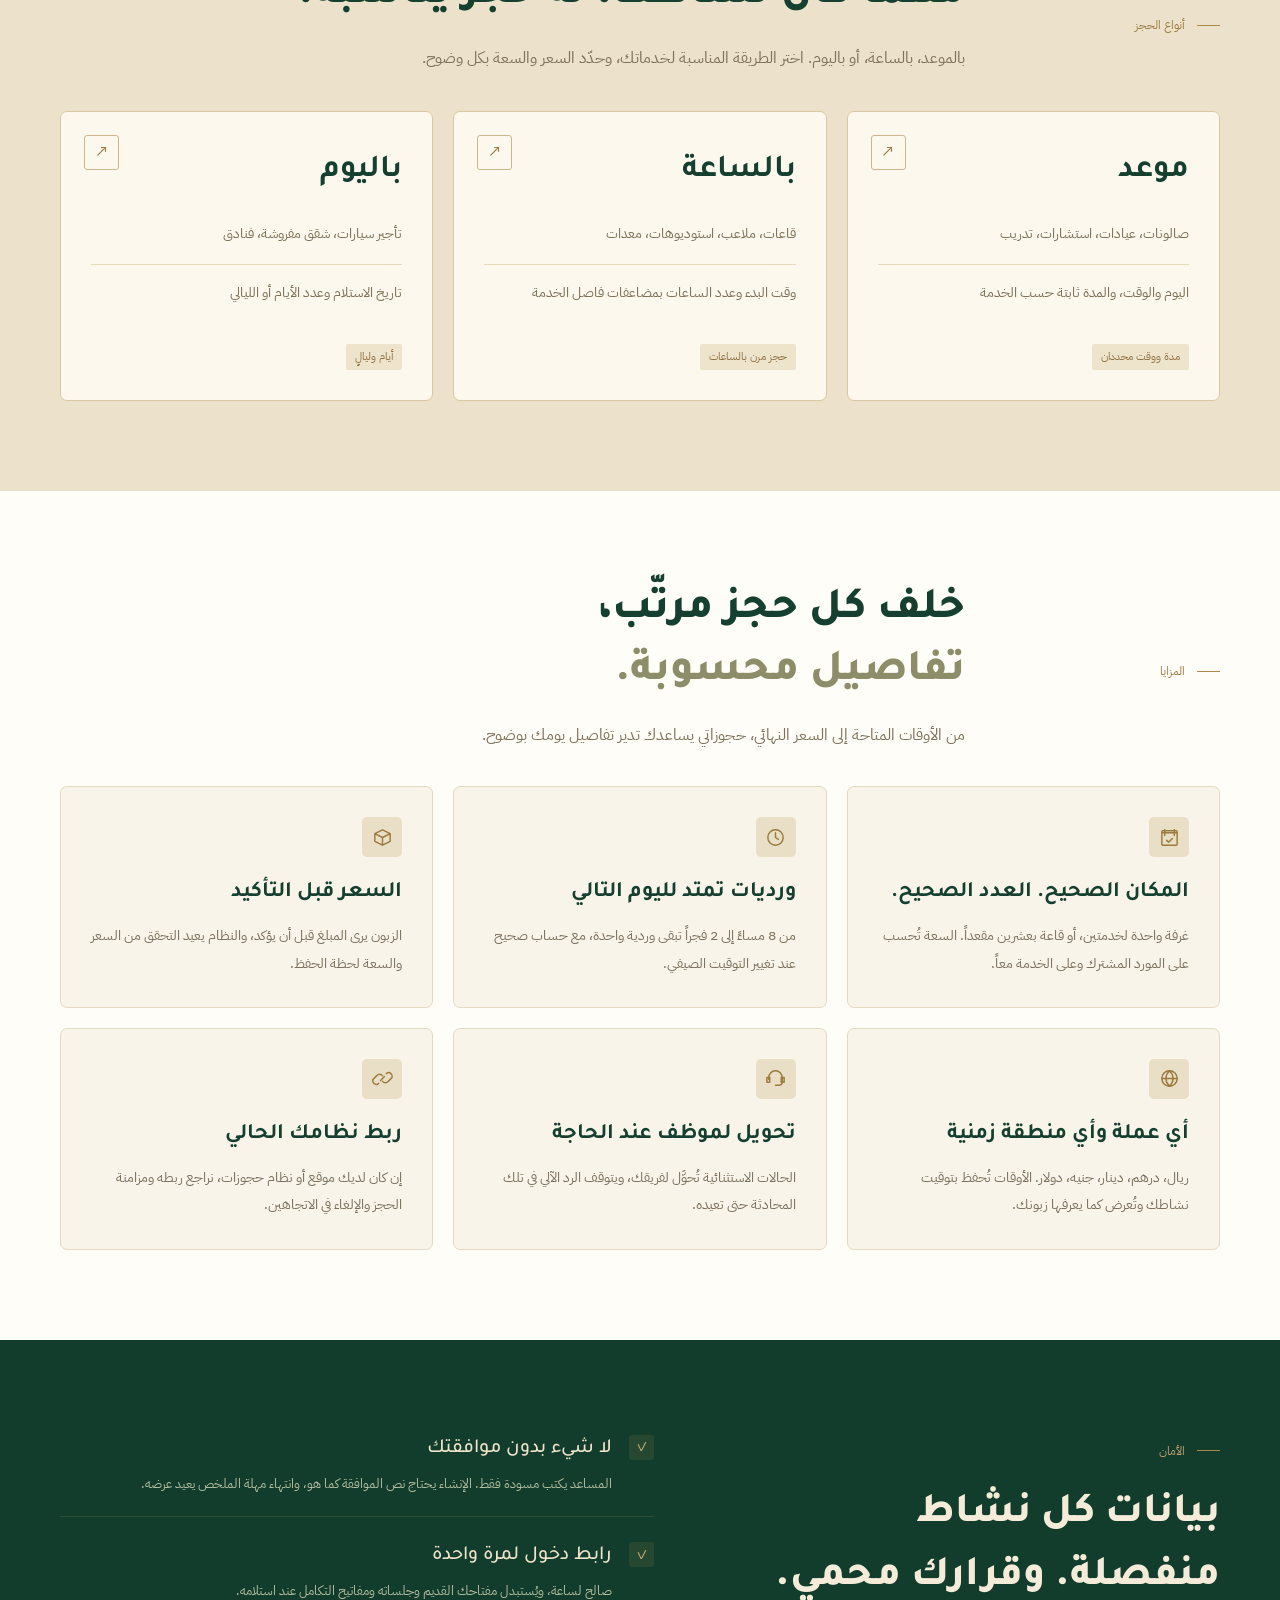
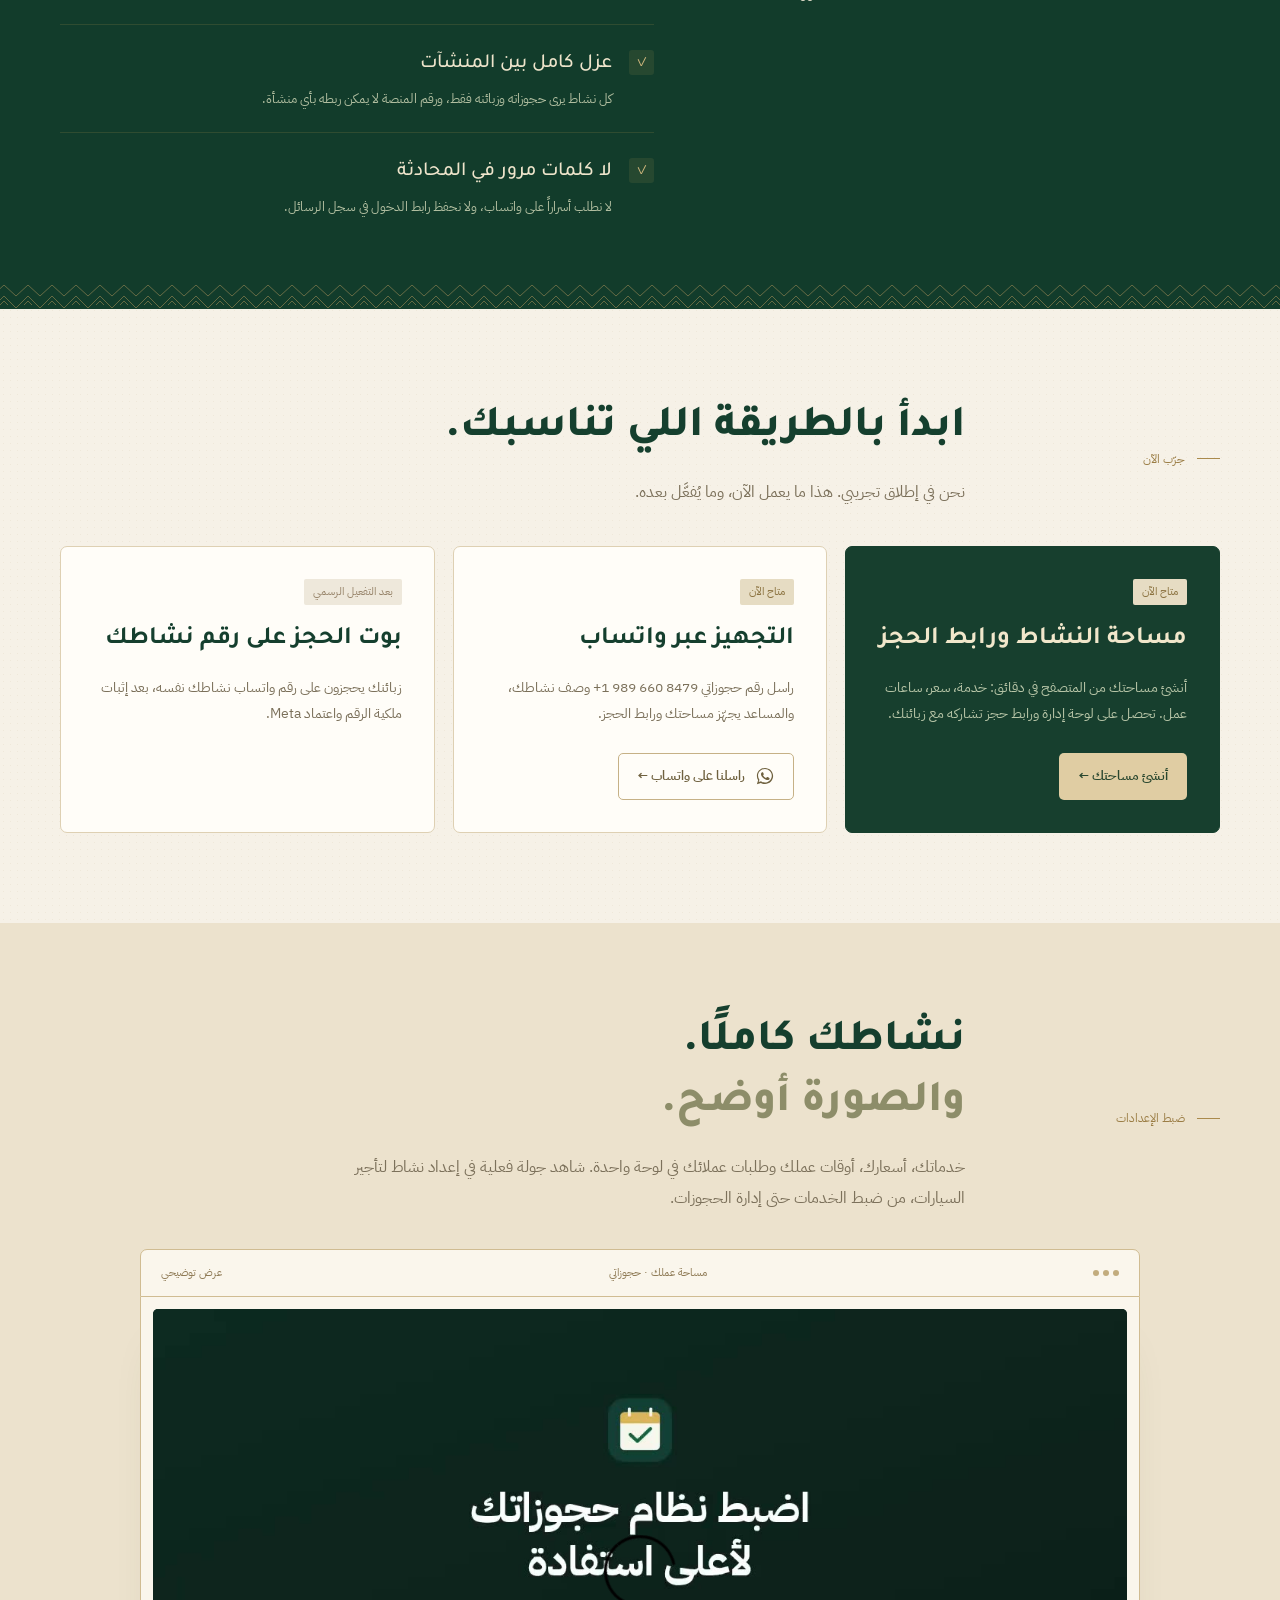
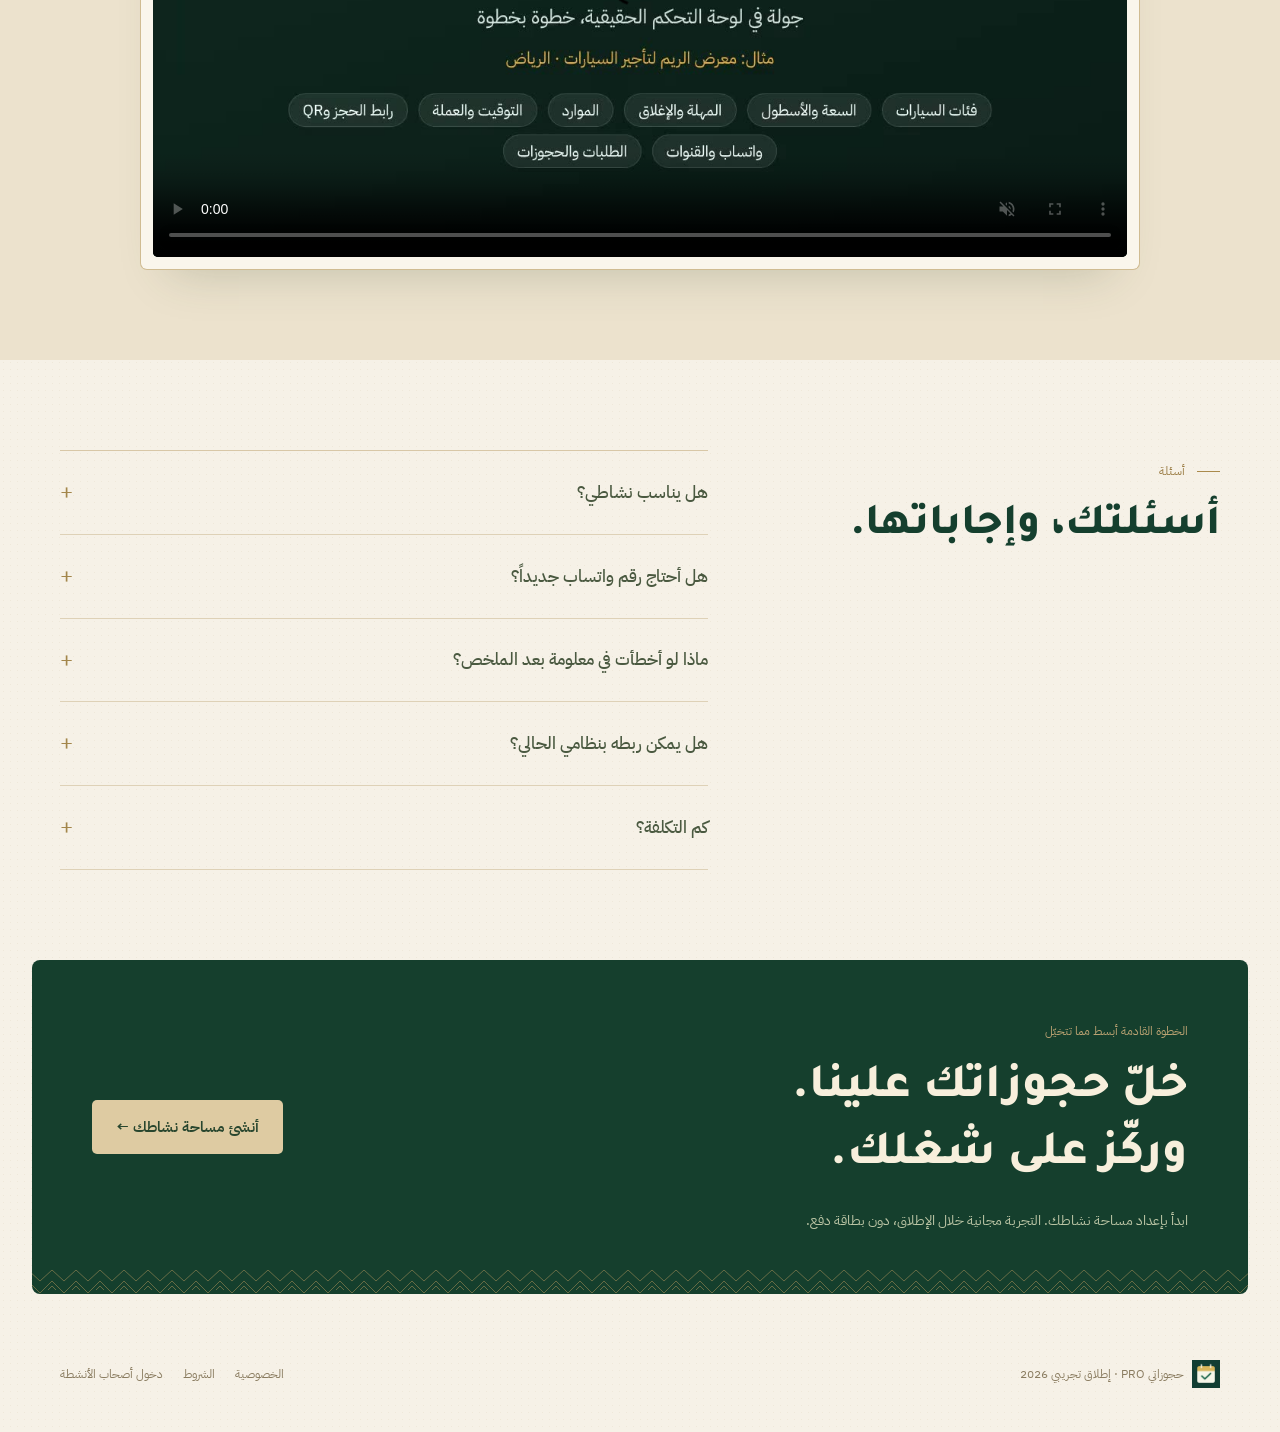
==== commit 6ca0bea2: "Show the project icon in the footer and add a home screen manifest [skip ci] Co-Authored-By: Claude " ====
--- a/index.html
+++ b/index.html
@@ -9,6 +9,7 @@
     <link rel="canonical" href="https://abukamil.github.io/hajozati-landing/" />
     <link rel="icon" type="image/png" href="app-icon.png" />
     <link rel="apple-touch-icon" href="app-icon.png" />
+    <link rel="manifest" href="manifest.webmanifest" />
     <meta name="theme-color" content="#102b26" />
     <meta property="og:type" content="website" />
     <meta property="og:locale" content="ar_AR" />
@@ -843,6 +844,15 @@
       .final::after {
         pointer-events: none;
       }
+      .footer-brand {
+        display: inline-flex;
+        align-items: center;
+        gap: 8px;
+      }
+      .footer-brand .project-icon {
+        width: 28px;
+        height: 28px;
+      }
       footer .wrap {
         padding-block: 26px 36px;
         display: flex;
@@ -1236,7 +1246,7 @@
     </style>
 
     <link rel="stylesheet" href="fonts/tajawal.css" />
-    <link rel="stylesheet" href="saudi.css?v=3" />
+    <link rel="stylesheet" href="saudi.css?v=2" />
   </head>
   <body>
     <header class="top">
@@ -1518,10 +1528,10 @@
                   <circle cx="12" cy="12" r="8" />
                   <path d="M4 12h16M12 4c-5 5-5 11 0 16 5-5 5-11 0-16Z" /></svg
               ></span>
-              <h3>بالريال وبتوقيت السعودية</h3>
-              <p>
-                الأسعار بالريال السعودي، والمواعيد تُحفظ وتُعرض بتوقيت المملكة
-                كما يعرفها زبونك.
+              <h3>أي عملة وأي منطقة زمنية</h3>
+              <p>
+                ريال، درهم، دينار، جنيه، دولار. الأوقات تُحفظ بتوقيت نشاطك
+                وتُعرض كما يعرفها زبونك.
               </p>
             </div>
             <div class="feat">
@@ -1776,7 +1786,15 @@
 
     <footer>
       <div class="wrap">
-        <span>حجوزاتي PRO · إطلاق تجريبي 2026</span>
+        <span class="footer-brand"
+          ><img
+            class="project-icon"
+            src="app-icon.png"
+            width="28"
+            height="28"
+            alt=""
+          />حجوزاتي PRO · إطلاق تجريبي 2026</span
+        >
         <nav aria-label="روابط قانونية">
           <a
             href="https://hajozati.onrender.com/privacy.html"
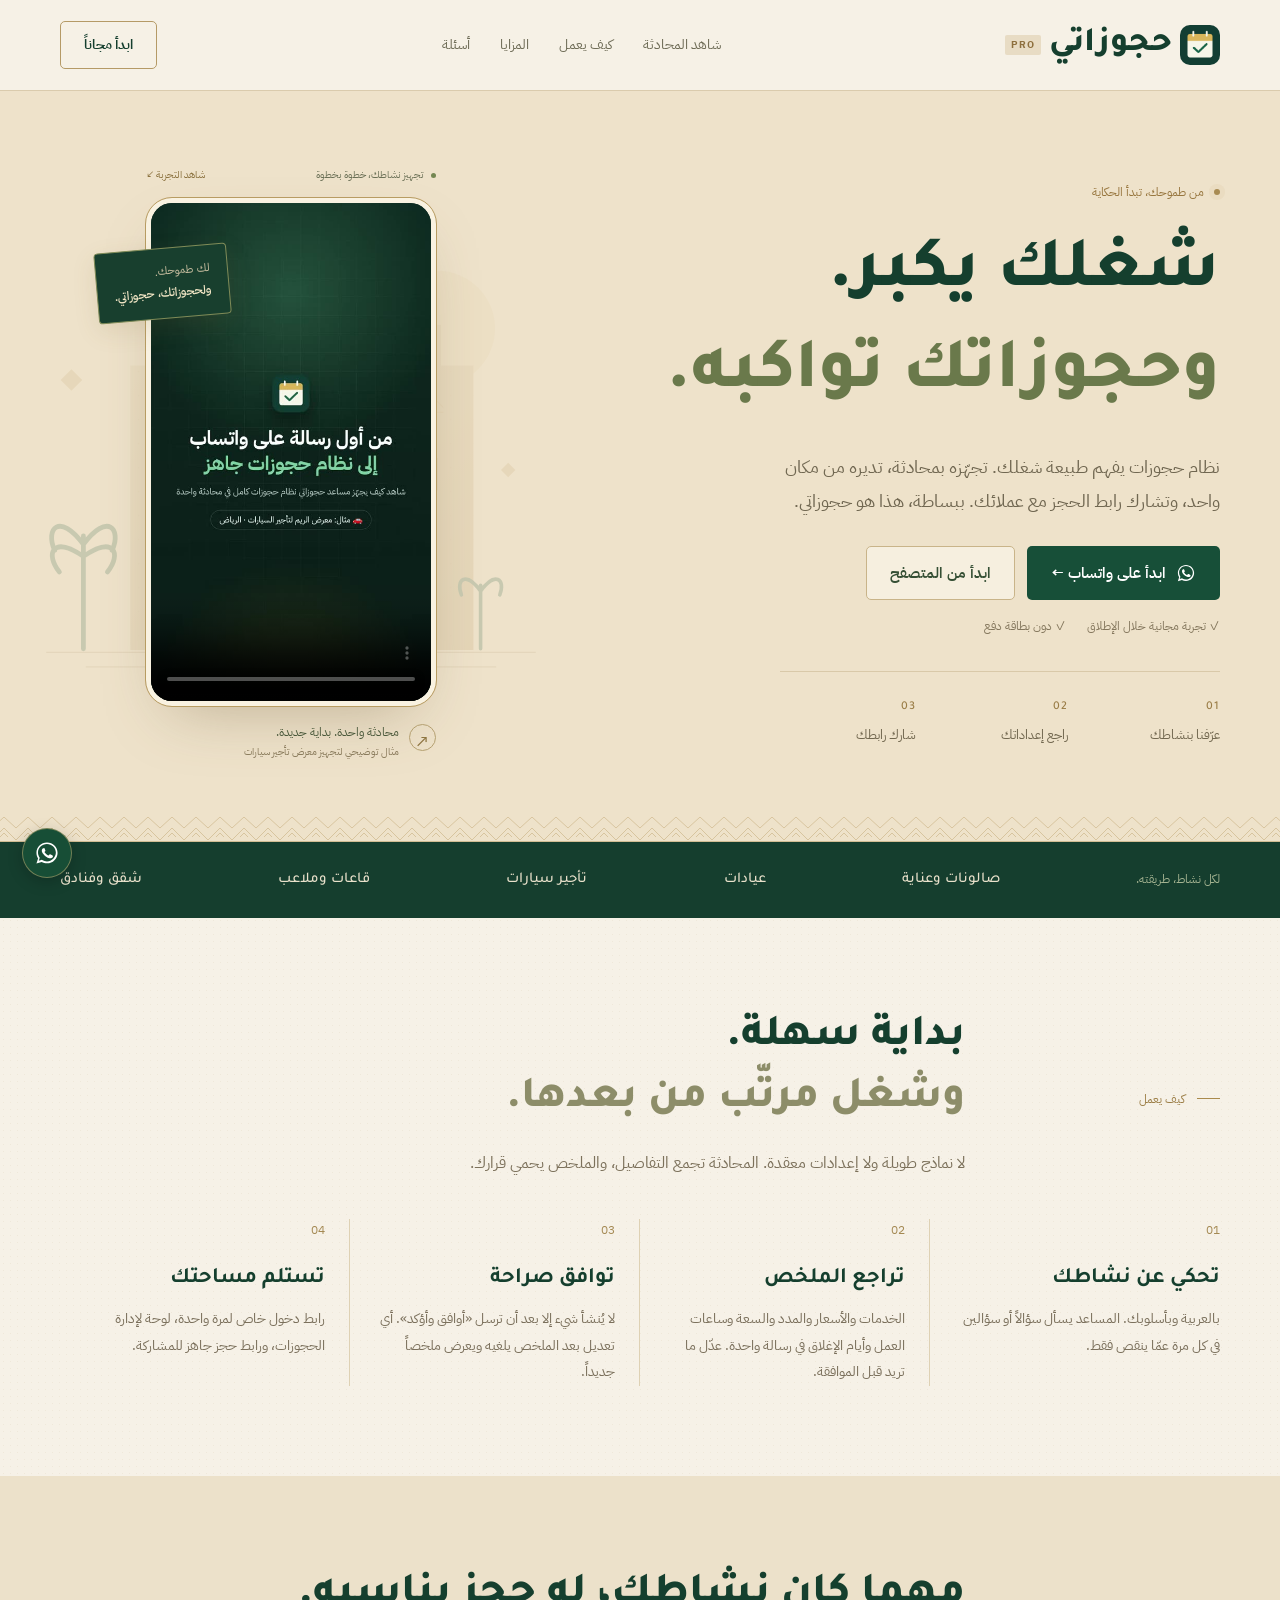
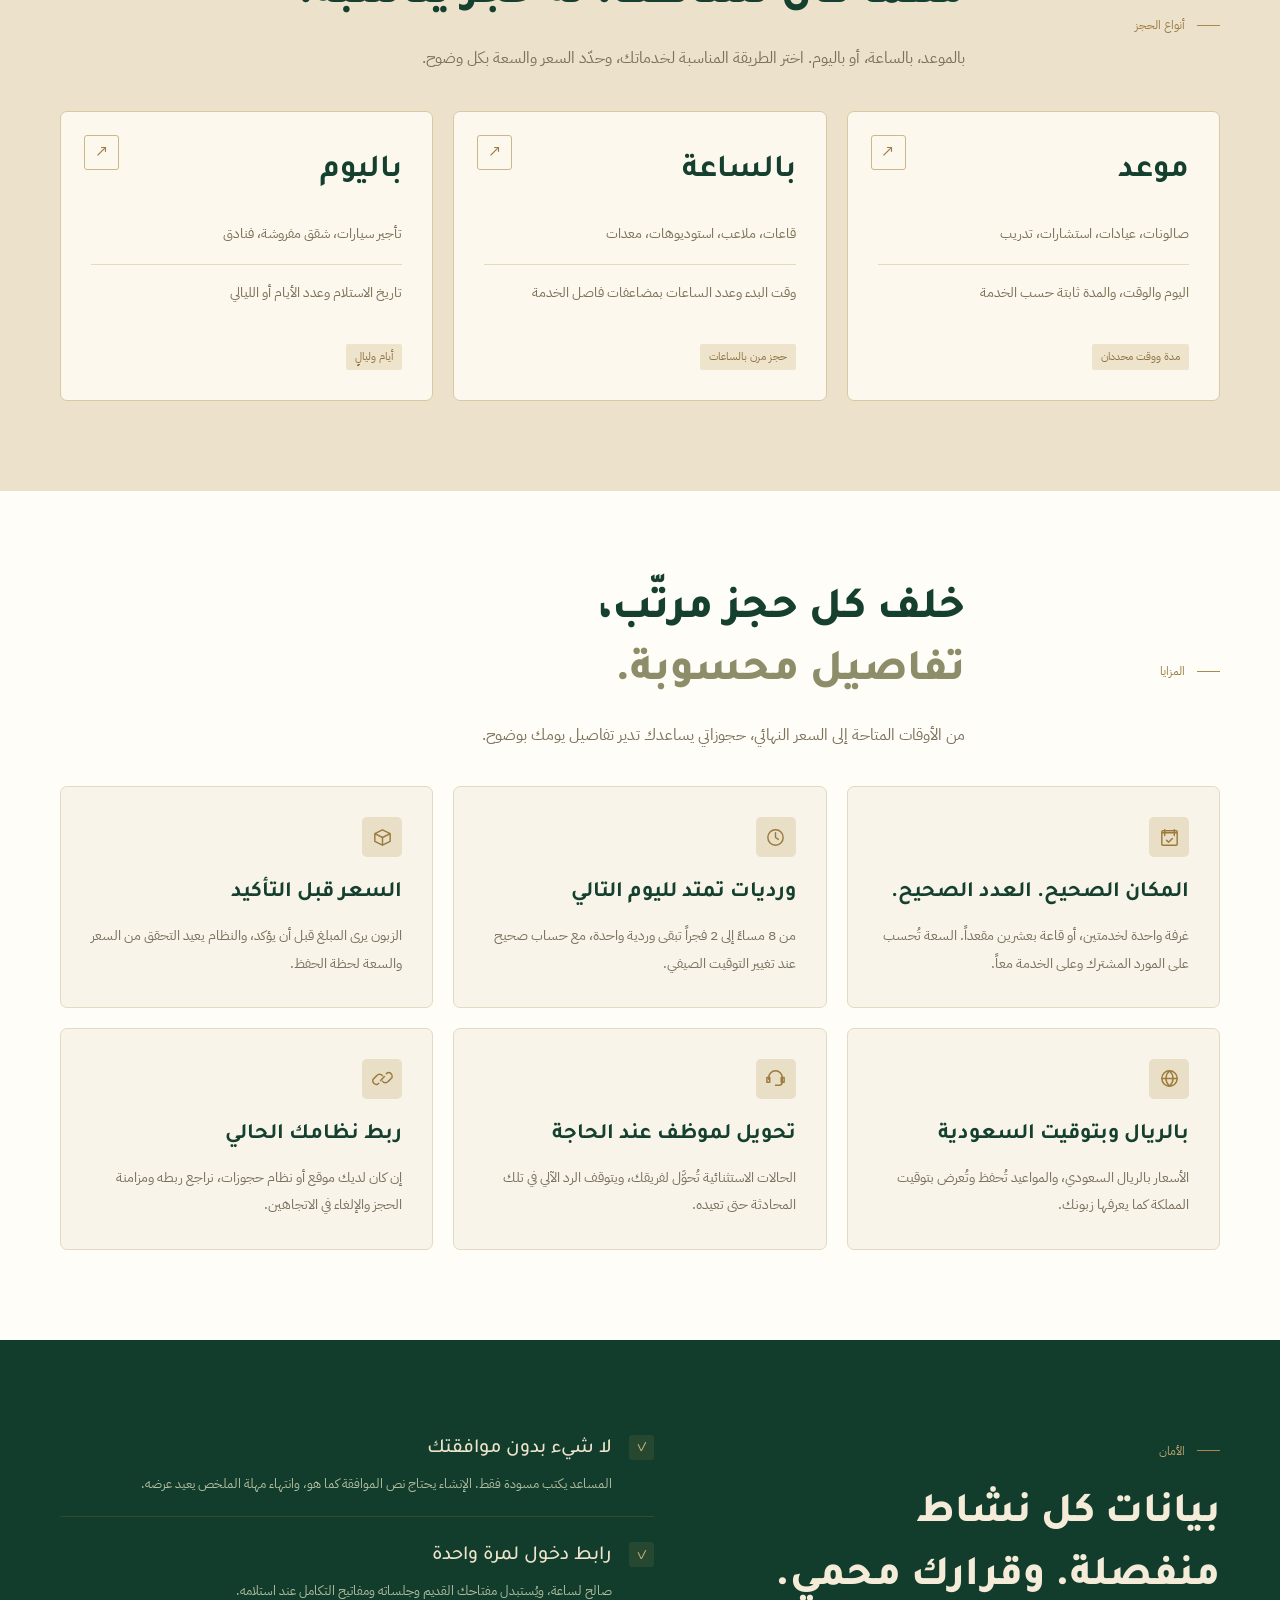
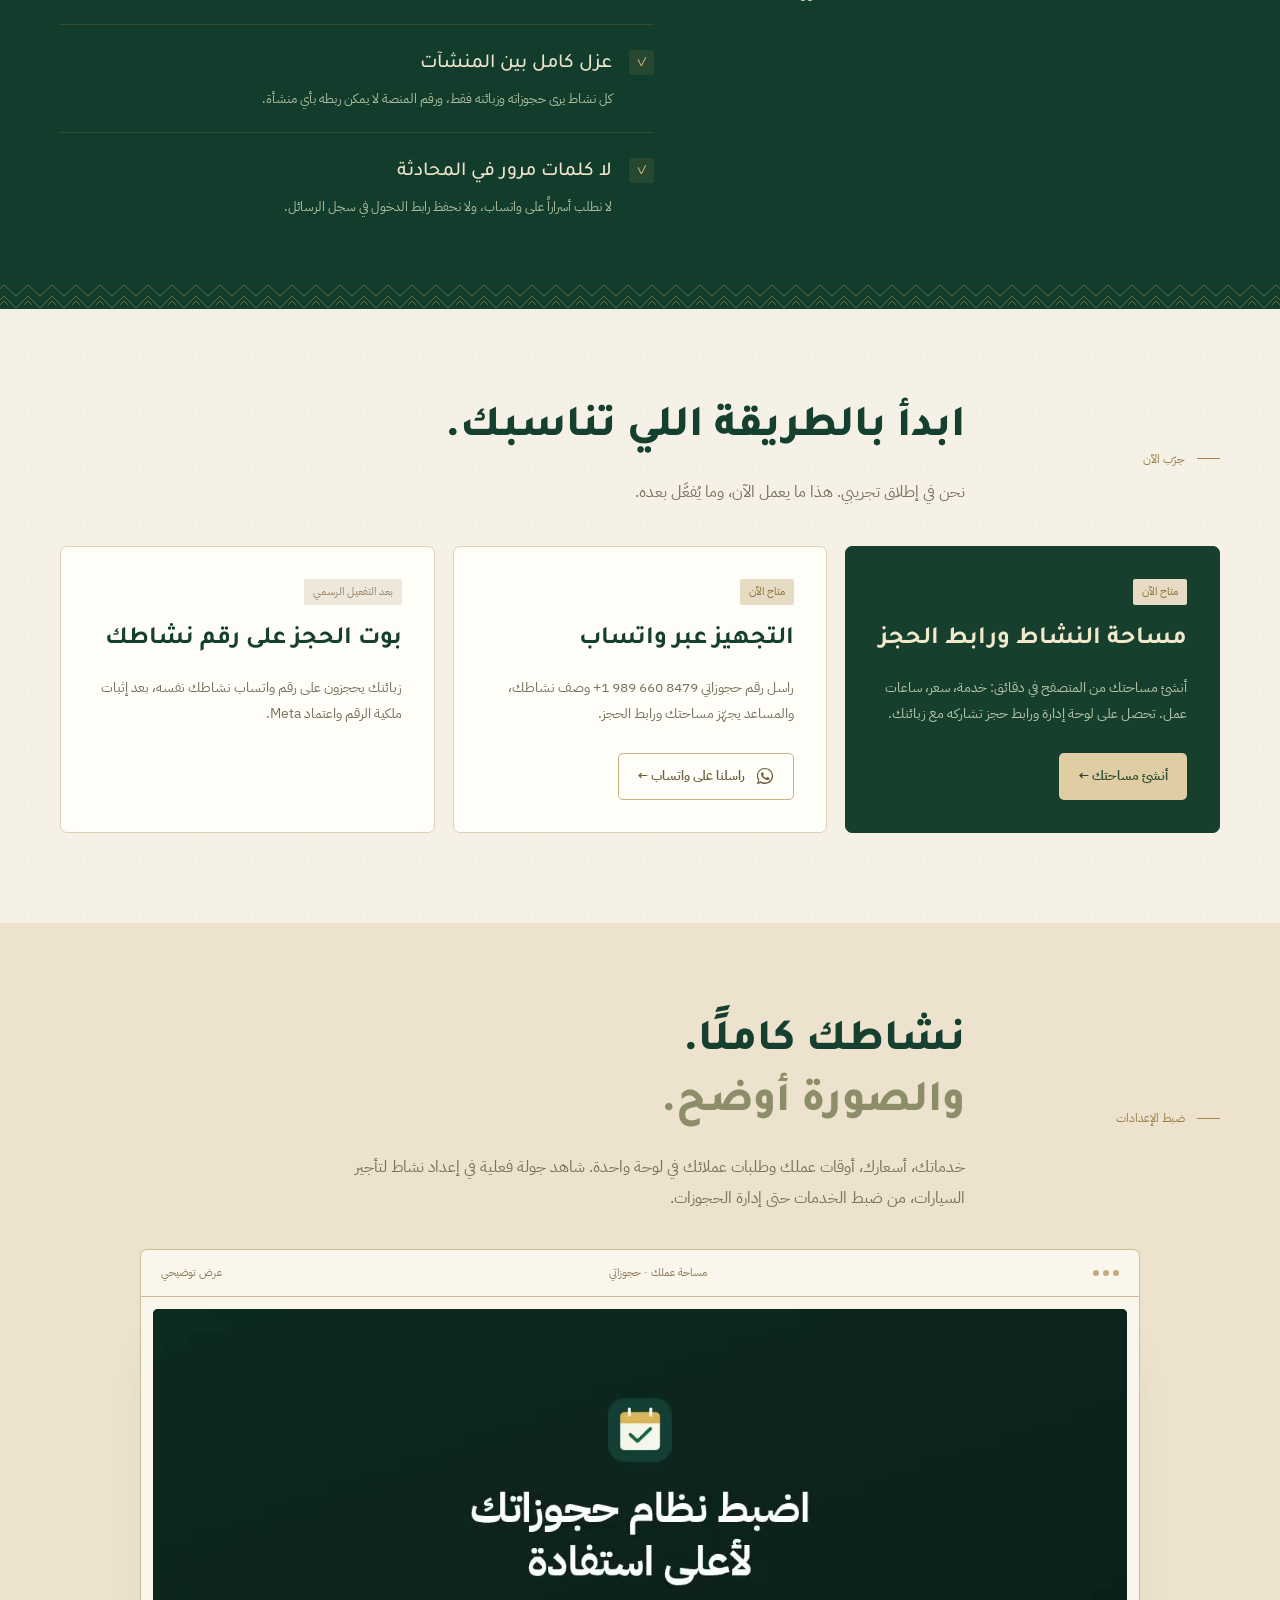
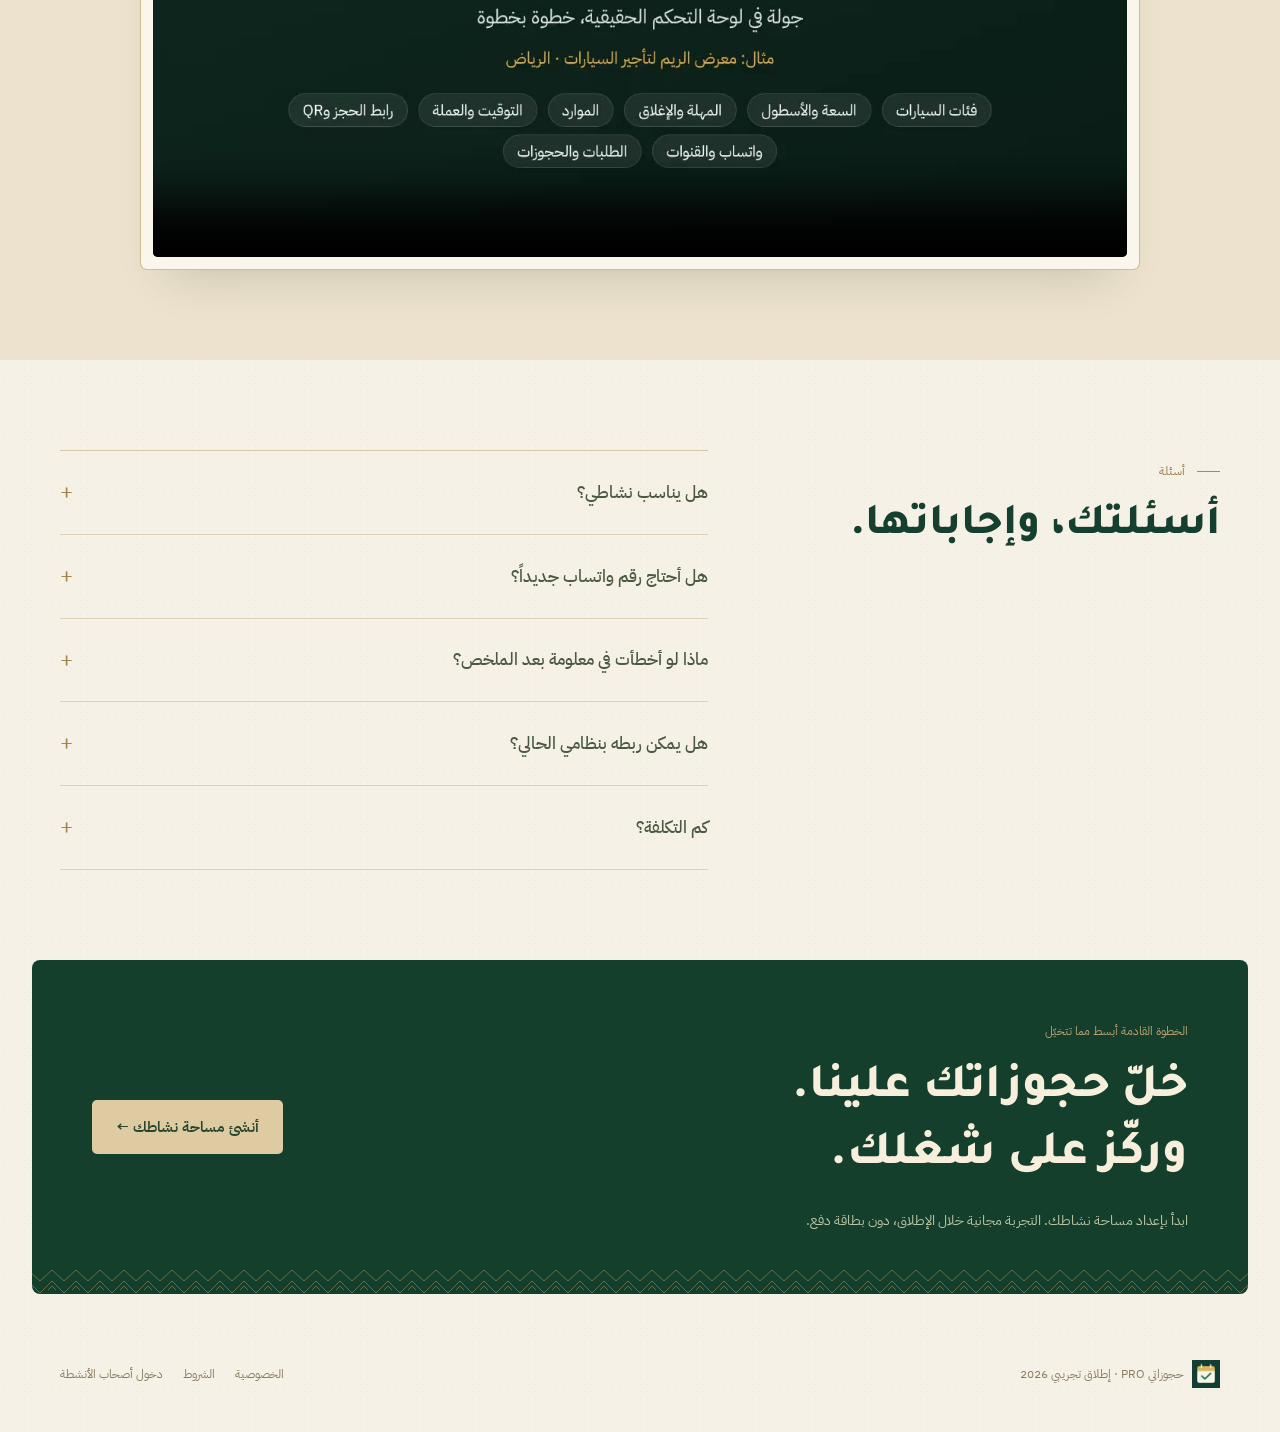
==== commit dfc4d139: "Tighten landing mobile rhythm and state Saudi riyal and time (#8) Steps list becomes a single number" ====
--- a/index.html
+++ b/index.html
@@ -1246,7 +1246,7 @@
     </style>
 
     <link rel="stylesheet" href="fonts/tajawal.css" />
-    <link rel="stylesheet" href="saudi.css?v=2" />
+    <link rel="stylesheet" href="saudi.css?v=3" />
   </head>
   <body>
     <header class="top">
@@ -1528,10 +1528,10 @@
                   <circle cx="12" cy="12" r="8" />
                   <path d="M4 12h16M12 4c-5 5-5 11 0 16 5-5 5-11 0-16Z" /></svg
               ></span>
-              <h3>أي عملة وأي منطقة زمنية</h3>
-              <p>
-                ريال، درهم، دينار، جنيه، دولار. الأوقات تُحفظ بتوقيت نشاطك
-                وتُعرض كما يعرفها زبونك.
+              <h3>بالريال وبتوقيت السعودية</h3>
+              <p>
+                الأسعار بالريال السعودي، والمواعيد تُحفظ وتُعرض بتوقيت المملكة
+                كما يعرفها زبونك.
               </p>
             </div>
             <div class="feat">
